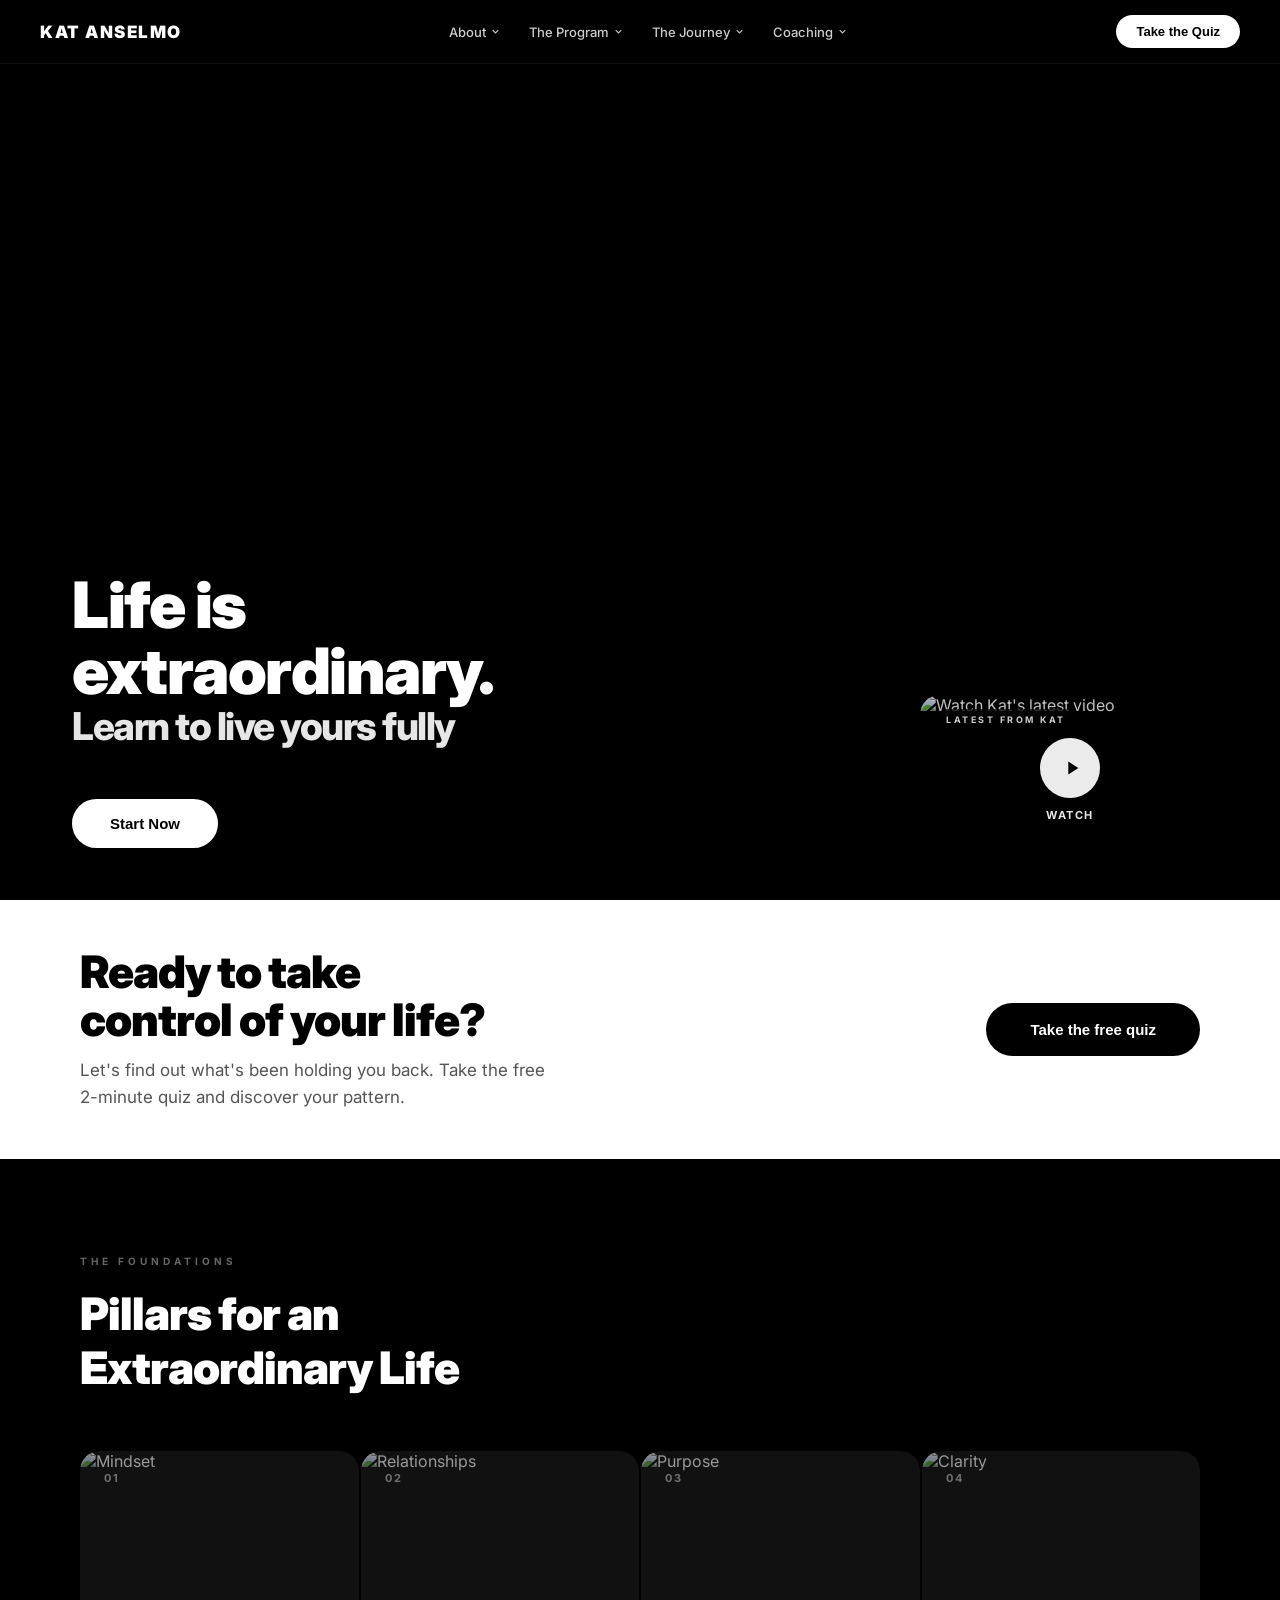
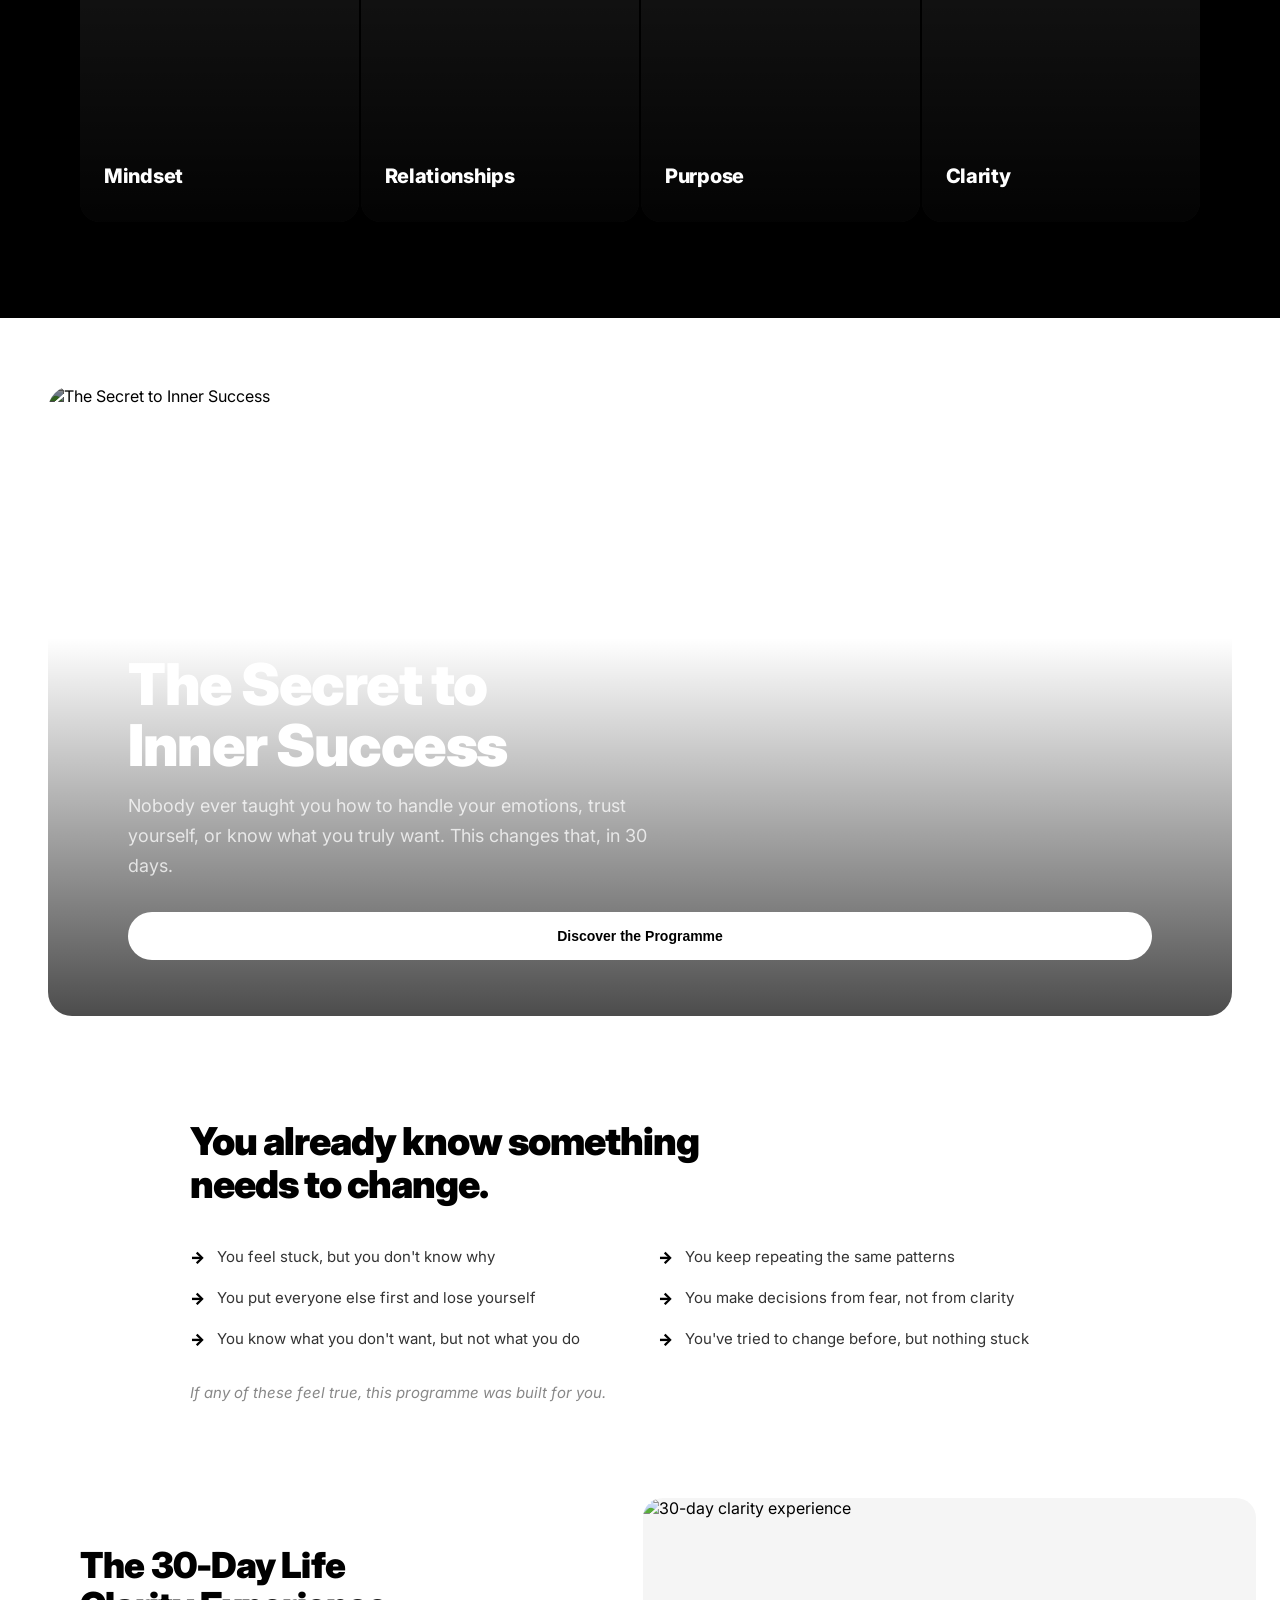
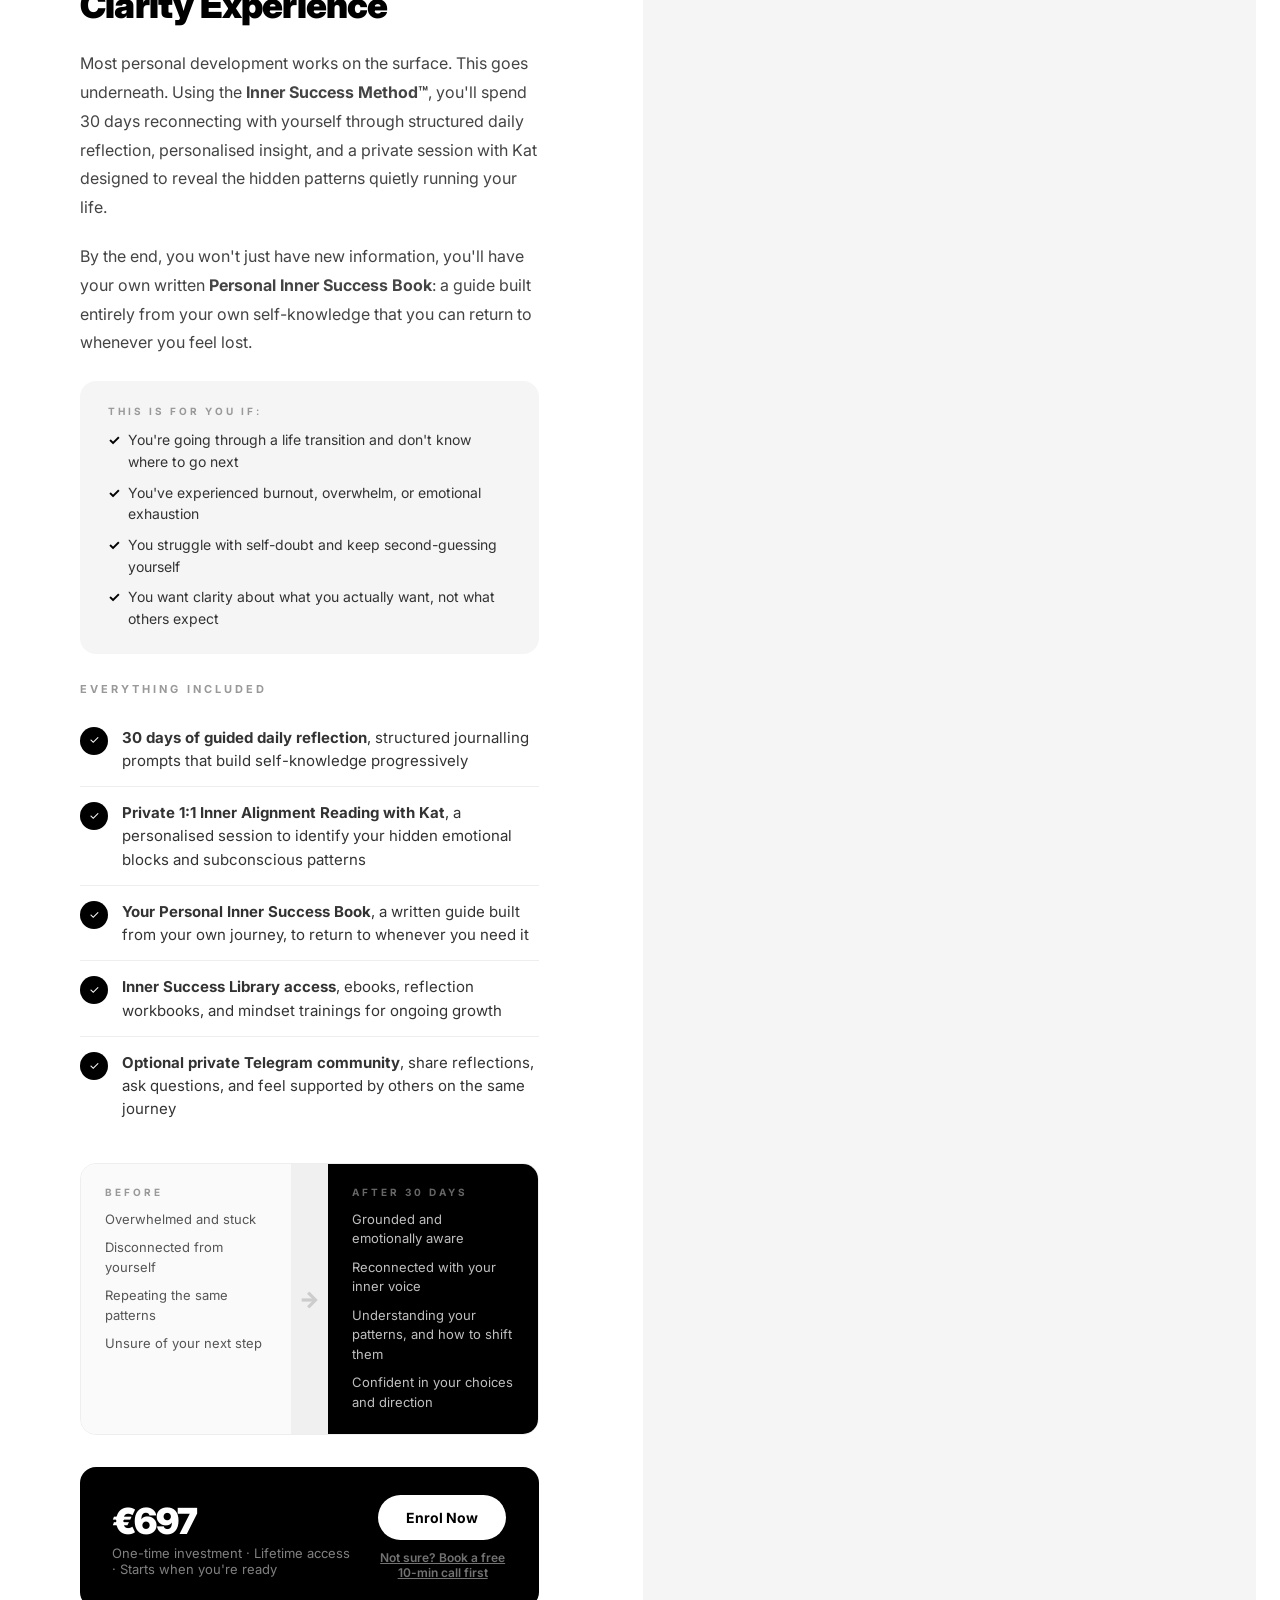
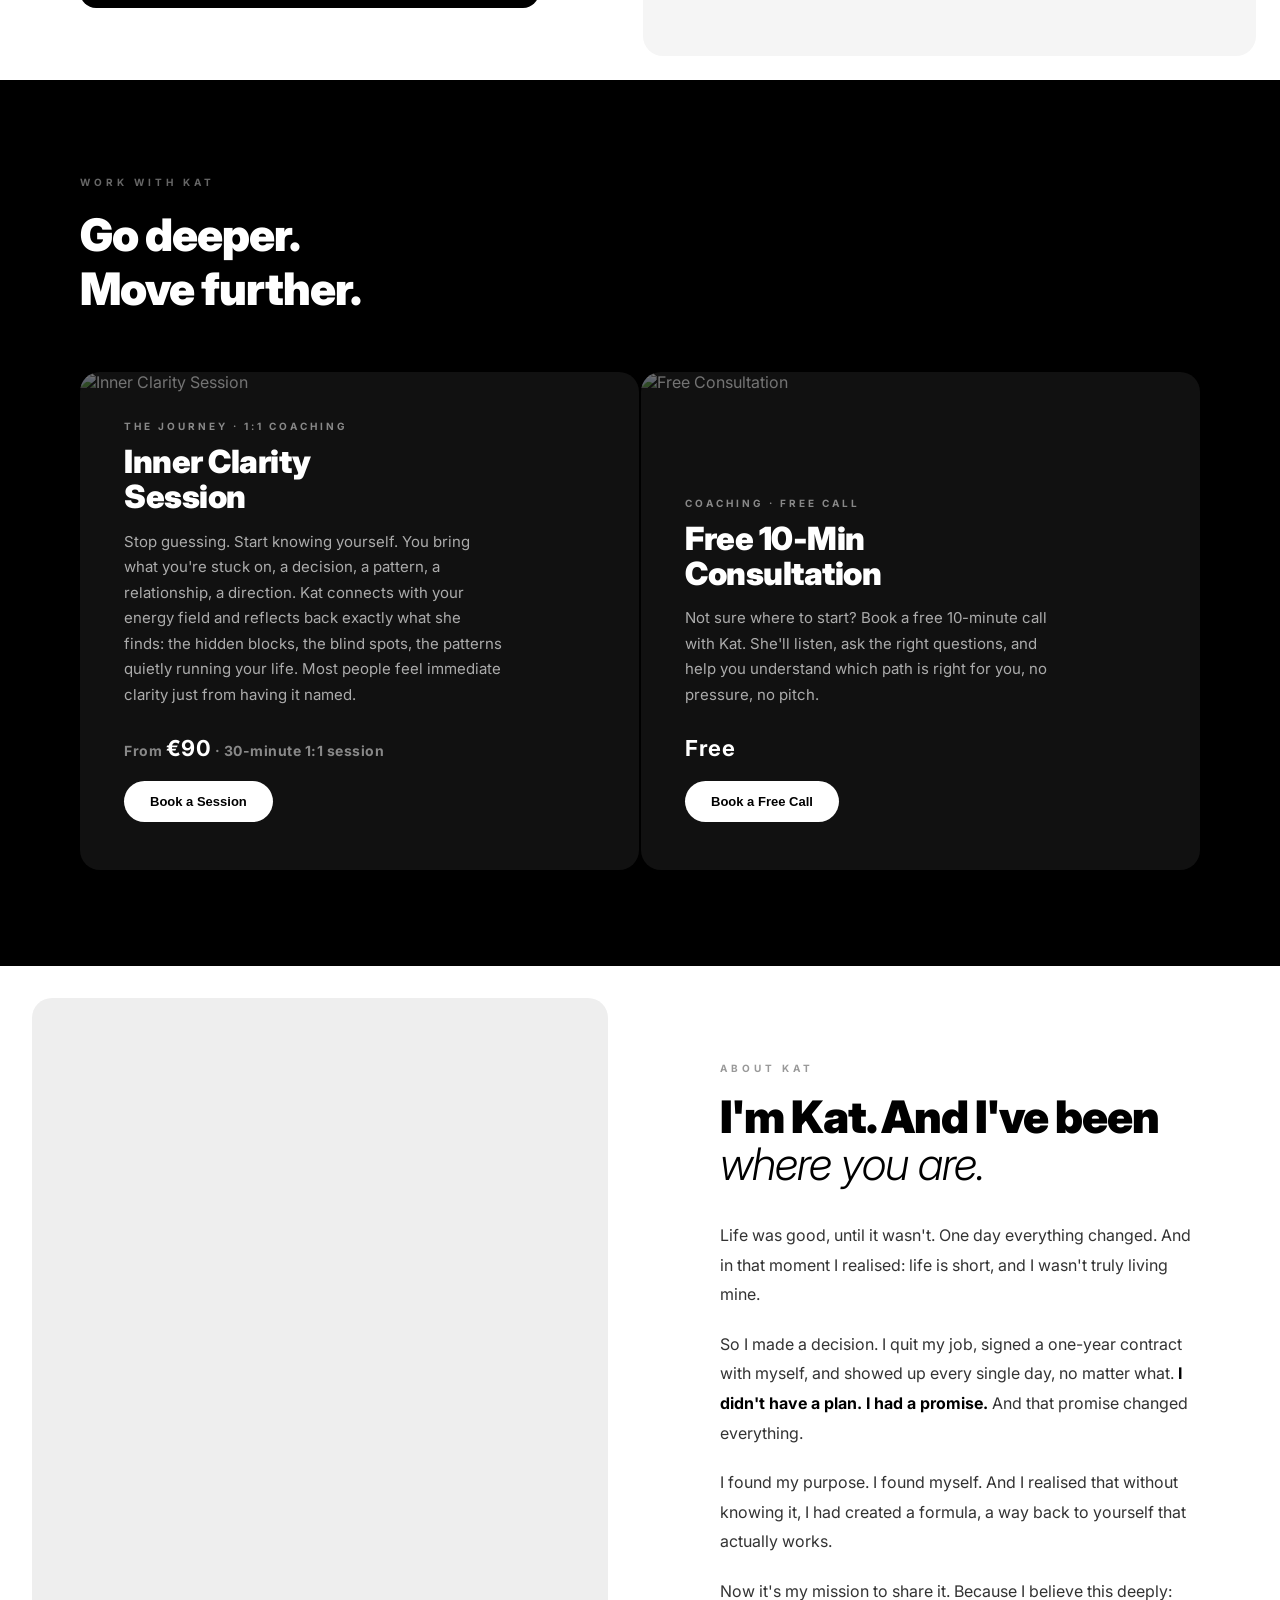
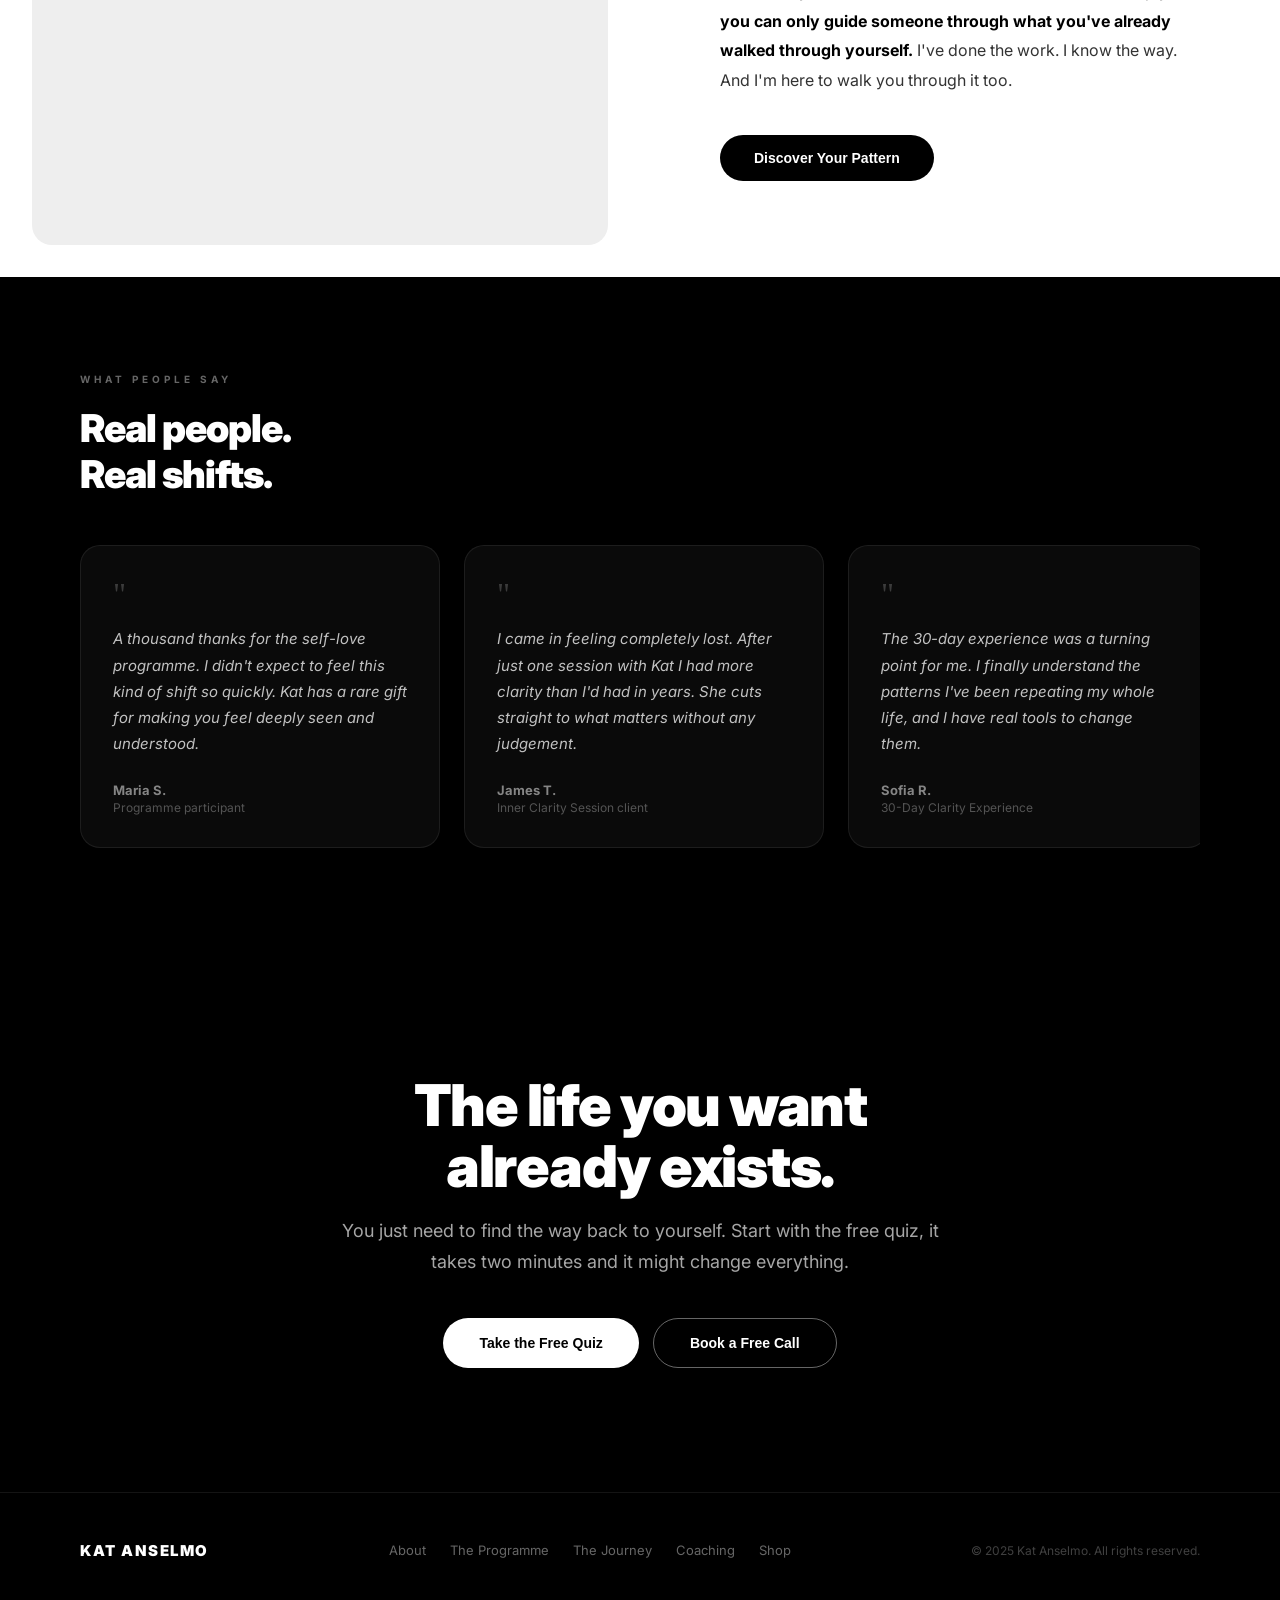
==== index.html @ db3531d7 "Update index.html" ====
<!DOCTYPE html>
<html lang="en">
<head>
<meta charset="UTF-8">
<meta name="viewport" content="width=device-width, initial-scale=1.0, viewport-fit=cover">
<meta name="theme-color" content="#000000">
<meta name="description" content="Kat Anselmo, Personal transformation coach helping you reconnect with yourself, find clarity, and live fully.">
<meta property="og:title" content="Kat Anselmo, Life is extraordinary. Learn to live yours fully.">
<meta property="og:description" content="Discover your pattern, find your direction, and take the next step with Kat Anselmo, personal coach and creator of the Inner Success Method™.">
<meta property="og:image" content="https://yt3.googleusercontent.com/EnrWO-MyVOdoss2sHWWYDowAPRiAeF9di5noGTQTJ4oD16N6YJidL72GyLL6UGkLJp0vILEt=w1200">
<meta property="og:type" content="website">
<meta name="twitter:card" content="summary_large_image">
<title>Kat Anselmo, Life is extraordinary. Learn to live yours fully.</title>
<link rel="icon" type="image/png" href="https://raw.githubusercontent.com/joedcosta/katanselmo.com/main/images/Logo_KatsYoga.png">
<link rel="apple-touch-icon" href="https://raw.githubusercontent.com/joedcosta/katanselmo.com/main/images/Logo_KatsYoga.png">
<link href="https://fonts.googleapis.com/css2?family=Inter:wght@400;500;600;700;800;900&display=swap" rel="stylesheet">
<style>

/* ══════════════════════════════════════════
   RESET & BASE
══════════════════════════════════════════ */
*, *::before, *::after {
  margin: 0; padding: 0; box-sizing: border-box;
  -webkit-tap-highlight-color: transparent;
}
html {
  scroll-behavior: smooth;
  -webkit-text-size-adjust: 100%;
  text-size-adjust: 100%;
}
body {
  font-family: 'Inter', sans-serif;
  background: #000;
  color: #fff;
  overflow-x: hidden;
}
img { display: block; max-width: 100%; }
a { text-decoration: none; color: inherit; }

/* ══════════════════════════════════════════
   FIXED NAV, black, stays on top
══════════════════════════════════════════ */
.site-nav {
  position: fixed; top: 0; left: 0; right: 0;
  height: 64px; background: #000; z-index: 500;
  display: flex; align-items: center;
  justify-content: space-between; padding: 0 40px;
  border-bottom: 1px solid rgba(255,255,255,.06);
}
.site-nav .logo {
  font-size: 17px; font-weight: 900; letter-spacing: 1.5px;
  color: #fff; text-transform: uppercase; white-space: nowrap;
}
.site-nav .nav-links {
  display: flex; align-items: center; gap: 4px;
  list-style: none; flex: 1; justify-content: center;
}
.site-nav .nav-links a {
  font-size: 13px; font-weight: 500; color: rgba(255,255,255,.8);
  padding: 6px 12px; border-radius: 6px;
  display: flex; align-items: center; gap: 4px;
  transition: background .15s, color .15s;
}
.site-nav .nav-links a:hover { background: rgba(255,255,255,.08); color: #fff; }
.site-nav .nav-links svg { width: 11px; height: 11px; }
.nav-right { display: flex; align-items: center; gap: 14px; }
.nav-btn {
  font-size: 13px; font-weight: 700; color: #000;
  background: #fff; border: none; cursor: pointer;
  padding: 9px 20px; border-radius: 40px;
  transition: background .2s; white-space: nowrap;
  touch-action: manipulation;
}
.nav-btn:hover { background: #e0e0e0; }
.nav-hamburger {
  display: none; background: none; border: none;
  cursor: pointer; flex-direction: column; gap: 5px; padding: 8px 4px;
}
.nav-hamburger span {
  display: block; width: 22px; height: 2px;
  background: #fff; border-radius: 2px;
  transition: transform .2s, opacity .2s; transform-origin: center;
}
.nav-hamburger.open span:nth-child(1) { transform: translateY(7px) rotate(45deg); }
.nav-hamburger.open span:nth-child(2) { opacity: 0; }
.nav-hamburger.open span:nth-child(3) { transform: translateY(-7px) rotate(-45deg); }

/* Mobile drawer */
.mobile-drawer {
  display: none; position: fixed;
  top: 64px; left: 0; right: 0; z-index: 499;
  background: #000; border-top: 1px solid rgba(255,255,255,.08);
  flex-direction: column; padding: 8px 0 20px;
  box-shadow: 0 16px 40px rgba(0,0,0,.9);
  animation: drawerIn .2s ease;
}
.mobile-drawer.open { display: flex; }
@keyframes drawerIn {
  from { opacity: 0; transform: translateY(-8px); }
  to   { opacity: 1; transform: translateY(0); }
}
.mobile-drawer a {
  padding: 14px 24px; font-size: 15px; font-weight: 600;
  color: rgba(255,255,255,.85); border-bottom: 1px solid rgba(255,255,255,.06);
}
.mobile-drawer a:last-of-type { border: none; }
.drawer-cta {
  margin: 14px 24px 0; display: block; text-align: center;
  background: #fff; color: #000; font-size: 14px; font-weight: 700;
  padding: 13px 24px; border-radius: 40px; border: none;
  cursor: pointer; font-family: 'Inter', sans-serif;
}

@media (max-width: 768px) {
  .site-nav { padding: 0 18px; }
  .site-nav .nav-links { display: none; }
  .nav-btn { display: none; }
  .nav-hamburger { display: flex; }
}

/* ══════════════════════════════════════════
   HOMEPAGE, scrollable sections
   All sections sit below the fixed nav (pt:64px)
══════════════════════════════════════════ */
.homepage { padding-top: 64px; }

/* ── HERO ── */
.hero {
  /* Black background shows around rounded image, Tony Robbins look */
  background: #000;
  padding: 20px 20px 0;
}
.hero-inner {
  /* The actual rounded image container */
  position: relative;
  width: 100%;
  height: calc(100vh - 64px - 20px);
  height: calc(100dvh - 64px - 20px);
  min-height: 500px;
  overflow: hidden;
  border-radius: 24px;
}
.hero-bg {
  position: absolute; inset: 0;
  background-image: url('https://yt3.googleusercontent.com/EnrWO-MyVOdoss2sHWWYDowAPRiAeF9di5noGTQTJ4oD16N6YJidL72GyLL6UGkLJp0vILEt=w2276-fcrop64=1,00005a57ffffa5a8-k-c0xffffffff-no-nd-rj');
  background-size: cover; background-position: center 20%;
}
.hero-bg::after {
  content: ''; position: absolute; inset: 0;
  background:
    linear-gradient(to top, rgba(0,0,0,.8) 0%, rgba(0,0,0,.2) 45%, transparent 70%),
    linear-gradient(to right, rgba(0,0,0,.55) 0%, transparent 55%);
}
.hero-content {
  position: absolute; bottom: 52px; left: 52px;
  z-index: 2; max-width: 640px;
}
.hero-content h1 {
  font-size: clamp(38px, 5vw, 72px); font-weight: 900;
  line-height: 1.04; letter-spacing: -1.5px; color: #fff;
  margin-bottom: 52px;
}
.hero-sub {
  display: block; font-size: clamp(22px, 3vw, 44px);
  font-weight: 800; line-height: 1.1;
  color: rgba(255,255,255,.9);
}
.hero-cta {
  display: inline-block; font-size: 15px; font-weight: 700;
  color: #000; background: #fff; border: none; cursor: pointer;
  padding: 16px 38px; border-radius: 40px;
  transition: background .2s; touch-action: manipulation;
}
.hero-cta:hover { background: #e0e0e0; }

/* Video card, Tony Robbins style: poster + play button → lightbox */
.hero-video-card {
  position: absolute; bottom: 36px; right: 40px; z-index: 3;
  width: 300px; border-radius: 20px; overflow: hidden;
  box-shadow: 0 12px 48px rgba(0,0,0,.7);
  cursor: pointer; transition: transform .25s, box-shadow .25s;
}
.hero-video-card:hover { transform: translateY(-4px); box-shadow: 0 20px 64px rgba(0,0,0,.8); }
.hero-video-label {
  position: absolute; top: 14px; left: 16px; z-index: 2;
  font-size: 9px; font-weight: 700; letter-spacing: 2.5px;
  text-transform: uppercase; color: rgba(255,255,255,.8);
  background: rgba(0,0,0,.45); backdrop-filter: blur(6px);
  padding: 5px 10px; border-radius: 40px;
}
.hero-video-poster {
  width: 100%; aspect-ratio: 16/9; object-fit: cover; display: block;
  filter: brightness(.75);
}
.hero-video-play {
  position: absolute; inset: 0; display: flex;
  flex-direction: column; align-items: center; justify-content: center; gap: 10px;
}
.hero-video-play-btn {
  width: 60px; height: 60px; border-radius: 50%;
  background: rgba(255,255,255,.92);
  display: flex; align-items: center; justify-content: center;
  transition: transform .2s, background .2s;
}
.hero-video-card:hover .hero-video-play-btn { transform: scale(1.1); background: #fff; }
.hero-video-play-btn svg { width: 22px; height: 22px; margin-left: 3px; }
.hero-video-play-text {
  font-size: 11px; font-weight: 700; color: rgba(255,255,255,.9);
  letter-spacing: 1.5px; text-transform: uppercase;
}

/* Video lightbox modal */
.vid-overlay {
  display: none; position: fixed; inset: 0; z-index: 8500;
  background: rgba(0,0,0,.92); backdrop-filter: blur(12px);
  align-items: center; justify-content: center; padding: 20px;
}
.vid-overlay.open { display: flex; animation: vidFade .2s ease; }
@keyframes vidFade { from{opacity:0;} to{opacity:1;} }
.vid-modal {
  position: relative; width: 100%; max-width: 900px;
  aspect-ratio: 16/9; border-radius: 20px; overflow: hidden;
  box-shadow: 0 32px 100px rgba(0,0,0,.8);
  animation: vidScale .3s cubic-bezier(.34,1,.64,1);
}
@keyframes vidScale { from{transform:scale(.92);opacity:0;} to{transform:scale(1);opacity:1;} }
.vid-modal iframe { position: absolute; inset: 0; width: 100%; height: 100%; border: none; }
.vid-close {
  position: absolute; top: -48px; right: 0;
  background: none; border: none; cursor: pointer;
  color: rgba(255,255,255,.7); font-size: 14px; font-weight: 600;
  font-family: 'Inter', sans-serif; display: flex; align-items: center; gap: 6px;
  transition: color .15s;
}
.vid-close:hover { color: #fff; }

@media (max-width: 768px) {
  .hero { height: 75svh; min-height: 440px; }
  .hero-content { bottom: 28px; left: 20px; right: 20px; }
  .hero-content h1 { font-size: clamp(28px, 9vw, 42px); margin-bottom: 32px; }
  .hero-sub { font-size: clamp(16px, 5.5vw, 24px); }
  .hero-cta { padding: 14px 30px; font-size: 14px; }
  .hero-video-card { display: none !important; }
  .hero { padding: 12px 12px 0; }
  .hero-inner { height: 75svh; min-height: 400px; border-radius: 18px; }
  .hero-content { bottom: 24px; left: 20px; right: 20px; }
}

/* Mobile video strip, only visible below 768px */
.mobile-video {
  display: none; background: #111;
  border-top: 1px solid rgba(255,255,255,.06);
}
@media (max-width: 768px) { .mobile-video { display: block; } }
.mobile-video-header {
  padding: 12px 18px 8px; display: flex;
  align-items: center; justify-content: space-between;
}
.mobile-video-label {
  font-size: 9px; font-weight: 700; letter-spacing: 2.5px;
  text-transform: uppercase; color: rgba(255,255,255,.4);
}
.mobile-video-cta {
  font-size: 11px; font-weight: 700; color: #000;
  background: #fff; border: none; cursor: pointer;
  padding: 7px 16px; border-radius: 40px;
}
/* Mobile video: poster + play → same lightbox */
.mobile-video-poster-wrap {
  position: relative; cursor: pointer;
}
.mobile-video-poster-wrap img {
  width: 100%; max-height: 220px; object-fit: cover; display: block; opacity: .85;
}
.mobile-video-poster-overlay {
  position: absolute; inset: 0; display: flex;
  align-items: center; justify-content: center; gap: 10px; flex-direction: column;
}
.mvp-btn {
  width: 56px; height: 56px; border-radius: 50%;
  background: rgba(255,255,255,.92);
  display: flex; align-items: center; justify-content: center;
}
.mvp-btn svg { width: 22px; height: 22px; margin-left: 3px; }
.mvp-label {
  font-size: 11px; font-weight: 700;
  color: rgba(255,255,255,.9); letter-spacing: 1px; text-transform: uppercase;
}
.mobile-video-hint {
  padding: 10px 18px 16px; font-size: 12px;
  color: rgba(255,255,255,.3); text-align: center;
}

/* ── QUIZ STRIP, call to action between hero and pillars ── */
.quiz-strip {
  background: #fff; color: #000;
  display: flex; align-items: center; justify-content: space-between;
  padding: 48px 80px; gap: 40px;
}
.quiz-strip-left h2 {
  font-size: clamp(28px, 3.5vw, 48px); font-weight: 900;
  letter-spacing: -1px; line-height: 1.08; margin-bottom: 12px;
}
.quiz-strip-left p { font-size: 17px; color: #555; line-height: 1.6; max-width: 480px; }
.quiz-strip-right { flex-shrink: 0; }
.btn-quiz-strip {
  display: inline-block; font-size: 15px; font-weight: 700;
  color: #fff; background: #000; border: none; cursor: pointer;
  padding: 18px 44px; border-radius: 40px; white-space: nowrap;
  transition: background .2s; touch-action: manipulation;
}
.btn-quiz-strip:hover { background: #222; }

@media (max-width: 768px) {
  .quiz-strip { flex-direction: column; padding: 40px 20px; gap: 24px; }
  .quiz-strip-left h2 { font-size: clamp(24px, 7vw, 36px); }
  .quiz-strip-right { width: 100%; }
  .btn-quiz-strip { width: 100%; text-align: center; }
}

/* ── PILLARS ── */
.pillars { background: #000; padding: 96px 80px; }
.section-label {
  font-size: 10px; font-weight: 700; letter-spacing: 4px;
  text-transform: uppercase; color: rgba(255,255,255,.4);
  margin-bottom: 20px;
}
.pillars h2 {
  font-size: clamp(28px, 3.5vw, 48px); font-weight: 900;
  letter-spacing: -1px; color: #fff; margin-bottom: 56px; max-width: 520px;
}
.pillars-grid {
  display: grid; grid-template-columns: repeat(4, 1fr); gap: 2px;
}
.pillar-card {
  position: relative; overflow: hidden;
  aspect-ratio: 3/4; cursor: pointer;
  background: #111;
  border-radius: 20px;
}
.pillar-card img {
  width: 100%; height: 100%; object-fit: cover;
  filter: brightness(.6) saturate(.8);
  transition: transform .5s ease, filter .5s ease;
}
.pillar-card:hover img { transform: scale(1.06); filter: brightness(.4) saturate(.6); }
.pillar-card-content {
  position: absolute; inset: 0; padding: 28px 24px;
  display: flex; flex-direction: column; justify-content: flex-end;
  background: linear-gradient(to top, rgba(0,0,0,.8) 0%, transparent 60%);
}
.pillar-card h3 {
  font-size: 20px; font-weight: 800; color: #fff;
  letter-spacing: -.3px; margin-bottom: 6px;
}
.pillar-card p {
  font-size: 13px; color: rgba(255,255,255,.6); line-height: 1.5;
  max-height: 0; overflow: hidden;
  transition: max-height .4s ease, opacity .4s ease;
  opacity: 0;
}
.pillar-card:hover p { max-height: 80px; opacity: 1; }
.pillar-number {
  position: absolute; top: 20px; left: 24px;
  font-size: 11px; font-weight: 700; letter-spacing: 2px;
  color: rgba(255,255,255,.4);
}

@media (max-width: 1024px) { .pillars-grid { grid-template-columns: repeat(2, 1fr); } }
@media (max-width: 768px) {
  .pillars { padding: 64px 20px; }
  .pillars-grid { grid-template-columns: 1fr 1fr; gap: 2px; }
  .pillar-card { aspect-ratio: 1; }
  .pillar-card h3 { font-size: 16px; }
}

/* ── PROGRAM ── */
.program { background: #fff; color: #000; padding-top: 20px; }
.program-hero {
  position: relative; height: 70vh; min-height: 480px; overflow: hidden;
  border-radius: 24px;
  margin: 48px 48px 0;
}
.program-hero img {
  width: 100%; height: 100%; object-fit: cover;
  filter: brightness(.55);
}
.program-hero-content {
  position: absolute; inset: 0; display: flex;
  flex-direction: column; justify-content: flex-end;
  padding: 56px 80px;
  background: linear-gradient(to top, rgba(0,0,0,.7) 0%, transparent 60%);
}
.program-hero-content .section-label { color: rgba(255,255,255,.5); }
.program-hero-content h2 {
  font-size: clamp(32px, 4.5vw, 64px); font-weight: 900;
  color: #fff; letter-spacing: -1.5px; line-height: 1.05;
  max-width: 700px; margin-bottom: 16px;
}
.program-hero-content p {
  font-size: 18px; color: rgba(255,255,255,.75);
  max-width: 520px; line-height: 1.65; margin-bottom: 32px;
}
.btn-program-hero {
  display: inline-block; font-size: 14px; font-weight: 700;
  color: #000; background: #fff; border: none; cursor: pointer;
  padding: 16px 36px; border-radius: 40px;
  transition: background .2s; touch-action: manipulation;
}
.btn-program-hero:hover { background: #e0e0e0; }

.program-body { display: flex; align-items: stretch; }
.program-left {
  width: 50%; padding: 72px 80px; background: #fff;
}
.program-left h3 {
  font-size: clamp(24px, 2.8vw, 38px); font-weight: 900;
  color: #000; letter-spacing: -.8px; line-height: 1.1; margin-bottom: 24px;
}
.program-left p { font-size: 16px; color: #444; line-height: 1.8; margin-bottom: 20px; }
.program-includes { margin: 28px 0; }
.program-includes h4 {
  font-size: 11px; font-weight: 700; letter-spacing: 3px;
  text-transform: uppercase; color: #999; margin-bottom: 16px;
}
.program-item {
  display: flex; align-items: flex-start; gap: 14px;
  padding: 14px 0; border-bottom: 1px solid #eee;
  font-size: 15px; color: #333; line-height: 1.55;
}
.program-item:last-child { border: none; }
.program-item-icon {
  width: 28px; height: 28px; background: #000; border-radius: 50%;
  display: flex; align-items: center; justify-content: center;
  color: #fff; font-size: 12px; flex-shrink: 0; margin-top: 1px;
}
.program-price-box {
  background: #000; color: #fff; border-radius: 16px;
  padding: 28px 32px; margin-top: 32px;
  display: flex; align-items: center; justify-content: space-between; gap: 24px;
}
.program-price-box .price {
  font-size: 36px; font-weight: 900; letter-spacing: -1px;
}
.program-price-box .price-sub {
  font-size: 13px; color: rgba(255,255,255,.5); margin-top: 2px;
}
.btn-enroll {
  display: inline-block; font-size: 14px; font-weight: 700;
  color: #000; background: #fff; border: none; cursor: pointer;
  padding: 14px 28px; border-radius: 40px; white-space: nowrap;
  transition: background .2s; touch-action: manipulation;
}
.btn-enroll:hover { background: #ddd; }

.program-right {
  width: 50%; position: relative; overflow: hidden; background: #f5f5f5;
  border-radius: 20px;
  margin: 24px;
}
.program-right img { width: 100%; height: 100%; object-fit: cover; }

@media (max-width: 1024px) { .program-body { flex-direction: column; } .program-left, .program-right { width: 100%; } .program-right { height: 50vw; } }
@media (max-width: 768px) {
  .program-hero { margin: 24px 16px 0; border-radius: 16px; }
  .program-hero-content { padding: 24px 20px; }
  .program-left { padding: 32px 20px; }
  .program-price-box { flex-direction: column; align-items: flex-start; }
}
@media (max-width: 768px) {
  .program-hero-content { padding: 32px 20px; }
  .program-left { padding: 40px 20px; }
  .program-price-box { flex-direction: column; align-items: flex-start; }
}

/* ── JOURNEY & COACHING ── */
.journey-coaching { background: #000; padding: 96px 80px; }
.journey-coaching > .section-label { margin-bottom: 20px; }
.journey-coaching > h2 {
  font-size: clamp(28px, 3.5vw, 52px); font-weight: 900;
  color: #fff; letter-spacing: -1px; margin-bottom: 56px; max-width: 560px;
}
.jc-grid { display: grid; grid-template-columns: 1fr 1fr; gap: 2px; }
.jc-card {
  position: relative; overflow: hidden;
  background: #111; min-height: 480px;
  display: flex; flex-direction: column; justify-content: flex-end;
  padding: 48px 44px;
  border-radius: 20px;
}
.jc-card img {
  position: absolute; inset: 0; width: 100%; height: 100%;
  object-fit: cover; filter: brightness(.45) saturate(.7);
  transition: transform .6s ease;
}
.jc-card:hover img { transform: scale(1.04); }
.jc-card-content { position: relative; z-index: 1; }
.jc-card-tag {
  font-size: 10px; font-weight: 700; letter-spacing: 3px;
  text-transform: uppercase; color: rgba(255,255,255,.5); margin-bottom: 12px;
}
.jc-card h3 {
  font-size: clamp(22px, 2.5vw, 36px); font-weight: 900;
  color: #fff; letter-spacing: -.5px; line-height: 1.1; margin-bottom: 14px;
}
.jc-card p { font-size: 15px; color: rgba(255,255,255,.65); line-height: 1.7; margin-bottom: 28px; max-width: 380px; }
.jc-price {
  font-size: 14px; font-weight: 700; color: rgba(255,255,255,.5);
  margin-bottom: 20px; letter-spacing: .5px;
}
.jc-price strong { color: #fff; font-size: 22px; }
.btn-jc {
  display: inline-flex; align-items: center; gap: 8px;
  font-size: 13px; font-weight: 700; color: #000;
  background: #fff; border: none; cursor: pointer;
  padding: 13px 26px; border-radius: 40px;
  transition: background .2s; touch-action: manipulation;
}
.btn-jc:hover { background: #e0e0e0; }

@media (max-width: 768px) {
  .journey-coaching { padding: 64px 20px; }
  .jc-grid { grid-template-columns: 1fr; }
  .jc-card { min-height: 400px; padding: 32px 24px; }
}

/* ── ABOUT ── */
/* ── Program product sections ── */
.prog-problem { background: #fff; color: #000; padding: 72px 80px; }
.prog-problem-inner { max-width: 900px; margin: 0 auto; }
.prog-problem-title { font-size: clamp(24px,3vw,42px); font-weight:900; color:#000; letter-spacing:-1px; line-height:1.1; margin-bottom:40px; }
.prog-problem-grid { display:grid; grid-template-columns:1fr 1fr; gap:16px 36px; margin-bottom:32px; }
.prog-prob-item { display:flex; align-items:flex-start; gap:12px; font-size:15px; color:#333; line-height:1.55; }
.prob-icon { font-size:16px; font-weight:900; color:#000; flex-shrink:0; }
.prog-problem-note { font-size:15px; color:#888; font-style:italic; }
.prog-for-box { background:#f5f5f5; border-radius:16px; padding:24px 28px; margin:24px 0; }
.prog-for-label { font-size:10px; font-weight:700; letter-spacing:3px; text-transform:uppercase; color:#999; margin-bottom:12px; }
.prog-for-list { list-style:none; display:flex; flex-direction:column; gap:9px; }
.prog-for-list li { font-size:14px; color:#333; padding-left:20px; position:relative; line-height:1.55; }
.prog-for-list li::before { content:'✓'; position:absolute; left:0; font-weight:700; color:#000; }
.prog-transform { display:flex; align-items:stretch; gap:0; margin:28px 0; border:1.5px solid #eee; border-radius:16px; overflow:hidden; }
.prog-transform-col { flex:1; padding:22px 24px; }
.prog-before { background:#fafafa; }
.prog-after { background:#000; color:#fff; }
.prog-transform-arrow { display:flex; align-items:center; justify-content:center; font-size:22px; font-weight:900; color:#ccc; padding:0 8px; background:#f0f0f0; flex-shrink:0; }
.prog-t-label { font-size:10px; font-weight:700; letter-spacing:3px; text-transform:uppercase; color:#999; margin-bottom:12px; }
.prog-after .prog-t-label { color:rgba(255,255,255,.4); }
.prog-transform-col ul { list-style:none; display:flex; flex-direction:column; gap:9px; }
.prog-transform-col li { font-size:13px; color:#555; line-height:1.5; }
.prog-after li { color:rgba(255,255,255,.75); }
.prog-cta-stack { display:flex; flex-direction:column; gap:10px; align-items:flex-start; }
.btn-enroll-soft { font-size:12px; font-weight:600; color:rgba(255,255,255,.45); background:none; border:none; cursor:pointer; font-family:'Inter',sans-serif; text-decoration:underline; transition:color .15s; padding:0; }
.btn-enroll-soft:hover { color:#fff; }
@media (max-width:768px) {
  .prog-problem { padding:48px 20px; }
  .prog-problem-grid { grid-template-columns:1fr; gap:12px; }
  .prog-transform { flex-direction:column; }
  .prog-transform-arrow { padding:6px 0; }
  .prog-cta-stack { width:100%; }
  .btn-enroll { width:100%; text-align:center; }
}

.about { background: #fff; color: #000; }
.about-inner {
  display: grid; grid-template-columns: 1fr 1fr;
  min-height: 80vh;
}
.about-image { position: relative; overflow: hidden; background: #eee; border-radius: 20px; margin: 32px; }
.about-image img {
  width: 100%; height: 100%; object-fit: cover; object-position: center 20%;
}
.about-content {
  padding: 96px 80px; display: flex;
  flex-direction: column; justify-content: center;
}
.about-content .section-label { color: #999; margin-bottom: 20px; }
.about-content h2 {
  font-size: clamp(32px, 3.5vw, 52px); font-weight: 900;
  color: #000; letter-spacing: -1px; line-height: 1.06; margin-bottom: 32px;
}
.about-content h2 em { font-style: italic; font-weight: 300; }
.about-body p {
  font-size: 16px; color: #333; line-height: 1.85; margin-bottom: 20px;
}
.about-body p:last-child { margin-bottom: 0; }
.about-body strong { font-weight: 700; color: #000; }
.about-cta { margin-top: 40px; }
.btn-about {
  display: inline-block; font-size: 14px; font-weight: 700;
  color: #fff; background: #000; border: none; cursor: pointer;
  padding: 15px 34px; border-radius: 40px;
  transition: background .2s; touch-action: manipulation;
}
.btn-about:hover { background: #222; }

@media (max-width: 1024px) {
  .about-inner { grid-template-columns: 1fr; }
  .about-image { height: 60vw; min-height: 300px; }
  .about-content { padding: 56px 20px; }
}
@media (max-width: 768px) {
  .about-content { padding: 40px 20px; }
  .about-content h2 { font-size: clamp(26px, 7vw, 38px); }
}

/* ── TESTIMONIALS ── */
.testimonials { background: #000; padding: 96px 80px; overflow: hidden; }
.testimonials h2 {
  font-size: clamp(26px, 3vw, 44px); font-weight: 900;
  color: #fff; letter-spacing: -1px; margin-bottom: 48px; max-width: 480px;
}
.testimonials-track {
  display: flex; gap: 24px; overflow-x: auto;
  scroll-snap-type: x mandatory; scrollbar-width: none;
  padding-bottom: 8px;
}
.testimonials-track::-webkit-scrollbar { display: none; }
.testimonial-card {
  flex: 0 0 360px; scroll-snap-align: start;
  background: rgba(255,255,255,.04); border: 1px solid rgba(255,255,255,.08);
  border-radius: 20px; padding: 32px; position: relative;
}
.testimonial-quote {
  font-size: 32px; line-height: 1; color: rgba(255,255,255,.2);
  margin-bottom: 16px; font-family: Georgia, serif;
}
.testimonial-card p {
  font-size: 15px; color: rgba(255,255,255,.75);
  line-height: 1.75; margin-bottom: 24px; font-style: italic;
}
.testimonial-author { font-size: 13px; font-weight: 700; color: rgba(255,255,255,.5); }
.testimonial-role { font-size: 12px; color: rgba(255,255,255,.3); margin-top: 2px; }

@media (max-width: 768px) {
  .testimonials { padding: 64px 20px; }
  .testimonial-card { flex: 0 0 300px; }
}

/* ── FINAL CTA ── */
.final-cta {
  position: relative; overflow: hidden;
  min-height: 60vh; display: flex;
  align-items: center; justify-content: center;
  background: #000; text-align: center; padding: 96px 40px;
}
.final-cta-bg {
  position: absolute; inset: 0;
  background: url('https://images.unsplash.com/photo-1506905925346-21bda4d32df4?w=1600&q=80&auto=format&fit=crop') center/cover;
  filter: brightness(.25) saturate(.5);
}
.final-cta-content {
  position: relative; z-index: 1; max-width: 640px;
}
.final-cta-content h2 {
  font-size: clamp(32px, 4.5vw, 64px); font-weight: 900;
  color: #fff; letter-spacing: -1.5px; line-height: 1.05; margin-bottom: 20px;
}
.final-cta-content p {
  font-size: 18px; color: rgba(255,255,255,.65);
  line-height: 1.7; margin-bottom: 40px;
}
.final-cta-btns { display: flex; gap: 14px; justify-content: center; flex-wrap: wrap; }
.btn-cta-primary {
  font-size: 14px; font-weight: 700; color: #000;
  background: #fff; border: none; cursor: pointer;
  padding: 16px 36px; border-radius: 40px;
  transition: background .2s; touch-action: manipulation;
}
.btn-cta-primary:hover { background: #ddd; }
.btn-cta-secondary {
  font-size: 14px; font-weight: 700; color: #fff;
  background: transparent; border: 1.5px solid rgba(255,255,255,.4);
  cursor: pointer; padding: 16px 36px; border-radius: 40px;
  transition: border-color .2s; touch-action: manipulation;
}
.btn-cta-secondary:hover { border-color: #fff; }

@media (max-width: 768px) {
  .final-cta { padding: 64px 20px; }
  .btn-cta-primary, .btn-cta-secondary { width: 100%; justify-content: center; }
}

/* ── FOOTER ── */
.site-footer {
  background: #000; border-top: 1px solid rgba(255,255,255,.08);
  padding: 48px 80px;
  display: flex; align-items: center; justify-content: space-between; gap: 32px;
}
.footer-logo {
  font-size: 15px; font-weight: 900; letter-spacing: 1.5px;
  color: #fff; text-transform: uppercase;
}
.footer-links { display: flex; gap: 24px; flex-wrap: wrap; }
.footer-links a { font-size: 13px; color: rgba(255,255,255,.4); transition: color .15s; }
.footer-links a:hover { color: #fff; }
.footer-copy { font-size: 12px; color: rgba(255,255,255,.25); }

@media (max-width: 768px) {
  .site-footer { flex-direction: column; align-items: flex-start; padding: 40px 20px; }
}

/* ══════════════════════════════════════════
   QUIZ OVERLAY SYSTEM
   Quiz runs as a full-screen overlay on top of
   the homepage. .quiz-overlay.active = visible.
══════════════════════════════════════════ */
.quiz-overlay {
  display: none; position: fixed; inset: 0; z-index: 800;
  background: #000; flex-direction: column;
  overflow: hidden;
}
.quiz-overlay.active { display: flex; }

/* Quiz page panels inside overlay */
.qp { display: none; flex-direction: column; flex: 1; overflow: hidden; }
.qp.active { display: flex; }

/* Quiz top-nav */
.q-topnav {
  height: 64px; background: #000; flex-shrink: 0;
  display: flex; align-items: center; justify-content: space-between;
  padding: 0 40px; border-bottom: 1px solid rgba(255,255,255,.06);
}
.q-topnav .qnav-logo {
  font-size: 17px; font-weight: 900; letter-spacing: 1.5px;
  color: #fff; text-transform: uppercase; text-decoration: none;
}
.q-topnav .qnav-close {
  background: none; border: none; cursor: pointer;
  color: rgba(255,255,255,.5); font-size: 13px; font-weight: 600;
  font-family: 'Inter', sans-serif; display: flex; align-items: center; gap: 6px;
  transition: color .15s;
}
.q-topnav .qnav-close:hover { color: #fff; }
.prog-outer {
  flex: 1; max-width: 200px; height: 3px;
  background: rgba(255,255,255,.15); border-radius: 3px; margin: 0 24px; overflow: hidden;
}
.prog-inner { height: 100%; background: #fff; border-radius: 3px; transition: width .5s cubic-bezier(.4,0,.2,1); }

/* Quiz split layout */
.q-body { flex: 1; display: flex; min-height: 0; }
.q-left {
  width: 50%; background: #000;
  display: flex; flex-direction: column;
  padding: 48px 56px 40px; overflow-y: auto;
}
.q-right { width: 50%; flex-shrink: 0; overflow: hidden; }
.q-right img { width: 100%; height: 100%; object-fit: cover; object-position: center 30%; display: block; }
.step-label {
  font-size: 10px; letter-spacing: 4px; text-transform: uppercase;
  color: rgba(255,255,255,.4); font-weight: 700; margin-bottom: 20px;
}
.q-question {
  font-size: clamp(20px, 2.4vw, 34px); font-weight: 800;
  color: #fff; line-height: 1.15; letter-spacing: -.4px; margin-bottom: 28px;
}
.q-options { display: flex; flex-direction: column; gap: 9px; flex: 1; }
.q-opt {
  display: flex; align-items: center; gap: 14px; padding: 15px 18px;
  border: 1.5px solid rgba(255,255,255,.12);
  background: transparent; cursor: pointer;
  color: rgba(255,255,255,.75); font-size: 14px; font-weight: 500;
  font-family: 'Inter', sans-serif; text-align: left; border-radius: 10px;
  transition: all .18s; line-height: 1.45; touch-action: manipulation; min-height: 52px;
}
.q-opt:hover { border-color: rgba(255,255,255,.45); background: rgba(255,255,255,.06); color: #fff; }
.q-opt.sel  { border-color: #fff; background: rgba(255,255,255,.09); color: #fff; }
.q-letter {
  min-width: 30px; height: 30px; border-radius: 50%;
  border: 1.5px solid rgba(255,255,255,.22);
  display: flex; align-items: center; justify-content: center;
  font-size: 11px; font-weight: 800; color: rgba(255,255,255,.35);
  transition: all .18s; flex-shrink: 0;
}
.q-opt.sel .q-letter, .q-opt:hover .q-letter { border-color: #fff; background: #fff; color: #000; }
.q-nav-row {
  display: flex; align-items: center; justify-content: space-between;
  margin-top: 24px; padding-top: 20px; border-top: 1px solid rgba(255,255,255,.07);
}
.btn-back {
  background: none; border: none; cursor: pointer;
  color: rgba(255,255,255,.3); font-size: 13px; font-weight: 600;
  font-family: 'Inter', sans-serif; display: flex; align-items: center; gap: 6px;
  transition: color .15s; padding: 8px 0; touch-action: manipulation;
}
.btn-back:hover { color: rgba(255,255,255,.65); }
.btn-next {
  font-size: 13px; font-weight: 700; color: #000; background: #fff;
  border: none; cursor: pointer; padding: 13px 30px; border-radius: 40px;
  font-family: 'Inter', sans-serif; transition: background .15s;
  touch-action: manipulation; min-height: 46px;
}
.btn-next:hover:not(:disabled) { background: #ddd; }
.btn-next:disabled { opacity: .25; cursor: not-allowed; }

/* Contact form inside quiz */
.contact-form-wrap { flex: 1; display: flex; min-height: 0; }
.contact-left {
  width: 50%; background: #000; display: flex; flex-direction: column;
  justify-content: center; padding: 48px 56px; overflow-y: auto;
}
.contact-right { width: 50%; overflow: hidden; }
.contact-right img { width: 100%; height: 100%; object-fit: cover; object-position: center 20%; display: block; filter: brightness(.75); }
.step-q {
  font-size: clamp(22px, 2.6vw, 36px); font-weight: 800;
  color: #fff; line-height: 1.1; letter-spacing: -.5px; margin-bottom: 28px;
}
.form-grid { display: grid; grid-template-columns: 1fr 1fr; gap: 12px; margin-bottom: 12px; }
.fg { display: flex; flex-direction: column; gap: 5px; }
.fg.full { grid-column: 1 / -1; }
.fg label { font-size: 9px; letter-spacing: 3px; text-transform: uppercase; color: rgba(255,255,255,.38); font-weight: 700; }
.fg input, .fg select {
  padding: 13px 15px; background: rgba(255,255,255,.06);
  border: 1.5px solid rgba(255,255,255,.12); color: #fff;
  font-size: 16px; font-family: 'Inter', sans-serif; border-radius: 9px;
  outline: none; transition: border-color .2s; -webkit-appearance: none; appearance: none;
}
.fg input::placeholder { color: rgba(255,255,255,.2); }
.fg input:focus, .fg select:focus { border-color: rgba(255,255,255,.5); }
.fg select {
  background-image: url("data:image/svg+xml,%3Csvg xmlns='http://www.w3.org/2000/svg' width='12' height='8' viewBox='0 0 12 8'%3E%3Cpath fill='rgba(255,255,255,0.4)' d='M6 8L0 0h12z'/%3E%3C/svg%3E");
  background-repeat: no-repeat; background-position: right 14px center; padding-right: 36px;
  color: rgba(255,255,255,.75);
}
.fg select option { background: #111; color: #fff; }
.form-privacy { font-size: 11px; color: rgba(255,255,255,.22); line-height: 1.6; margin-top: 10px; }

/* Results inside quiz */
.results-wrap { flex: 1; display: flex; min-height: 0; overflow: hidden; }
.res-left {
  width: 50%; background: #fff; padding: 48px 52px; overflow-y: auto;
  display: flex; flex-direction: column;
}
.res-right {
  width: 50%; background: #000; display: flex; flex-direction: column;
  justify-content: center; padding: 56px 48px; overflow-y: auto; position: relative;
}
.res-right::before {
  content: ''; position: absolute; inset: 0; pointer-events: none;
  background: radial-gradient(ellipse 70% 50% at 50% 60%, rgba(255,255,255,.03) 0%, transparent 70%);
}
.res-eyebrow { font-size: 9px; letter-spacing: 3.5px; text-transform: uppercase; color: #999; font-weight: 700; margin-bottom: 10px; }
.res-badge { display: inline-block; background: #000; color: #fff; font-size: 10px; font-weight: 700; letter-spacing: 2px; text-transform: uppercase; padding: 5px 14px; border-radius: 40px; margin-bottom: 14px; }
.res-name { font-size: clamp(26px, 3vw, 44px); font-weight: 900; color: #000; letter-spacing: -1px; line-height: 1.05; margin-bottom: 8px; }
.res-tagline { font-size: 16px; color: #666; font-style: italic; margin-bottom: 22px; }
.res-divider { height: 1px; background: #eee; margin-bottom: 20px; }
.res-body { font-size: 14px; color: #333; line-height: 1.82; margin-bottom: 20px; }
.res-body p + p { margin-top: 12px; }
.res-traits { display: flex; flex-wrap: wrap; gap: 7px; margin-bottom: 20px; }
.res-trait { font-size: 11px; font-weight: 600; color: #333; border: 1.5px solid #ccc; padding: 5px 13px; border-radius: 40px; }
.res-insights { background: #f5f5f5; border-radius: 10px; padding: 18px 20px; }
.res-insights h4 { font-size: 13px; font-weight: 800; color: #000; margin-bottom: 10px; }
.res-insights li { font-size: 13px; color: #555; padding: 5px 0 5px 18px; list-style: none; position: relative; border-bottom: 1px solid #eaeaea; line-height: 1.6; }
.res-insights li:last-child { border: none; }
.res-insights li::before { content: '→'; position: absolute; left: 0; color: #000; font-weight: 800; }
.book-eyebrow { font-size: 9px; letter-spacing: 3.5px; text-transform: uppercase; color: rgba(255,255,255,.35); font-weight: 700; margin-bottom: 10px; position: relative; z-index: 1; }
.book-who { font-size: 14px; color: rgba(255,255,255,.3); font-style: italic; margin-bottom: 16px; position: relative; z-index: 1; }
.book-title { font-size: clamp(26px, 2.8vw, 42px); font-weight: 900; color: #fff; line-height: 1.06; letter-spacing: -1px; margin-bottom: 12px; position: relative; z-index: 1; }
.book-desc { font-size: 14px; color: rgba(255,255,255,.45); line-height: 1.75; margin-bottom: 26px; max-width: 320px; position: relative; z-index: 1; }
.book-feats { margin-bottom: 26px; position: relative; z-index: 1; }
.book-feat { display: flex; align-items: center; gap: 12px; padding: 10px 0; border-bottom: 1px solid rgba(255,255,255,.06); font-size: 13px; color: rgba(255,255,255,.5); }
.book-feat:last-child { border: none; }
.book-dot { width: 5px; height: 5px; border-radius: 50%; background: #fff; opacity: .35; flex-shrink: 0; }
.btn-book { display: inline-flex; align-items: center; gap: 8px; font-size: 13px; font-weight: 800; color: #000; background: #fff; border: none; cursor: pointer; padding: 15px 32px; border-radius: 40px; font-family: 'Inter', sans-serif; transition: background .15s; position: relative; z-index: 1; touch-action: manipulation; }
.btn-book:hover { background: #ddd; }
.btn-book-sec { display: block; margin-top: 12px; font-size: 12px; color: rgba(255,255,255,.25); text-decoration: none; font-weight: 500; transition: color .15s; position: relative; z-index: 1; }
.btn-book-sec:hover { color: rgba(255,255,255,.6); }

/* Mobile quiz */
@media (max-width: 768px) {
  .q-topnav { padding: 0 18px; }
  .prog-outer { max-width: 100px; margin: 0 12px; }
  .q-body { flex-direction: column; overflow-y: auto; }
  .q-right { width: 100%; height: 45vw; min-height: 180px; flex-shrink: 0; order: -1; }
  .q-left { width: 100%; padding: 22px 18px 32px; overflow: visible; }
  .q-question { font-size: clamp(17px, 5vw, 24px); margin-bottom: 18px; }
  .q-opt { font-size: 13px; padding: 12px 14px; }
  .q-letter { min-width: 27px; height: 27px; }
  .contact-form-wrap { flex-direction: column; }
  .contact-right { width: 100%; height: 45vw; flex-shrink: 0; }
  .contact-left { width: 100%; padding: 24px 18px; justify-content: flex-start; }
  .form-grid { grid-template-columns: 1fr; }
  .results-wrap { flex-direction: column; overflow-y: auto; }
  .res-left { width: 100%; padding: 28px 18px; overflow: visible; }
  .res-right { width: 100%; padding: 32px 18px 48px; }
  .book-desc { max-width: 100%; }
  .btn-book { width: 100%; justify-content: center; }
}

/* ══════════════════════════════════════════
   LOADER
══════════════════════════════════════════ */
#loader {
  position: fixed; inset: 0; background: #000;
  display: flex; flex-direction: column;
  align-items: center; justify-content: center;
  z-index: 9999; opacity: 0; pointer-events: none; transition: opacity .35s;
}
#loader.on { opacity: 1; pointer-events: all; }
.loader-ring {
  width: 44px; height: 44px; border: 2px solid rgba(255,255,255,.1);
  border-top-color: #fff; border-radius: 50%;
  animation: spin .7s linear infinite; margin-bottom: 20px;
}
@keyframes spin { to { transform: rotate(360deg); } }
.loader-txt { font-size: 15px; font-weight: 600; color: rgba(255,255,255,.4); }

/* ══════════════════════════════════════════
   CALENDLY MODAL
══════════════════════════════════════════ */
.cal-overlay {
  display: none; position: fixed; inset: 0; z-index: 8000;
  background: rgba(0,0,0,.8); backdrop-filter: blur(8px);
  -webkit-backdrop-filter: blur(8px); align-items: center; justify-content: center; padding: 16px;
}
.cal-overlay.open { display: flex; animation: calFadeIn .22s ease; }
@keyframes calFadeIn { from { opacity: 0; } to { opacity: 1; } }
.cal-modal {
  background: #fff; border-radius: 20px; width: 100%; max-width: 800px;
  height: calc(100vh - 40px); height: calc(100dvh - 40px);
  display: flex; flex-direction: column; overflow: hidden;
  box-shadow: 0 32px 100px rgba(0,0,0,.6);
  animation: calSlideIn .28s cubic-bezier(.34,1,.64,1);
}
@keyframes calSlideIn { from { transform: translateY(24px) scale(.97); opacity: 0; } to { transform: translateY(0) scale(1); opacity: 1; } }
.cal-modal-header { display: flex; align-items: center; justify-content: space-between; padding: 16px 20px; border-bottom: 1px solid #eee; flex-shrink: 0; background: #fff; }
.cal-modal-title { font-size: 15px; font-weight: 800; color: #000; }
.cal-modal-sub { font-size: 11px; color: #999; margin-top: 2px; }
.cal-close { width: 36px; height: 36px; min-width: 36px; border-radius: 50%; border: none; background: #f0f0f0; cursor: pointer; display: flex; align-items: center; justify-content: center; font-size: 16px; color: #444; transition: background .15s; flex-shrink: 0; margin-left: 12px; }
.cal-close:hover { background: #e0e0e0; }
.cal-iframe-wrap { flex: 1; position: relative; overflow: hidden; min-height: 0; }
.cal-iframe-wrap iframe { position: absolute; inset: 0; width: 100%; height: 100%; border: none; display: block; }
.cal-loading { position: absolute; inset: 0; display: flex; flex-direction: column; align-items: center; justify-content: center; background: #fff; z-index: 2; transition: opacity .3s; }
.cal-loading.hidden { opacity: 0; pointer-events: none; }
.cal-spinner { width: 38px; height: 38px; border: 2px solid #eee; border-top-color: #000; border-radius: 50%; animation: spin .7s linear infinite; margin-bottom: 14px; }
.cal-loading p { font-size: 13px; color: #bbb; font-weight: 500; }
.cal-success { display: none; flex-direction: column; align-items: center; justify-content: center; text-align: center; padding: 48px 32px; background: #fff; position: absolute; inset: 0; z-index: 3; }
.cal-success.show { display: flex; }
.cal-success-icon { width: 72px; height: 72px; border-radius: 50%; background: #000; color: #fff; display: flex; align-items: center; justify-content: center; margin-bottom: 20px; font-size: 30px; animation: popIn .4s cubic-bezier(.34,1.56,.64,1); }
@keyframes popIn { from { transform: scale(0); } to { transform: scale(1); } }
.cal-success h3 { font-size: 24px; font-weight: 900; color: #000; letter-spacing: -.5px; margin-bottom: 10px; }
.cal-success p { font-size: 15px; color: #666; line-height: 1.65; max-width: 340px; margin-bottom: 28px; }
.cal-success-close { background: #000; color: #fff; border: none; cursor: pointer; font-size: 13px; font-weight: 700; padding: 14px 30px; border-radius: 40px; font-family: 'Inter', sans-serif; min-width: 200px; }
.cal-success-close:hover { background: #222; }
@media (max-width: 768px) {
  .cal-overlay { padding: 0; align-items: flex-end; }
  .cal-modal { border-radius: 24px 24px 0 0; height: 92vh; height: 92dvh; max-width: 100%; animation: calSlideUp .3s cubic-bezier(.34,1,.64,1); }
  @keyframes calSlideUp { from { transform: translateY(100%); } to { transform: translateY(0); } }
}

/* ── Safe areas ── */
@supports (padding: env(safe-area-inset-bottom)) {
  @media (max-width: 768px) {
    .q-left, .contact-left, .res-right { padding-bottom: max(32px, env(safe-area-inset-bottom)); }
    .site-footer { padding-bottom: max(40px, env(safe-area-inset-bottom)); }
  }
}
/* Landscape phones */
@media (max-height: 500px) and (max-width: 900px) {
  .hero { height: 100svh; }
  .q-right { height: 35vw; min-height: 130px; }
  .cal-modal { height: 96dvh; border-radius: 0; }
}
/* Very small */
@media (max-width: 360px) {
  .hero-content h1 { font-size: 26px; }
  .hero-sub { font-size: 15px; }
}

</style>
</head>
<body>

<!-- ══════════════════════════════════════
     FIXED SITE NAV
══════════════════════════════════════ -->
<nav class="site-nav">
  <a href="#" class="logo" onclick="closeQuiz(); window.scrollTo({top:0,behavior:'smooth'}); return false;">Kat Anselmo</a>
  <ul class="nav-links">
    <li><a href="#about">About<svg viewBox="0 0 24 24" fill="none" stroke="currentColor" stroke-width="2.5"><polyline points="6 9 12 15 18 9"/></svg></a></li>
    <li><a href="#program">The Program<svg viewBox="0 0 24 24" fill="none" stroke="currentColor" stroke-width="2.5"><polyline points="6 9 12 15 18 9"/></svg></a></li>
    <li><a href="#journey">The Journey<svg viewBox="0 0 24 24" fill="none" stroke="currentColor" stroke-width="2.5"><polyline points="6 9 12 15 18 9"/></svg></a></li>
    <li><a href="#coaching">Coaching<svg viewBox="0 0 24 24" fill="none" stroke="currentColor" stroke-width="2.5"><polyline points="6 9 12 15 18 9"/></svg></a></li>
  </ul>
  <div class="nav-right">
    <button type="button" class="nav-btn" onclick="startQuiz(event)">Take the Quiz</button>
    <button type="button" class="nav-hamburger" id="mainHam" aria-label="Menu" onclick="toggleDrawer(this)">
      <span></span><span></span><span></span>
    </button>
  </div>
</nav>

<!-- Mobile drawer -->
<div class="mobile-drawer" id="mobileDrawer">
  <a href="#about"    onclick="closeDrawer()">About</a>
  <a href="#program"  onclick="closeDrawer()">The Program</a>
  <a href="#journey"  onclick="closeDrawer()">The Journey</a>
  <a href="#coaching" onclick="closeDrawer()">Coaching</a>
  <button type="button" class="drawer-cta" onclick="closeDrawer(); startQuiz(event)">Take the Free Quiz</button>
</div>

<!-- Loader -->
<div id="loader"><div class="loader-ring"></div><div class="loader-txt">Analysing your answers…</div></div>

<!-- Calendly modal -->
<div class="cal-overlay" id="calOverlay" onclick="handleOverlayClick(event)">
  <div class="cal-modal">
    <div class="cal-modal-header">
      <div><div class="cal-modal-title">Book your call with Kat</div><div class="cal-modal-sub">No pressure · No pitch · Just clarity</div></div>
      <button type="button" class="cal-close" onclick="closeCalendly()" aria-label="Close">✕</button>
    </div>
    <div class="cal-iframe-wrap" id="calIframeWrap">
      <div class="cal-loading" id="calLoading"><div class="cal-spinner"></div><p>Loading Kat's calendar…</p></div>
      <iframe id="calIframe" src="about:blank" title="Book a call with Kat Anselmo"></iframe>
      <div class="cal-success" id="calSuccess">
        <div class="cal-success-icon">✓</div>
        <h3>You're booked!</h3>
        <p>Your call with Kat is confirmed.<br>Check your email for the details, we we look forward to speaking with you.</p>
        <button type="button" class="cal-success-close" onclick="closeCalendly()">Close &amp; return to your results</button>
      </div>
    </div>
  </div>
</div>


<!-- ══════════════════════════════════════
     HOMEPAGE (scrollable)
══════════════════════════════════════ -->
<div class="homepage" id="homepage">

  <!-- HERO: black background + rounded image = Tony Robbins look -->
  <section class="hero" id="hero">
    <div class="hero-inner">
      <div class="hero-bg"></div>
      <div class="hero-content">
        <h1>Life is<br>extraordinary.<br><span class="hero-sub">Learn to live yours fully</span></h1>
        <button class="hero-cta" type="button" onclick="startQuiz(event)">Start Now</button>
      </div>
      <!-- Video card: visible on desktop only, hidden on mobile via CSS -->
      <div class="hero-video-card" onclick="openVideoModal()">
        <div class="hero-video-label">Latest from Kat</div>
        <img class="hero-video-poster" src="https://i.ytimg.com/vi/zFO2ka9Cxts/maxresdefault.jpg" alt="Watch Kat's latest video" loading="lazy" onerror="this.src='https://i.ytimg.com/vi/zFO2ka9Cxts/hqdefault.jpg'">
        <div class="hero-video-play">
          <div class="hero-video-play-btn">
            <svg viewBox="0 0 24 24" fill="#000"><path d="M8 5v14l11-7z"/></svg>
          </div>
          <span class="hero-video-play-text">Watch</span>
        </div>
      </div>
    </div>
  </section>

  <!-- Mobile video section: poster + play → same lightbox -->
  <div class="mobile-video">
    <div class="mobile-video-header">
      <span class="mobile-video-label">Latest from Kat</span>
      <button class="mobile-video-cta" type="button" onclick="startQuiz(event)">Take the quiz</button>
    </div>
    <div class="mobile-video-poster-wrap" onclick="openVideoModal()">
      <img src="https://i.ytimg.com/vi/zFO2ka9Cxts/maxresdefault.jpg" alt="Watch Kat's latest video" loading="lazy" onerror="this.src='https://i.ytimg.com/vi/zFO2ka9Cxts/hqdefault.jpg'">
      <div class="mobile-video-poster-overlay">
        <div class="mvp-btn"><svg viewBox="0 0 24 24" fill="#000" width="22" height="22"><path d="M8 5v14l11-7z"/></svg></div>
        <span class="mvp-label">Watch on YouTube</span>
      </div>
    </div>
    <div class="mobile-video-hint">Scroll down to explore ↓</div>
  </div>

  <!-- QUIZ STRIP -->
  <section class="quiz-strip">
    <div class="quiz-strip-left">
      <h2>Ready to take<br>control of your life?</h2>
      <p>Let's find out what's been holding you back. Take the free 2-minute quiz and discover your pattern.</p>
    </div>
    <div class="quiz-strip-right">
      <button class="btn-quiz-strip" type="button" onclick="startQuiz(event)">Take the free quiz</button>
    </div>
  </section>

  <!-- PILLARS -->
  <section class="pillars" id="pillars">
    <div class="section-label">The foundations</div>
    <h2>Pillars for an<br>Extraordinary Life</h2>
    <div class="pillars-grid">
      <div class="pillar-card">
        <img src="https://images.unsplash.com/photo-1499209974431-9dddcece7f88?w=1200&q=90&fit=crop&auto=format&fit=crop" alt="Mindset" loading="lazy">
        <div class="pillar-card-content">
          <span class="pillar-number">01</span>
          <h3>Mindset</h3>
          <p>Break the mental loops keeping you stuck and build a foundation of self-trust.</p>
        </div>
      </div>
      <div class="pillar-card">
        <img src="https://images.unsplash.com/photo-1516589178581-6cd7833ae3b2?w=1200&q=90&fit=crop&auto=format&fit=crop" alt="Relationships" loading="lazy">
        <div class="pillar-card-content">
          <span class="pillar-number">02</span>
          <h3>Relationships</h3>
          <p>Learn to connect deeply, starting with the relationship you have with yourself.</p>
        </div>
      </div>
      <div class="pillar-card">
        <img src="https://images.unsplash.com/photo-1506794778202-cad84cf45f1d?w=1200&q=90&fit=crop&auto=format&fit=crop" alt="Purpose" loading="lazy">
        <div class="pillar-card-content">
          <span class="pillar-number">03</span>
          <h3>Purpose</h3>
          <p>Reconnect with what truly drives you and build a life aligned with your values.</p>
        </div>
      </div>
      <div class="pillar-card">
        <img src="https://images.unsplash.com/photo-1531746020798-e6953c6e8e04?w=1200&q=90&fit=crop&auto=format&fit=crop" alt="Clarity" loading="lazy">
        <div class="pillar-card-content">
          <span class="pillar-number">04</span>
          <h3>Clarity</h3>
          <p>Cut through the noise, silence the doubt, and finally know what you actually want.</p>
        </div>
      </div>
    </div>
  </section>

  <!-- PROGRAM, Self-contained product page (Tony Robbins strategy) -->
  <section class="program" id="program">

    <!-- Hero: full-bleed emotion-first image with headline -->
    <div class="program-hero">
      <img src="https://images.unsplash.com/photo-1544367567-0f2fcb009e0b?w=1600&q=85&auto=format&fit=crop" alt="The Secret to Inner Success" loading="lazy">
      <div class="program-hero-content">
        <div class="section-label">30-Day Flagship Programme</div>
        <h2>The Secret to<br>Inner Success</h2>
        <p>Nobody ever taught you how to handle your emotions, trust yourself, or know what you truly want. This changes that, in 30 days.</p>
        <button class="btn-program-hero" type="button" onclick="document.getElementById('program-enrol').scrollIntoView({behavior:'smooth'})">Discover the Programme</button>
      </div>
    </div>

    <!-- Problem: what brings people here -->
    <div class="prog-problem">
      <div class="prog-problem-inner">
        <div class="section-label">Does this sound familiar?</div>
        <h3 class="prog-problem-title">You already know something<br>needs to change.</h3>
        <div class="prog-problem-grid">
          <div class="prog-prob-item"><span class="prob-icon">→</span>You feel stuck, but you don't know why</div>
          <div class="prog-prob-item"><span class="prob-icon">→</span>You keep repeating the same patterns</div>
          <div class="prog-prob-item"><span class="prob-icon">→</span>You put everyone else first and lose yourself</div>
          <div class="prog-prob-item"><span class="prob-icon">→</span>You make decisions from fear, not from clarity</div>
          <div class="prog-prob-item"><span class="prob-icon">→</span>You know what you don't want, but not what you do</div>
          <div class="prog-prob-item"><span class="prob-icon">→</span>You've tried to change before, but nothing stuck</div>
        </div>
        <p class="prog-problem-note">If any of these feel true, this programme was built for you.</p>
      </div>
    </div>

<!-- Product body: description left, image right -->
    <div class="program-body">
      <div class="program-left">
        <h3>The 30-Day Life<br>Clarity Experience</h3>
        <p>Most personal development works on the surface. This goes underneath. Using the <strong>Inner Success Method™</strong>, you'll spend 30 days reconnecting with yourself through structured daily reflection, personalised insight, and a private session with Kat designed to reveal the hidden patterns quietly running your life.</p>
        <p>By the end, you won't just have new information, you'll have your own written <strong>Personal Inner Success Book</strong>: a guide built entirely from your own self-knowledge that you can return to whenever you feel lost.</p>

        <!-- Who it's for -->
        <div class="prog-for-box">
          <div class="prog-for-label">This is for you if:</div>
          <ul class="prog-for-list">
            <li>You're going through a life transition and don't know where to go next</li>
            <li>You've experienced burnout, overwhelm, or emotional exhaustion</li>
            <li>You struggle with self-doubt and keep second-guessing yourself</li>
            <li>You want clarity about what you actually want, not what others expect</li>
          </ul>
        </div>

        <div class="program-includes">
          <h4>Everything included</h4>
          <div class="program-item">
            <div class="program-item-icon">✓</div>
            <div><strong>30 days of guided daily reflection</strong>, structured journalling prompts that build self-knowledge progressively</div>
          </div>
          <div class="program-item">
            <div class="program-item-icon">✓</div>
            <div><strong>Private 1:1 Inner Alignment Reading with Kat</strong>, a personalised session to identify your hidden emotional blocks and subconscious patterns</div>
          </div>
          <div class="program-item">
            <div class="program-item-icon">✓</div>
            <div><strong>Your Personal Inner Success Book</strong>, a written guide built from your own journey, to return to whenever you need it</div>
          </div>
          <div class="program-item">
            <div class="program-item-icon">✓</div>
            <div><strong>Inner Success Library access</strong>, ebooks, reflection workbooks, and mindset trainings for ongoing growth</div>
          </div>
          <div class="program-item">
            <div class="program-item-icon">✓</div>
            <div><strong>Optional private Telegram community</strong>, share reflections, ask questions, and feel supported by others on the same journey</div>
          </div>
        </div>

        <!-- Transformation: before → after -->
        <div class="prog-transform">
          <div class="prog-transform-col prog-before">
            <div class="prog-t-label">Before</div>
            <ul>
              <li>Overwhelmed and stuck</li>
              <li>Disconnected from yourself</li>
              <li>Repeating the same patterns</li>
              <li>Unsure of your next step</li>
            </ul>
          </div>
          <div class="prog-transform-arrow">→</div>
          <div class="prog-transform-col prog-after">
            <div class="prog-t-label">After 30 Days</div>
            <ul>
              <li>Grounded and emotionally aware</li>
              <li>Reconnected with your inner voice</li>
              <li>Understanding your patterns, and how to shift them</li>
              <li>Confident in your choices and direction</li>
            </ul>
          </div>
        </div>

<!-- Price + CTA -->
        <div class="program-price-box" id="program-enrol">
          <div>
            <div class="price">€697</div>
            <div class="price-sub">One-time investment · Lifetime access · Starts when you're ready</div>
          </div>
          <div class="prog-cta-stack">
            <a href="https://payhip.com/b/zwPqE" target="_blank" rel="noopener" class="btn-enroll">Enrol Now</a>
            <button type="button" class="btn-enroll-soft" onclick="openCalendly()">Not sure? Book a free 10-min call first</button>
          </div>
        </div>
      </div>

      <div class="program-right">
        <img src="https://images.unsplash.com/photo-1506126613408-eca07ce68773?w=1200&q=85&auto=format&fit=crop" alt="30-day clarity experience" loading="lazy">
      </div>
    </div>
  </section>

  <!-- JOURNEY & COACHING -->
  <section class="journey-coaching" id="journey">
    <div class="section-label">Work with Kat</div>
    <h2>Go deeper.<br>Move further.</h2>
    <div class="jc-grid">
      <div class="jc-card" id="coaching">
        <img src="https://images.unsplash.com/photo-1494790108377-be9c29b29330?w=900&q=80&auto=format&fit=crop" alt="Inner Clarity Session" loading="lazy">
        <div class="jc-card-content">
          <div class="jc-card-tag">The Journey · 1:1 Coaching</div>
          <h3>Inner Clarity<br>Session</h3>
          <p>Stop guessing. Start knowing yourself. You bring what you're stuck on, a decision, a pattern, a relationship, a direction. Kat connects with your energy field and reflects back exactly what she finds: the hidden blocks, the blind spots, the patterns quietly running your life. Most people feel immediate clarity just from having it named.</p>
          <div class="jc-price">From <strong>€90</strong> · 30-minute 1:1 session</div>
          <button type="button" class="btn-jc" onclick="openCalendly(CAL_SESSION)">Book a Session</button>
        </div>
      </div>
      <div class="jc-card">
        <img src="https://images.unsplash.com/photo-1529156069898-49953e39b3ac?w=900&q=80&auto=format&fit=crop" alt="Free Consultation" loading="lazy">
        <div class="jc-card-content">
          <div class="jc-card-tag">Coaching · Free Call</div>
          <h3>Free 10-Min<br>Consultation</h3>
          <p>Not sure where to start? Book a free 10-minute call with Kat. She'll listen, ask the right questions, and help you understand which path is right for you, no pressure, no pitch.</p>
          <div class="jc-price"><strong>Free</strong></div>
          <button type="button" class="btn-jc" onclick="openCalendly(CAL_FREE)">Book a Free Call</button>
        </div>
      </div>
    </div>
  </section>

  <!-- ABOUT -->
  <section class="about" id="about">
    <div class="about-inner">
      <div class="about-image">
        <img src="https://raw.githubusercontent.com/joedcosta/katanselmo.com/main/images/about_kat.jpeg" alt="Kat Anselmo" loading="lazy" onerror="this.src='https://images.unsplash.com/photo-1544005313-94ddf0286df2?w=900&q=80&auto=format&fit=crop'">
      </div>
      <div class="about-content">
        <div class="section-label">About Kat</div>
        <h2>I'm Kat. And I've been<br><em>where you are.</em></h2>
        <div class="about-body">
          <p>Life was good, until it wasn't. One day everything changed. And in that moment I realised: life is short, and I wasn't truly living mine.</p>
          <p>So I made a decision. I quit my job, signed a one-year contract with myself, and showed up every single day, no matter what. <strong>I didn't have a plan. I had a promise.</strong> And that promise changed everything.</p>
          <p>I found my purpose. I found myself. And I realised that without knowing it, I had created a formula, a way back to yourself that actually works.</p>
          <p>Now it's my mission to share it. Because I believe this deeply: <strong>you can only guide someone through what you've already walked through yourself.</strong> I've done the work. I know the way. And I'm here to walk you through it too.</p>
        </div>
        <div class="about-cta">
          <button type="button" class="btn-about" onclick="startQuiz(event)">Discover Your Pattern</button>
        </div>
      </div>
    </div>
  </section>

<!-- TESTIMONIALS -->
  <section class="testimonials">
    <div class="section-label">What people say</div>
    <h2>Real people.<br>Real shifts.</h2>
    <div class="testimonials-track">
      <div class="testimonial-card">
        <div class="testimonial-quote">"</div>
        <p>A thousand thanks for the self-love programme. I didn't expect to feel this kind of shift so quickly. Kat has a rare gift for making you feel deeply seen and understood.</p>
        <div class="testimonial-author">Maria S.</div>
        <div class="testimonial-role">Programme participant</div>
      </div>
      <div class="testimonial-card">
        <div class="testimonial-quote">"</div>
        <p>I came in feeling completely lost. After just one session with Kat I had more clarity than I'd had in years. She cuts straight to what matters without any judgement.</p>
        <div class="testimonial-author">James T.</div>
        <div class="testimonial-role">Inner Clarity Session client</div>
      </div>
      <div class="testimonial-card">
        <div class="testimonial-quote">"</div>
        <p>The 30-day experience was a turning point for me. I finally understand the patterns I've been repeating my whole life, and I have real tools to change them.</p>
        <div class="testimonial-author">Sofia R.</div>
        <div class="testimonial-role">30-Day Clarity Experience</div>
      </div>
      <div class="testimonial-card">
        <div class="testimonial-quote">"</div>
        <p>I was sceptical at first. But the Inner Alignment Reading was unlike anything I've experienced. Kat described things about me I had never told anyone. Genuinely transformative.</p>
        <div class="testimonial-author">Ana P.</div>
        <div class="testimonial-role">Inner Alignment Reading</div>
      </div>
    </div>
  </section>

  <!-- FINAL CTA -->
  <section class="final-cta">
    <div class="final-cta-bg"></div>
    <div class="final-cta-content">
      <h2>The life you want<br>already exists.</h2>
      <p>You just need to find the way back to yourself. Start with the free quiz, it takes two minutes and it might change everything.</p>
      <div class="final-cta-btns">
        <button type="button" class="btn-cta-primary" onclick="startQuiz(event)">Take the Free Quiz</button>
        <button type="button" class="btn-cta-secondary" onclick="openCalendly()">Book a Free Call</button>
      </div>
    </div>
  </section>

  <!-- FOOTER -->
  <footer class="site-footer">
    <div class="footer-logo">Kat Anselmo</div>
    <div class="footer-links">
      <a href="#about">About</a>
      <a href="#program">The Programme</a>
      <a href="#journey">The Journey</a>
      <a href="#coaching">Coaching</a>
      <a href="https://payhip.com/KatsInspirationShop" target="_blank" rel="noopener">Shop</a>
    </div>
    <div class="footer-copy">© 2025 Kat Anselmo. All rights reserved.</div>
  </footer>

</div><!-- /homepage -->


<!-- ══════════════════════════════════════
     VIDEO LIGHTBOX MODAL
══════════════════════════════════════ -->
<div class="vid-overlay" id="vidOverlay" onclick="handleVidOverlay(event)">
  <div class="vid-modal" id="vidModal">
    <button type="button" class="vid-close" onclick="closeVideoModal()">✕ Close</button>
    <!-- src set by JS on open so video doesn't preload -->
    <iframe id="vidIframe" src="about:blank" allow="autoplay; encrypted-media; picture-in-picture" allowfullscreen title="Kat Anselmo, Latest video"></iframe>
  </div>
</div>

<!-- ══════════════════════════════════════
     QUIZ OVERLAY
══════════════════════════════════════ -->
<div class="quiz-overlay" id="quizOverlay">

  <!-- QP: intro / mosaic -->
  <div class="qp active" id="qp-intro">
    <nav class="q-topnav">
      <a href="#" class="qnav-logo" onclick="closeQuiz(); return false;">Kat Anselmo</a>
      <div class="prog-outer"><div class="prog-inner" style="width:0%"></div></div>
      <button class="qnav-close" type="button" onclick="closeQuiz()">✕ Close</button>
    </nav>
    <div class="q-body">
      <div class="q-left" style="justify-content:center;">
        <h2 style="font-size:clamp(28px,3.8vw,54px);font-weight:900;color:#fff;letter-spacing:-1px;line-height:1.08;margin-bottom:14px;">Ready to take<br>control of<br>your life?</h2>
        <p style="font-size:17px;color:rgba(255,255,255,.55);margin-bottom:36px;line-height:1.55;">Let's find out what's been holding you back.</p>
        <button class="btn-next" type="button" style="align-self:flex-start;" onclick="resetQuiz(); showQP('qp-q0')">Take the quiz</button>
      </div>
      <div class="q-right" style="display:grid;grid-template-columns:repeat(3,1fr);grid-template-rows:repeat(3,1fr);gap:5px;padding:5px;background:#000;">
        <div style="border-radius:8px;overflow:hidden;"><img src="https://images.unsplash.com/photo-1518611012118-696072aa579a?w=400&q=75&auto=format&fit=crop" alt="" loading="lazy" style="width:100%;height:100%;object-fit:cover;"></div>
        <div style="border-radius:8px;overflow:hidden;"><img src="https://images.unsplash.com/photo-1516589178581-6cd7833ae3b2?w=400&q=75&auto=format&fit=crop" alt="" loading="lazy" style="width:100%;height:100%;object-fit:cover;"></div>
        <div style="border-radius:8px;overflow:hidden;"><img src="https://images.unsplash.com/photo-1508214751196-bcfd4ca60f91?w=400&q=75&auto=format&fit=crop" alt="" loading="lazy" style="width:100%;height:100%;object-fit:cover;"></div>
        <div style="border-radius:8px;overflow:hidden;"><img src="https://images.unsplash.com/photo-1529156069898-49953e39b3ac?w=400&q=75&auto=format&fit=crop" alt="" loading="lazy" style="width:100%;height:100%;object-fit:cover;"></div>
        <div style="border-radius:8px;overflow:hidden;"><img src="https://images.unsplash.com/photo-1534528741775-53994a69daeb?w=400&q=75&auto=format&fit=crop" alt="" loading="lazy" style="width:100%;height:100%;object-fit:cover;"></div>
        <div style="border-radius:8px;overflow:hidden;"><img src="https://images.unsplash.com/photo-1524504388940-b1c1722653e1?w=400&q=75&auto=format&fit=crop" alt="" loading="lazy" style="width:100%;height:100%;object-fit:cover;"></div>
        <div style="border-radius:8px;overflow:hidden;"><img src="https://images.unsplash.com/photo-1551632811-561732d1e306?w=400&q=75&auto=format&fit=crop" alt="" loading="lazy" style="width:100%;height:100%;object-fit:cover;"></div>
        <div style="border-radius:8px;overflow:hidden;"><img src="https://images.unsplash.com/photo-1521737711867-e3b97375f902?w=400&q=75&auto=format&fit=crop" alt="" loading="lazy" style="width:100%;height:100%;object-fit:cover;"></div>
        <div style="border-radius:8px;overflow:hidden;"><img src="https://images.unsplash.com/photo-1531746020798-e6953c6e8e04?w=400&q=75&auto=format&fit=crop" alt="" loading="lazy" style="width:100%;height:100%;object-fit:cover;"></div>
      </div>
    </div>
  </div>

  <!-- QP: questions (built by JS) -->

  <!-- QP: contact -->
  <div class="qp" id="qp-contact">
    <nav class="q-topnav">
      <a href="#" class="qnav-logo" onclick="closeQuiz(); return false;">Kat Anselmo</a>
      <div class="prog-outer"><div class="prog-inner" style="width:100%"></div></div>
      <button class="qnav-close" type="button" onclick="closeQuiz()">✕ Close</button>
    </nav>
    <div class="contact-form-wrap">
      <div class="contact-left">
        <div class="step-label">Almost there, just one last step</div>
        <div class="step-q">Where shall we<br>send your results?</div>
        <div class="form-grid">
          <div class="fg"><label>First Name *</label><input type="text" id="fName" placeholder="Your first name" autocomplete="given-name"></div>
          <div class="fg"><label>Last Name</label><input type="text" id="lName" placeholder="Your last name" autocomplete="family-name"></div>
          <div class="fg full"><label>Email Address *</label><input type="email" id="fEmail" placeholder="your@email.com" autocomplete="email" inputmode="email"></div>
          <div class="fg full">
            <label>What brought you here?</label>
            <select id="fIntent">
              <option value="">— Choose one —</option>
              <option value="stuck">I feel stuck and can't move forward</option>
              <option value="overwhelm">I'm overwhelmed and exhausted</option>
              <option value="direction">I've lost my direction</option>
              <option value="relationships">My relationships feel difficult</option>
              <option value="purpose">I'm searching for my purpose</option>
              <option value="curious">Just curious</option>
            </select>
          </div>
        </div>
        <p class="form-privacy">🔒 Your details are private. Never shared or sold. You can unsubscribe at any time.</p>
        <div class="q-nav-row" style="margin-top:24px;padding-top:18px;border-top:1px solid rgba(255,255,255,.07);">
          <button class="btn-back" type="button" onclick="showQP('qp-q6')">← Back</button>
          <button class="btn-next" type="button" onclick="submitContact(event)">Reveal My Results</button>
        </div>
      </div>
      <div class="contact-right">
        <img src="https://raw.githubusercontent.com/joedcosta/katanselmo.com/main/images/about_kat.jpeg" alt="Kat Anselmo" loading="lazy" onerror="this.src='https://images.unsplash.com/photo-1544005313-94ddf0286df2?w=900&q=80&auto=format&fit=crop'">
      </div>
    </div>
  </div>

  <!-- QP: results -->
  <div class="qp" id="qp-results">
    <nav class="q-topnav">
      <a href="#" class="qnav-logo" onclick="closeQuiz(); return false;">Kat Anselmo</a>
      <div class="prog-outer"><div class="prog-inner" style="width:100%"></div></div>
      <button class="qnav-close" type="button" onclick="closeQuiz()">✕ Close</button>
    </nav>
    <div class="results-wrap">
      <div class="res-left">
        <div class="res-eyebrow">Your Result</div>
        <div class="res-badge"   id="rBadge"></div>
        <div class="res-name"    id="rName"></div>
        <div class="res-tagline" id="rTagline"></div>
        <div class="res-divider"></div>
        <div class="res-body"    id="rBody"></div>
        <div class="res-traits"  id="rTraits"></div>
        <div class="res-insights" id="rInsights"></div>
      </div>
      <div class="res-right">
        <div class="book-eyebrow">Your Next Step</div>
        <div class="book-who"  id="bookWho"></div>
        <div class="book-title">Ready to go<br>deeper with Kat?</div>
        <p class="book-desc">Book a free 10-minute call with Kat. She will walk through your results, answer your questions, and show you exactly what your pattern means, no pressure, no pitch.</p>
        <div class="book-feats">
          <div class="book-feat"><span class="book-dot"></span>10 minutes, completely free</div>
          <div class="book-feat"><span class="book-dot"></span>Personalised to your result</div>
          <div class="book-feat"><span class="book-dot"></span>Walk away with clarity</div>
        </div>
        <button class="btn-book" type="button" onclick="openCalendly()">Book my free call with Kat</button>
        <a href="https://payhip.com/b/zwPqE" target="_blank" rel="noopener" class="btn-book-sec">Or explore The 30-Day Clarity Experience</a>
      </div>
    </div>
  </div>

</div><!-- /quiz-overlay -->


<!-- ══════════════════════════════════════
     JAVASCRIPT
══════════════════════════════════════ -->
<script>

/* ── Quiz data ── */
const QUESTIONS = [
  { q:"When something doesn't go as planned, you tend to:", photo:"https://images.unsplash.com/photo-1499209974431-9dddcece7f88?w=900&q=80&auto=format&fit=crop",
    opts:[{text:"Blame yourself",type:"overthinker"},{text:"Worry about what others think",type:"overthinker"},{text:"Find silver linings and move on",type:"navigator"},{text:"Make a plan around possible outcomes",type:"navigator"}]},
  { q:"When thinking about the future, you feel:", photo:"https://images.unsplash.com/photo-1506794778202-cad84cf45f1d?w=900&q=80&auto=format&fit=crop",
    opts:[{text:"Anxious, it feels out of my control",type:"overthinker"},{text:"Responsible for everyone else's outcome",type:"pleaser"},{text:"Disconnected, like it doesn't really concern me",type:"avoider"},{text:"Confused, I genuinely don't know what I want",type:"navigator"}]},
  { q:"When something emotionally difficult happens, you:", photo:"https://images.unsplash.com/photo-1552058544-f2b08422138a?w=900&q=80&auto=format&fit=crop",
    opts:[{text:"Keep busy to avoid feeling it",type:"avoider"},{text:"Replay it in your mind on loop",type:"overthinker"},{text:"Focus on helping others instead",type:"pleaser"},{text:"Feel emotions you struggle to explain",type:"navigator"}]},
  { q:"When faced with an important decision, you usually:", photo:"https://images.unsplash.com/photo-1500648767791-00dcc994a43e?w=900&q=80&auto=format&fit=crop",
    opts:[{text:"Overthink every option until you're exhausted",type:"overthinker"},{text:"Ask everyone around you what you should do",type:"pleaser"},{text:"Avoid deciding, \"I'll think about it later\"",type:"avoider"},{text:"Act on what looks right from the outside",type:"navigator"}]},
  { q:"Your biggest challenge right now feels like:", photo:"https://images.unsplash.com/photo-1531746020798-e6953c6e8e04?w=900&q=80&auto=format&fit=crop",
    opts:[{text:"Lack of confidence in myself",type:"overthinker"},{text:"Fear of disappointing others",type:"avoider"},{text:"Facing feelings I keep pushing away",type:"avoider"},{text:"Not knowing what my purpose really is",type:"navigator"}]},
  { q:"When reflecting on your situation, you most often look:", photo:"https://images.unsplash.com/photo-1494790108377-be9c29b29330?w=900&q=80&auto=format&fit=crop",
    opts:[{text:"To the past, replaying and analysing",type:"overthinker"},{text:"To others, to find your answer in them",type:"pleaser"},{text:"Away, you'd rather not look at all",type:"avoider"},{text:"Forward, but feeling genuinely lost",type:"navigator"}]},
  { q:"In relationships or work, you often:", photo:"https://images.unsplash.com/photo-1529156069898-49953e39b3ac?w=900&q=80&auto=format&fit=crop",
    opts:[{text:"Seek others' approval before trusting yourself",type:"pleaser"},{text:"Prioritise others so much you lose yourself",type:"pleaser"},{text:"Avoid conflict at almost any cost",type:"avoider"},{text:"Feel like you don't quite belong anywhere",type:"navigator"}]}
];

const ARCHETYPES = {
  overthinker: {
    badge: "The Overthinker",
    name: "The Overthinker",
    tagline: "Your mind works hard to protect you.",
    body: `<p>You likely spend a lot of time thinking through possibilities, analysing outcomes, and trying to make the "right" decision. This ability to reflect deeply can be a strength — it shows that you care about making thoughtful choices.</p><p>However, when the mind becomes too active, it can begin to create doubt instead of clarity. You may notice yourself replaying conversations, worrying about mistakes, or second-guessing choices after you've already made them. Over time, this pattern can make it harder to trust your own instincts.</p><p>The clarity you're looking for doesn't come from thinking more — it comes from giving your instincts space to speak.</p>`,
    traits: ["Replaying conversations", "Second-guessing decisions", "Difficulty letting go", "Analysis paralysis"],
    insights: ["Replaying conversations long after they've passed", "Difficulty trusting your instincts even when you know the answer", "Finding constant analysis physically and emotionally exhausting"],
    plan: [
      { day: "Day 1 — Name it", text: "Notice one decision today where you catch yourself overthinking. Write down the moment. Then pick an option and go with it, even if it's not the \"perfect\" one." },
      { day: "Day 2 — Interrupt the loop", text: "Set a 2-minute timer whenever you feel yourself spiraling on something. When it rings, stop and ask: what does my gut already know?" },
      { day: "Day 3 — Trust one instinct", text: "Pick one small decision today and make it without re-checking it. Notice what it feels like to trust yourself, just once." }
    ]
  },
  pleaser: {
    badge: "The People Pleaser",
    name: "The People Pleaser",
    tagline: "So focused on others, you've lost yourself.",
    body: `<p>You care deeply about others. You may naturally be someone who wants the people around you to feel comfortable, supported, and happy. This empathy is a beautiful quality and often makes you a thoughtful friend, partner, or colleague.</p><p>At the same time, constantly considering everyone else's needs can make it difficult to stay connected to your own. You might notice yourself saying yes when you'd rather say no, or feeling responsible for how others feel. Over time, this pattern can create a quiet sense of exhaustion or disconnection from what you truly want.</p><p>Reconnecting with yourself doesn't mean becoming selfish — it means learning to care for yourself with the same kindness you offer others.</p>`,
    traits: ["Difficulty saying no", "Feeling responsible for others", "Losing your voice", "Seeking validation"],
    insights: ["Avoiding conflict even when it costs you something important", "Feeling responsible for other people's emotions", "Losing your own perspective whenever others push back"],
    plan: [
      { day: "Day 1 — Notice the yes", text: "Track every moment today you say yes when part of you wanted to say no. No need to change anything yet — just notice." },
      { day: "Day 2 — Practice one no", text: "Choose one low-stakes moment and say no, or ask for something you need." },
      { day: "Day 3 — Check in with you", text: "Before answering a request today, pause and ask: what do I actually want here? — then respond from that." }
    ]
  },
  avoider: {
    badge: "The Avoider",
    name: "The Avoider",
    tagline: "You keep the hard feelings at arm's length.",
    body: `<p>When situations feel emotionally difficult or uncertain, it can feel easier to postpone decisions or avoid facing them directly. This response is actually very human — avoidance is often a way our system tries to protect us from overwhelm.</p><p>You might notice yourself delaying important conversations, postponing decisions, or feeling stuck even when you want change. Avoidance often isn't about laziness — it can simply be a sign that something feels emotionally heavy or unclear.</p><p>Often, the decisions you've been avoiding start to feel clearer the moment you create a little space to face them.</p>`,
    traits: ["Staying busy to avoid feeling", "Delaying hard conversations", "Emotional withdrawal", "Difficulty with vulnerability"],
    insights: ["Keeping yourself busy to avoid sitting with your feelings", "Postponing conversations that actually matter to you", "Feeling relief followed by guilt when you avoid something"],
    plan: [
      { day: "Day 1 — Name the postponed thing", text: "Write down one decision or conversation you've been putting off." },
      { day: "Day 2 — Take the smallest step", text: "Break it into the tiniest possible first move. Do only that piece." },
      { day: "Day 3 — Face it fully", text: "Take the next real step toward that thing, even if it still feels uncomfortable." }
    ]
  },
  navigator: {
    badge: "The Uncertain Navigator",
    name: "The Uncertain Navigator",
    tagline: "Searching for a direction that feels truly yours.",
    body: `<p>You may be in a period of transition or reflection. Feeling unsure about your direction can feel frustrating, but it can also be a sign that you're beginning to question things more deeply.</p><p>You might notice yourself wondering what you actually want, or whether you're on the right path. When clarity is missing, it can feel difficult to commit to decisions or long-term plans — creating a sense of being stuck or disconnected from your own direction.</p><p>Often, the answers you're searching for become clearer once you slow down and reconnect with yourself.</p>`,
    traits: ["Questioning your direction", "Feeling disconnected", "Searching for meaning", "Uncertainty about what you want"],
    insights: ["Feeling 'stuck' without being able to name exactly why", "Questioning whether your goals are truly yours", "Sensing a shift is coming but not knowing which way to go"],
    plan: [
      { day: "Day 1 — Get curious", text: "Write down three moments today that felt like \"you,\" even small ones." },
      { day: "Day 2 — Ask the question", text: "Spend 5 minutes journaling on: what do I actually want right now? — no editing yourself." },
      { day: "Day 3 — Choose a direction", text: "Pick one small step this week toward what you wrote. No need for certainty, just direction." }
    ]
  }
};

/* ── State ── */
let scores  = {overthinker:0,pleaser:0,avoider:0,navigator:0};
let answers = {};
let _submitting = false;

function resetQuiz() {
  scores  = {overthinker:0,pleaser:0,avoider:0,navigator:0};
  answers = {};
  document.querySelectorAll('.q-opt.sel').forEach(o=>o.classList.remove('sel'));
  document.querySelectorAll('[id^="nx-"]').forEach(b=>b.disabled=true);
}

/* ── Build question panels ── */
(function buildQuiz(){
  const letters=['A','B','C','D'];
  QUESTIONS.forEach((qData,idx)=>{
    const id=`qp-q${idx}`;
    const prevQP = idx===0 ? 'qp-intro' : `qp-q${idx-1}`;
    const isLast = idx===QUESTIONS.length-1;
    const pct    = Math.round(((idx+1)/QUESTIONS.length)*100);
    const nextCall = isLast ? `goNextQ(${idx},'qp-contact')` : `goNextQ(${idx},'qp-q${idx+1}')`;
    const nextLabel = isLast ? 'Get My Results →' : 'Next →';
    const opts = qData.opts.map((o,oi)=>
      `<button class="q-opt" id="opt-${idx}-${oi}" onclick="pick(${idx},${oi},'${o.type}')"><span class="q-letter">${letters[oi]}</span>${o.text}</button>`
    ).join('');
    const div=document.createElement('div');
    div.className='qp'; div.id=id;
    div.innerHTML=`
      <nav class="q-topnav">
        <a href="#" class="qnav-logo" onclick="closeQuiz();return false;">Kat Anselmo</a>
        <div class="prog-outer"><div class="prog-inner" style="width:${pct}%"></div></div>
        <button class="qnav-close" onclick="closeQuiz()">✕ Close</button>
      </nav>
      <div class="q-body">
        <div class="q-left">
          <div class="step-label">Question ${idx+1} of ${QUESTIONS.length}</div>
          <div class="q-question">${qData.q}</div>
          <div class="q-options">${opts}</div>
          <div class="q-nav-row">
            <button class="btn-back" onclick="showQP('${prevQP}')">← Back</button>
            <button class="btn-next" id="nx-${idx}" onclick="${nextCall}" disabled>${nextLabel}</button>
          </div>
        </div>
        <div class="q-right"><img src="${qData.photo}" alt="" loading="lazy"></div>
      </div>`;
    document.getElementById('qp-contact').before(div);
  });
})();

/* ── Quiz navigation ── */
function startQuiz(e) {
  if (e && e.preventDefault) e.preventDefault();
  resetQuiz();
  const overlay = document.getElementById('quizOverlay');
  if (overlay) overlay.classList.add('active');
  document.body.style.overflow='hidden';
  showQP('qp-intro');
}
function closeQuiz() {
  document.getElementById('quizOverlay').classList.remove('active');
  document.body.style.overflow='';
}
function showQP(id) {
  document.querySelectorAll('.qp').forEach(p=>p.classList.remove('active'));
  const el=document.getElementById(id);
  if(el){ el.classList.add('active'); el.scrollTop=0; }
}
function pick(qIdx,optIdx,type){
  if(answers[qIdx]) scores[answers[qIdx].type]--;
  document.querySelectorAll(`#qp-q${qIdx} .q-opt`).forEach(o=>o.classList.remove('sel'));
  document.getElementById(`opt-${qIdx}-${optIdx}`).classList.add('sel');
  answers[qIdx]={optIdx,type}; scores[type]++;
  document.getElementById(`nx-${qIdx}`).disabled=false;
}
function goNextQ(qIdx,nextId){ if(!answers[qIdx])return; showQP(nextId); }

function winner(){
  const priority=['overthinker','pleaser','avoider','navigator'];
  return Object.entries(scores).sort((a,b)=>b[1]-a[1]||priority.indexOf(a[0])-priority.indexOf(b[0]))[0][0];
}
function renderResults(){
  const w=winner(); const R=ARCHETYPES[w];
  const fn=document.getElementById('fName').value.trim().split(' ')[0];
  document.getElementById('rBadge').textContent=R.badge;
  document.getElementById('rName').textContent=fn?`${fn}, meet ${R.name}.`:R.name;
  document.getElementById('rTagline').textContent=`"${R.tagline}"`;
  document.getElementById('rBody').innerHTML=R.body;
  document.getElementById('rTraits').innerHTML=R.traits.map(t=>`<span class="res-trait">${t}</span>`).join('');
  document.getElementById('rInsights').innerHTML=`<h4>You may recognise yourself in these:</h4><ul>${R.insights.map(i=>`<li>${i}</li>`).join('')}</ul>`;
  document.getElementById('bookWho').textContent=fn?`Based on your answers, ${fn}, you are ${R.name}.`:`You are ${R.name}.`;
}

/* ── Contact submit ── */
function submitContact(e){
  if (e && e.preventDefault) e.preventDefault();
  if(_submitting)return;
  const nameEl = document.getElementById('fName');
  const emailEl = document.getElementById('fEmail');
  const name = nameEl ? nameEl.value.trim() : '';
  const email = emailEl ? emailEl.value.trim() : '';
  
  if(!name){alert('Please enter your first name.');return;}
  if(!email||!/\S+@\S+\.\S+/.test(email)){alert('Please enter a valid email address.');return;}
  
  _submitting=true;
  const lastNameEl = document.getElementById('lName');
  const intentEl = document.getElementById('fIntent');
  
  saveToSheet({
    type:'lead',
    firstName:name,
    lastName: lastNameEl ? lastNameEl.value.trim() : '',
    email: email,
    intent: intentEl ? intentEl.value : '',
    scores:JSON.stringify(scores),
    result:winner(),
    timestamp:new Date().toISOString(),
    source:location.href
  });
  
  const loader=document.getElementById('loader');
  if (loader) loader.classList.add('on');
  
  setTimeout(()=>{ 
    renderResults(); 
    if (loader) loader.classList.remove('on'); 
    showQP('qp-results'); 
    _submitting=false; 
  }, 1000);
}

/* ── Mobile drawer ── */
let _activeHam=null;
function toggleDrawer(btn){
  const d=document.getElementById('mobileDrawer');
  if(d.classList.contains('open')){closeDrawer();}
  else{d.classList.add('open');if(_activeHam)_activeHam.classList.remove('open');btn.classList.add('open');_activeHam=btn;}
}
function closeDrawer(){
  document.getElementById('mobileDrawer').classList.remove('open');
  if(_activeHam){_activeHam.classList.remove('open');_activeHam=null;}
}
document.addEventListener('click',function(e){
  const d=document.getElementById('mobileDrawer');
  if(!d.classList.contains('open'))return;
  if(!d.contains(e.target)&&!e.target.closest('.nav-hamburger'))closeDrawer();
});

/* ── Calendly ── */
/* ── Calendly URLs
   FREE CALL  (10-min free consultation, used by all general "book a call" buttons)
   CLARITY SESSION (30-min paid Inner Clarity Session)
   To update either link, change only the URL string below. ── */
const CAL_FREE    = 'https://calendly.com/katagendas/new-meeting';
const CAL_SESSION = 'https://calendly.com/katagendas/ics-30min';
let _calSrcSet=false,_calReady=false,_calPoll=null;
function openCalendly(url){
  const targetUrl = url || CAL_FREE;
  const loading=document.getElementById('calLoading');
  const success=document.getElementById('calSuccess');
  const iframe=document.getElementById('calIframe');
  success.classList.remove('show');
  loading.classList.remove('hidden');
  /* Always reload iframe so the correct agenda opens */
  iframe.src = targetUrl;
  _calSrcSet = true;
  _calReady  = false;
  document.getElementById('calOverlay').classList.add('open');
  document.body.style.overflow='hidden';
}
function closeCalendly(){
  clearInterval(_calPoll);
  document.getElementById('calOverlay').classList.remove('open');
  document.body.style.overflow='';
  /* Reset so the next openCalendly() can load a fresh URL */
  _calSrcSet = false;
  _calReady  = false;
  document.getElementById('calIframe').src = 'about:blank';
}
function handleOverlayClick(e){if(e.target===document.getElementById('calOverlay'))closeCalendly();}
document.addEventListener('keydown',e=>{if(e.key==='Escape')closeCalendly();});
document.getElementById('calIframe').addEventListener('load',function(){
  /* Skip the initial about:blank fire */
  const src = document.getElementById('calIframe').src;
  if(!src || src === 'about:blank') return;
  _calReady=true;
  document.getElementById('calLoading').classList.add('hidden');
  startCalPoll();
});
window.addEventListener('message',function(e){
  if(!e.data)return;
  const d=typeof e.data==='string'?e.data:JSON.stringify(e.data);
  if(d.includes('calendly.event_scheduled')||d.includes('booking_confirmed'))showBookingSuccess();
});
function startCalPoll(){
  clearInterval(_calPoll);
  _calPoll=setInterval(()=>{try{const href=document.getElementById('calIframe').contentWindow.location.href;if(href&&href!=='about:blank'&&(href.includes('complete')||href.includes('booked')||href.includes('confirmed')||href.includes('success'))){clearInterval(_calPoll);showBookingSuccess();}}catch(_){}},1200);
}
function showBookingSuccess(){clearInterval(_calPoll);document.getElementById('calSuccess').classList.add('show');}

/* ── Video lightbox ── */
let _vidLoaded = false;
const VID_SRC = 'https://www.youtube.com/watch?v=AZVn7DQdIsM?autoplay=1&rel=0&modestbranding=1&playsinline=1';

function openVideoModal() {
  const overlay = document.getElementById('vidOverlay');
  const iframe  = document.getElementById('vidIframe');
  if (!_vidLoaded) { iframe.src = VID_SRC; _vidLoaded = true; }
  overlay.classList.add('open');
  document.body.style.overflow = 'hidden';
}
function closeVideoModal() {
  document.getElementById('vidOverlay').classList.remove('open');
  // Pause video by resetting src
  const iframe = document.getElementById('vidIframe');
  iframe.src = 'about:blank';
  _vidLoaded = false;
  document.body.style.overflow = '';
}
function handleVidOverlay(e) {
  if (e.target === document.getElementById('vidOverlay')) closeVideoModal();
}
// Escape key closes both modals
document.addEventListener('keydown', e => {
  if (e.key === 'Escape') { closeVideoModal(); closeCalendly(); }
});

/* ── Google Sheets ── */
function saveToSheet(data){
  try{
    const ENDPOINT='https://script.google.com/macros/s/AKfycbymOy2UNzwG2b97d_-rwOTWzCoXihmn8iUKn67Ku2Ym6P58SewGrzAvoQWEAB6a3B7R/exec';
    const body=new URLSearchParams();
    body.append('payload',JSON.stringify(data));
    fetch(ENDPOINT,{method:'POST',mode:'no-cors',body}).catch(err=>console.warn('saveToSheet:',err));
  }catch(e){console.warn('saveToSheet error:',e);}
}

</script>
</body>
</html>
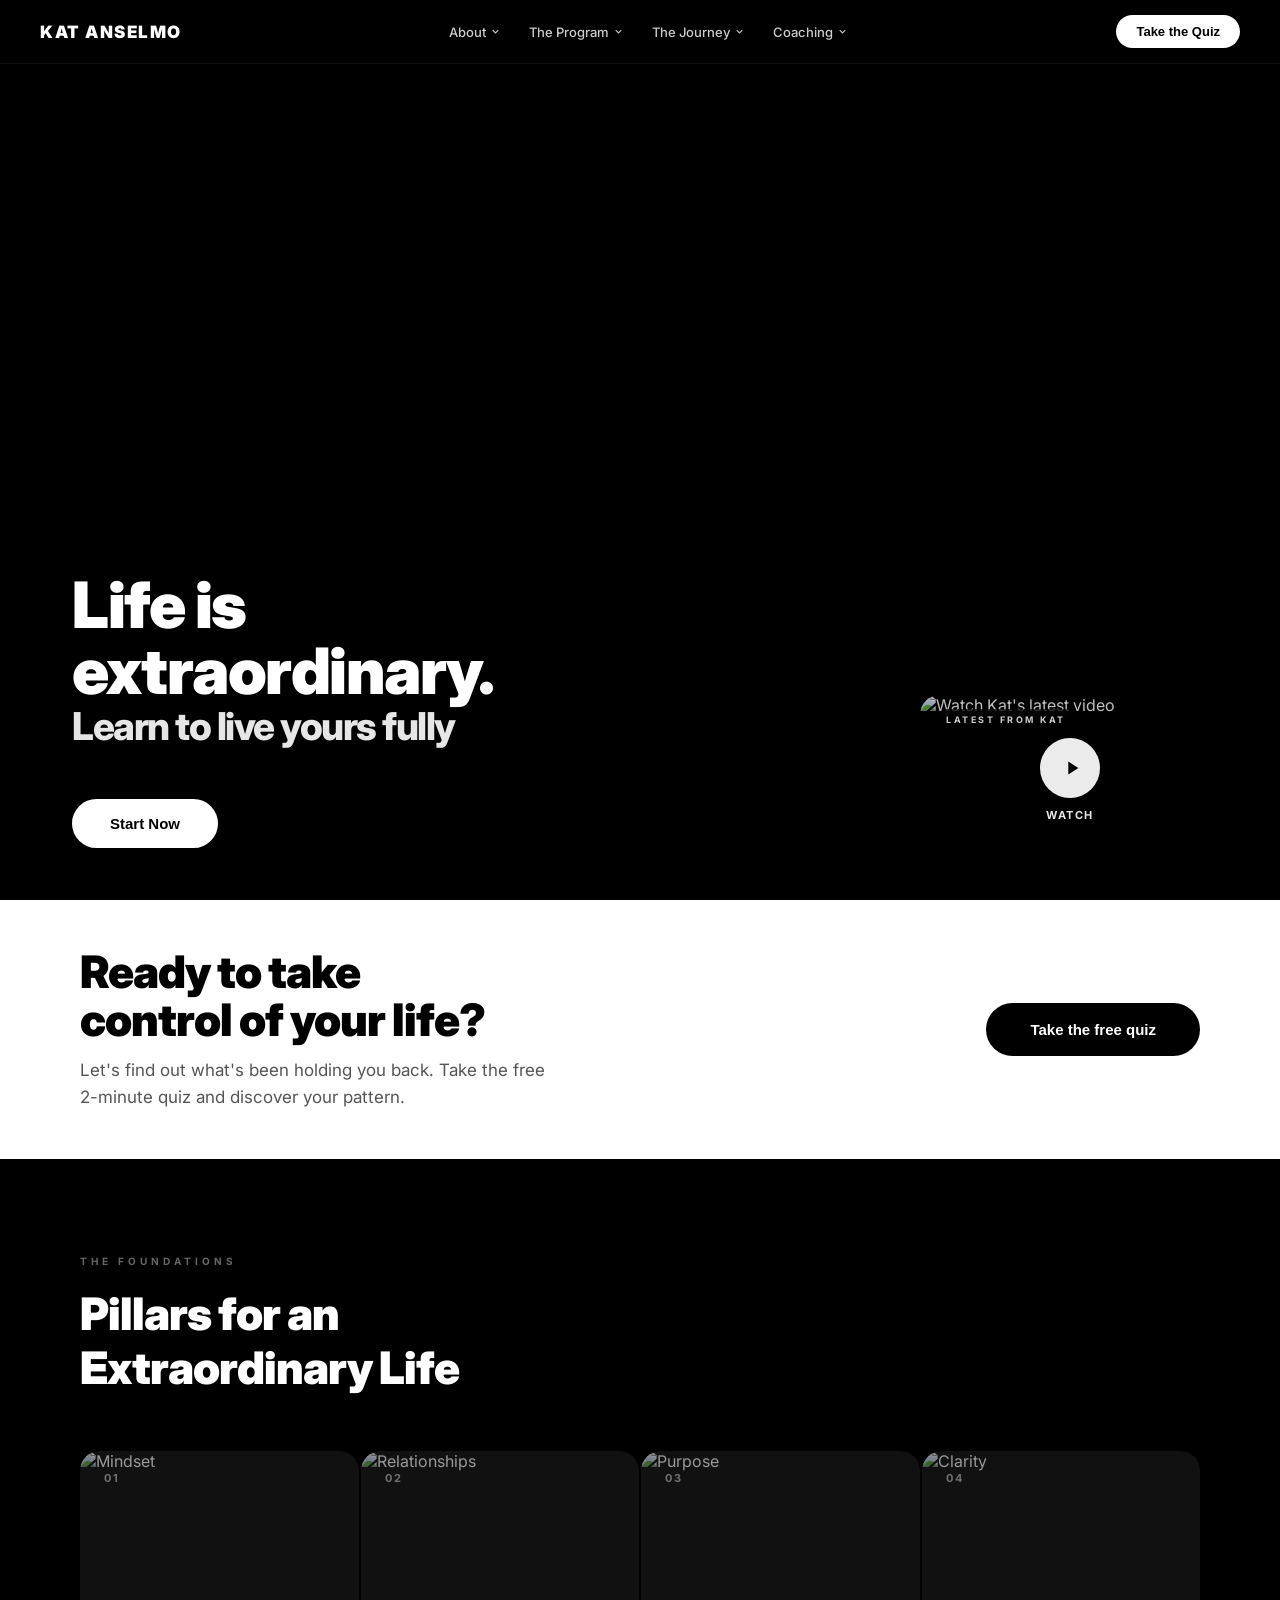
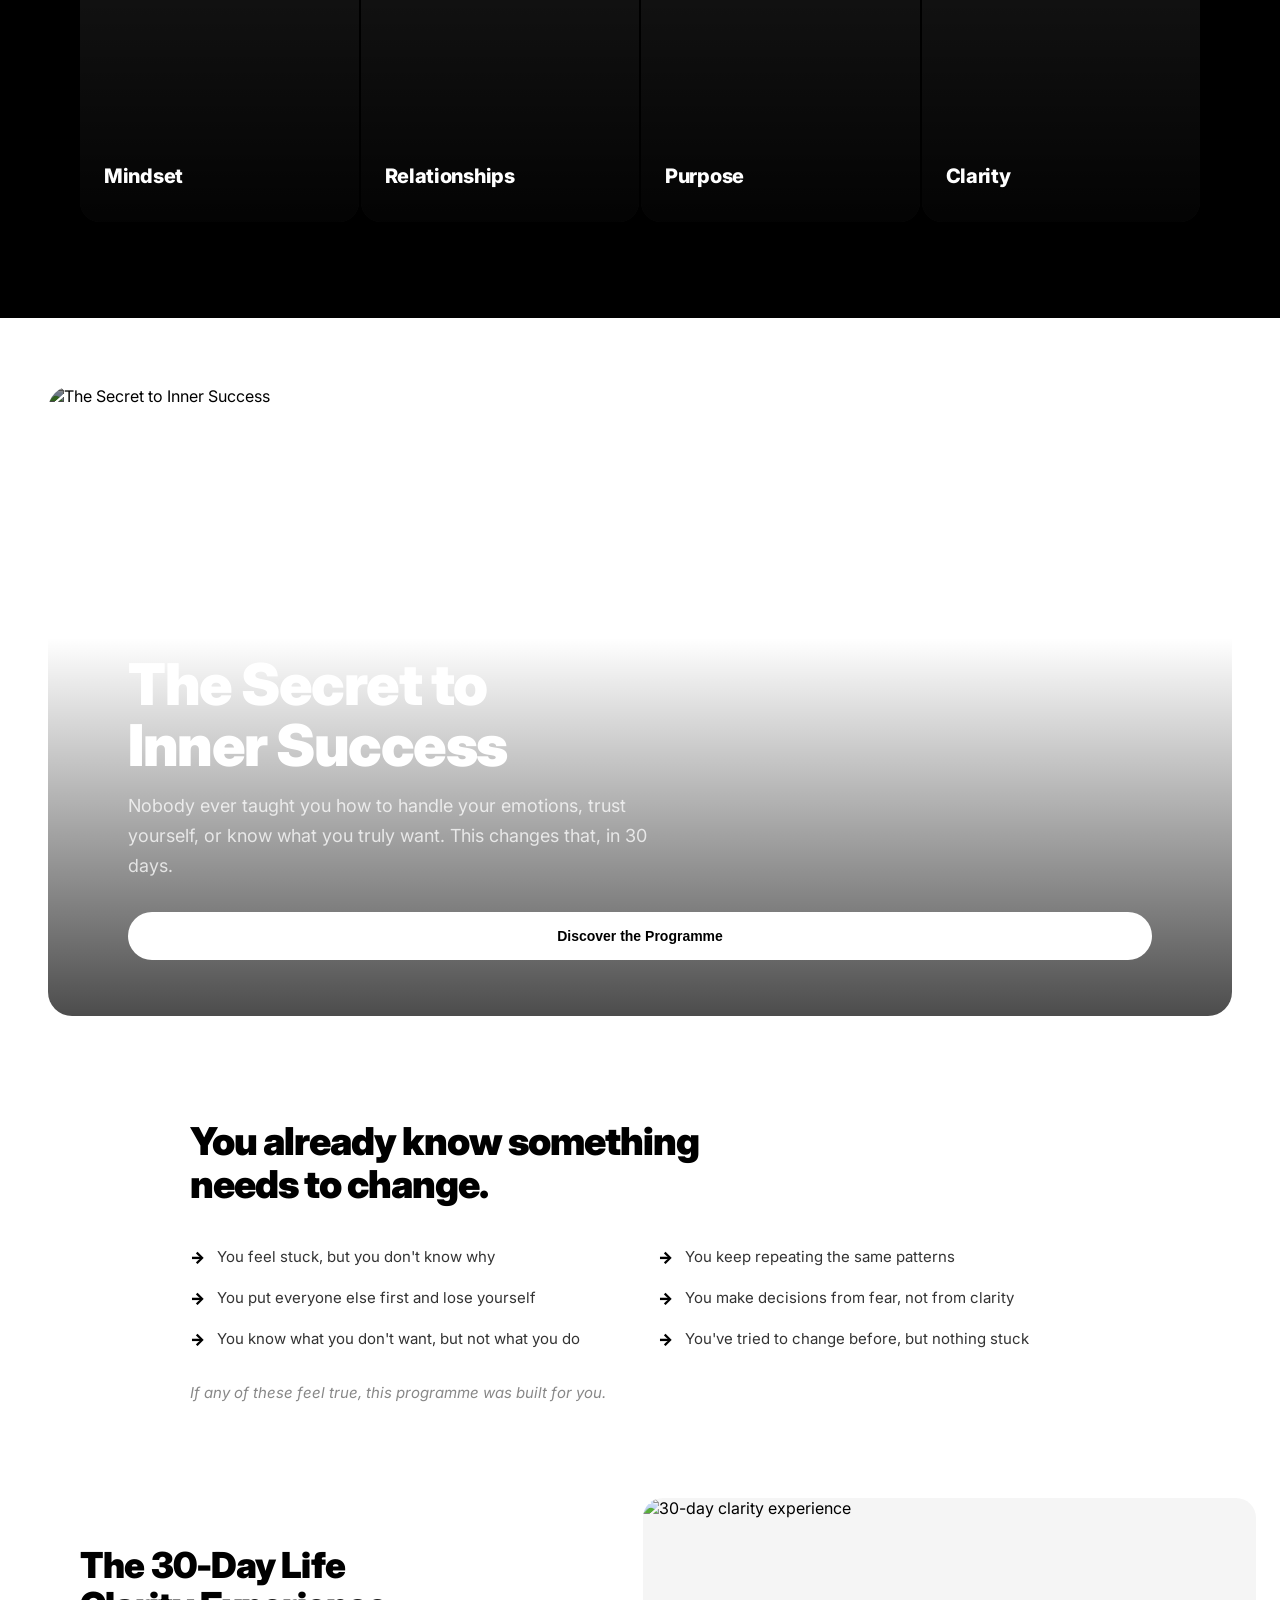
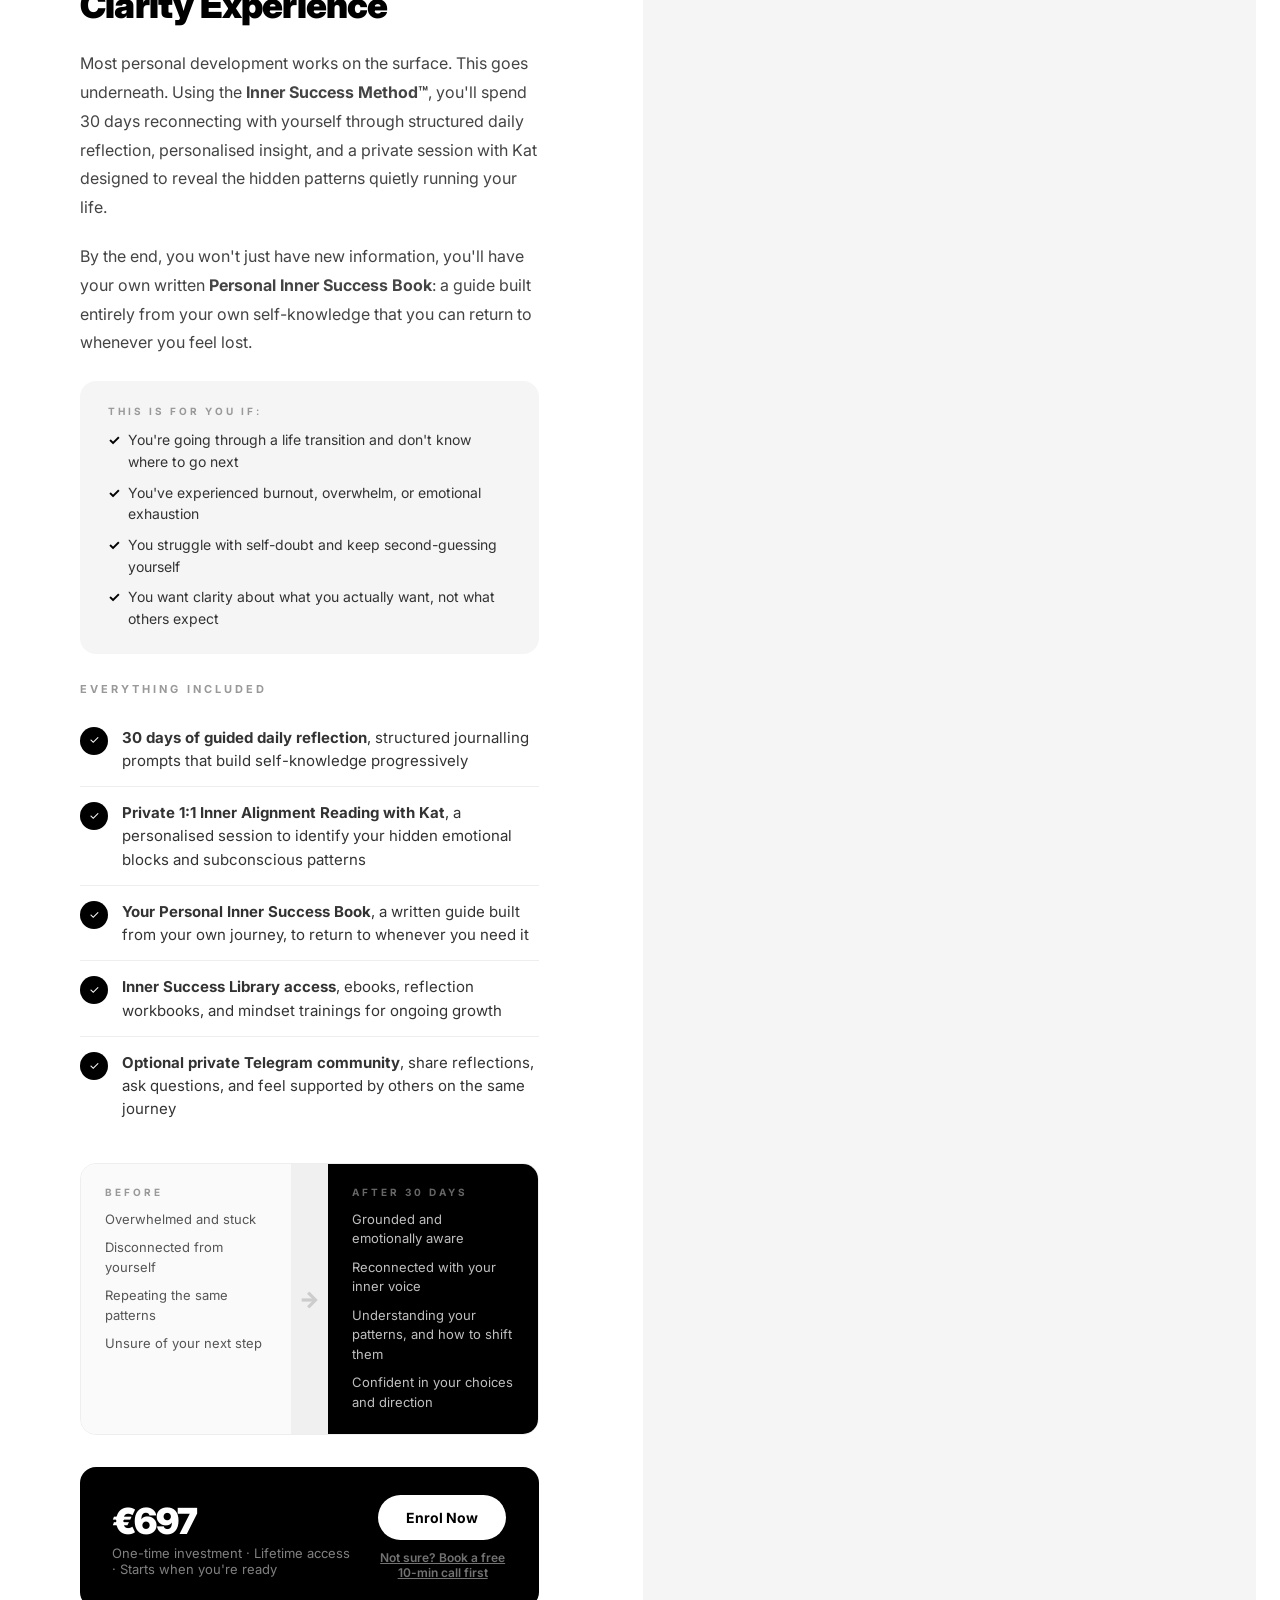
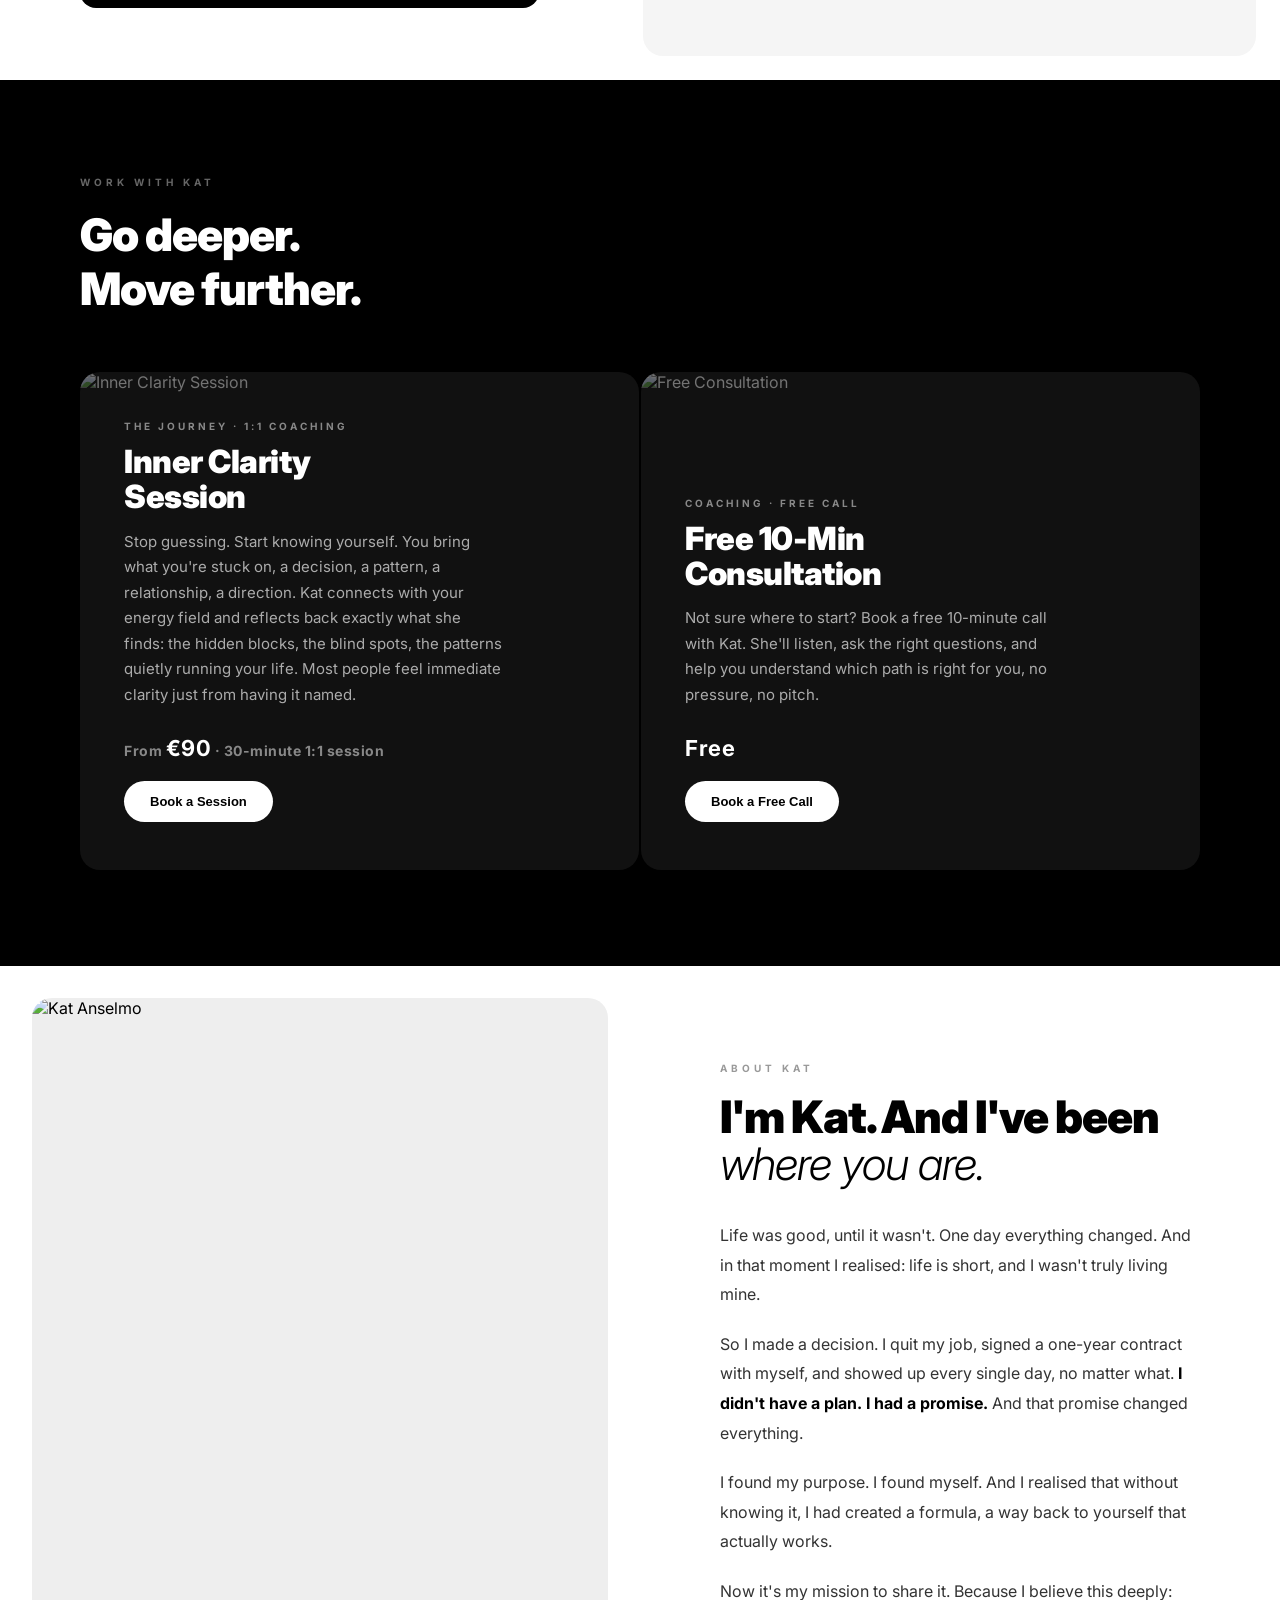
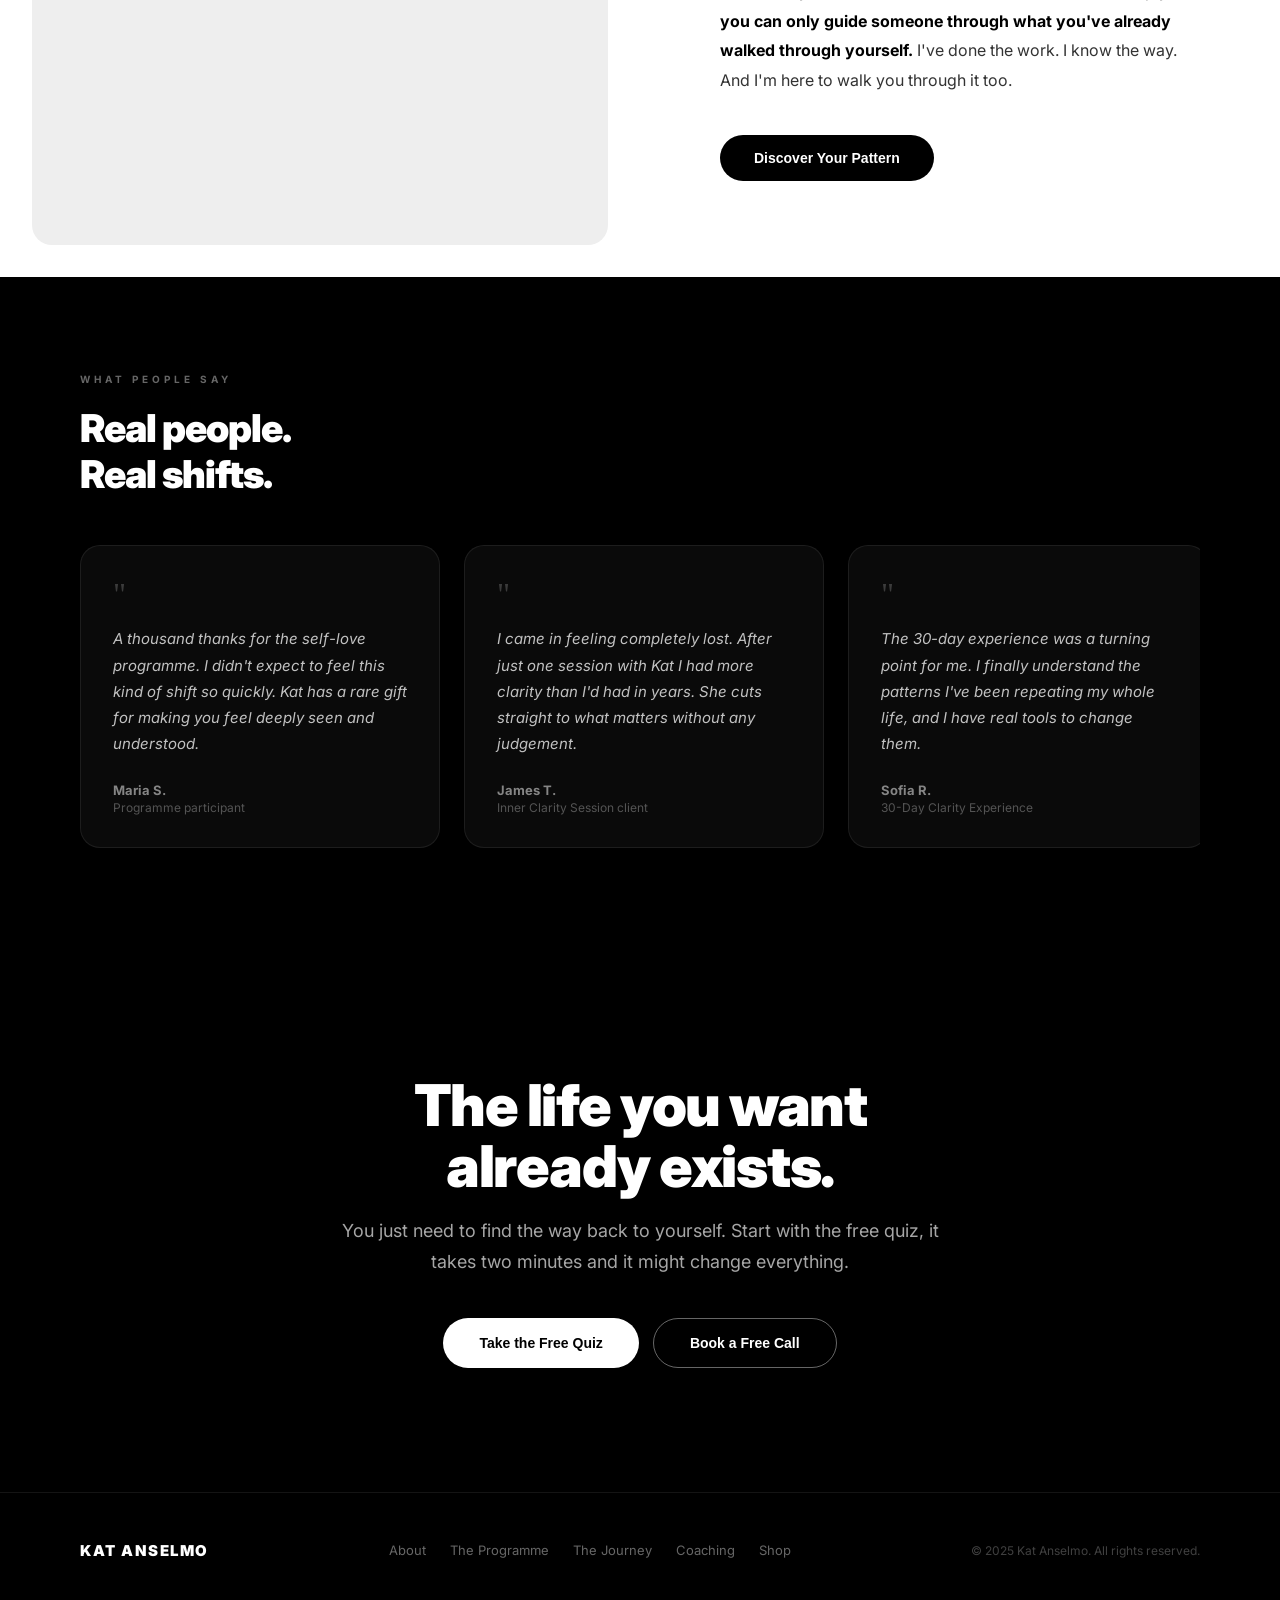
==== commit ab49c592: "Update index.html" ====
--- a/index.html
+++ b/index.html
@@ -1040,7 +1040,7 @@
       <!-- Video card: visible on desktop only, hidden on mobile via CSS -->
       <div class="hero-video-card" onclick="openVideoModal()">
         <div class="hero-video-label">Latest from Kat</div>
-        <img class="hero-video-poster" src="https://i.ytimg.com/vi/zFO2ka9Cxts/maxresdefault.jpg" alt="Watch Kat's latest video" loading="lazy" onerror="this.src='https://i.ytimg.com/vi/zFO2ka9Cxts/hqdefault.jpg'">
+        <img class="hero-video-poster" src="https://i.ytimg.com/an_webp/AZVn7DQdIsM/mqdefault_6s.webp" alt="Watch Kat's latest video" loading="lazy" onerror="this.src='https://i.ytimg.com/vi/zFO2ka9Cxts/hqdefault.jpg'">
         <div class="hero-video-play">
           <div class="hero-video-play-btn">
             <svg viewBox="0 0 24 24" fill="#000"><path d="M8 5v14l11-7z"/></svg>
@@ -1058,7 +1058,7 @@
       <button class="mobile-video-cta" type="button" onclick="startQuiz(event)">Take the quiz</button>
     </div>
     <div class="mobile-video-poster-wrap" onclick="openVideoModal()">
-      <img src="https://i.ytimg.com/vi/zFO2ka9Cxts/maxresdefault.jpg" alt="Watch Kat's latest video" loading="lazy" onerror="this.src='https://i.ytimg.com/vi/zFO2ka9Cxts/hqdefault.jpg'">
+      <img src="https://i.ytimg.com/an_webp/AZVn7DQdIsM/mqdefault_6s.webp" alt="Watch Kat's latest video" loading="lazy" onerror="this.src='https://i.ytimg.com/vi/zFO2ka9Cxts/hqdefault.jpg'">
       <div class="mobile-video-poster-overlay">
         <div class="mvp-btn"><svg viewBox="0 0 24 24" fill="#000" width="22" height="22"><path d="M8 5v14l11-7z"/></svg></div>
         <span class="mvp-label">Watch on YouTube</span>
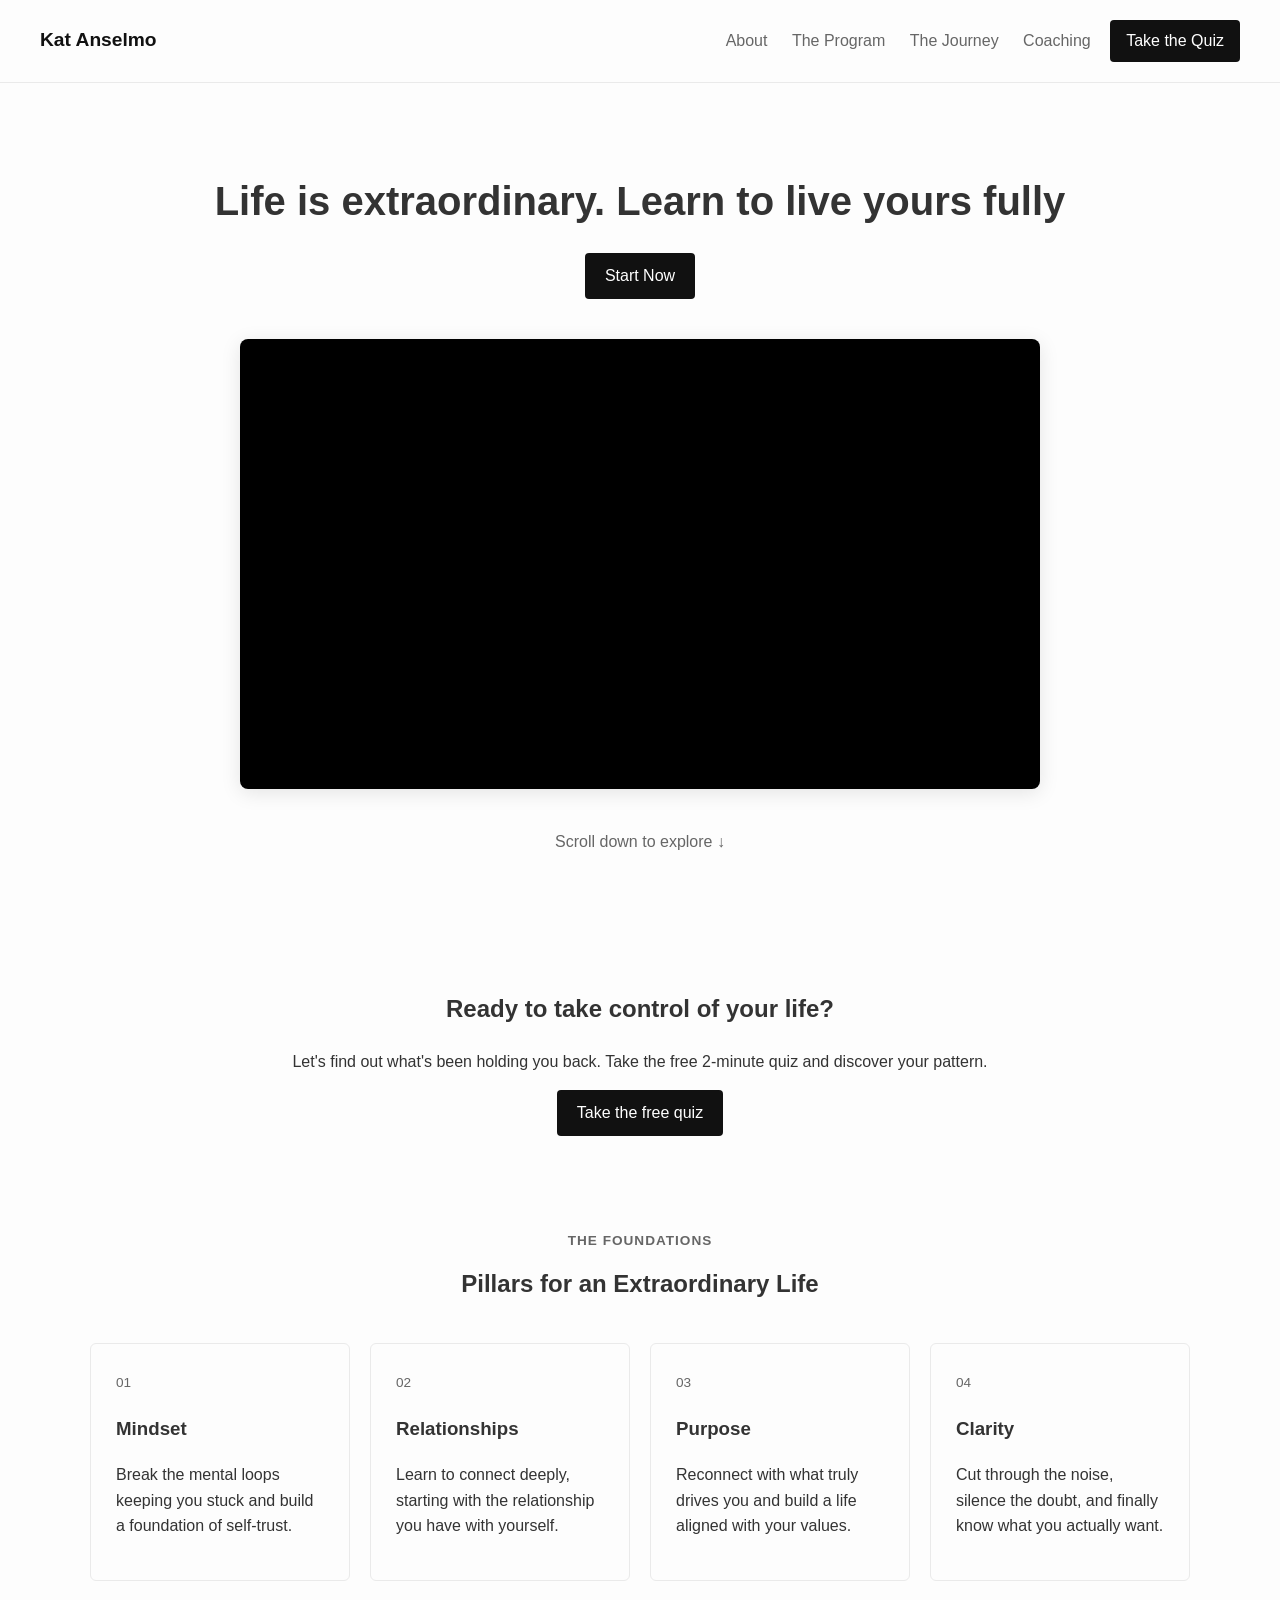
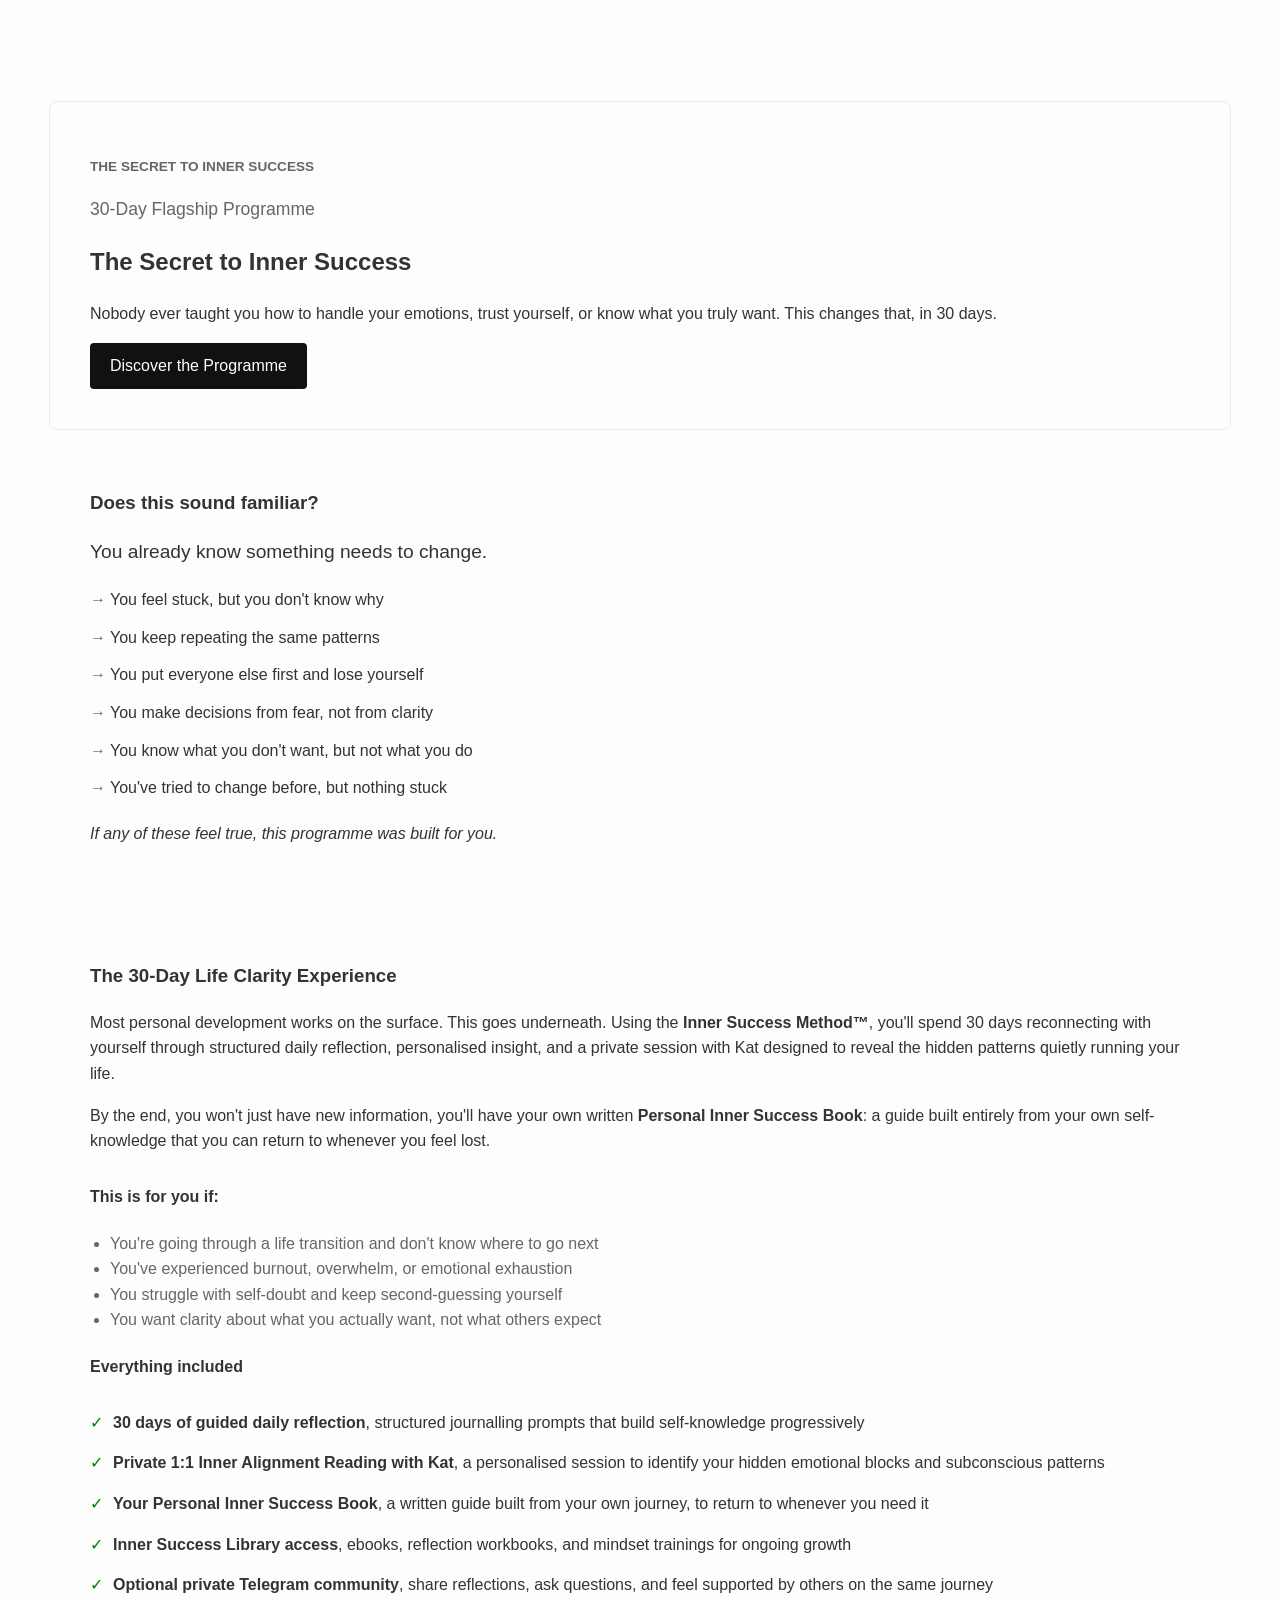
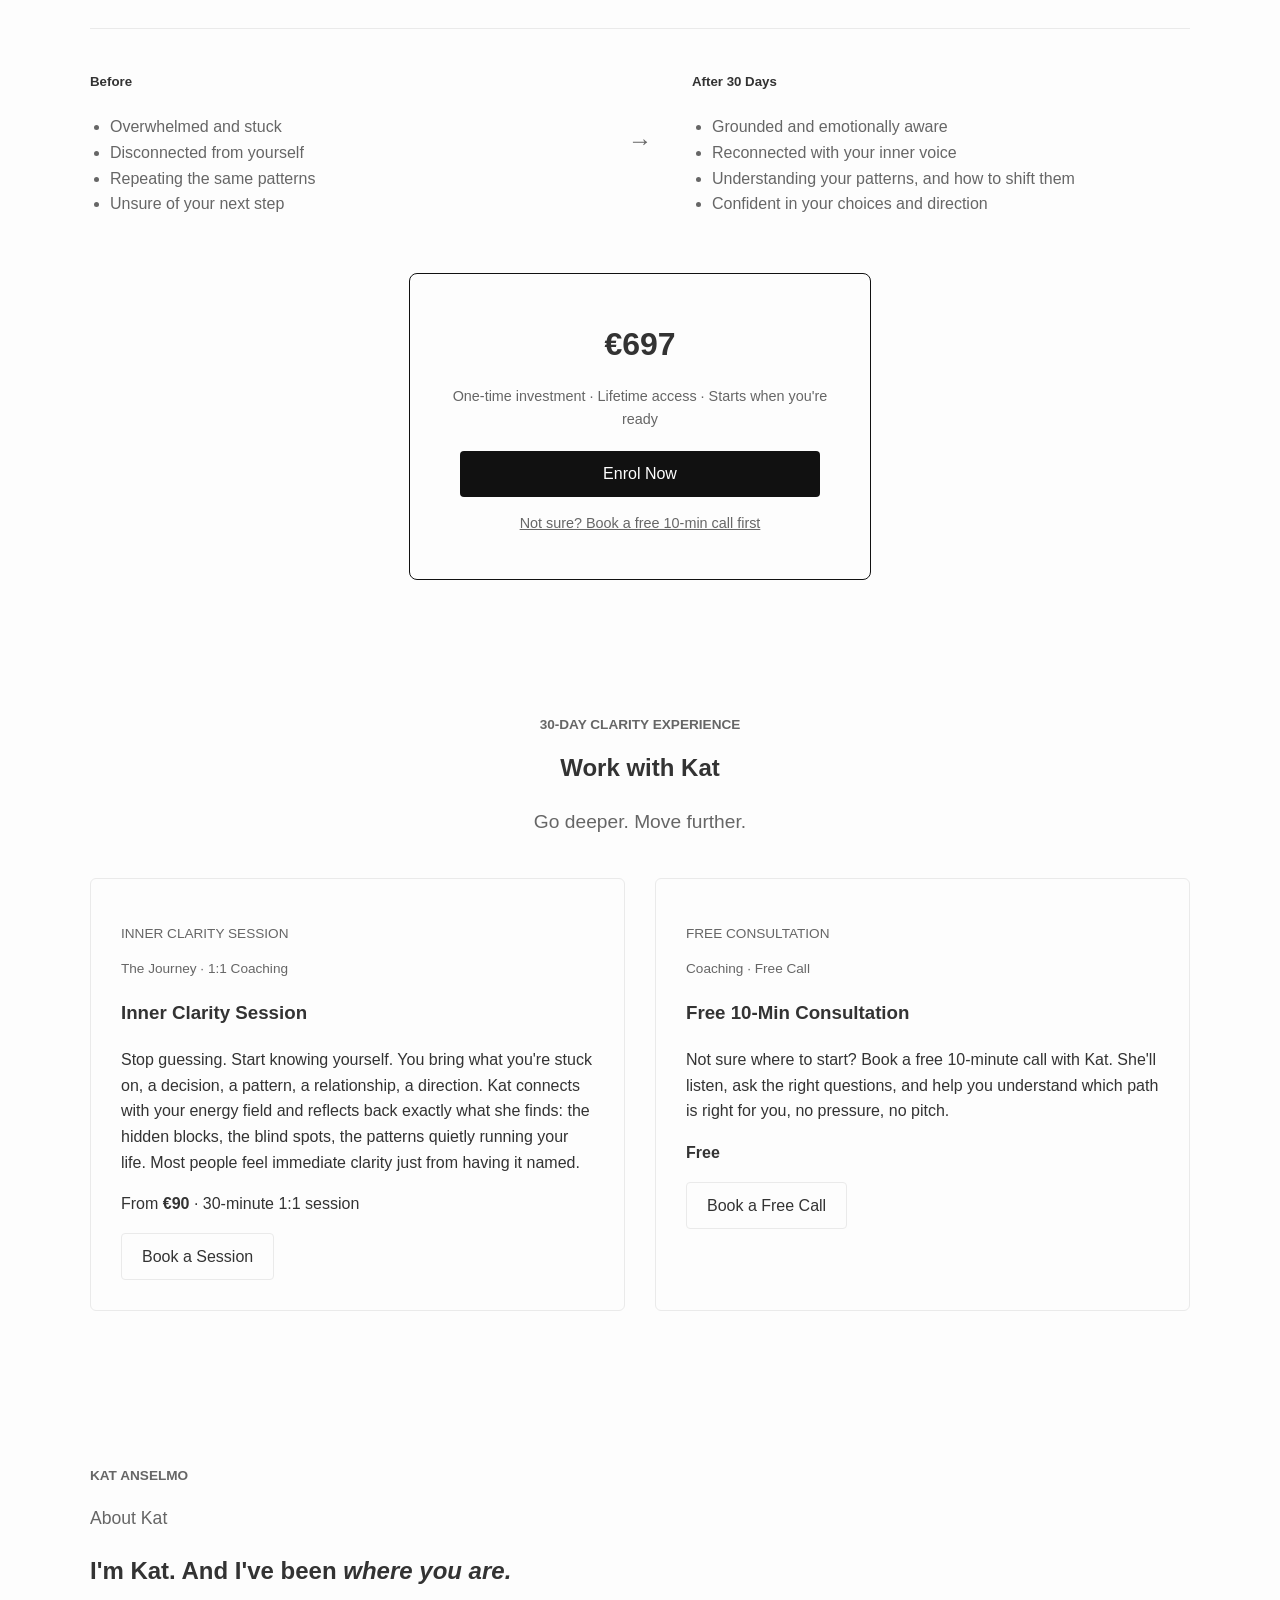
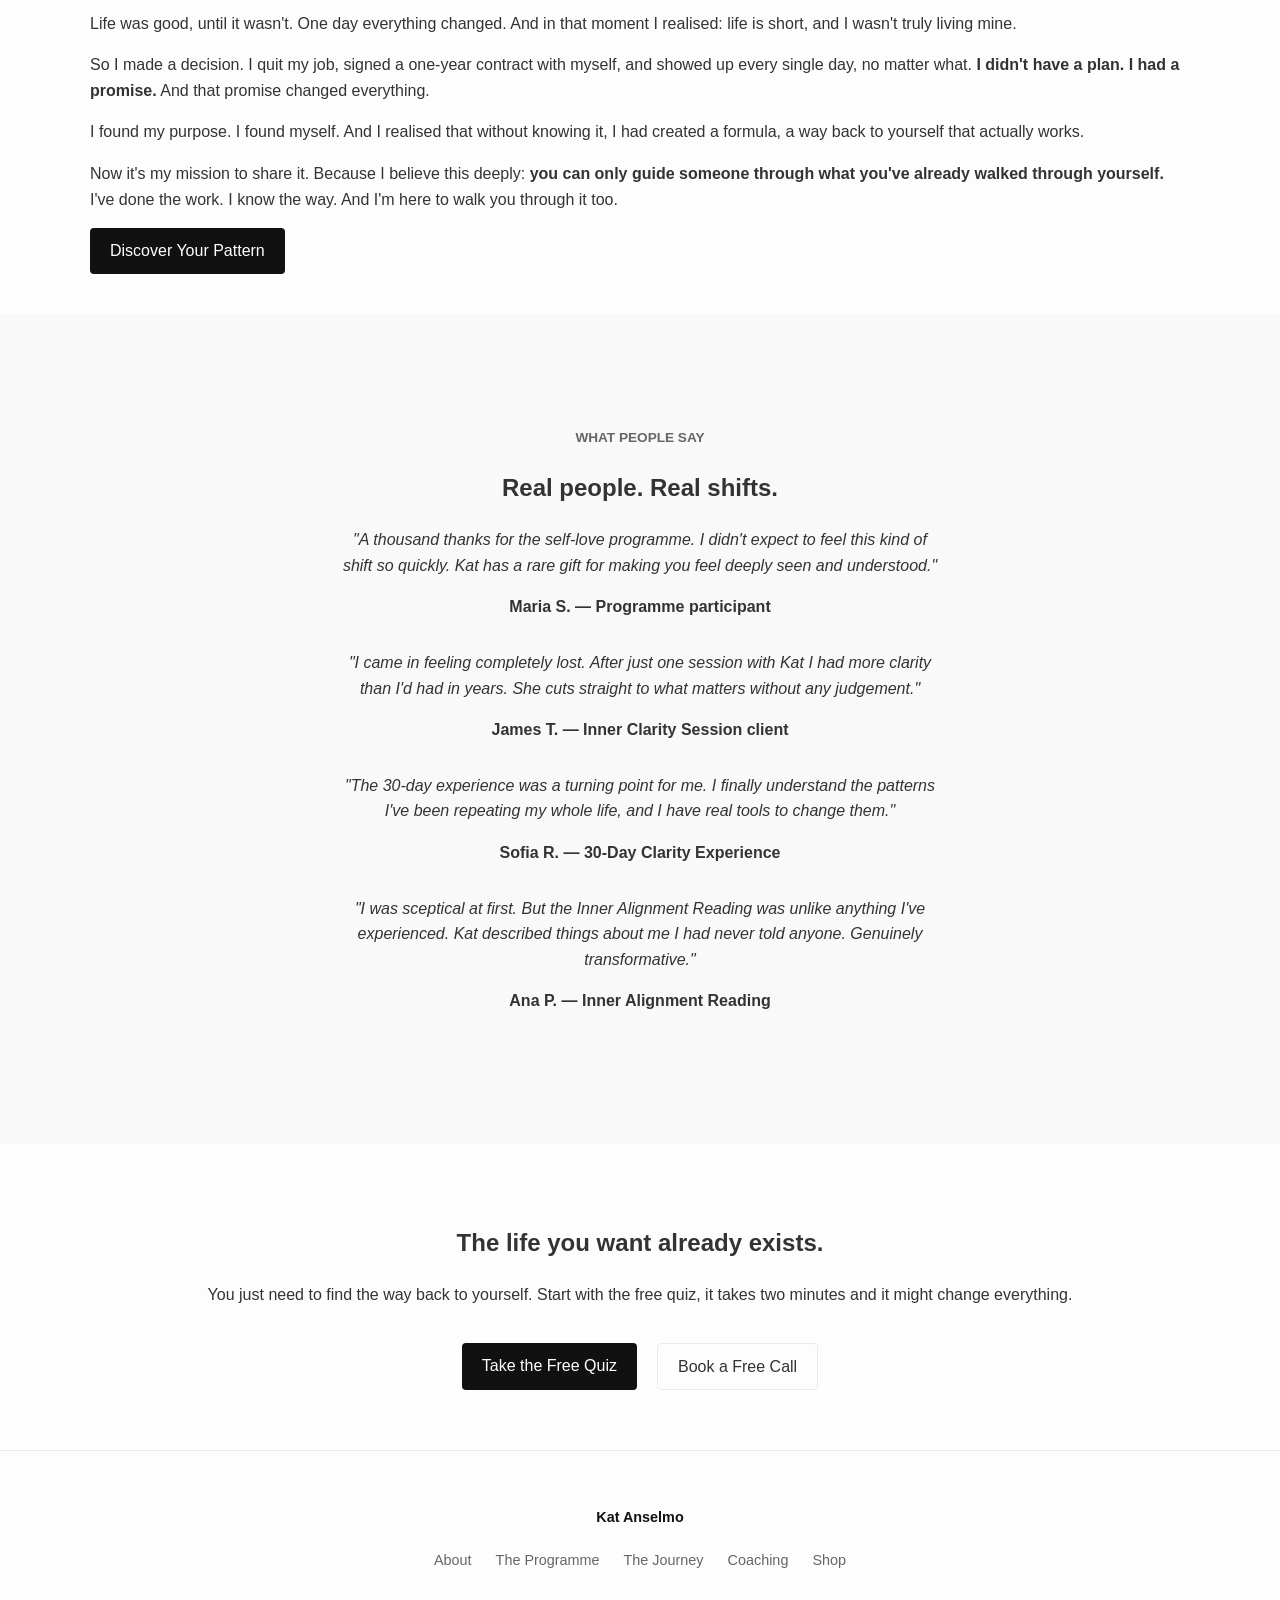
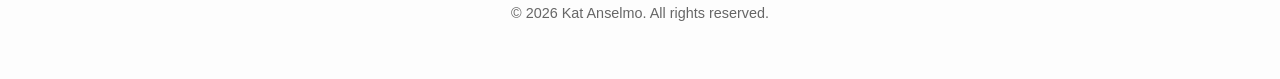
==== commit 93aa69a7: "Update index.html" ====
--- a/index.html
+++ b/index.html
@@ -1,1786 +1,396 @@
 <!DOCTYPE html>
 <html lang="en">
 <head>
-<meta charset="UTF-8">
-<meta name="viewport" content="width=device-width, initial-scale=1.0, viewport-fit=cover">
-<meta name="theme-color" content="#000000">
-<meta name="description" content="Kat Anselmo, Personal transformation coach helping you reconnect with yourself, find clarity, and live fully.">
-<meta property="og:title" content="Kat Anselmo, Life is extraordinary. Learn to live yours fully.">
-<meta property="og:description" content="Discover your pattern, find your direction, and take the next step with Kat Anselmo, personal coach and creator of the Inner Success Method™.">
-<meta property="og:image" content="https://yt3.googleusercontent.com/EnrWO-MyVOdoss2sHWWYDowAPRiAeF9di5noGTQTJ4oD16N6YJidL72GyLL6UGkLJp0vILEt=w1200">
-<meta property="og:type" content="website">
-<meta name="twitter:card" content="summary_large_image">
-<title>Kat Anselmo, Life is extraordinary. Learn to live yours fully.</title>
-<link rel="icon" type="image/png" href="https://raw.githubusercontent.com/joedcosta/katanselmo.com/main/images/Logo_KatsYoga.png">
-<link rel="apple-touch-icon" href="https://raw.githubusercontent.com/joedcosta/katanselmo.com/main/images/Logo_KatsYoga.png">
-<link href="https://fonts.googleapis.com/css2?family=Inter:wght@400;500;600;700;800;900&display=swap" rel="stylesheet">
-<style>
-
-/* ══════════════════════════════════════════
-   RESET & BASE
-══════════════════════════════════════════ */
-*, *::before, *::after {
-  margin: 0; padding: 0; box-sizing: border-box;
-  -webkit-tap-highlight-color: transparent;
-}
-html {
-  scroll-behavior: smooth;
-  -webkit-text-size-adjust: 100%;
-  text-size-adjust: 100%;
-}
-body {
-  font-family: 'Inter', sans-serif;
-  background: #000;
-  color: #fff;
-  overflow-x: hidden;
-}
-img { display: block; max-width: 100%; }
-a { text-decoration: none; color: inherit; }
-
-/* ══════════════════════════════════════════
-   FIXED NAV, black, stays on top
-══════════════════════════════════════════ */
-.site-nav {
-  position: fixed; top: 0; left: 0; right: 0;
-  height: 64px; background: #000; z-index: 500;
-  display: flex; align-items: center;
-  justify-content: space-between; padding: 0 40px;
-  border-bottom: 1px solid rgba(255,255,255,.06);
-}
-.site-nav .logo {
-  font-size: 17px; font-weight: 900; letter-spacing: 1.5px;
-  color: #fff; text-transform: uppercase; white-space: nowrap;
-}
-.site-nav .nav-links {
-  display: flex; align-items: center; gap: 4px;
-  list-style: none; flex: 1; justify-content: center;
-}
-.site-nav .nav-links a {
-  font-size: 13px; font-weight: 500; color: rgba(255,255,255,.8);
-  padding: 6px 12px; border-radius: 6px;
-  display: flex; align-items: center; gap: 4px;
-  transition: background .15s, color .15s;
-}
-.site-nav .nav-links a:hover { background: rgba(255,255,255,.08); color: #fff; }
-.site-nav .nav-links svg { width: 11px; height: 11px; }
-.nav-right { display: flex; align-items: center; gap: 14px; }
-.nav-btn {
-  font-size: 13px; font-weight: 700; color: #000;
-  background: #fff; border: none; cursor: pointer;
-  padding: 9px 20px; border-radius: 40px;
-  transition: background .2s; white-space: nowrap;
-  touch-action: manipulation;
-}
-.nav-btn:hover { background: #e0e0e0; }
-.nav-hamburger {
-  display: none; background: none; border: none;
-  cursor: pointer; flex-direction: column; gap: 5px; padding: 8px 4px;
-}
-.nav-hamburger span {
-  display: block; width: 22px; height: 2px;
-  background: #fff; border-radius: 2px;
-  transition: transform .2s, opacity .2s; transform-origin: center;
-}
-.nav-hamburger.open span:nth-child(1) { transform: translateY(7px) rotate(45deg); }
-.nav-hamburger.open span:nth-child(2) { opacity: 0; }
-.nav-hamburger.open span:nth-child(3) { transform: translateY(-7px) rotate(-45deg); }
-
-/* Mobile drawer */
-.mobile-drawer {
-  display: none; position: fixed;
-  top: 64px; left: 0; right: 0; z-index: 499;
-  background: #000; border-top: 1px solid rgba(255,255,255,.08);
-  flex-direction: column; padding: 8px 0 20px;
-  box-shadow: 0 16px 40px rgba(0,0,0,.9);
-  animation: drawerIn .2s ease;
-}
-.mobile-drawer.open { display: flex; }
-@keyframes drawerIn {
-  from { opacity: 0; transform: translateY(-8px); }
-  to   { opacity: 1; transform: translateY(0); }
-}
-.mobile-drawer a {
-  padding: 14px 24px; font-size: 15px; font-weight: 600;
-  color: rgba(255,255,255,.85); border-bottom: 1px solid rgba(255,255,255,.06);
-}
-.mobile-drawer a:last-of-type { border: none; }
-.drawer-cta {
-  margin: 14px 24px 0; display: block; text-align: center;
-  background: #fff; color: #000; font-size: 14px; font-weight: 700;
-  padding: 13px 24px; border-radius: 40px; border: none;
-  cursor: pointer; font-family: 'Inter', sans-serif;
-}
-
-@media (max-width: 768px) {
-  .site-nav { padding: 0 18px; }
-  .site-nav .nav-links { display: none; }
-  .nav-btn { display: none; }
-  .nav-hamburger { display: flex; }
-}
-
-/* ══════════════════════════════════════════
-   HOMEPAGE, scrollable sections
-   All sections sit below the fixed nav (pt:64px)
-══════════════════════════════════════════ */
-.homepage { padding-top: 64px; }
-
-/* ── HERO ── */
-.hero {
-  /* Black background shows around rounded image, Tony Robbins look */
-  background: #000;
-  padding: 20px 20px 0;
-}
-.hero-inner {
-  /* The actual rounded image container */
-  position: relative;
-  width: 100%;
-  height: calc(100vh - 64px - 20px);
-  height: calc(100dvh - 64px - 20px);
-  min-height: 500px;
-  overflow: hidden;
-  border-radius: 24px;
-}
-.hero-bg {
-  position: absolute; inset: 0;
-  background-image: url('https://yt3.googleusercontent.com/EnrWO-MyVOdoss2sHWWYDowAPRiAeF9di5noGTQTJ4oD16N6YJidL72GyLL6UGkLJp0vILEt=w2276-fcrop64=1,00005a57ffffa5a8-k-c0xffffffff-no-nd-rj');
-  background-size: cover; background-position: center 20%;
-}
-.hero-bg::after {
-  content: ''; position: absolute; inset: 0;
-  background:
-    linear-gradient(to top, rgba(0,0,0,.8) 0%, rgba(0,0,0,.2) 45%, transparent 70%),
-    linear-gradient(to right, rgba(0,0,0,.55) 0%, transparent 55%);
-}
-.hero-content {
-  position: absolute; bottom: 52px; left: 52px;
-  z-index: 2; max-width: 640px;
-}
-.hero-content h1 {
-  font-size: clamp(38px, 5vw, 72px); font-weight: 900;
-  line-height: 1.04; letter-spacing: -1.5px; color: #fff;
-  margin-bottom: 52px;
-}
-.hero-sub {
-  display: block; font-size: clamp(22px, 3vw, 44px);
-  font-weight: 800; line-height: 1.1;
-  color: rgba(255,255,255,.9);
-}
-.hero-cta {
-  display: inline-block; font-size: 15px; font-weight: 700;
-  color: #000; background: #fff; border: none; cursor: pointer;
-  padding: 16px 38px; border-radius: 40px;
-  transition: background .2s; touch-action: manipulation;
-}
-.hero-cta:hover { background: #e0e0e0; }
-
-/* Video card, Tony Robbins style: poster + play button → lightbox */
-.hero-video-card {
-  position: absolute; bottom: 36px; right: 40px; z-index: 3;
-  width: 300px; border-radius: 20px; overflow: hidden;
-  box-shadow: 0 12px 48px rgba(0,0,0,.7);
-  cursor: pointer; transition: transform .25s, box-shadow .25s;
-}
-.hero-video-card:hover { transform: translateY(-4px); box-shadow: 0 20px 64px rgba(0,0,0,.8); }
-.hero-video-label {
-  position: absolute; top: 14px; left: 16px; z-index: 2;
-  font-size: 9px; font-weight: 700; letter-spacing: 2.5px;
-  text-transform: uppercase; color: rgba(255,255,255,.8);
-  background: rgba(0,0,0,.45); backdrop-filter: blur(6px);
-  padding: 5px 10px; border-radius: 40px;
-}
-.hero-video-poster {
-  width: 100%; aspect-ratio: 16/9; object-fit: cover; display: block;
-  filter: brightness(.75);
-}
-.hero-video-play {
-  position: absolute; inset: 0; display: flex;
-  flex-direction: column; align-items: center; justify-content: center; gap: 10px;
-}
-.hero-video-play-btn {
-  width: 60px; height: 60px; border-radius: 50%;
-  background: rgba(255,255,255,.92);
-  display: flex; align-items: center; justify-content: center;
-  transition: transform .2s, background .2s;
-}
-.hero-video-card:hover .hero-video-play-btn { transform: scale(1.1); background: #fff; }
-.hero-video-play-btn svg { width: 22px; height: 22px; margin-left: 3px; }
-.hero-video-play-text {
-  font-size: 11px; font-weight: 700; color: rgba(255,255,255,.9);
-  letter-spacing: 1.5px; text-transform: uppercase;
-}
-
-/* Video lightbox modal */
-.vid-overlay {
-  display: none; position: fixed; inset: 0; z-index: 8500;
-  background: rgba(0,0,0,.92); backdrop-filter: blur(12px);
-  align-items: center; justify-content: center; padding: 20px;
-}
-.vid-overlay.open { display: flex; animation: vidFade .2s ease; }
-@keyframes vidFade { from{opacity:0;} to{opacity:1;} }
-.vid-modal {
-  position: relative; width: 100%; max-width: 900px;
-  aspect-ratio: 16/9; border-radius: 20px; overflow: hidden;
-  box-shadow: 0 32px 100px rgba(0,0,0,.8);
-  animation: vidScale .3s cubic-bezier(.34,1,.64,1);
-}
-@keyframes vidScale { from{transform:scale(.92);opacity:0;} to{transform:scale(1);opacity:1;} }
-.vid-modal iframe { position: absolute; inset: 0; width: 100%; height: 100%; border: none; }
-.vid-close {
-  position: absolute; top: -48px; right: 0;
-  background: none; border: none; cursor: pointer;
-  color: rgba(255,255,255,.7); font-size: 14px; font-weight: 600;
-  font-family: 'Inter', sans-serif; display: flex; align-items: center; gap: 6px;
-  transition: color .15s;
-}
-.vid-close:hover { color: #fff; }
-
-@media (max-width: 768px) {
-  .hero { height: 75svh; min-height: 440px; }
-  .hero-content { bottom: 28px; left: 20px; right: 20px; }
-  .hero-content h1 { font-size: clamp(28px, 9vw, 42px); margin-bottom: 32px; }
-  .hero-sub { font-size: clamp(16px, 5.5vw, 24px); }
-  .hero-cta { padding: 14px 30px; font-size: 14px; }
-  .hero-video-card { display: none !important; }
-  .hero { padding: 12px 12px 0; }
-  .hero-inner { height: 75svh; min-height: 400px; border-radius: 18px; }
-  .hero-content { bottom: 24px; left: 20px; right: 20px; }
-}
-
-/* Mobile video strip, only visible below 768px */
-.mobile-video {
-  display: none; background: #111;
-  border-top: 1px solid rgba(255,255,255,.06);
-}
-@media (max-width: 768px) { .mobile-video { display: block; } }
-.mobile-video-header {
-  padding: 12px 18px 8px; display: flex;
-  align-items: center; justify-content: space-between;
-}
-.mobile-video-label {
-  font-size: 9px; font-weight: 700; letter-spacing: 2.5px;
-  text-transform: uppercase; color: rgba(255,255,255,.4);
-}
-.mobile-video-cta {
-  font-size: 11px; font-weight: 700; color: #000;
-  background: #fff; border: none; cursor: pointer;
-  padding: 7px 16px; border-radius: 40px;
-}
-/* Mobile video: poster + play → same lightbox */
-.mobile-video-poster-wrap {
-  position: relative; cursor: pointer;
-}
-.mobile-video-poster-wrap img {
-  width: 100%; max-height: 220px; object-fit: cover; display: block; opacity: .85;
-}
-.mobile-video-poster-overlay {
-  position: absolute; inset: 0; display: flex;
-  align-items: center; justify-content: center; gap: 10px; flex-direction: column;
-}
-.mvp-btn {
-  width: 56px; height: 56px; border-radius: 50%;
-  background: rgba(255,255,255,.92);
-  display: flex; align-items: center; justify-content: center;
-}
-.mvp-btn svg { width: 22px; height: 22px; margin-left: 3px; }
-.mvp-label {
-  font-size: 11px; font-weight: 700;
-  color: rgba(255,255,255,.9); letter-spacing: 1px; text-transform: uppercase;
-}
-.mobile-video-hint {
-  padding: 10px 18px 16px; font-size: 12px;
-  color: rgba(255,255,255,.3); text-align: center;
-}
-
-/* ── QUIZ STRIP, call to action between hero and pillars ── */
-.quiz-strip {
-  background: #fff; color: #000;
-  display: flex; align-items: center; justify-content: space-between;
-  padding: 48px 80px; gap: 40px;
-}
-.quiz-strip-left h2 {
-  font-size: clamp(28px, 3.5vw, 48px); font-weight: 900;
-  letter-spacing: -1px; line-height: 1.08; margin-bottom: 12px;
-}
-.quiz-strip-left p { font-size: 17px; color: #555; line-height: 1.6; max-width: 480px; }
-.quiz-strip-right { flex-shrink: 0; }
-.btn-quiz-strip {
-  display: inline-block; font-size: 15px; font-weight: 700;
-  color: #fff; background: #000; border: none; cursor: pointer;
-  padding: 18px 44px; border-radius: 40px; white-space: nowrap;
-  transition: background .2s; touch-action: manipulation;
-}
-.btn-quiz-strip:hover { background: #222; }
-
-@media (max-width: 768px) {
-  .quiz-strip { flex-direction: column; padding: 40px 20px; gap: 24px; }
-  .quiz-strip-left h2 { font-size: clamp(24px, 7vw, 36px); }
-  .quiz-strip-right { width: 100%; }
-  .btn-quiz-strip { width: 100%; text-align: center; }
-}
-
-/* ── PILLARS ── */
-.pillars { background: #000; padding: 96px 80px; }
-.section-label {
-  font-size: 10px; font-weight: 700; letter-spacing: 4px;
-  text-transform: uppercase; color: rgba(255,255,255,.4);
-  margin-bottom: 20px;
-}
-.pillars h2 {
-  font-size: clamp(28px, 3.5vw, 48px); font-weight: 900;
-  letter-spacing: -1px; color: #fff; margin-bottom: 56px; max-width: 520px;
-}
-.pillars-grid {
-  display: grid; grid-template-columns: repeat(4, 1fr); gap: 2px;
-}
-.pillar-card {
-  position: relative; overflow: hidden;
-  aspect-ratio: 3/4; cursor: pointer;
-  background: #111;
-  border-radius: 20px;
-}
-.pillar-card img {
-  width: 100%; height: 100%; object-fit: cover;
-  filter: brightness(.6) saturate(.8);
-  transition: transform .5s ease, filter .5s ease;
-}
-.pillar-card:hover img { transform: scale(1.06); filter: brightness(.4) saturate(.6); }
-.pillar-card-content {
-  position: absolute; inset: 0; padding: 28px 24px;
-  display: flex; flex-direction: column; justify-content: flex-end;
-  background: linear-gradient(to top, rgba(0,0,0,.8) 0%, transparent 60%);
-}
-.pillar-card h3 {
-  font-size: 20px; font-weight: 800; color: #fff;
-  letter-spacing: -.3px; margin-bottom: 6px;
-}
-.pillar-card p {
-  font-size: 13px; color: rgba(255,255,255,.6); line-height: 1.5;
-  max-height: 0; overflow: hidden;
-  transition: max-height .4s ease, opacity .4s ease;
-  opacity: 0;
-}
-.pillar-card:hover p { max-height: 80px; opacity: 1; }
-.pillar-number {
-  position: absolute; top: 20px; left: 24px;
-  font-size: 11px; font-weight: 700; letter-spacing: 2px;
-  color: rgba(255,255,255,.4);
-}
-
-@media (max-width: 1024px) { .pillars-grid { grid-template-columns: repeat(2, 1fr); } }
-@media (max-width: 768px) {
-  .pillars { padding: 64px 20px; }
-  .pillars-grid { grid-template-columns: 1fr 1fr; gap: 2px; }
-  .pillar-card { aspect-ratio: 1; }
-  .pillar-card h3 { font-size: 16px; }
-}
-
-/* ── PROGRAM ── */
-.program { background: #fff; color: #000; padding-top: 20px; }
-.program-hero {
-  position: relative; height: 70vh; min-height: 480px; overflow: hidden;
-  border-radius: 24px;
-  margin: 48px 48px 0;
-}
-.program-hero img {
-  width: 100%; height: 100%; object-fit: cover;
-  filter: brightness(.55);
-}
-.program-hero-content {
-  position: absolute; inset: 0; display: flex;
-  flex-direction: column; justify-content: flex-end;
-  padding: 56px 80px;
-  background: linear-gradient(to top, rgba(0,0,0,.7) 0%, transparent 60%);
-}
-.program-hero-content .section-label { color: rgba(255,255,255,.5); }
-.program-hero-content h2 {
-  font-size: clamp(32px, 4.5vw, 64px); font-weight: 900;
-  color: #fff; letter-spacing: -1.5px; line-height: 1.05;
-  max-width: 700px; margin-bottom: 16px;
-}
-.program-hero-content p {
-  font-size: 18px; color: rgba(255,255,255,.75);
-  max-width: 520px; line-height: 1.65; margin-bottom: 32px;
-}
-.btn-program-hero {
-  display: inline-block; font-size: 14px; font-weight: 700;
-  color: #000; background: #fff; border: none; cursor: pointer;
-  padding: 16px 36px; border-radius: 40px;
-  transition: background .2s; touch-action: manipulation;
-}
-.btn-program-hero:hover { background: #e0e0e0; }
-
-.program-body { display: flex; align-items: stretch; }
-.program-left {
-  width: 50%; padding: 72px 80px; background: #fff;
-}
-.program-left h3 {
-  font-size: clamp(24px, 2.8vw, 38px); font-weight: 900;
-  color: #000; letter-spacing: -.8px; line-height: 1.1; margin-bottom: 24px;
-}
-.program-left p { font-size: 16px; color: #444; line-height: 1.8; margin-bottom: 20px; }
-.program-includes { margin: 28px 0; }
-.program-includes h4 {
-  font-size: 11px; font-weight: 700; letter-spacing: 3px;
-  text-transform: uppercase; color: #999; margin-bottom: 16px;
-}
-.program-item {
-  display: flex; align-items: flex-start; gap: 14px;
-  padding: 14px 0; border-bottom: 1px solid #eee;
-  font-size: 15px; color: #333; line-height: 1.55;
-}
-.program-item:last-child { border: none; }
-.program-item-icon {
-  width: 28px; height: 28px; background: #000; border-radius: 50%;
-  display: flex; align-items: center; justify-content: center;
-  color: #fff; font-size: 12px; flex-shrink: 0; margin-top: 1px;
-}
-.program-price-box {
-  background: #000; color: #fff; border-radius: 16px;
-  padding: 28px 32px; margin-top: 32px;
-  display: flex; align-items: center; justify-content: space-between; gap: 24px;
-}
-.program-price-box .price {
-  font-size: 36px; font-weight: 900; letter-spacing: -1px;
-}
-.program-price-box .price-sub {
-  font-size: 13px; color: rgba(255,255,255,.5); margin-top: 2px;
-}
-.btn-enroll {
-  display: inline-block; font-size: 14px; font-weight: 700;
-  color: #000; background: #fff; border: none; cursor: pointer;
-  padding: 14px 28px; border-radius: 40px; white-space: nowrap;
-  transition: background .2s; touch-action: manipulation;
-}
-.btn-enroll:hover { background: #ddd; }
-
-.program-right {
-  width: 50%; position: relative; overflow: hidden; background: #f5f5f5;
-  border-radius: 20px;
-  margin: 24px;
-}
-.program-right img { width: 100%; height: 100%; object-fit: cover; }
-
-@media (max-width: 1024px) { .program-body { flex-direction: column; } .program-left, .program-right { width: 100%; } .program-right { height: 50vw; } }
-@media (max-width: 768px) {
-  .program-hero { margin: 24px 16px 0; border-radius: 16px; }
-  .program-hero-content { padding: 24px 20px; }
-  .program-left { padding: 32px 20px; }
-  .program-price-box { flex-direction: column; align-items: flex-start; }
-}
-@media (max-width: 768px) {
-  .program-hero-content { padding: 32px 20px; }
-  .program-left { padding: 40px 20px; }
-  .program-price-box { flex-direction: column; align-items: flex-start; }
-}
-
-/* ── JOURNEY & COACHING ── */
-.journey-coaching { background: #000; padding: 96px 80px; }
-.journey-coaching > .section-label { margin-bottom: 20px; }
-.journey-coaching > h2 {
-  font-size: clamp(28px, 3.5vw, 52px); font-weight: 900;
-  color: #fff; letter-spacing: -1px; margin-bottom: 56px; max-width: 560px;
-}
-.jc-grid { display: grid; grid-template-columns: 1fr 1fr; gap: 2px; }
-.jc-card {
-  position: relative; overflow: hidden;
-  background: #111; min-height: 480px;
-  display: flex; flex-direction: column; justify-content: flex-end;
-  padding: 48px 44px;
-  border-radius: 20px;
-}
-.jc-card img {
-  position: absolute; inset: 0; width: 100%; height: 100%;
-  object-fit: cover; filter: brightness(.45) saturate(.7);
-  transition: transform .6s ease;
-}
-.jc-card:hover img { transform: scale(1.04); }
-.jc-card-content { position: relative; z-index: 1; }
-.jc-card-tag {
-  font-size: 10px; font-weight: 700; letter-spacing: 3px;
-  text-transform: uppercase; color: rgba(255,255,255,.5); margin-bottom: 12px;
-}
-.jc-card h3 {
-  font-size: clamp(22px, 2.5vw, 36px); font-weight: 900;
-  color: #fff; letter-spacing: -.5px; line-height: 1.1; margin-bottom: 14px;
-}
-.jc-card p { font-size: 15px; color: rgba(255,255,255,.65); line-height: 1.7; margin-bottom: 28px; max-width: 380px; }
-.jc-price {
-  font-size: 14px; font-weight: 700; color: rgba(255,255,255,.5);
-  margin-bottom: 20px; letter-spacing: .5px;
-}
-.jc-price strong { color: #fff; font-size: 22px; }
-.btn-jc {
-  display: inline-flex; align-items: center; gap: 8px;
-  font-size: 13px; font-weight: 700; color: #000;
-  background: #fff; border: none; cursor: pointer;
-  padding: 13px 26px; border-radius: 40px;
-  transition: background .2s; touch-action: manipulation;
-}
-.btn-jc:hover { background: #e0e0e0; }
-
-@media (max-width: 768px) {
-  .journey-coaching { padding: 64px 20px; }
-  .jc-grid { grid-template-columns: 1fr; }
-  .jc-card { min-height: 400px; padding: 32px 24px; }
-}
-
-/* ── ABOUT ── */
-/* ── Program product sections ── */
-.prog-problem { background: #fff; color: #000; padding: 72px 80px; }
-.prog-problem-inner { max-width: 900px; margin: 0 auto; }
-.prog-problem-title { font-size: clamp(24px,3vw,42px); font-weight:900; color:#000; letter-spacing:-1px; line-height:1.1; margin-bottom:40px; }
-.prog-problem-grid { display:grid; grid-template-columns:1fr 1fr; gap:16px 36px; margin-bottom:32px; }
-.prog-prob-item { display:flex; align-items:flex-start; gap:12px; font-size:15px; color:#333; line-height:1.55; }
-.prob-icon { font-size:16px; font-weight:900; color:#000; flex-shrink:0; }
-.prog-problem-note { font-size:15px; color:#888; font-style:italic; }
-.prog-for-box { background:#f5f5f5; border-radius:16px; padding:24px 28px; margin:24px 0; }
-.prog-for-label { font-size:10px; font-weight:700; letter-spacing:3px; text-transform:uppercase; color:#999; margin-bottom:12px; }
-.prog-for-list { list-style:none; display:flex; flex-direction:column; gap:9px; }
-.prog-for-list li { font-size:14px; color:#333; padding-left:20px; position:relative; line-height:1.55; }
-.prog-for-list li::before { content:'✓'; position:absolute; left:0; font-weight:700; color:#000; }
-.prog-transform { display:flex; align-items:stretch; gap:0; margin:28px 0; border:1.5px solid #eee; border-radius:16px; overflow:hidden; }
-.prog-transform-col { flex:1; padding:22px 24px; }
-.prog-before { background:#fafafa; }
-.prog-after { background:#000; color:#fff; }
-.prog-transform-arrow { display:flex; align-items:center; justify-content:center; font-size:22px; font-weight:900; color:#ccc; padding:0 8px; background:#f0f0f0; flex-shrink:0; }
-.prog-t-label { font-size:10px; font-weight:700; letter-spacing:3px; text-transform:uppercase; color:#999; margin-bottom:12px; }
-.prog-after .prog-t-label { color:rgba(255,255,255,.4); }
-.prog-transform-col ul { list-style:none; display:flex; flex-direction:column; gap:9px; }
-.prog-transform-col li { font-size:13px; color:#555; line-height:1.5; }
-.prog-after li { color:rgba(255,255,255,.75); }
-.prog-cta-stack { display:flex; flex-direction:column; gap:10px; align-items:flex-start; }
-.btn-enroll-soft { font-size:12px; font-weight:600; color:rgba(255,255,255,.45); background:none; border:none; cursor:pointer; font-family:'Inter',sans-serif; text-decoration:underline; transition:color .15s; padding:0; }
-.btn-enroll-soft:hover { color:#fff; }
-@media (max-width:768px) {
-  .prog-problem { padding:48px 20px; }
-  .prog-problem-grid { grid-template-columns:1fr; gap:12px; }
-  .prog-transform { flex-direction:column; }
-  .prog-transform-arrow { padding:6px 0; }
-  .prog-cta-stack { width:100%; }
-  .btn-enroll { width:100%; text-align:center; }
-}
-
-.about { background: #fff; color: #000; }
-.about-inner {
-  display: grid; grid-template-columns: 1fr 1fr;
-  min-height: 80vh;
-}
-.about-image { position: relative; overflow: hidden; background: #eee; border-radius: 20px; margin: 32px; }
-.about-image img {
-  width: 100%; height: 100%; object-fit: cover; object-position: center 20%;
-}
-.about-content {
-  padding: 96px 80px; display: flex;
-  flex-direction: column; justify-content: center;
-}
-.about-content .section-label { color: #999; margin-bottom: 20px; }
-.about-content h2 {
-  font-size: clamp(32px, 3.5vw, 52px); font-weight: 900;
-  color: #000; letter-spacing: -1px; line-height: 1.06; margin-bottom: 32px;
-}
-.about-content h2 em { font-style: italic; font-weight: 300; }
-.about-body p {
-  font-size: 16px; color: #333; line-height: 1.85; margin-bottom: 20px;
-}
-.about-body p:last-child { margin-bottom: 0; }
-.about-body strong { font-weight: 700; color: #000; }
-.about-cta { margin-top: 40px; }
-.btn-about {
-  display: inline-block; font-size: 14px; font-weight: 700;
-  color: #fff; background: #000; border: none; cursor: pointer;
-  padding: 15px 34px; border-radius: 40px;
-  transition: background .2s; touch-action: manipulation;
-}
-.btn-about:hover { background: #222; }
-
-@media (max-width: 1024px) {
-  .about-inner { grid-template-columns: 1fr; }
-  .about-image { height: 60vw; min-height: 300px; }
-  .about-content { padding: 56px 20px; }
-}
-@media (max-width: 768px) {
-  .about-content { padding: 40px 20px; }
-  .about-content h2 { font-size: clamp(26px, 7vw, 38px); }
-}
-
-/* ── TESTIMONIALS ── */
-.testimonials { background: #000; padding: 96px 80px; overflow: hidden; }
-.testimonials h2 {
-  font-size: clamp(26px, 3vw, 44px); font-weight: 900;
-  color: #fff; letter-spacing: -1px; margin-bottom: 48px; max-width: 480px;
-}
-.testimonials-track {
-  display: flex; gap: 24px; overflow-x: auto;
-  scroll-snap-type: x mandatory; scrollbar-width: none;
-  padding-bottom: 8px;
-}
-.testimonials-track::-webkit-scrollbar { display: none; }
-.testimonial-card {
-  flex: 0 0 360px; scroll-snap-align: start;
-  background: rgba(255,255,255,.04); border: 1px solid rgba(255,255,255,.08);
-  border-radius: 20px; padding: 32px; position: relative;
-}
-.testimonial-quote {
-  font-size: 32px; line-height: 1; color: rgba(255,255,255,.2);
-  margin-bottom: 16px; font-family: Georgia, serif;
-}
-.testimonial-card p {
-  font-size: 15px; color: rgba(255,255,255,.75);
-  line-height: 1.75; margin-bottom: 24px; font-style: italic;
-}
-.testimonial-author { font-size: 13px; font-weight: 700; color: rgba(255,255,255,.5); }
-.testimonial-role { font-size: 12px; color: rgba(255,255,255,.3); margin-top: 2px; }
-
-@media (max-width: 768px) {
-  .testimonials { padding: 64px 20px; }
-  .testimonial-card { flex: 0 0 300px; }
-}
-
-/* ── FINAL CTA ── */
-.final-cta {
-  position: relative; overflow: hidden;
-  min-height: 60vh; display: flex;
-  align-items: center; justify-content: center;
-  background: #000; text-align: center; padding: 96px 40px;
-}
-.final-cta-bg {
-  position: absolute; inset: 0;
-  background: url('https://images.unsplash.com/photo-1506905925346-21bda4d32df4?w=1600&q=80&auto=format&fit=crop') center/cover;
-  filter: brightness(.25) saturate(.5);
-}
-.final-cta-content {
-  position: relative; z-index: 1; max-width: 640px;
-}
-.final-cta-content h2 {
-  font-size: clamp(32px, 4.5vw, 64px); font-weight: 900;
-  color: #fff; letter-spacing: -1.5px; line-height: 1.05; margin-bottom: 20px;
-}
-.final-cta-content p {
-  font-size: 18px; color: rgba(255,255,255,.65);
-  line-height: 1.7; margin-bottom: 40px;
-}
-.final-cta-btns { display: flex; gap: 14px; justify-content: center; flex-wrap: wrap; }
-.btn-cta-primary {
-  font-size: 14px; font-weight: 700; color: #000;
-  background: #fff; border: none; cursor: pointer;
-  padding: 16px 36px; border-radius: 40px;
-  transition: background .2s; touch-action: manipulation;
-}
-.btn-cta-primary:hover { background: #ddd; }
-.btn-cta-secondary {
-  font-size: 14px; font-weight: 700; color: #fff;
-  background: transparent; border: 1.5px solid rgba(255,255,255,.4);
-  cursor: pointer; padding: 16px 36px; border-radius: 40px;
-  transition: border-color .2s; touch-action: manipulation;
-}
-.btn-cta-secondary:hover { border-color: #fff; }
-
-@media (max-width: 768px) {
-  .final-cta { padding: 64px 20px; }
-  .btn-cta-primary, .btn-cta-secondary { width: 100%; justify-content: center; }
-}
-
-/* ── FOOTER ── */
-.site-footer {
-  background: #000; border-top: 1px solid rgba(255,255,255,.08);
-  padding: 48px 80px;
-  display: flex; align-items: center; justify-content: space-between; gap: 32px;
-}
-.footer-logo {
-  font-size: 15px; font-weight: 900; letter-spacing: 1.5px;
-  color: #fff; text-transform: uppercase;
-}
-.footer-links { display: flex; gap: 24px; flex-wrap: wrap; }
-.footer-links a { font-size: 13px; color: rgba(255,255,255,.4); transition: color .15s; }
-.footer-links a:hover { color: #fff; }
-.footer-copy { font-size: 12px; color: rgba(255,255,255,.25); }
-
-@media (max-width: 768px) {
-  .site-footer { flex-direction: column; align-items: flex-start; padding: 40px 20px; }
-}
-
-/* ══════════════════════════════════════════
-   QUIZ OVERLAY SYSTEM
-   Quiz runs as a full-screen overlay on top of
-   the homepage. .quiz-overlay.active = visible.
-══════════════════════════════════════════ */
-.quiz-overlay {
-  display: none; position: fixed; inset: 0; z-index: 800;
-  background: #000; flex-direction: column;
-  overflow: hidden;
-}
-.quiz-overlay.active { display: flex; }
-
-/* Quiz page panels inside overlay */
-.qp { display: none; flex-direction: column; flex: 1; overflow: hidden; }
-.qp.active { display: flex; }
-
-/* Quiz top-nav */
-.q-topnav {
-  height: 64px; background: #000; flex-shrink: 0;
-  display: flex; align-items: center; justify-content: space-between;
-  padding: 0 40px; border-bottom: 1px solid rgba(255,255,255,.06);
-}
-.q-topnav .qnav-logo {
-  font-size: 17px; font-weight: 900; letter-spacing: 1.5px;
-  color: #fff; text-transform: uppercase; text-decoration: none;
-}
-.q-topnav .qnav-close {
-  background: none; border: none; cursor: pointer;
-  color: rgba(255,255,255,.5); font-size: 13px; font-weight: 600;
-  font-family: 'Inter', sans-serif; display: flex; align-items: center; gap: 6px;
-  transition: color .15s;
-}
-.q-topnav .qnav-close:hover { color: #fff; }
-.prog-outer {
-  flex: 1; max-width: 200px; height: 3px;
-  background: rgba(255,255,255,.15); border-radius: 3px; margin: 0 24px; overflow: hidden;
-}
-.prog-inner { height: 100%; background: #fff; border-radius: 3px; transition: width .5s cubic-bezier(.4,0,.2,1); }
-
-/* Quiz split layout */
-.q-body { flex: 1; display: flex; min-height: 0; }
-.q-left {
-  width: 50%; background: #000;
-  display: flex; flex-direction: column;
-  padding: 48px 56px 40px; overflow-y: auto;
-}
-.q-right { width: 50%; flex-shrink: 0; overflow: hidden; }
-.q-right img { width: 100%; height: 100%; object-fit: cover; object-position: center 30%; display: block; }
-.step-label {
-  font-size: 10px; letter-spacing: 4px; text-transform: uppercase;
-  color: rgba(255,255,255,.4); font-weight: 700; margin-bottom: 20px;
-}
-.q-question {
-  font-size: clamp(20px, 2.4vw, 34px); font-weight: 800;
-  color: #fff; line-height: 1.15; letter-spacing: -.4px; margin-bottom: 28px;
-}
-.q-options { display: flex; flex-direction: column; gap: 9px; flex: 1; }
-.q-opt {
-  display: flex; align-items: center; gap: 14px; padding: 15px 18px;
-  border: 1.5px solid rgba(255,255,255,.12);
-  background: transparent; cursor: pointer;
-  color: rgba(255,255,255,.75); font-size: 14px; font-weight: 500;
-  font-family: 'Inter', sans-serif; text-align: left; border-radius: 10px;
-  transition: all .18s; line-height: 1.45; touch-action: manipulation; min-height: 52px;
-}
-.q-opt:hover { border-color: rgba(255,255,255,.45); background: rgba(255,255,255,.06); color: #fff; }
-.q-opt.sel  { border-color: #fff; background: rgba(255,255,255,.09); color: #fff; }
-.q-letter {
-  min-width: 30px; height: 30px; border-radius: 50%;
-  border: 1.5px solid rgba(255,255,255,.22);
-  display: flex; align-items: center; justify-content: center;
-  font-size: 11px; font-weight: 800; color: rgba(255,255,255,.35);
-  transition: all .18s; flex-shrink: 0;
-}
-.q-opt.sel .q-letter, .q-opt:hover .q-letter { border-color: #fff; background: #fff; color: #000; }
-.q-nav-row {
-  display: flex; align-items: center; justify-content: space-between;
-  margin-top: 24px; padding-top: 20px; border-top: 1px solid rgba(255,255,255,.07);
-}
-.btn-back {
-  background: none; border: none; cursor: pointer;
-  color: rgba(255,255,255,.3); font-size: 13px; font-weight: 600;
-  font-family: 'Inter', sans-serif; display: flex; align-items: center; gap: 6px;
-  transition: color .15s; padding: 8px 0; touch-action: manipulation;
-}
-.btn-back:hover { color: rgba(255,255,255,.65); }
-.btn-next {
-  font-size: 13px; font-weight: 700; color: #000; background: #fff;
-  border: none; cursor: pointer; padding: 13px 30px; border-radius: 40px;
-  font-family: 'Inter', sans-serif; transition: background .15s;
-  touch-action: manipulation; min-height: 46px;
-}
-.btn-next:hover:not(:disabled) { background: #ddd; }
-.btn-next:disabled { opacity: .25; cursor: not-allowed; }
-
-/* Contact form inside quiz */
-.contact-form-wrap { flex: 1; display: flex; min-height: 0; }
-.contact-left {
-  width: 50%; background: #000; display: flex; flex-direction: column;
-  justify-content: center; padding: 48px 56px; overflow-y: auto;
-}
-.contact-right { width: 50%; overflow: hidden; }
-.contact-right img { width: 100%; height: 100%; object-fit: cover; object-position: center 20%; display: block; filter: brightness(.75); }
-.step-q {
-  font-size: clamp(22px, 2.6vw, 36px); font-weight: 800;
-  color: #fff; line-height: 1.1; letter-spacing: -.5px; margin-bottom: 28px;
-}
-.form-grid { display: grid; grid-template-columns: 1fr 1fr; gap: 12px; margin-bottom: 12px; }
-.fg { display: flex; flex-direction: column; gap: 5px; }
-.fg.full { grid-column: 1 / -1; }
-.fg label { font-size: 9px; letter-spacing: 3px; text-transform: uppercase; color: rgba(255,255,255,.38); font-weight: 700; }
-.fg input, .fg select {
-  padding: 13px 15px; background: rgba(255,255,255,.06);
-  border: 1.5px solid rgba(255,255,255,.12); color: #fff;
-  font-size: 16px; font-family: 'Inter', sans-serif; border-radius: 9px;
-  outline: none; transition: border-color .2s; -webkit-appearance: none; appearance: none;
-}
-.fg input::placeholder { color: rgba(255,255,255,.2); }
-.fg input:focus, .fg select:focus { border-color: rgba(255,255,255,.5); }
-.fg select {
-  background-image: url("data:image/svg+xml,%3Csvg xmlns='http://www.w3.org/2000/svg' width='12' height='8' viewBox='0 0 12 8'%3E%3Cpath fill='rgba(255,255,255,0.4)' d='M6 8L0 0h12z'/%3E%3C/svg%3E");
-  background-repeat: no-repeat; background-position: right 14px center; padding-right: 36px;
-  color: rgba(255,255,255,.75);
-}
-.fg select option { background: #111; color: #fff; }
-.form-privacy { font-size: 11px; color: rgba(255,255,255,.22); line-height: 1.6; margin-top: 10px; }
-
-/* Results inside quiz */
-.results-wrap { flex: 1; display: flex; min-height: 0; overflow: hidden; }
-.res-left {
-  width: 50%; background: #fff; padding: 48px 52px; overflow-y: auto;
-  display: flex; flex-direction: column;
-}
-.res-right {
-  width: 50%; background: #000; display: flex; flex-direction: column;
-  justify-content: center; padding: 56px 48px; overflow-y: auto; position: relative;
-}
-.res-right::before {
-  content: ''; position: absolute; inset: 0; pointer-events: none;
-  background: radial-gradient(ellipse 70% 50% at 50% 60%, rgba(255,255,255,.03) 0%, transparent 70%);
-}
-.res-eyebrow { font-size: 9px; letter-spacing: 3.5px; text-transform: uppercase; color: #999; font-weight: 700; margin-bottom: 10px; }
-.res-badge { display: inline-block; background: #000; color: #fff; font-size: 10px; font-weight: 700; letter-spacing: 2px; text-transform: uppercase; padding: 5px 14px; border-radius: 40px; margin-bottom: 14px; }
-.res-name { font-size: clamp(26px, 3vw, 44px); font-weight: 900; color: #000; letter-spacing: -1px; line-height: 1.05; margin-bottom: 8px; }
-.res-tagline { font-size: 16px; color: #666; font-style: italic; margin-bottom: 22px; }
-.res-divider { height: 1px; background: #eee; margin-bottom: 20px; }
-.res-body { font-size: 14px; color: #333; line-height: 1.82; margin-bottom: 20px; }
-.res-body p + p { margin-top: 12px; }
-.res-traits { display: flex; flex-wrap: wrap; gap: 7px; margin-bottom: 20px; }
-.res-trait { font-size: 11px; font-weight: 600; color: #333; border: 1.5px solid #ccc; padding: 5px 13px; border-radius: 40px; }
-.res-insights { background: #f5f5f5; border-radius: 10px; padding: 18px 20px; }
-.res-insights h4 { font-size: 13px; font-weight: 800; color: #000; margin-bottom: 10px; }
-.res-insights li { font-size: 13px; color: #555; padding: 5px 0 5px 18px; list-style: none; position: relative; border-bottom: 1px solid #eaeaea; line-height: 1.6; }
-.res-insights li:last-child { border: none; }
-.res-insights li::before { content: '→'; position: absolute; left: 0; color: #000; font-weight: 800; }
-.book-eyebrow { font-size: 9px; letter-spacing: 3.5px; text-transform: uppercase; color: rgba(255,255,255,.35); font-weight: 700; margin-bottom: 10px; position: relative; z-index: 1; }
-.book-who { font-size: 14px; color: rgba(255,255,255,.3); font-style: italic; margin-bottom: 16px; position: relative; z-index: 1; }
-.book-title { font-size: clamp(26px, 2.8vw, 42px); font-weight: 900; color: #fff; line-height: 1.06; letter-spacing: -1px; margin-bottom: 12px; position: relative; z-index: 1; }
-.book-desc { font-size: 14px; color: rgba(255,255,255,.45); line-height: 1.75; margin-bottom: 26px; max-width: 320px; position: relative; z-index: 1; }
-.book-feats { margin-bottom: 26px; position: relative; z-index: 1; }
-.book-feat { display: flex; align-items: center; gap: 12px; padding: 10px 0; border-bottom: 1px solid rgba(255,255,255,.06); font-size: 13px; color: rgba(255,255,255,.5); }
-.book-feat:last-child { border: none; }
-.book-dot { width: 5px; height: 5px; border-radius: 50%; background: #fff; opacity: .35; flex-shrink: 0; }
-.btn-book { display: inline-flex; align-items: center; gap: 8px; font-size: 13px; font-weight: 800; color: #000; background: #fff; border: none; cursor: pointer; padding: 15px 32px; border-radius: 40px; font-family: 'Inter', sans-serif; transition: background .15s; position: relative; z-index: 1; touch-action: manipulation; }
-.btn-book:hover { background: #ddd; }
-.btn-book-sec { display: block; margin-top: 12px; font-size: 12px; color: rgba(255,255,255,.25); text-decoration: none; font-weight: 500; transition: color .15s; position: relative; z-index: 1; }
-.btn-book-sec:hover { color: rgba(255,255,255,.6); }
-
-/* Mobile quiz */
-@media (max-width: 768px) {
-  .q-topnav { padding: 0 18px; }
-  .prog-outer { max-width: 100px; margin: 0 12px; }
-  .q-body { flex-direction: column; overflow-y: auto; }
-  .q-right { width: 100%; height: 45vw; min-height: 180px; flex-shrink: 0; order: -1; }
-  .q-left { width: 100%; padding: 22px 18px 32px; overflow: visible; }
-  .q-question { font-size: clamp(17px, 5vw, 24px); margin-bottom: 18px; }
-  .q-opt { font-size: 13px; padding: 12px 14px; }
-  .q-letter { min-width: 27px; height: 27px; }
-  .contact-form-wrap { flex-direction: column; }
-  .contact-right { width: 100%; height: 45vw; flex-shrink: 0; }
-  .contact-left { width: 100%; padding: 24px 18px; justify-content: flex-start; }
-  .form-grid { grid-template-columns: 1fr; }
-  .results-wrap { flex-direction: column; overflow-y: auto; }
-  .res-left { width: 100%; padding: 28px 18px; overflow: visible; }
-  .res-right { width: 100%; padding: 32px 18px 48px; }
-  .book-desc { max-width: 100%; }
-  .btn-book { width: 100%; justify-content: center; }
-}
-
-/* ══════════════════════════════════════════
-   LOADER
-══════════════════════════════════════════ */
-#loader {
-  position: fixed; inset: 0; background: #000;
-  display: flex; flex-direction: column;
-  align-items: center; justify-content: center;
-  z-index: 9999; opacity: 0; pointer-events: none; transition: opacity .35s;
-}
-#loader.on { opacity: 1; pointer-events: all; }
-.loader-ring {
-  width: 44px; height: 44px; border: 2px solid rgba(255,255,255,.1);
-  border-top-color: #fff; border-radius: 50%;
-  animation: spin .7s linear infinite; margin-bottom: 20px;
-}
-@keyframes spin { to { transform: rotate(360deg); } }
-.loader-txt { font-size: 15px; font-weight: 600; color: rgba(255,255,255,.4); }
-
-/* ══════════════════════════════════════════
-   CALENDLY MODAL
-══════════════════════════════════════════ */
-.cal-overlay {
-  display: none; position: fixed; inset: 0; z-index: 8000;
-  background: rgba(0,0,0,.8); backdrop-filter: blur(8px);
-  -webkit-backdrop-filter: blur(8px); align-items: center; justify-content: center; padding: 16px;
-}
-.cal-overlay.open { display: flex; animation: calFadeIn .22s ease; }
-@keyframes calFadeIn { from { opacity: 0; } to { opacity: 1; } }
-.cal-modal {
-  background: #fff; border-radius: 20px; width: 100%; max-width: 800px;
-  height: calc(100vh - 40px); height: calc(100dvh - 40px);
-  display: flex; flex-direction: column; overflow: hidden;
-  box-shadow: 0 32px 100px rgba(0,0,0,.6);
-  animation: calSlideIn .28s cubic-bezier(.34,1,.64,1);
-}
-@keyframes calSlideIn { from { transform: translateY(24px) scale(.97); opacity: 0; } to { transform: translateY(0) scale(1); opacity: 1; } }
-.cal-modal-header { display: flex; align-items: center; justify-content: space-between; padding: 16px 20px; border-bottom: 1px solid #eee; flex-shrink: 0; background: #fff; }
-.cal-modal-title { font-size: 15px; font-weight: 800; color: #000; }
-.cal-modal-sub { font-size: 11px; color: #999; margin-top: 2px; }
-.cal-close { width: 36px; height: 36px; min-width: 36px; border-radius: 50%; border: none; background: #f0f0f0; cursor: pointer; display: flex; align-items: center; justify-content: center; font-size: 16px; color: #444; transition: background .15s; flex-shrink: 0; margin-left: 12px; }
-.cal-close:hover { background: #e0e0e0; }
-.cal-iframe-wrap { flex: 1; position: relative; overflow: hidden; min-height: 0; }
-.cal-iframe-wrap iframe { position: absolute; inset: 0; width: 100%; height: 100%; border: none; display: block; }
-.cal-loading { position: absolute; inset: 0; display: flex; flex-direction: column; align-items: center; justify-content: center; background: #fff; z-index: 2; transition: opacity .3s; }
-.cal-loading.hidden { opacity: 0; pointer-events: none; }
-.cal-spinner { width: 38px; height: 38px; border: 2px solid #eee; border-top-color: #000; border-radius: 50%; animation: spin .7s linear infinite; margin-bottom: 14px; }
-.cal-loading p { font-size: 13px; color: #bbb; font-weight: 500; }
-.cal-success { display: none; flex-direction: column; align-items: center; justify-content: center; text-align: center; padding: 48px 32px; background: #fff; position: absolute; inset: 0; z-index: 3; }
-.cal-success.show { display: flex; }
-.cal-success-icon { width: 72px; height: 72px; border-radius: 50%; background: #000; color: #fff; display: flex; align-items: center; justify-content: center; margin-bottom: 20px; font-size: 30px; animation: popIn .4s cubic-bezier(.34,1.56,.64,1); }
-@keyframes popIn { from { transform: scale(0); } to { transform: scale(1); } }
-.cal-success h3 { font-size: 24px; font-weight: 900; color: #000; letter-spacing: -.5px; margin-bottom: 10px; }
-.cal-success p { font-size: 15px; color: #666; line-height: 1.65; max-width: 340px; margin-bottom: 28px; }
-.cal-success-close { background: #000; color: #fff; border: none; cursor: pointer; font-size: 13px; font-weight: 700; padding: 14px 30px; border-radius: 40px; font-family: 'Inter', sans-serif; min-width: 200px; }
-.cal-success-close:hover { background: #222; }
-@media (max-width: 768px) {
-  .cal-overlay { padding: 0; align-items: flex-end; }
-  .cal-modal { border-radius: 24px 24px 0 0; height: 92vh; height: 92dvh; max-width: 100%; animation: calSlideUp .3s cubic-bezier(.34,1,.64,1); }
-  @keyframes calSlideUp { from { transform: translateY(100%); } to { transform: translateY(0); } }
-}
-
-/* ── Safe areas ── */
-@supports (padding: env(safe-area-inset-bottom)) {
-  @media (max-width: 768px) {
-    .q-left, .contact-left, .res-right { padding-bottom: max(32px, env(safe-area-inset-bottom)); }
-    .site-footer { padding-bottom: max(40px, env(safe-area-inset-bottom)); }
-  }
-}
-/* Landscape phones */
-@media (max-height: 500px) and (max-width: 900px) {
-  .hero { height: 100svh; }
-  .q-right { height: 35vw; min-height: 130px; }
-  .cal-modal { height: 96dvh; border-radius: 0; }
-}
-/* Very small */
-@media (max-width: 360px) {
-  .hero-content h1 { font-size: 26px; }
-  .hero-sub { font-size: 15px; }
-}
-
-</style>
+    <meta charset="UTF-8">
+    <meta name="viewport" content="width=device-width, initial-scale=1.0">
+    <title>Kat Anselmo - Life is extraordinary. Learn to live yours fully.</title>
+    <style>
+        :root {
+            --primary: #111111;
+            --accent: #E6C280;
+            --bg: #FDFDFD;
+            --text: #333333;
+            --text-muted: #666666;
+            --border: #EAEAEA;
+        }
+        body {
+            font-family: -apple-system, BlinkMacSystemFont, "Segoe UI", Roboto, Helvetica, Arial, sans-serif;
+            margin: 0;
+            padding: 0;
+            background-color: var(--bg);
+            color: var(--text);
+            line-height: 1.6;
+        }
+        header {
+            display: flex;
+            justify-content: space-between;
+            align-items: center;
+            padding: 20px 40px;
+            border-bottom: 1px solid var(--border);
+        }
+        .logo {
+            font-weight: bold;
+            font-size: 1.2rem;
+            text-decoration: none;
+            color: var(--primary);
+        }
+        nav a {
+            margin-left: 20px;
+            text-decoration: none;
+            color: var(--text-muted);
+        }
+        .btn {
+            background-color: var(--primary);
+            color: white;
+            padding: 10px 20px;
+            text-decoration: none;
+            border-radius: 4px;
+            font-weight: 500;
+            display: inline-block;
+        }
+        .btn-secondary {
+            background-color: transparent;
+            border: 1px solid var(--border);
+            color: var(--text);
+        }
+        .container {
+            max-width: 1100px;
+            margin: 0 auto;
+            padding: 40px 20px;
+        }
+        .hero {
+            text-align: center;
+            padding: 60px 20px;
+        }
+        .hero h1 {
+            font-size: 2.5rem;
+            margin-bottom: 20px;
+        }
+        .video-section {
+            max-width: 800px;
+            margin: 40px auto;
+        }
+        .pillars {
+            display: grid;
+            grid-template-columns: repeat(auto-fit, minmax(220px, 1fr));
+            gap: 20px;
+            margin: 40px 0;
+        }
+        .pillar-card {
+            padding: 25px;
+            border: 1px solid var(--border);
+            border-radius: 6px;
+        }
+        .pillar-num {
+            font-size: 0.85rem;
+            color: var(--text-muted);
+        }
+        .bullets {
+            list-style: none;
+            padding: 0;
+        }
+        .bullets li {
+            margin-bottom: 12px;
+            padding-left: 20px;
+            position: relative;
+        }
+        .bullets li::before {
+            content: "→";
+            position: absolute;
+            left: 0;
+            color: var(--text-muted);
+        }
+        .features {
+            margin: 30px 0;
+        }
+        .feature-item {
+            display: flex;
+            align-items: flex-start;
+            margin-bottom: 15px;
+        }
+        .feature-check {
+            color: green;
+            margin-right: 10px;
+        }
+        .pricing-box {
+            border: 1px solid var(--primary);
+            padding: 30px;
+            border-radius: 8px;
+            text-align: center;
+            max-width: 400px;
+            margin: 40px auto;
+        }
+        .price {
+            font-size: 2rem;
+            font-weight: bold;
+            margin: 15px 0;
+        }
+        .testimonials {
+            background: #F9F9F9;
+            padding: 60px 20px;
+            text-align: center;
+        }
+        .testimonial-card {
+            max-width: 600px;
+            margin: 0 auto 30px;
+            font-style: italic;
+        }
+        .author {
+            font-style: normal;
+            font-weight: bold;
+            margin-top: 10px;
+            display: block;
+        }
+        footer {
+            text-align: center;
+            padding: 40px;
+            border-top: 1px solid var(--border);
+            color: var(--text-muted);
+            font-size: 0.9rem;
+        }
+    </style>
 </head>
 <body>
 
-<!-- ══════════════════════════════════════
-     FIXED SITE NAV
-══════════════════════════════════════ -->
-<nav class="site-nav">
-  <a href="#" class="logo" onclick="closeQuiz(); window.scrollTo({top:0,behavior:'smooth'}); return false;">Kat Anselmo</a>
-  <ul class="nav-links">
-    <li><a href="#about">About<svg viewBox="0 0 24 24" fill="none" stroke="currentColor" stroke-width="2.5"><polyline points="6 9 12 15 18 9"/></svg></a></li>
-    <li><a href="#program">The Program<svg viewBox="0 0 24 24" fill="none" stroke="currentColor" stroke-width="2.5"><polyline points="6 9 12 15 18 9"/></svg></a></li>
-    <li><a href="#journey">The Journey<svg viewBox="0 0 24 24" fill="none" stroke="currentColor" stroke-width="2.5"><polyline points="6 9 12 15 18 9"/></svg></a></li>
-    <li><a href="#coaching">Coaching<svg viewBox="0 0 24 24" fill="none" stroke="currentColor" stroke-width="2.5"><polyline points="6 9 12 15 18 9"/></svg></a></li>
-  </ul>
-  <div class="nav-right">
-    <button type="button" class="nav-btn" onclick="startQuiz(event)">Take the Quiz</button>
-    <button type="button" class="nav-hamburger" id="mainHam" aria-label="Menu" onclick="toggleDrawer(this)">
-      <span></span><span></span><span></span>
-    </button>
-  </div>
-</nav>
-
-<!-- Mobile drawer -->
-<div class="mobile-drawer" id="mobileDrawer">
-  <a href="#about"    onclick="closeDrawer()">About</a>
-  <a href="#program"  onclick="closeDrawer()">The Program</a>
-  <a href="#journey"  onclick="closeDrawer()">The Journey</a>
-  <a href="#coaching" onclick="closeDrawer()">Coaching</a>
-  <button type="button" class="drawer-cta" onclick="closeDrawer(); startQuiz(event)">Take the Free Quiz</button>
-</div>
-
-<!-- Loader -->
-<div id="loader"><div class="loader-ring"></div><div class="loader-txt">Analysing your answers…</div></div>
-
-<!-- Calendly modal -->
-<div class="cal-overlay" id="calOverlay" onclick="handleOverlayClick(event)">
-  <div class="cal-modal">
-    <div class="cal-modal-header">
-      <div><div class="cal-modal-title">Book your call with Kat</div><div class="cal-modal-sub">No pressure · No pitch · Just clarity</div></div>
-      <button type="button" class="cal-close" onclick="closeCalendly()" aria-label="Close">✕</button>
-    </div>
-    <div class="cal-iframe-wrap" id="calIframeWrap">
-      <div class="cal-loading" id="calLoading"><div class="cal-spinner"></div><p>Loading Kat's calendar…</p></div>
-      <iframe id="calIframe" src="about:blank" title="Book a call with Kat Anselmo"></iframe>
-      <div class="cal-success" id="calSuccess">
-        <div class="cal-success-icon">✓</div>
-        <h3>You're booked!</h3>
-        <p>Your call with Kat is confirmed.<br>Check your email for the details, we we look forward to speaking with you.</p>
-        <button type="button" class="cal-success-close" onclick="closeCalendly()">Close &amp; return to your results</button>
-      </div>
-    </div>
-  </div>
-</div>
-
-
-<!-- ══════════════════════════════════════
-     HOMEPAGE (scrollable)
-══════════════════════════════════════ -->
-<div class="homepage" id="homepage">
-
-  <!-- HERO: black background + rounded image = Tony Robbins look -->
-  <section class="hero" id="hero">
-    <div class="hero-inner">
-      <div class="hero-bg"></div>
-      <div class="hero-content">
-        <h1>Life is<br>extraordinary.<br><span class="hero-sub">Learn to live yours fully</span></h1>
-        <button class="hero-cta" type="button" onclick="startQuiz(event)">Start Now</button>
-      </div>
-      <!-- Video card: visible on desktop only, hidden on mobile via CSS -->
-      <div class="hero-video-card" onclick="openVideoModal()">
-        <div class="hero-video-label">Latest from Kat</div>
-        <img class="hero-video-poster" src="https://i.ytimg.com/an_webp/AZVn7DQdIsM/mqdefault_6s.webp" alt="Watch Kat's latest video" loading="lazy" onerror="this.src='https://i.ytimg.com/vi/zFO2ka9Cxts/hqdefault.jpg'">
-        <div class="hero-video-play">
-          <div class="hero-video-play-btn">
-            <svg viewBox="0 0 24 24" fill="#000"><path d="M8 5v14l11-7z"/></svg>
-          </div>
-          <span class="hero-video-play-text">Watch</span>
-        </div>
-      </div>
-    </div>
-  </section>
-
-  <!-- Mobile video section: poster + play → same lightbox -->
-  <div class="mobile-video">
-    <div class="mobile-video-header">
-      <span class="mobile-video-label">Latest from Kat</span>
-      <button class="mobile-video-cta" type="button" onclick="startQuiz(event)">Take the quiz</button>
-    </div>
-    <div class="mobile-video-poster-wrap" onclick="openVideoModal()">
-      <img src="https://i.ytimg.com/an_webp/AZVn7DQdIsM/mqdefault_6s.webp" alt="Watch Kat's latest video" loading="lazy" onerror="this.src='https://i.ytimg.com/vi/zFO2ka9Cxts/hqdefault.jpg'">
-      <div class="mobile-video-poster-overlay">
-        <div class="mvp-btn"><svg viewBox="0 0 24 24" fill="#000" width="22" height="22"><path d="M8 5v14l11-7z"/></svg></div>
-        <span class="mvp-label">Watch on YouTube</span>
-      </div>
-    </div>
-    <div class="mobile-video-hint">Scroll down to explore ↓</div>
-  </div>
-
-  <!-- QUIZ STRIP -->
-  <section class="quiz-strip">
-    <div class="quiz-strip-left">
-      <h2>Ready to take<br>control of your life?</h2>
-      <p>Let's find out what's been holding you back. Take the free 2-minute quiz and discover your pattern.</p>
-    </div>
-    <div class="quiz-strip-right">
-      <button class="btn-quiz-strip" type="button" onclick="startQuiz(event)">Take the free quiz</button>
-    </div>
-  </section>
-
-  <!-- PILLARS -->
-  <section class="pillars" id="pillars">
-    <div class="section-label">The foundations</div>
-    <h2>Pillars for an<br>Extraordinary Life</h2>
-    <div class="pillars-grid">
-      <div class="pillar-card">
-        <img src="https://images.unsplash.com/photo-1499209974431-9dddcece7f88?w=1200&q=90&fit=crop&auto=format&fit=crop" alt="Mindset" loading="lazy">
-        <div class="pillar-card-content">
-          <span class="pillar-number">01</span>
-          <h3>Mindset</h3>
-          <p>Break the mental loops keeping you stuck and build a foundation of self-trust.</p>
-        </div>
-      </div>
-      <div class="pillar-card">
-        <img src="https://images.unsplash.com/photo-1516589178581-6cd7833ae3b2?w=1200&q=90&fit=crop&auto=format&fit=crop" alt="Relationships" loading="lazy">
-        <div class="pillar-card-content">
-          <span class="pillar-number">02</span>
-          <h3>Relationships</h3>
-          <p>Learn to connect deeply, starting with the relationship you have with yourself.</p>
-        </div>
-      </div>
-      <div class="pillar-card">
-        <img src="https://images.unsplash.com/photo-1506794778202-cad84cf45f1d?w=1200&q=90&fit=crop&auto=format&fit=crop" alt="Purpose" loading="lazy">
-        <div class="pillar-card-content">
-          <span class="pillar-number">03</span>
-          <h3>Purpose</h3>
-          <p>Reconnect with what truly drives you and build a life aligned with your values.</p>
-        </div>
-      </div>
-      <div class="pillar-card">
-        <img src="https://images.unsplash.com/photo-1531746020798-e6953c6e8e04?w=1200&q=90&fit=crop&auto=format&fit=crop" alt="Clarity" loading="lazy">
-        <div class="pillar-card-content">
-          <span class="pillar-number">04</span>
-          <h3>Clarity</h3>
-          <p>Cut through the noise, silence the doubt, and finally know what you actually want.</p>
-        </div>
-      </div>
-    </div>
-  </section>
-
-  <!-- PROGRAM, Self-contained product page (Tony Robbins strategy) -->
-  <section class="program" id="program">
-
-    <!-- Hero: full-bleed emotion-first image with headline -->
-    <div class="program-hero">
-      <img src="https://images.unsplash.com/photo-1544367567-0f2fcb009e0b?w=1600&q=85&auto=format&fit=crop" alt="The Secret to Inner Success" loading="lazy">
-      <div class="program-hero-content">
-        <div class="section-label">30-Day Flagship Programme</div>
-        <h2>The Secret to<br>Inner Success</h2>
+    <header>
+        <a href="#" class="logo">Kat Anselmo</a>
+        <nav>
+            <a href="#">About</a>
+            <a href="#">The Program</a>
+            <a href="#">The Journey</a>
+            <a href="#">Coaching</a>
+            <a href="#" class="btn" style="padding: 8px 16px; margin-left: 15px;">Take the Quiz</a>
+        </nav>
+    </header>
+
+    <div class="container hero">
+        <h1>Life is extraordinary. Learn to live yours fully</h1>
+        <a href="#" class="btn">Start Now</a>
+
+        <div class="video-section">
+            <!-- Video Section Start -->
+            <div class="video-wrapper" style="position: relative; padding-bottom: 56.25%; height: 0; overflow: hidden; max-width: 100%; border-radius: 8px; background: #000; box-shadow: 0 4px 20px rgba(0,0,0,0.1);">
+                <iframe 
+                    src="https://youtube.com" 
+                    title="Kat Anselmo - Transform your life" 
+                    allow="accelerometer; autoplay; clipboard-write; encrypted-media; gyroscope; picture-in-picture; web-share" 
+                    allowfullscreen
+                    poster="https://googleusercontent.com"
+                    style="position: absolute; top: 0; left: 0; width: 100%; height: 100%; border: 0;">
+                </iframe>
+            </div>
+            <!-- Video Section End -->
+        </div>
+        
+        <p style="color: var(--text-muted);">Scroll down to explore ↓</p>
+    </div>
+
+    <div class="container" style="text-align: center;">
+        <h2>Ready to take control of your life?</h2>
+        <p>Let's find out what's been holding you back. Take the free 2-minute quiz and discover your pattern.</p>
+        <a href="#" class="btn">Take the free quiz</a>
+    </div>
+
+    <div class="container">
+        <p class="pillar-num" style="text-align:center; font-weight:bold; text-transform:uppercase; letter-spacing:1px;">The foundations</p>
+        <h2 style="text-align: center; margin-top:0;">Pillars for an Extraordinary Life</h2>
+        <div class="pillars">
+            <div class="pillar-card">
+                <span class="pillar-num">01</span>
+                <h3>Mindset</h3>
+                <p>Break the mental loops keeping you stuck and build a foundation of self-trust.</p>
+            </div>
+            <div class="pillar-card">
+                <span class="pillar-num">02</span>
+                <h3>Relationships</h3>
+                <p>Learn to connect deeply, starting with the relationship you have with yourself.</p>
+            </div>
+            <div class="pillar-card">
+                <span class="pillar-num">03</span>
+                <h3>Purpose</h3>
+                <p>Reconnect with what truly drives you and build a life aligned with your values.</p>
+            </div>
+            <div class="pillar-card">
+                <span class="pillar-num">04</span>
+                <h3>Clarity</h3>
+                <p>Cut through the noise, silence the doubt, and finally know what you actually want.</p>
+            </div>
+        </div>
+    </div>
+    <div class="container" style="background: #FDFDFD; border: 1px solid var(--border); border-radius: 8px; padding: 40px; margin-top: 40px;">
+        <p class="pillar-num" style="font-weight:bold; text-transform:uppercase;">The Secret to Inner Success</p>
+        <p style="font-size: 1.1rem; color: var(--text-muted);">30-Day Flagship Programme</p>
+        <h2>The Secret to Inner Success</h2>
         <p>Nobody ever taught you how to handle your emotions, trust yourself, or know what you truly want. This changes that, in 30 days.</p>
-        <button class="btn-program-hero" type="button" onclick="document.getElementById('program-enrol').scrollIntoView({behavior:'smooth'})">Discover the Programme</button>
-      </div>
-    </div>
-
-    <!-- Problem: what brings people here -->
-    <div class="prog-problem">
-      <div class="prog-problem-inner">
-        <div class="section-label">Does this sound familiar?</div>
-        <h3 class="prog-problem-title">You already know something<br>needs to change.</h3>
-        <div class="prog-problem-grid">
-          <div class="prog-prob-item"><span class="prob-icon">→</span>You feel stuck, but you don't know why</div>
-          <div class="prog-prob-item"><span class="prob-icon">→</span>You keep repeating the same patterns</div>
-          <div class="prog-prob-item"><span class="prob-icon">→</span>You put everyone else first and lose yourself</div>
-          <div class="prog-prob-item"><span class="prob-icon">→</span>You make decisions from fear, not from clarity</div>
-          <div class="prog-prob-item"><span class="prob-icon">→</span>You know what you don't want, but not what you do</div>
-          <div class="prog-prob-item"><span class="prob-icon">→</span>You've tried to change before, but nothing stuck</div>
-        </div>
-        <p class="prog-problem-note">If any of these feel true, this programme was built for you.</p>
-      </div>
-    </div>
-
-<!-- Product body: description left, image right -->
-    <div class="program-body">
-      <div class="program-left">
-        <h3>The 30-Day Life<br>Clarity Experience</h3>
+        <a href="#" class="btn">Discover the Programme</a>
+    </div>
+
+    <div class="container">
+        <h3>Does this sound familiar?</h3>
+        <p style="font-size: 1.2rem; font-weight: 500;">You already know something needs to change.</p>
+        <ul class="bullets">
+            <li>You feel stuck, but you don't know why</li>
+            <li>You keep repeating the same patterns</li>
+            <li>You put everyone else first and lose yourself</li>
+            <li>You make decisions from fear, not from clarity</li>
+            <li>You know what you don't want, but not what you do</li>
+            <li>You've tried to change before, but nothing stuck</li>
+        </ul>
+        <p style="margin-top: 20px; font-style: italic;">If any of these feel true, this programme was built for you.</p>
+    </div>
+
+    <div class="container">
+        <h3>The 30-Day Life Clarity Experience</h3>
         <p>Most personal development works on the surface. This goes underneath. Using the <strong>Inner Success Method™</strong>, you'll spend 30 days reconnecting with yourself through structured daily reflection, personalised insight, and a private session with Kat designed to reveal the hidden patterns quietly running your life.</p>
         <p>By the end, you won't just have new information, you'll have your own written <strong>Personal Inner Success Book</strong>: a guide built entirely from your own self-knowledge that you can return to whenever you feel lost.</p>
-
-        <!-- Who it's for -->
-        <div class="prog-for-box">
-          <div class="prog-for-label">This is for you if:</div>
-          <ul class="prog-for-list">
+        
+        <h4 style="margin-top: 30px;">This is for you if:</h4>
+        <ul style="padding-left: 20px; color: var(--text-muted);">
             <li>You're going through a life transition and don't know where to go next</li>
             <li>You've experienced burnout, overwhelm, or emotional exhaustion</li>
             <li>You struggle with self-doubt and keep second-guessing yourself</li>
             <li>You want clarity about what you actually want, not what others expect</li>
-          </ul>
-        </div>
-
-        <div class="program-includes">
-          <h4>Everything included</h4>
-          <div class="program-item">
-            <div class="program-item-icon">✓</div>
-            <div><strong>30 days of guided daily reflection</strong>, structured journalling prompts that build self-knowledge progressively</div>
-          </div>
-          <div class="program-item">
-            <div class="program-item-icon">✓</div>
-            <div><strong>Private 1:1 Inner Alignment Reading with Kat</strong>, a personalised session to identify your hidden emotional blocks and subconscious patterns</div>
-          </div>
-          <div class="program-item">
-            <div class="program-item-icon">✓</div>
-            <div><strong>Your Personal Inner Success Book</strong>, a written guide built from your own journey, to return to whenever you need it</div>
-          </div>
-          <div class="program-item">
-            <div class="program-item-icon">✓</div>
-            <div><strong>Inner Success Library access</strong>, ebooks, reflection workbooks, and mindset trainings for ongoing growth</div>
-          </div>
-          <div class="program-item">
-            <div class="program-item-icon">✓</div>
-            <div><strong>Optional private Telegram community</strong>, share reflections, ask questions, and feel supported by others on the same journey</div>
-          </div>
-        </div>
-
-        <!-- Transformation: before → after -->
-        <div class="prog-transform">
-          <div class="prog-transform-col prog-before">
-            <div class="prog-t-label">Before</div>
-            <ul>
-              <li>Overwhelmed and stuck</li>
-              <li>Disconnected from yourself</li>
-              <li>Repeating the same patterns</li>
-              <li>Unsure of your next step</li>
-            </ul>
-          </div>
-          <div class="prog-transform-arrow">→</div>
-          <div class="prog-transform-col prog-after">
-            <div class="prog-t-label">After 30 Days</div>
-            <ul>
-              <li>Grounded and emotionally aware</li>
-              <li>Reconnected with your inner voice</li>
-              <li>Understanding your patterns, and how to shift them</li>
-              <li>Confident in your choices and direction</li>
-            </ul>
-          </div>
-        </div>
-
-<!-- Price + CTA -->
-        <div class="program-price-box" id="program-enrol">
-          <div>
+        </ul>
+
+        <h4>Everything included</h4>
+        <div class="features">
+            <div class="feature-item">
+                <span class="feature-check">✓</span>
+                <div><strong>30 days of guided daily reflection</strong>, structured journalling prompts that build self-knowledge progressively</div>
+            </div>
+            <div class="feature-item">
+                <span class="feature-check">✓</span>
+                <div><strong>Private 1:1 Inner Alignment Reading with Kat</strong>, a personalised session to identify your hidden emotional blocks and subconscious patterns</div>
+            </div>
+            <div class="feature-item">
+                <span class="feature-check">✓</span>
+                <div><strong>Your Personal Inner Success Book</strong>, a written guide built from your own journey, to return to whenever you need it</div>
+            </div>
+            <div class="feature-item">
+                <span class="feature-check">✓</span>
+                <div><strong>Inner Success Library access</strong>, ebooks, reflection workbooks, and mindset trainings for ongoing growth</div>
+            </div>
+            <div class="feature-item">
+                <span class="feature-check">✓</span>
+                <div><strong>Optional private Telegram community</strong>, share reflections, ask questions, and feel supported by others on the same journey</div>
+            </div>
+        </div>
+        <div style="display: flex; gap: 40px; margin-top: 30px; border-top: 1px solid var(--border); padding-top: 20px;">
+            <div style="flex: 1;">
+                <h5>Before</h5>
+                <ul style="color: var(--text-muted); padding-left: 20px;">
+                    <li>Overwhelmed and stuck</li>
+                    <li>Disconnected from yourself</li>
+                    <li>Repeating the same patterns</li>
+                    <li>Unsure of your next step</li>
+                </ul>
+            </div>
+            <div style="display: flex; align-items: center; justify-content: center; font-size: 1.5rem; color: var(--text-muted);">→</div>
+            <div style="flex: 1;">
+                <h5>After 30 Days</h5>
+                <ul style="color: var(--text-muted); padding-left: 20px;">
+                    <li>Grounded and emotionally aware</li>
+                    <li>Reconnected with your inner voice</li>
+                    <li>Understanding your patterns, and how to shift them</li>
+                    <li>Confident in your choices and direction</li>
+                </ul>
+            </div>
+        </div>
+
+        <div class="pricing-box">
             <div class="price">€697</div>
-            <div class="price-sub">One-time investment · Lifetime access · Starts when you're ready</div>
-          </div>
-          <div class="prog-cta-stack">
-            <a href="https://payhip.com/b/zwPqE" target="_blank" rel="noopener" class="btn-enroll">Enrol Now</a>
-            <button type="button" class="btn-enroll-soft" onclick="openCalendly()">Not sure? Book a free 10-min call first</button>
-          </div>
-        </div>
-      </div>
-
-      <div class="program-right">
-        <img src="https://images.unsplash.com/photo-1506126613408-eca07ce68773?w=1200&q=85&auto=format&fit=crop" alt="30-day clarity experience" loading="lazy">
-      </div>
-    </div>
-  </section>
-
-  <!-- JOURNEY & COACHING -->
-  <section class="journey-coaching" id="journey">
-    <div class="section-label">Work with Kat</div>
-    <h2>Go deeper.<br>Move further.</h2>
-    <div class="jc-grid">
-      <div class="jc-card" id="coaching">
-        <img src="https://images.unsplash.com/photo-1494790108377-be9c29b29330?w=900&q=80&auto=format&fit=crop" alt="Inner Clarity Session" loading="lazy">
-        <div class="jc-card-content">
-          <div class="jc-card-tag">The Journey · 1:1 Coaching</div>
-          <h3>Inner Clarity<br>Session</h3>
-          <p>Stop guessing. Start knowing yourself. You bring what you're stuck on, a decision, a pattern, a relationship, a direction. Kat connects with your energy field and reflects back exactly what she finds: the hidden blocks, the blind spots, the patterns quietly running your life. Most people feel immediate clarity just from having it named.</p>
-          <div class="jc-price">From <strong>€90</strong> · 30-minute 1:1 session</div>
-          <button type="button" class="btn-jc" onclick="openCalendly(CAL_SESSION)">Book a Session</button>
-        </div>
-      </div>
-      <div class="jc-card">
-        <img src="https://images.unsplash.com/photo-1529156069898-49953e39b3ac?w=900&q=80&auto=format&fit=crop" alt="Free Consultation" loading="lazy">
-        <div class="jc-card-content">
-          <div class="jc-card-tag">Coaching · Free Call</div>
-          <h3>Free 10-Min<br>Consultation</h3>
-          <p>Not sure where to start? Book a free 10-minute call with Kat. She'll listen, ask the right questions, and help you understand which path is right for you, no pressure, no pitch.</p>
-          <div class="jc-price"><strong>Free</strong></div>
-          <button type="button" class="btn-jc" onclick="openCalendly(CAL_FREE)">Book a Free Call</button>
-        </div>
-      </div>
-    </div>
-  </section>
-
-  <!-- ABOUT -->
-  <section class="about" id="about">
-    <div class="about-inner">
-      <div class="about-image">
-        <img src="https://raw.githubusercontent.com/joedcosta/katanselmo.com/main/images/about_kat.jpeg" alt="Kat Anselmo" loading="lazy" onerror="this.src='https://images.unsplash.com/photo-1544005313-94ddf0286df2?w=900&q=80&auto=format&fit=crop'">
-      </div>
-      <div class="about-content">
-        <div class="section-label">About Kat</div>
-        <h2>I'm Kat. And I've been<br><em>where you are.</em></h2>
-        <div class="about-body">
-          <p>Life was good, until it wasn't. One day everything changed. And in that moment I realised: life is short, and I wasn't truly living mine.</p>
-          <p>So I made a decision. I quit my job, signed a one-year contract with myself, and showed up every single day, no matter what. <strong>I didn't have a plan. I had a promise.</strong> And that promise changed everything.</p>
-          <p>I found my purpose. I found myself. And I realised that without knowing it, I had created a formula, a way back to yourself that actually works.</p>
-          <p>Now it's my mission to share it. Because I believe this deeply: <strong>you can only guide someone through what you've already walked through yourself.</strong> I've done the work. I know the way. And I'm here to walk you through it too.</p>
-        </div>
-        <div class="about-cta">
-          <button type="button" class="btn-about" onclick="startQuiz(event)">Discover Your Pattern</button>
-        </div>
-      </div>
-    </div>
-  </section>
-
-<!-- TESTIMONIALS -->
-  <section class="testimonials">
-    <div class="section-label">What people say</div>
-    <h2>Real people.<br>Real shifts.</h2>
-    <div class="testimonials-track">
-      <div class="testimonial-card">
-        <div class="testimonial-quote">"</div>
-        <p>A thousand thanks for the self-love programme. I didn't expect to feel this kind of shift so quickly. Kat has a rare gift for making you feel deeply seen and understood.</p>
-        <div class="testimonial-author">Maria S.</div>
-        <div class="testimonial-role">Programme participant</div>
-      </div>
-      <div class="testimonial-card">
-        <div class="testimonial-quote">"</div>
-        <p>I came in feeling completely lost. After just one session with Kat I had more clarity than I'd had in years. She cuts straight to what matters without any judgement.</p>
-        <div class="testimonial-author">James T.</div>
-        <div class="testimonial-role">Inner Clarity Session client</div>
-      </div>
-      <div class="testimonial-card">
-        <div class="testimonial-quote">"</div>
-        <p>The 30-day experience was a turning point for me. I finally understand the patterns I've been repeating my whole life, and I have real tools to change them.</p>
-        <div class="testimonial-author">Sofia R.</div>
-        <div class="testimonial-role">30-Day Clarity Experience</div>
-      </div>
-      <div class="testimonial-card">
-        <div class="testimonial-quote">"</div>
-        <p>I was sceptical at first. But the Inner Alignment Reading was unlike anything I've experienced. Kat described things about me I had never told anyone. Genuinely transformative.</p>
-        <div class="testimonial-author">Ana P.</div>
-        <div class="testimonial-role">Inner Alignment Reading</div>
-      </div>
-    </div>
-  </section>
-
-  <!-- FINAL CTA -->
-  <section class="final-cta">
-    <div class="final-cta-bg"></div>
-    <div class="final-cta-content">
-      <h2>The life you want<br>already exists.</h2>
-      <p>You just need to find the way back to yourself. Start with the free quiz, it takes two minutes and it might change everything.</p>
-      <div class="final-cta-btns">
-        <button type="button" class="btn-cta-primary" onclick="startQuiz(event)">Take the Free Quiz</button>
-        <button type="button" class="btn-cta-secondary" onclick="openCalendly()">Book a Free Call</button>
-      </div>
-    </div>
-  </section>
-
-  <!-- FOOTER -->
-  <footer class="site-footer">
-    <div class="footer-logo">Kat Anselmo</div>
-    <div class="footer-links">
-      <a href="#about">About</a>
-      <a href="#program">The Programme</a>
-      <a href="#journey">The Journey</a>
-      <a href="#coaching">Coaching</a>
-      <a href="https://payhip.com/KatsInspirationShop" target="_blank" rel="noopener">Shop</a>
-    </div>
-    <div class="footer-copy">© 2025 Kat Anselmo. All rights reserved.</div>
-  </footer>
-
-</div><!-- /homepage -->
-
-
-<!-- ══════════════════════════════════════
-     VIDEO LIGHTBOX MODAL
-══════════════════════════════════════ -->
-<div class="vid-overlay" id="vidOverlay" onclick="handleVidOverlay(event)">
-  <div class="vid-modal" id="vidModal">
-    <button type="button" class="vid-close" onclick="closeVideoModal()">✕ Close</button>
-    <!-- src set by JS on open so video doesn't preload -->
-    <iframe id="vidIframe" src="about:blank" allow="autoplay; encrypted-media; picture-in-picture" allowfullscreen title="Kat Anselmo, Latest video"></iframe>
-  </div>
-</div>
-
-<!-- ══════════════════════════════════════
-     QUIZ OVERLAY
-══════════════════════════════════════ -->
-<div class="quiz-overlay" id="quizOverlay">
-
-  <!-- QP: intro / mosaic -->
-  <div class="qp active" id="qp-intro">
-    <nav class="q-topnav">
-      <a href="#" class="qnav-logo" onclick="closeQuiz(); return false;">Kat Anselmo</a>
-      <div class="prog-outer"><div class="prog-inner" style="width:0%"></div></div>
-      <button class="qnav-close" type="button" onclick="closeQuiz()">✕ Close</button>
-    </nav>
-    <div class="q-body">
-      <div class="q-left" style="justify-content:center;">
-        <h2 style="font-size:clamp(28px,3.8vw,54px);font-weight:900;color:#fff;letter-spacing:-1px;line-height:1.08;margin-bottom:14px;">Ready to take<br>control of<br>your life?</h2>
-        <p style="font-size:17px;color:rgba(255,255,255,.55);margin-bottom:36px;line-height:1.55;">Let's find out what's been holding you back.</p>
-        <button class="btn-next" type="button" style="align-self:flex-start;" onclick="resetQuiz(); showQP('qp-q0')">Take the quiz</button>
-      </div>
-      <div class="q-right" style="display:grid;grid-template-columns:repeat(3,1fr);grid-template-rows:repeat(3,1fr);gap:5px;padding:5px;background:#000;">
-        <div style="border-radius:8px;overflow:hidden;"><img src="https://images.unsplash.com/photo-1518611012118-696072aa579a?w=400&q=75&auto=format&fit=crop" alt="" loading="lazy" style="width:100%;height:100%;object-fit:cover;"></div>
-        <div style="border-radius:8px;overflow:hidden;"><img src="https://images.unsplash.com/photo-1516589178581-6cd7833ae3b2?w=400&q=75&auto=format&fit=crop" alt="" loading="lazy" style="width:100%;height:100%;object-fit:cover;"></div>
-        <div style="border-radius:8px;overflow:hidden;"><img src="https://images.unsplash.com/photo-1508214751196-bcfd4ca60f91?w=400&q=75&auto=format&fit=crop" alt="" loading="lazy" style="width:100%;height:100%;object-fit:cover;"></div>
-        <div style="border-radius:8px;overflow:hidden;"><img src="https://images.unsplash.com/photo-1529156069898-49953e39b3ac?w=400&q=75&auto=format&fit=crop" alt="" loading="lazy" style="width:100%;height:100%;object-fit:cover;"></div>
-        <div style="border-radius:8px;overflow:hidden;"><img src="https://images.unsplash.com/photo-1534528741775-53994a69daeb?w=400&q=75&auto=format&fit=crop" alt="" loading="lazy" style="width:100%;height:100%;object-fit:cover;"></div>
-        <div style="border-radius:8px;overflow:hidden;"><img src="https://images.unsplash.com/photo-1524504388940-b1c1722653e1?w=400&q=75&auto=format&fit=crop" alt="" loading="lazy" style="width:100%;height:100%;object-fit:cover;"></div>
-        <div style="border-radius:8px;overflow:hidden;"><img src="https://images.unsplash.com/photo-1551632811-561732d1e306?w=400&q=75&auto=format&fit=crop" alt="" loading="lazy" style="width:100%;height:100%;object-fit:cover;"></div>
-        <div style="border-radius:8px;overflow:hidden;"><img src="https://images.unsplash.com/photo-1521737711867-e3b97375f902?w=400&q=75&auto=format&fit=crop" alt="" loading="lazy" style="width:100%;height:100%;object-fit:cover;"></div>
-        <div style="border-radius:8px;overflow:hidden;"><img src="https://images.unsplash.com/photo-1531746020798-e6953c6e8e04?w=400&q=75&auto=format&fit=crop" alt="" loading="lazy" style="width:100%;height:100%;object-fit:cover;"></div>
-      </div>
-    </div>
-  </div>
-
-  <!-- QP: questions (built by JS) -->
-
-  <!-- QP: contact -->
-  <div class="qp" id="qp-contact">
-    <nav class="q-topnav">
-      <a href="#" class="qnav-logo" onclick="closeQuiz(); return false;">Kat Anselmo</a>
-      <div class="prog-outer"><div class="prog-inner" style="width:100%"></div></div>
-      <button class="qnav-close" type="button" onclick="closeQuiz()">✕ Close</button>
-    </nav>
-    <div class="contact-form-wrap">
-      <div class="contact-left">
-        <div class="step-label">Almost there, just one last step</div>
-        <div class="step-q">Where shall we<br>send your results?</div>
-        <div class="form-grid">
-          <div class="fg"><label>First Name *</label><input type="text" id="fName" placeholder="Your first name" autocomplete="given-name"></div>
-          <div class="fg"><label>Last Name</label><input type="text" id="lName" placeholder="Your last name" autocomplete="family-name"></div>
-          <div class="fg full"><label>Email Address *</label><input type="email" id="fEmail" placeholder="your@email.com" autocomplete="email" inputmode="email"></div>
-          <div class="fg full">
-            <label>What brought you here?</label>
-            <select id="fIntent">
-              <option value="">— Choose one —</option>
-              <option value="stuck">I feel stuck and can't move forward</option>
-              <option value="overwhelm">I'm overwhelmed and exhausted</option>
-              <option value="direction">I've lost my direction</option>
-              <option value="relationships">My relationships feel difficult</option>
-              <option value="purpose">I'm searching for my purpose</option>
-              <option value="curious">Just curious</option>
-            </select>
-          </div>
-        </div>
-        <p class="form-privacy">🔒 Your details are private. Never shared or sold. You can unsubscribe at any time.</p>
-        <div class="q-nav-row" style="margin-top:24px;padding-top:18px;border-top:1px solid rgba(255,255,255,.07);">
-          <button class="btn-back" type="button" onclick="showQP('qp-q6')">← Back</button>
-          <button class="btn-next" type="button" onclick="submitContact(event)">Reveal My Results</button>
-        </div>
-      </div>
-      <div class="contact-right">
-        <img src="https://raw.githubusercontent.com/joedcosta/katanselmo.com/main/images/about_kat.jpeg" alt="Kat Anselmo" loading="lazy" onerror="this.src='https://images.unsplash.com/photo-1544005313-94ddf0286df2?w=900&q=80&auto=format&fit=crop'">
-      </div>
-    </div>
-  </div>
-
-  <!-- QP: results -->
-  <div class="qp" id="qp-results">
-    <nav class="q-topnav">
-      <a href="#" class="qnav-logo" onclick="closeQuiz(); return false;">Kat Anselmo</a>
-      <div class="prog-outer"><div class="prog-inner" style="width:100%"></div></div>
-      <button class="qnav-close" type="button" onclick="closeQuiz()">✕ Close</button>
-    </nav>
-    <div class="results-wrap">
-      <div class="res-left">
-        <div class="res-eyebrow">Your Result</div>
-        <div class="res-badge"   id="rBadge"></div>
-        <div class="res-name"    id="rName"></div>
-        <div class="res-tagline" id="rTagline"></div>
-        <div class="res-divider"></div>
-        <div class="res-body"    id="rBody"></div>
-        <div class="res-traits"  id="rTraits"></div>
-        <div class="res-insights" id="rInsights"></div>
-      </div>
-      <div class="res-right">
-        <div class="book-eyebrow">Your Next Step</div>
-        <div class="book-who"  id="bookWho"></div>
-        <div class="book-title">Ready to go<br>deeper with Kat?</div>
-        <p class="book-desc">Book a free 10-minute call with Kat. She will walk through your results, answer your questions, and show you exactly what your pattern means, no pressure, no pitch.</p>
-        <div class="book-feats">
-          <div class="book-feat"><span class="book-dot"></span>10 minutes, completely free</div>
-          <div class="book-feat"><span class="book-dot"></span>Personalised to your result</div>
-          <div class="book-feat"><span class="book-dot"></span>Walk away with clarity</div>
-        </div>
-        <button class="btn-book" type="button" onclick="openCalendly()">Book my free call with Kat</button>
-        <a href="https://payhip.com/b/zwPqE" target="_blank" rel="noopener" class="btn-book-sec">Or explore The 30-Day Clarity Experience</a>
-      </div>
-    </div>
-  </div>
-
-</div><!-- /quiz-overlay -->
-
-
-<!-- ══════════════════════════════════════
-     JAVASCRIPT
-══════════════════════════════════════ -->
-<script>
-
-/* ── Quiz data ── */
-const QUESTIONS = [
-  { q:"When something doesn't go as planned, you tend to:", photo:"https://images.unsplash.com/photo-1499209974431-9dddcece7f88?w=900&q=80&auto=format&fit=crop",
-    opts:[{text:"Blame yourself",type:"overthinker"},{text:"Worry about what others think",type:"overthinker"},{text:"Find silver linings and move on",type:"navigator"},{text:"Make a plan around possible outcomes",type:"navigator"}]},
-  { q:"When thinking about the future, you feel:", photo:"https://images.unsplash.com/photo-1506794778202-cad84cf45f1d?w=900&q=80&auto=format&fit=crop",
-    opts:[{text:"Anxious, it feels out of my control",type:"overthinker"},{text:"Responsible for everyone else's outcome",type:"pleaser"},{text:"Disconnected, like it doesn't really concern me",type:"avoider"},{text:"Confused, I genuinely don't know what I want",type:"navigator"}]},
-  { q:"When something emotionally difficult happens, you:", photo:"https://images.unsplash.com/photo-1552058544-f2b08422138a?w=900&q=80&auto=format&fit=crop",
-    opts:[{text:"Keep busy to avoid feeling it",type:"avoider"},{text:"Replay it in your mind on loop",type:"overthinker"},{text:"Focus on helping others instead",type:"pleaser"},{text:"Feel emotions you struggle to explain",type:"navigator"}]},
-  { q:"When faced with an important decision, you usually:", photo:"https://images.unsplash.com/photo-1500648767791-00dcc994a43e?w=900&q=80&auto=format&fit=crop",
-    opts:[{text:"Overthink every option until you're exhausted",type:"overthinker"},{text:"Ask everyone around you what you should do",type:"pleaser"},{text:"Avoid deciding, \"I'll think about it later\"",type:"avoider"},{text:"Act on what looks right from the outside",type:"navigator"}]},
-  { q:"Your biggest challenge right now feels like:", photo:"https://images.unsplash.com/photo-1531746020798-e6953c6e8e04?w=900&q=80&auto=format&fit=crop",
-    opts:[{text:"Lack of confidence in myself",type:"overthinker"},{text:"Fear of disappointing others",type:"avoider"},{text:"Facing feelings I keep pushing away",type:"avoider"},{text:"Not knowing what my purpose really is",type:"navigator"}]},
-  { q:"When reflecting on your situation, you most often look:", photo:"https://images.unsplash.com/photo-1494790108377-be9c29b29330?w=900&q=80&auto=format&fit=crop",
-    opts:[{text:"To the past, replaying and analysing",type:"overthinker"},{text:"To others, to find your answer in them",type:"pleaser"},{text:"Away, you'd rather not look at all",type:"avoider"},{text:"Forward, but feeling genuinely lost",type:"navigator"}]},
-  { q:"In relationships or work, you often:", photo:"https://images.unsplash.com/photo-1529156069898-49953e39b3ac?w=900&q=80&auto=format&fit=crop",
-    opts:[{text:"Seek others' approval before trusting yourself",type:"pleaser"},{text:"Prioritise others so much you lose yourself",type:"pleaser"},{text:"Avoid conflict at almost any cost",type:"avoider"},{text:"Feel like you don't quite belong anywhere",type:"navigator"}]}
-];
-
-const ARCHETYPES = {
-  overthinker: {
-    badge: "The Overthinker",
-    name: "The Overthinker",
-    tagline: "Your mind works hard to protect you.",
-    body: `<p>You likely spend a lot of time thinking through possibilities, analysing outcomes, and trying to make the "right" decision. This ability to reflect deeply can be a strength — it shows that you care about making thoughtful choices.</p><p>However, when the mind becomes too active, it can begin to create doubt instead of clarity. You may notice yourself replaying conversations, worrying about mistakes, or second-guessing choices after you've already made them. Over time, this pattern can make it harder to trust your own instincts.</p><p>The clarity you're looking for doesn't come from thinking more — it comes from giving your instincts space to speak.</p>`,
-    traits: ["Replaying conversations", "Second-guessing decisions", "Difficulty letting go", "Analysis paralysis"],
-    insights: ["Replaying conversations long after they've passed", "Difficulty trusting your instincts even when you know the answer", "Finding constant analysis physically and emotionally exhausting"],
-    plan: [
-      { day: "Day 1 — Name it", text: "Notice one decision today where you catch yourself overthinking. Write down the moment. Then pick an option and go with it, even if it's not the \"perfect\" one." },
-      { day: "Day 2 — Interrupt the loop", text: "Set a 2-minute timer whenever you feel yourself spiraling on something. When it rings, stop and ask: what does my gut already know?" },
-      { day: "Day 3 — Trust one instinct", text: "Pick one small decision today and make it without re-checking it. Notice what it feels like to trust yourself, just once." }
-    ]
-  },
-  pleaser: {
-    badge: "The People Pleaser",
-    name: "The People Pleaser",
-    tagline: "So focused on others, you've lost yourself.",
-    body: `<p>You care deeply about others. You may naturally be someone who wants the people around you to feel comfortable, supported, and happy. This empathy is a beautiful quality and often makes you a thoughtful friend, partner, or colleague.</p><p>At the same time, constantly considering everyone else's needs can make it difficult to stay connected to your own. You might notice yourself saying yes when you'd rather say no, or feeling responsible for how others feel. Over time, this pattern can create a quiet sense of exhaustion or disconnection from what you truly want.</p><p>Reconnecting with yourself doesn't mean becoming selfish — it means learning to care for yourself with the same kindness you offer others.</p>`,
-    traits: ["Difficulty saying no", "Feeling responsible for others", "Losing your voice", "Seeking validation"],
-    insights: ["Avoiding conflict even when it costs you something important", "Feeling responsible for other people's emotions", "Losing your own perspective whenever others push back"],
-    plan: [
-      { day: "Day 1 — Notice the yes", text: "Track every moment today you say yes when part of you wanted to say no. No need to change anything yet — just notice." },
-      { day: "Day 2 — Practice one no", text: "Choose one low-stakes moment and say no, or ask for something you need." },
-      { day: "Day 3 — Check in with you", text: "Before answering a request today, pause and ask: what do I actually want here? — then respond from that." }
-    ]
-  },
-  avoider: {
-    badge: "The Avoider",
-    name: "The Avoider",
-    tagline: "You keep the hard feelings at arm's length.",
-    body: `<p>When situations feel emotionally difficult or uncertain, it can feel easier to postpone decisions or avoid facing them directly. This response is actually very human — avoidance is often a way our system tries to protect us from overwhelm.</p><p>You might notice yourself delaying important conversations, postponing decisions, or feeling stuck even when you want change. Avoidance often isn't about laziness — it can simply be a sign that something feels emotionally heavy or unclear.</p><p>Often, the decisions you've been avoiding start to feel clearer the moment you create a little space to face them.</p>`,
-    traits: ["Staying busy to avoid feeling", "Delaying hard conversations", "Emotional withdrawal", "Difficulty with vulnerability"],
-    insights: ["Keeping yourself busy to avoid sitting with your feelings", "Postponing conversations that actually matter to you", "Feeling relief followed by guilt when you avoid something"],
-    plan: [
-      { day: "Day 1 — Name the postponed thing", text: "Write down one decision or conversation you've been putting off." },
-      { day: "Day 2 — Take the smallest step", text: "Break it into the tiniest possible first move. Do only that piece." },
-      { day: "Day 3 — Face it fully", text: "Take the next real step toward that thing, even if it still feels uncomfortable." }
-    ]
-  },
-  navigator: {
-    badge: "The Uncertain Navigator",
-    name: "The Uncertain Navigator",
-    tagline: "Searching for a direction that feels truly yours.",
-    body: `<p>You may be in a period of transition or reflection. Feeling unsure about your direction can feel frustrating, but it can also be a sign that you're beginning to question things more deeply.</p><p>You might notice yourself wondering what you actually want, or whether you're on the right path. When clarity is missing, it can feel difficult to commit to decisions or long-term plans — creating a sense of being stuck or disconnected from your own direction.</p><p>Often, the answers you're searching for become clearer once you slow down and reconnect with yourself.</p>`,
-    traits: ["Questioning your direction", "Feeling disconnected", "Searching for meaning", "Uncertainty about what you want"],
-    insights: ["Feeling 'stuck' without being able to name exactly why", "Questioning whether your goals are truly yours", "Sensing a shift is coming but not knowing which way to go"],
-    plan: [
-      { day: "Day 1 — Get curious", text: "Write down three moments today that felt like \"you,\" even small ones." },
-      { day: "Day 2 — Ask the question", text: "Spend 5 minutes journaling on: what do I actually want right now? — no editing yourself." },
-      { day: "Day 3 — Choose a direction", text: "Pick one small step this week toward what you wrote. No need for certainty, just direction." }
-    ]
-  }
-};
-
-/* ── State ── */
-let scores  = {overthinker:0,pleaser:0,avoider:0,navigator:0};
-let answers = {};
-let _submitting = false;
-
-function resetQuiz() {
-  scores  = {overthinker:0,pleaser:0,avoider:0,navigator:0};
-  answers = {};
-  document.querySelectorAll('.q-opt.sel').forEach(o=>o.classList.remove('sel'));
-  document.querySelectorAll('[id^="nx-"]').forEach(b=>b.disabled=true);
-}
-
-/* ── Build question panels ── */
-(function buildQuiz(){
-  const letters=['A','B','C','D'];
-  QUESTIONS.forEach((qData,idx)=>{
-    const id=`qp-q${idx}`;
-    const prevQP = idx===0 ? 'qp-intro' : `qp-q${idx-1}`;
-    const isLast = idx===QUESTIONS.length-1;
-    const pct    = Math.round(((idx+1)/QUESTIONS.length)*100);
-    const nextCall = isLast ? `goNextQ(${idx},'qp-contact')` : `goNextQ(${idx},'qp-q${idx+1}')`;
-    const nextLabel = isLast ? 'Get My Results →' : 'Next →';
-    const opts = qData.opts.map((o,oi)=>
-      `<button class="q-opt" id="opt-${idx}-${oi}" onclick="pick(${idx},${oi},'${o.type}')"><span class="q-letter">${letters[oi]}</span>${o.text}</button>`
-    ).join('');
-    const div=document.createElement('div');
-    div.className='qp'; div.id=id;
-    div.innerHTML=`
-      <nav class="q-topnav">
-        <a href="#" class="qnav-logo" onclick="closeQuiz();return false;">Kat Anselmo</a>
-        <div class="prog-outer"><div class="prog-inner" style="width:${pct}%"></div></div>
-        <button class="qnav-close" onclick="closeQuiz()">✕ Close</button>
-      </nav>
-      <div class="q-body">
-        <div class="q-left">
-          <div class="step-label">Question ${idx+1} of ${QUESTIONS.length}</div>
-          <div class="q-question">${qData.q}</div>
-          <div class="q-options">${opts}</div>
-          <div class="q-nav-row">
-            <button class="btn-back" onclick="showQP('${prevQP}')">← Back</button>
-            <button class="btn-next" id="nx-${idx}" onclick="${nextCall}" disabled>${nextLabel}</button>
-          </div>
-        </div>
-        <div class="q-right"><img src="${qData.photo}" alt="" loading="lazy"></div>
-      </div>`;
-    document.getElementById('qp-contact').before(div);
-  });
-})();
-
-/* ── Quiz navigation ── */
-function startQuiz(e) {
-  if (e && e.preventDefault) e.preventDefault();
-  resetQuiz();
-  const overlay = document.getElementById('quizOverlay');
-  if (overlay) overlay.classList.add('active');
-  document.body.style.overflow='hidden';
-  showQP('qp-intro');
-}
-function closeQuiz() {
-  document.getElementById('quizOverlay').classList.remove('active');
-  document.body.style.overflow='';
-}
-function showQP(id) {
-  document.querySelectorAll('.qp').forEach(p=>p.classList.remove('active'));
-  const el=document.getElementById(id);
-  if(el){ el.classList.add('active'); el.scrollTop=0; }
-}
-function pick(qIdx,optIdx,type){
-  if(answers[qIdx]) scores[answers[qIdx].type]--;
-  document.querySelectorAll(`#qp-q${qIdx} .q-opt`).forEach(o=>o.classList.remove('sel'));
-  document.getElementById(`opt-${qIdx}-${optIdx}`).classList.add('sel');
-  answers[qIdx]={optIdx,type}; scores[type]++;
-  document.getElementById(`nx-${qIdx}`).disabled=false;
-}
-function goNextQ(qIdx,nextId){ if(!answers[qIdx])return; showQP(nextId); }
-
-function winner(){
-  const priority=['overthinker','pleaser','avoider','navigator'];
-  return Object.entries(scores).sort((a,b)=>b[1]-a[1]||priority.indexOf(a[0])-priority.indexOf(b[0]))[0][0];
-}
-function renderResults(){
-  const w=winner(); const R=ARCHETYPES[w];
-  const fn=document.getElementById('fName').value.trim().split(' ')[0];
-  document.getElementById('rBadge').textContent=R.badge;
-  document.getElementById('rName').textContent=fn?`${fn}, meet ${R.name}.`:R.name;
-  document.getElementById('rTagline').textContent=`"${R.tagline}"`;
-  document.getElementById('rBody').innerHTML=R.body;
-  document.getElementById('rTraits').innerHTML=R.traits.map(t=>`<span class="res-trait">${t}</span>`).join('');
-  document.getElementById('rInsights').innerHTML=`<h4>You may recognise yourself in these:</h4><ul>${R.insights.map(i=>`<li>${i}</li>`).join('')}</ul>`;
-  document.getElementById('bookWho').textContent=fn?`Based on your answers, ${fn}, you are ${R.name}.`:`You are ${R.name}.`;
-}
-
-/* ── Contact submit ── */
-function submitContact(e){
-  if (e && e.preventDefault) e.preventDefault();
-  if(_submitting)return;
-  const nameEl = document.getElementById('fName');
-  const emailEl = document.getElementById('fEmail');
-  const name = nameEl ? nameEl.value.trim() : '';
-  const email = emailEl ? emailEl.value.trim() : '';
-  
-  if(!name){alert('Please enter your first name.');return;}
-  if(!email||!/\S+@\S+\.\S+/.test(email)){alert('Please enter a valid email address.');return;}
-  
-  _submitting=true;
-  const lastNameEl = document.getElementById('lName');
-  const intentEl = document.getElementById('fIntent');
-  
-  saveToSheet({
-    type:'lead',
-    firstName:name,
-    lastName: lastNameEl ? lastNameEl.value.trim() : '',
-    email: email,
-    intent: intentEl ? intentEl.value : '',
-    scores:JSON.stringify(scores),
-    result:winner(),
-    timestamp:new Date().toISOString(),
-    source:location.href
-  });
-  
-  const loader=document.getElementById('loader');
-  if (loader) loader.classList.add('on');
-  
-  setTimeout(()=>{ 
-    renderResults(); 
-    if (loader) loader.classList.remove('on'); 
-    showQP('qp-results'); 
-    _submitting=false; 
-  }, 1000);
-}
-
-/* ── Mobile drawer ── */
-let _activeHam=null;
-function toggleDrawer(btn){
-  const d=document.getElementById('mobileDrawer');
-  if(d.classList.contains('open')){closeDrawer();}
-  else{d.classList.add('open');if(_activeHam)_activeHam.classList.remove('open');btn.classList.add('open');_activeHam=btn;}
-}
-function closeDrawer(){
-  document.getElementById('mobileDrawer').classList.remove('open');
-  if(_activeHam){_activeHam.classList.remove('open');_activeHam=null;}
-}
-document.addEventListener('click',function(e){
-  const d=document.getElementById('mobileDrawer');
-  if(!d.classList.contains('open'))return;
-  if(!d.contains(e.target)&&!e.target.closest('.nav-hamburger'))closeDrawer();
-});
-
-/* ── Calendly ── */
-/* ── Calendly URLs
-   FREE CALL  (10-min free consultation, used by all general "book a call" buttons)
-   CLARITY SESSION (30-min paid Inner Clarity Session)
-   To update either link, change only the URL string below. ── */
-const CAL_FREE    = 'https://calendly.com/katagendas/new-meeting';
-const CAL_SESSION = 'https://calendly.com/katagendas/ics-30min';
-let _calSrcSet=false,_calReady=false,_calPoll=null;
-function openCalendly(url){
-  const targetUrl = url || CAL_FREE;
-  const loading=document.getElementById('calLoading');
-  const success=document.getElementById('calSuccess');
-  const iframe=document.getElementById('calIframe');
-  success.classList.remove('show');
-  loading.classList.remove('hidden');
-  /* Always reload iframe so the correct agenda opens */
-  iframe.src = targetUrl;
-  _calSrcSet = true;
-  _calReady  = false;
-  document.getElementById('calOverlay').classList.add('open');
-  document.body.style.overflow='hidden';
-}
-function closeCalendly(){
-  clearInterval(_calPoll);
-  document.getElementById('calOverlay').classList.remove('open');
-  document.body.style.overflow='';
-  /* Reset so the next openCalendly() can load a fresh URL */
-  _calSrcSet = false;
-  _calReady  = false;
-  document.getElementById('calIframe').src = 'about:blank';
-}
-function handleOverlayClick(e){if(e.target===document.getElementById('calOverlay'))closeCalendly();}
-document.addEventListener('keydown',e=>{if(e.key==='Escape')closeCalendly();});
-document.getElementById('calIframe').addEventListener('load',function(){
-  /* Skip the initial about:blank fire */
-  const src = document.getElementById('calIframe').src;
-  if(!src || src === 'about:blank') return;
-  _calReady=true;
-  document.getElementById('calLoading').classList.add('hidden');
-  startCalPoll();
-});
-window.addEventListener('message',function(e){
-  if(!e.data)return;
-  const d=typeof e.data==='string'?e.data:JSON.stringify(e.data);
-  if(d.includes('calendly.event_scheduled')||d.includes('booking_confirmed'))showBookingSuccess();
-});
-function startCalPoll(){
-  clearInterval(_calPoll);
-  _calPoll=setInterval(()=>{try{const href=document.getElementById('calIframe').contentWindow.location.href;if(href&&href!=='about:blank'&&(href.includes('complete')||href.includes('booked')||href.includes('confirmed')||href.includes('success'))){clearInterval(_calPoll);showBookingSuccess();}}catch(_){}},1200);
-}
-function showBookingSuccess(){clearInterval(_calPoll);document.getElementById('calSuccess').classList.add('show');}
-
-/* ── Video lightbox ── */
-let _vidLoaded = false;
-const VID_SRC = 'https://www.youtube.com/watch?v=AZVn7DQdIsM?autoplay=1&rel=0&modestbranding=1&playsinline=1';
-
-function openVideoModal() {
-  const overlay = document.getElementById('vidOverlay');
-  const iframe  = document.getElementById('vidIframe');
-  if (!_vidLoaded) { iframe.src = VID_SRC; _vidLoaded = true; }
-  overlay.classList.add('open');
-  document.body.style.overflow = 'hidden';
-}
-function closeVideoModal() {
-  document.getElementById('vidOverlay').classList.remove('open');
-  // Pause video by resetting src
-  const iframe = document.getElementById('vidIframe');
-  iframe.src = 'about:blank';
-  _vidLoaded = false;
-  document.body.style.overflow = '';
-}
-function handleVidOverlay(e) {
-  if (e.target === document.getElementById('vidOverlay')) closeVideoModal();
-}
-// Escape key closes both modals
-document.addEventListener('keydown', e => {
-  if (e.key === 'Escape') { closeVideoModal(); closeCalendly(); }
-});
-
-/* ── Google Sheets ── */
-function saveToSheet(data){
-  try{
-    const ENDPOINT='https://script.google.com/macros/s/AKfycbymOy2UNzwG2b97d_-rwOTWzCoXihmn8iUKn67Ku2Ym6P58SewGrzAvoQWEAB6a3B7R/exec';
-    const body=new URLSearchParams();
-    body.append('payload',JSON.stringify(data));
-    fetch(ENDPOINT,{method:'POST',mode:'no-cors',body}).catch(err=>console.warn('saveToSheet:',err));
-  }catch(e){console.warn('saveToSheet error:',e);}
-}
-
-</script>
+            <p style="color: var(--text-muted); font-size: 0.9rem; margin-bottom: 20px;">One-time investment · Lifetime access · Starts when you're ready</p>
+            <a href="#" class="btn" style="width: 80%;">Enrol Now</a>
+            <p style="margin-top: 15px; font-size: 0.9rem;"><a href="#" style="color: var(--text-muted);">Not sure? Book a free 10-min call first</a></p>
+        </div>
+    </div>
+
+    <div class="container">
+        <p class="pillar-num" style="text-align: center; font-weight: bold; text-transform: uppercase;">30-day clarity experience</p>
+        <h2 style="text-align: center; margin-top: 0;">Work with Kat</h2>
+        <p style="text-align: center; font-size: 1.2rem; color: var(--text-muted);">Go deeper. Move further.</p>
+
+        <div style="display: flex; gap: 30px; margin-top: 40px; flex-wrap: wrap;">
+            <div style="flex: 1; min-width: 280px; border: 1px solid var(--border); padding: 30px; border-radius: 6px;">
+                <p class="pillar-num" style="text-transform: uppercase;">Inner Clarity Session</p>
+                <p style="color: var(--text-muted); font-size: 0.85rem;">The Journey · 1:1 Coaching</p>
+                <h3>Inner Clarity Session</h3>
+                <p>Stop guessing. Start knowing yourself. You bring what you're stuck on, a decision, a pattern, a relationship, a direction. Kat connects with your energy field and reflects back exactly what she finds: the hidden blocks, the blind spots, the patterns quietly running your life. Most people feel immediate clarity just from having it named.</p>
+                <p>From <strong>€90</strong> · 30-minute 1:1 session</p>
+                <a href="#" class="btn btn-secondary">Book a Session</a>
+            </div>
+
+            <div style="flex: 1; min-width: 280px; border: 1px solid var(--border); padding: 30px; border-radius: 6px;">
+                <p class="pillar-num" style="text-transform: uppercase;">Free Consultation</p>
+                <p style="color: var(--text-muted); font-size: 0.85rem;">Coaching · Free Call</p>
+                <h3>Free 10-Min Consultation</h3>
+                <p>Not sure where to start? Book a free 10-minute call with Kat. She'll listen, ask the right questions, and help you understand which path is right for you, no pressure, no pitch.</p>
+                <p><strong>Free</strong></p>
+                <a href="#" class="btn btn-secondary">Book a Free Call</a>
+            </div>
+        </div>
+    </div>
+
+    <div class="container" style="display: flex; gap: 40px; align-items: center; margin-top: 60px; flex-wrap: wrap;">
+        <div style="flex: 1; min-width: 300px;">
+            <p class="pillar-num" style="text-transform: uppercase; font-weight: bold;">Kat Anselmo</p>
+            <p style="font-size: 1.1rem; color: var(--text-muted);">About Kat</p>
+            <h2>I'm Kat. And I've been <em>where you are.</em></h2>
+            <p>Life was good, until it wasn't. One day everything changed. And in that moment I realised: life is short, and I wasn't truly living mine.</p>
+            <p>So I made a decision. I quit my job, signed a one-year contract with myself, and showed up every single day, no matter what. <strong>I didn't have a plan. I had a promise.</strong> And that promise changed everything.</p>
+            <p>I found my purpose. I found myself. And I realised that without knowing it, I had created a formula, a way back to yourself that actually works.</p>
+            <p>Now it's my mission to share it. Because I believe this deeply: <strong>you can only guide someone through what you've already walked through yourself.</strong> I've done the work. I know the way. And I'm here to walk you through it too.</p>
+            <a href="#" class="btn">Discover Your Pattern</a>
+        </div>
+    </div>
+
+    <div class="testimonials">
+        <div class="container">
+            <p class="pillar-num" style="text-transform: uppercase; font-weight: bold;">What people say</p>
+            <h2>Real people. Real shifts.</h2>
+            
+            <div class="testimonial-card">
+                <p>"A thousand thanks for the self-love programme. I didn't expect to feel this kind of shift so quickly. Kat has a rare gift for making you feel deeply seen and understood."</p>
+                <span class="author">Maria S. — Programme participant</span>
+            </div>
+
+            <div class="testimonial-card">
+                <p>"I came in feeling completely lost. After just one session with Kat I had more clarity than I'd had in years. She cuts straight to what matters without any judgement."</p>
+                <span class="author">James T. — Inner Clarity Session client</span>
+            </div>
+
+            <div class="testimonial-card">
+                <p>"The 30-day experience was a turning point for me. I finally understand the patterns I've been repeating my whole life, and I have real tools to change them."</p>
+                <span class="author">Sofia R. — 30-Day Clarity Experience</span>
+            </div>
+
+            <div class="testimonial-card">
+                <p>"I was sceptical at first. But the Inner Alignment Reading was unlike anything I've experienced. Kat described things about me I had never told anyone. Genuinely transformative."</p>
+                <span class="author">Ana P. — Inner Alignment Reading</span>
+            </div>
+        </div>
+    </div>
+
+    <div class="container" style="text-align: center; padding: 60px 20px;">
+        <h2>The life you want already exists.</h2>
+        <p>You just need to find the way back to yourself. Start with the free quiz, it takes two minutes and it might change everything.</p>
+        <div style="margin-top: 35px; display: flex; justify-content: center; gap: 20px;">
+            <a href="#" class="btn">Take the Free Quiz</a>
+            <a href="#" class="btn btn-secondary">Book a Free Call</a>
+        </div>
+    </div>
+
+    <footer>
+        <p style="font-weight: bold; margin-bottom: 20px; color: var(--primary);">Kat Anselmo</p>
+        <p>
+            <a href="#" style="color: var(--text-muted); margin: 0 10px; text-decoration: none;">About</a>
+            <a href="#" style="color: var(--text-muted); margin: 0 10px; text-decoration: none;">The Programme</a>
+            <a href="#" style="color: var(--text-muted); margin: 0 10px; text-decoration: none;">The Journey</a>
+            <a href="#" style="color: var(--text-muted); margin: 0 10px; text-decoration: none;">Coaching</a>
+            <a href="#" style="color: var(--text-muted); margin: 0 10px; text-decoration: none;">Shop</a>
+        </p>
+        <p style="margin-top: 30px;">© 2026 Kat Anselmo. All rights reserved.</p>
+    </footer>
+
 </body>
 </html>
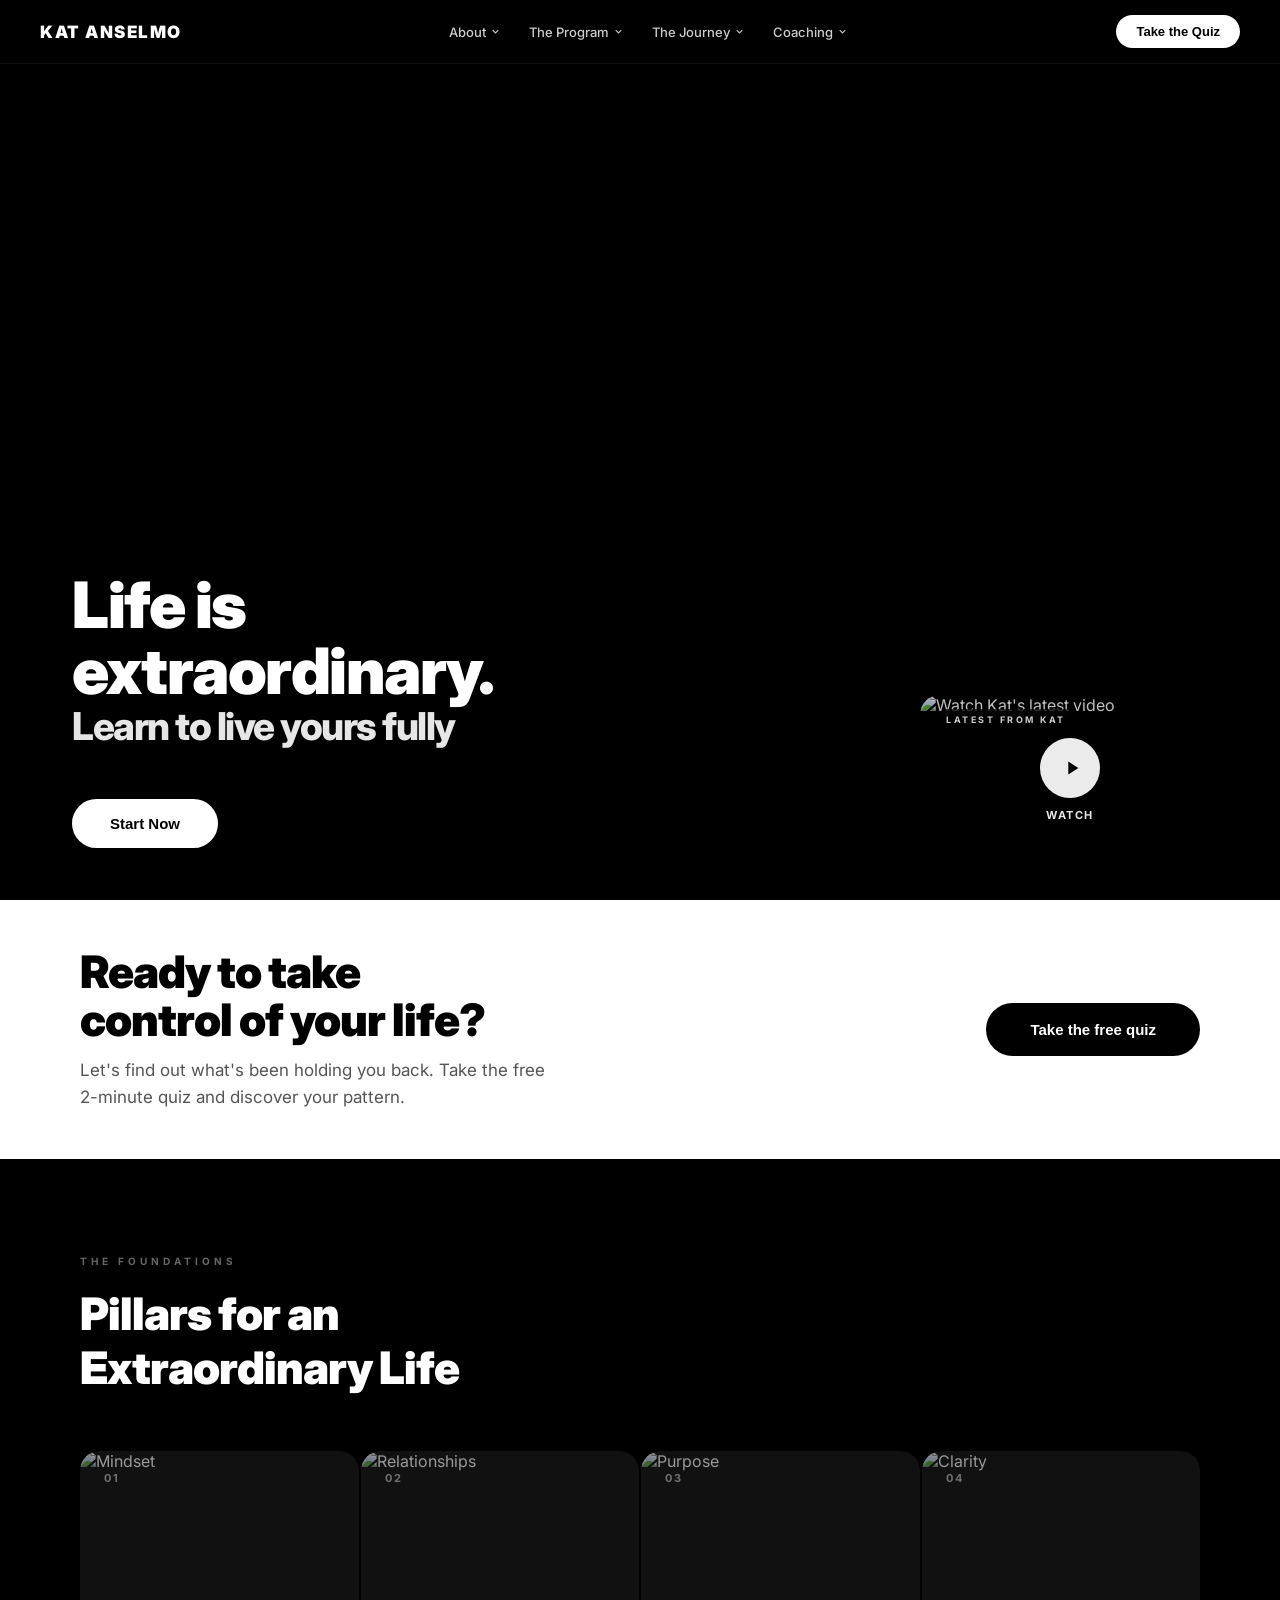
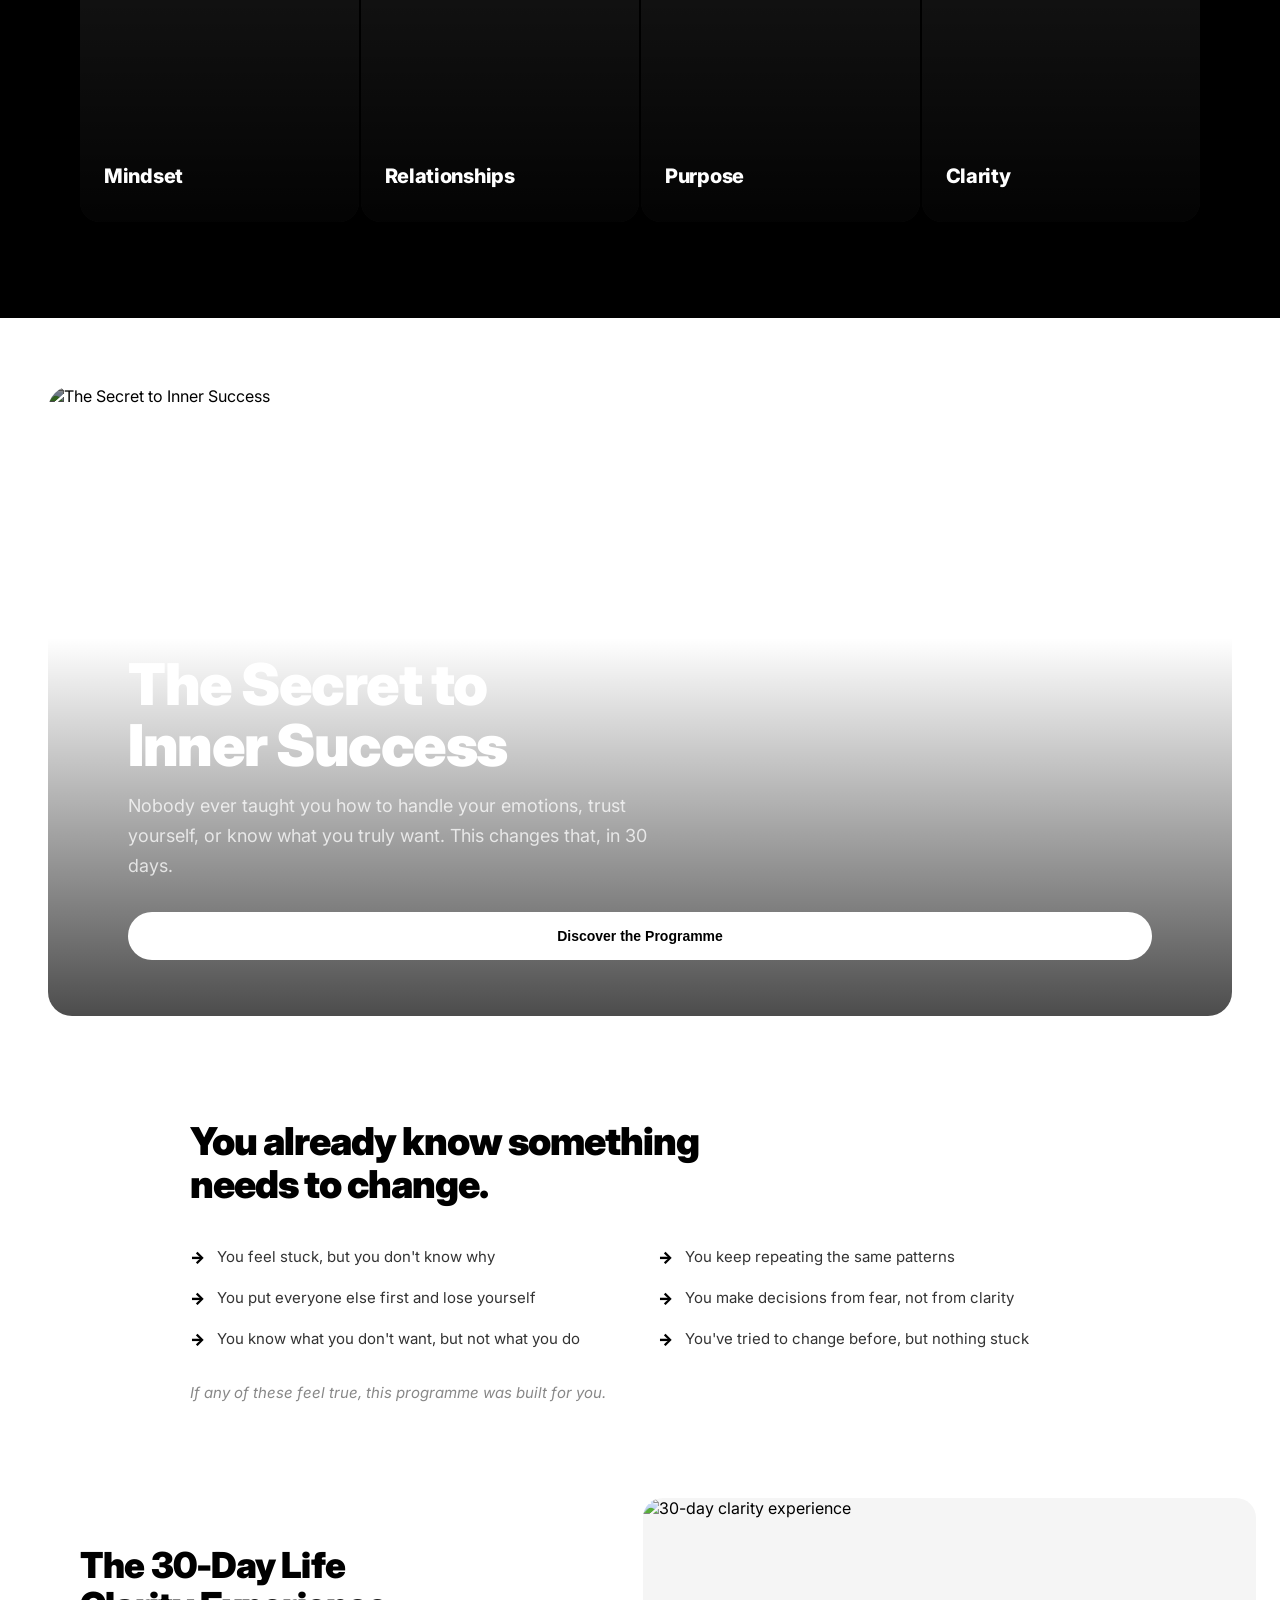
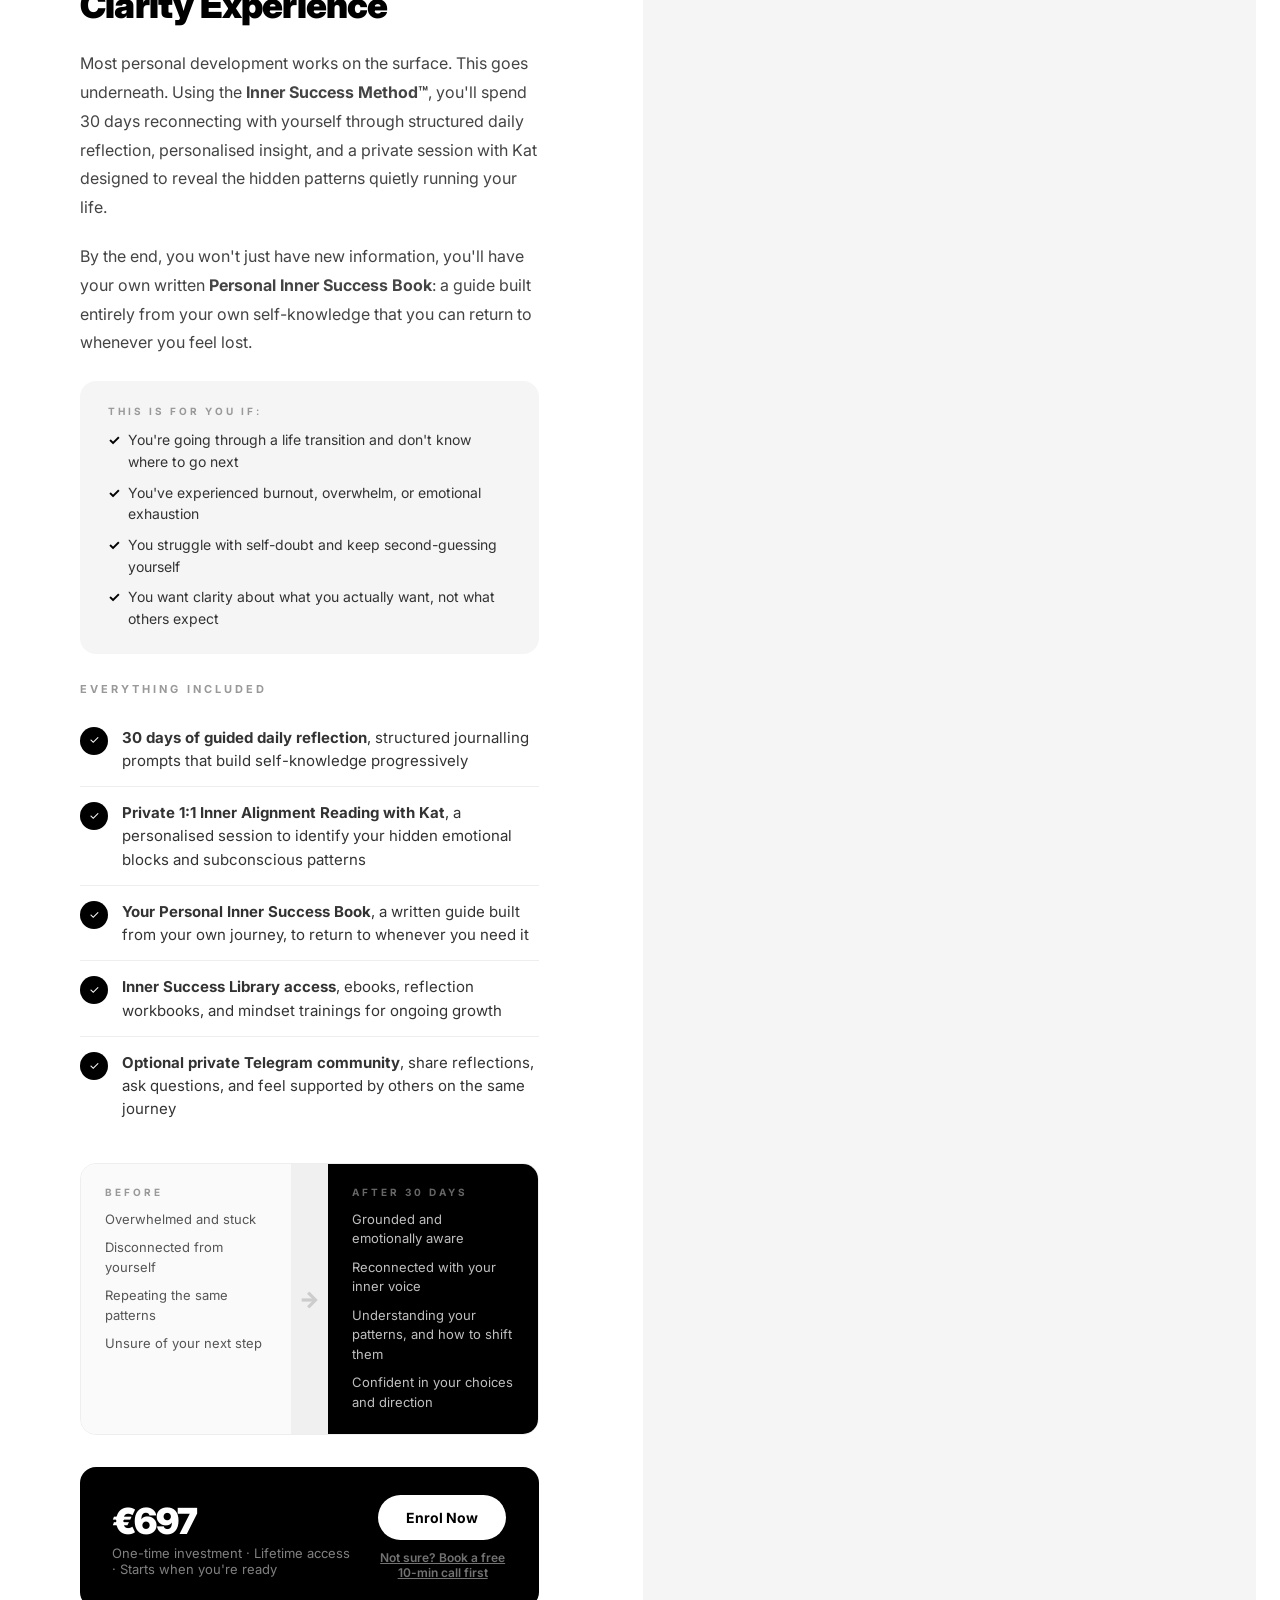
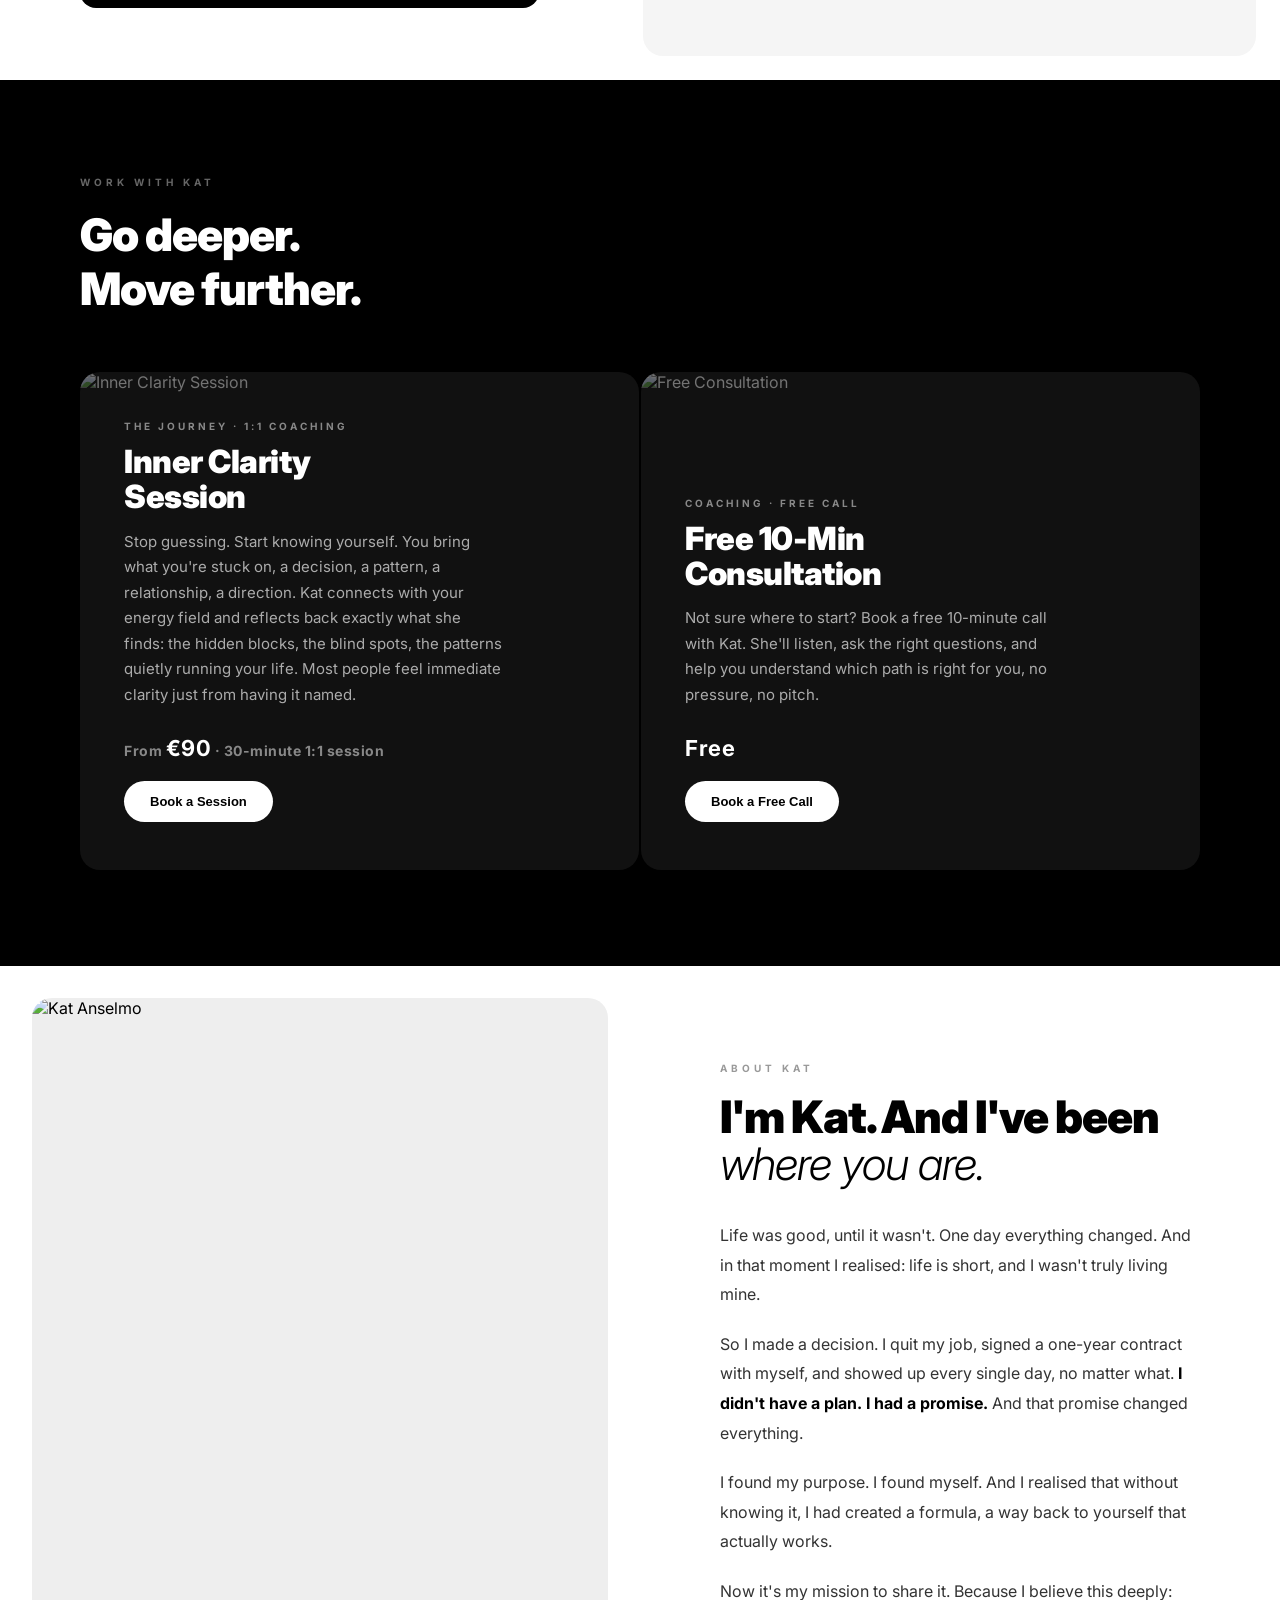
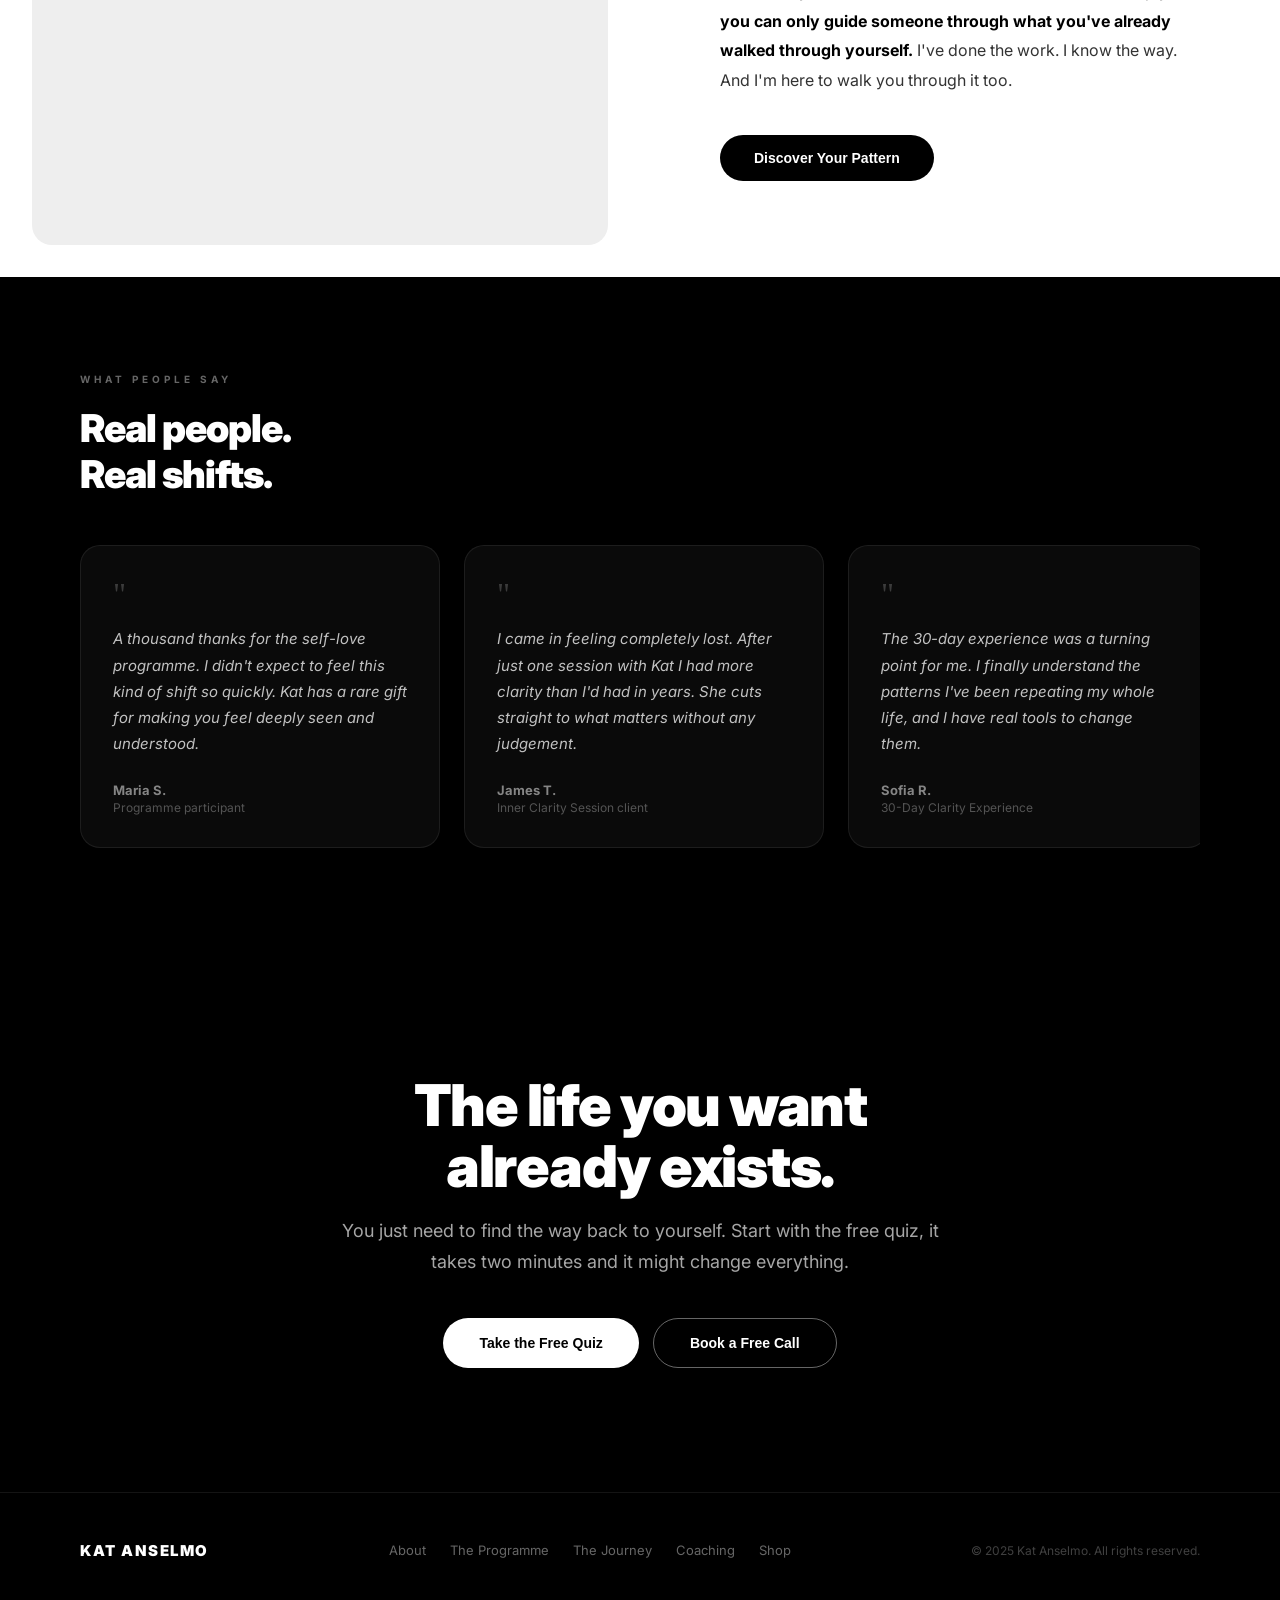
==== commit ac7421e9: "Update index.html" ====
--- a/index.html
+++ b/index.html
@@ -1,396 +1,1786 @@
 <!DOCTYPE html>
 <html lang="en">
 <head>
-    <meta charset="UTF-8">
-    <meta name="viewport" content="width=device-width, initial-scale=1.0">
-    <title>Kat Anselmo - Life is extraordinary. Learn to live yours fully.</title>
-    <style>
-        :root {
-            --primary: #111111;
-            --accent: #E6C280;
-            --bg: #FDFDFD;
-            --text: #333333;
-            --text-muted: #666666;
-            --border: #EAEAEA;
-        }
-        body {
-            font-family: -apple-system, BlinkMacSystemFont, "Segoe UI", Roboto, Helvetica, Arial, sans-serif;
-            margin: 0;
-            padding: 0;
-            background-color: var(--bg);
-            color: var(--text);
-            line-height: 1.6;
-        }
-        header {
-            display: flex;
-            justify-content: space-between;
-            align-items: center;
-            padding: 20px 40px;
-            border-bottom: 1px solid var(--border);
-        }
-        .logo {
-            font-weight: bold;
-            font-size: 1.2rem;
-            text-decoration: none;
-            color: var(--primary);
-        }
-        nav a {
-            margin-left: 20px;
-            text-decoration: none;
-            color: var(--text-muted);
-        }
-        .btn {
-            background-color: var(--primary);
-            color: white;
-            padding: 10px 20px;
-            text-decoration: none;
-            border-radius: 4px;
-            font-weight: 500;
-            display: inline-block;
-        }
-        .btn-secondary {
-            background-color: transparent;
-            border: 1px solid var(--border);
-            color: var(--text);
-        }
-        .container {
-            max-width: 1100px;
-            margin: 0 auto;
-            padding: 40px 20px;
-        }
-        .hero {
-            text-align: center;
-            padding: 60px 20px;
-        }
-        .hero h1 {
-            font-size: 2.5rem;
-            margin-bottom: 20px;
-        }
-        .video-section {
-            max-width: 800px;
-            margin: 40px auto;
-        }
-        .pillars {
-            display: grid;
-            grid-template-columns: repeat(auto-fit, minmax(220px, 1fr));
-            gap: 20px;
-            margin: 40px 0;
-        }
-        .pillar-card {
-            padding: 25px;
-            border: 1px solid var(--border);
-            border-radius: 6px;
-        }
-        .pillar-num {
-            font-size: 0.85rem;
-            color: var(--text-muted);
-        }
-        .bullets {
-            list-style: none;
-            padding: 0;
-        }
-        .bullets li {
-            margin-bottom: 12px;
-            padding-left: 20px;
-            position: relative;
-        }
-        .bullets li::before {
-            content: "→";
-            position: absolute;
-            left: 0;
-            color: var(--text-muted);
-        }
-        .features {
-            margin: 30px 0;
-        }
-        .feature-item {
-            display: flex;
-            align-items: flex-start;
-            margin-bottom: 15px;
-        }
-        .feature-check {
-            color: green;
-            margin-right: 10px;
-        }
-        .pricing-box {
-            border: 1px solid var(--primary);
-            padding: 30px;
-            border-radius: 8px;
-            text-align: center;
-            max-width: 400px;
-            margin: 40px auto;
-        }
-        .price {
-            font-size: 2rem;
-            font-weight: bold;
-            margin: 15px 0;
-        }
-        .testimonials {
-            background: #F9F9F9;
-            padding: 60px 20px;
-            text-align: center;
-        }
-        .testimonial-card {
-            max-width: 600px;
-            margin: 0 auto 30px;
-            font-style: italic;
-        }
-        .author {
-            font-style: normal;
-            font-weight: bold;
-            margin-top: 10px;
-            display: block;
-        }
-        footer {
-            text-align: center;
-            padding: 40px;
-            border-top: 1px solid var(--border);
-            color: var(--text-muted);
-            font-size: 0.9rem;
-        }
-    </style>
+<meta charset="UTF-8">
+<meta name="viewport" content="width=device-width, initial-scale=1.0, viewport-fit=cover">
+<meta name="theme-color" content="#000000">
+<meta name="description" content="Kat Anselmo, Personal transformation coach helping you reconnect with yourself, find clarity, and live fully.">
+<meta property="og:title" content="Kat Anselmo, Life is extraordinary. Learn to live yours fully.">
+<meta property="og:description" content="Discover your pattern, find your direction, and take the next step with Kat Anselmo, personal coach and creator of the Inner Success Method™.">
+<meta property="og:image" content="https://yt3.googleusercontent.com/EnrWO-MyVOdoss2sHWWYDowAPRiAeF9di5noGTQTJ4oD16N6YJidL72GyLL6UGkLJp0vILEt=w1200">
+<meta property="og:type" content="website">
+<meta name="twitter:card" content="summary_large_image">
+<title>Kat Anselmo, Life is extraordinary. Learn to live yours fully.</title>
+<link rel="icon" type="image/png" href="https://raw.githubusercontent.com/joedcosta/katanselmo.com/main/images/Logo_KatsYoga.png">
+<link rel="apple-touch-icon" href="https://raw.githubusercontent.com/joedcosta/katanselmo.com/main/images/Logo_KatsYoga.png">
+<link href="https://fonts.googleapis.com/css2?family=Inter:wght@400;500;600;700;800;900&display=swap" rel="stylesheet">
+<style>
+
+/* ══════════════════════════════════════════
+   RESET & BASE
+══════════════════════════════════════════ */
+*, *::before, *::after {
+  margin: 0; padding: 0; box-sizing: border-box;
+  -webkit-tap-highlight-color: transparent;
+}
+html {
+  scroll-behavior: smooth;
+  -webkit-text-size-adjust: 100%;
+  text-size-adjust: 100%;
+}
+body {
+  font-family: 'Inter', sans-serif;
+  background: #000;
+  color: #fff;
+  overflow-x: hidden;
+}
+img { display: block; max-width: 100%; }
+a { text-decoration: none; color: inherit; }
+
+/* ══════════════════════════════════════════
+   FIXED NAV, black, stays on top
+══════════════════════════════════════════ */
+.site-nav {
+  position: fixed; top: 0; left: 0; right: 0;
+  height: 64px; background: #000; z-index: 500;
+  display: flex; align-items: center;
+  justify-content: space-between; padding: 0 40px;
+  border-bottom: 1px solid rgba(255,255,255,.06);
+}
+.site-nav .logo {
+  font-size: 17px; font-weight: 900; letter-spacing: 1.5px;
+  color: #fff; text-transform: uppercase; white-space: nowrap;
+}
+.site-nav .nav-links {
+  display: flex; align-items: center; gap: 4px;
+  list-style: none; flex: 1; justify-content: center;
+}
+.site-nav .nav-links a {
+  font-size: 13px; font-weight: 500; color: rgba(255,255,255,.8);
+  padding: 6px 12px; border-radius: 6px;
+  display: flex; align-items: center; gap: 4px;
+  transition: background .15s, color .15s;
+}
+.site-nav .nav-links a:hover { background: rgba(255,255,255,.08); color: #fff; }
+.site-nav .nav-links svg { width: 11px; height: 11px; }
+.nav-right { display: flex; align-items: center; gap: 14px; }
+.nav-btn {
+  font-size: 13px; font-weight: 700; color: #000;
+  background: #fff; border: none; cursor: pointer;
+  padding: 9px 20px; border-radius: 40px;
+  transition: background .2s; white-space: nowrap;
+  touch-action: manipulation;
+}
+.nav-btn:hover { background: #e0e0e0; }
+.nav-hamburger {
+  display: none; background: none; border: none;
+  cursor: pointer; flex-direction: column; gap: 5px; padding: 8px 4px;
+}
+.nav-hamburger span {
+  display: block; width: 22px; height: 2px;
+  background: #fff; border-radius: 2px;
+  transition: transform .2s, opacity .2s; transform-origin: center;
+}
+.nav-hamburger.open span:nth-child(1) { transform: translateY(7px) rotate(45deg); }
+.nav-hamburger.open span:nth-child(2) { opacity: 0; }
+.nav-hamburger.open span:nth-child(3) { transform: translateY(-7px) rotate(-45deg); }
+
+/* Mobile drawer */
+.mobile-drawer {
+  display: none; position: fixed;
+  top: 64px; left: 0; right: 0; z-index: 499;
+  background: #000; border-top: 1px solid rgba(255,255,255,.08);
+  flex-direction: column; padding: 8px 0 20px;
+  box-shadow: 0 16px 40px rgba(0,0,0,.9);
+  animation: drawerIn .2s ease;
+}
+.mobile-drawer.open { display: flex; }
+@keyframes drawerIn {
+  from { opacity: 0; transform: translateY(-8px); }
+  to   { opacity: 1; transform: translateY(0); }
+}
+.mobile-drawer a {
+  padding: 14px 24px; font-size: 15px; font-weight: 600;
+  color: rgba(255,255,255,.85); border-bottom: 1px solid rgba(255,255,255,.06);
+}
+.mobile-drawer a:last-of-type { border: none; }
+.drawer-cta {
+  margin: 14px 24px 0; display: block; text-align: center;
+  background: #fff; color: #000; font-size: 14px; font-weight: 700;
+  padding: 13px 24px; border-radius: 40px; border: none;
+  cursor: pointer; font-family: 'Inter', sans-serif;
+}
+
+@media (max-width: 768px) {
+  .site-nav { padding: 0 18px; }
+  .site-nav .nav-links { display: none; }
+  .nav-btn { display: none; }
+  .nav-hamburger { display: flex; }
+}
+
+/* ══════════════════════════════════════════
+   HOMEPAGE, scrollable sections
+   All sections sit below the fixed nav (pt:64px)
+══════════════════════════════════════════ */
+.homepage { padding-top: 64px; }
+
+/* ── HERO ── */
+.hero {
+  /* Black background shows around rounded image, Tony Robbins look */
+  background: #000;
+  padding: 20px 20px 0;
+}
+.hero-inner {
+  /* The actual rounded image container */
+  position: relative;
+  width: 100%;
+  height: calc(100vh - 64px - 20px);
+  height: calc(100dvh - 64px - 20px);
+  min-height: 500px;
+  overflow: hidden;
+  border-radius: 24px;
+}
+.hero-bg {
+  position: absolute; inset: 0;
+  background-image: url('https://yt3.googleusercontent.com/EnrWO-MyVOdoss2sHWWYDowAPRiAeF9di5noGTQTJ4oD16N6YJidL72GyLL6UGkLJp0vILEt=w2276-fcrop64=1,00005a57ffffa5a8-k-c0xffffffff-no-nd-rj');
+  background-size: cover; background-position: center 20%;
+}
+.hero-bg::after {
+  content: ''; position: absolute; inset: 0;
+  background:
+    linear-gradient(to top, rgba(0,0,0,.8) 0%, rgba(0,0,0,.2) 45%, transparent 70%),
+    linear-gradient(to right, rgba(0,0,0,.55) 0%, transparent 55%);
+}
+.hero-content {
+  position: absolute; bottom: 52px; left: 52px;
+  z-index: 2; max-width: 640px;
+}
+.hero-content h1 {
+  font-size: clamp(38px, 5vw, 72px); font-weight: 900;
+  line-height: 1.04; letter-spacing: -1.5px; color: #fff;
+  margin-bottom: 52px;
+}
+.hero-sub {
+  display: block; font-size: clamp(22px, 3vw, 44px);
+  font-weight: 800; line-height: 1.1;
+  color: rgba(255,255,255,.9);
+}
+.hero-cta {
+  display: inline-block; font-size: 15px; font-weight: 700;
+  color: #000; background: #fff; border: none; cursor: pointer;
+  padding: 16px 38px; border-radius: 40px;
+  transition: background .2s; touch-action: manipulation;
+}
+.hero-cta:hover { background: #e0e0e0; }
+
+/* Video card, Tony Robbins style: poster + play button → lightbox */
+.hero-video-card {
+  position: absolute; bottom: 36px; right: 40px; z-index: 3;
+  width: 300px; border-radius: 20px; overflow: hidden;
+  box-shadow: 0 12px 48px rgba(0,0,0,.7);
+  cursor: pointer; transition: transform .25s, box-shadow .25s;
+}
+.hero-video-card:hover { transform: translateY(-4px); box-shadow: 0 20px 64px rgba(0,0,0,.8); }
+.hero-video-label {
+  position: absolute; top: 14px; left: 16px; z-index: 2;
+  font-size: 9px; font-weight: 700; letter-spacing: 2.5px;
+  text-transform: uppercase; color: rgba(255,255,255,.8);
+  background: rgba(0,0,0,.45); backdrop-filter: blur(6px);
+  padding: 5px 10px; border-radius: 40px;
+}
+.hero-video-poster {
+  width: 100%; aspect-ratio: 16/9; object-fit: cover; display: block;
+  filter: brightness(.75);
+}
+.hero-video-play {
+  position: absolute; inset: 0; display: flex;
+  flex-direction: column; align-items: center; justify-content: center; gap: 10px;
+}
+.hero-video-play-btn {
+  width: 60px; height: 60px; border-radius: 50%;
+  background: rgba(255,255,255,.92);
+  display: flex; align-items: center; justify-content: center;
+  transition: transform .2s, background .2s;
+}
+.hero-video-card:hover .hero-video-play-btn { transform: scale(1.1); background: #fff; }
+.hero-video-play-btn svg { width: 22px; height: 22px; margin-left: 3px; }
+.hero-video-play-text {
+  font-size: 11px; font-weight: 700; color: rgba(255,255,255,.9);
+  letter-spacing: 1.5px; text-transform: uppercase;
+}
+
+/* Video lightbox modal */
+.vid-overlay {
+  display: none; position: fixed; inset: 0; z-index: 8500;
+  background: rgba(0,0,0,.92); backdrop-filter: blur(12px);
+  align-items: center; justify-content: center; padding: 20px;
+}
+.vid-overlay.open { display: flex; animation: vidFade .2s ease; }
+@keyframes vidFade { from{opacity:0;} to{opacity:1;} }
+.vid-modal {
+  position: relative; width: 100%; max-width: 900px;
+  aspect-ratio: 16/9; border-radius: 20px; overflow: hidden;
+  box-shadow: 0 32px 100px rgba(0,0,0,.8);
+  animation: vidScale .3s cubic-bezier(.34,1,.64,1);
+}
+@keyframes vidScale { from{transform:scale(.92);opacity:0;} to{transform:scale(1);opacity:1;} }
+.vid-modal iframe { position: absolute; inset: 0; width: 100%; height: 100%; border: none; }
+.vid-close {
+  position: absolute; top: -48px; right: 0;
+  background: none; border: none; cursor: pointer;
+  color: rgba(255,255,255,.7); font-size: 14px; font-weight: 600;
+  font-family: 'Inter', sans-serif; display: flex; align-items: center; gap: 6px;
+  transition: color .15s;
+}
+.vid-close:hover { color: #fff; }
+
+@media (max-width: 768px) {
+  .hero { height: 75svh; min-height: 440px; }
+  .hero-content { bottom: 28px; left: 20px; right: 20px; }
+  .hero-content h1 { font-size: clamp(28px, 9vw, 42px); margin-bottom: 32px; }
+  .hero-sub { font-size: clamp(16px, 5.5vw, 24px); }
+  .hero-cta { padding: 14px 30px; font-size: 14px; }
+  .hero-video-card { display: none !important; }
+  .hero { padding: 12px 12px 0; }
+  .hero-inner { height: 75svh; min-height: 400px; border-radius: 18px; }
+  .hero-content { bottom: 24px; left: 20px; right: 20px; }
+}
+
+/* Mobile video strip, only visible below 768px */
+.mobile-video {
+  display: none; background: #111;
+  border-top: 1px solid rgba(255,255,255,.06);
+}
+@media (max-width: 768px) { .mobile-video { display: block; } }
+.mobile-video-header {
+  padding: 12px 18px 8px; display: flex;
+  align-items: center; justify-content: space-between;
+}
+.mobile-video-label {
+  font-size: 9px; font-weight: 700; letter-spacing: 2.5px;
+  text-transform: uppercase; color: rgba(255,255,255,.4);
+}
+.mobile-video-cta {
+  font-size: 11px; font-weight: 700; color: #000;
+  background: #fff; border: none; cursor: pointer;
+  padding: 7px 16px; border-radius: 40px;
+}
+/* Mobile video: poster + play → same lightbox */
+.mobile-video-poster-wrap {
+  position: relative; cursor: pointer;
+}
+.mobile-video-poster-wrap img {
+  width: 100%; max-height: 220px; object-fit: cover; display: block; opacity: .85;
+}
+.mobile-video-poster-overlay {
+  position: absolute; inset: 0; display: flex;
+  align-items: center; justify-content: center; gap: 10px; flex-direction: column;
+}
+.mvp-btn {
+  width: 56px; height: 56px; border-radius: 50%;
+  background: rgba(255,255,255,.92);
+  display: flex; align-items: center; justify-content: center;
+}
+.mvp-btn svg { width: 22px; height: 22px; margin-left: 3px; }
+.mvp-label {
+  font-size: 11px; font-weight: 700;
+  color: rgba(255,255,255,.9); letter-spacing: 1px; text-transform: uppercase;
+}
+.mobile-video-hint {
+  padding: 10px 18px 16px; font-size: 12px;
+  color: rgba(255,255,255,.3); text-align: center;
+}
+
+/* ── QUIZ STRIP, call to action between hero and pillars ── */
+.quiz-strip {
+  background: #fff; color: #000;
+  display: flex; align-items: center; justify-content: space-between;
+  padding: 48px 80px; gap: 40px;
+}
+.quiz-strip-left h2 {
+  font-size: clamp(28px, 3.5vw, 48px); font-weight: 900;
+  letter-spacing: -1px; line-height: 1.08; margin-bottom: 12px;
+}
+.quiz-strip-left p { font-size: 17px; color: #555; line-height: 1.6; max-width: 480px; }
+.quiz-strip-right { flex-shrink: 0; }
+.btn-quiz-strip {
+  display: inline-block; font-size: 15px; font-weight: 700;
+  color: #fff; background: #000; border: none; cursor: pointer;
+  padding: 18px 44px; border-radius: 40px; white-space: nowrap;
+  transition: background .2s; touch-action: manipulation;
+}
+.btn-quiz-strip:hover { background: #222; }
+
+@media (max-width: 768px) {
+  .quiz-strip { flex-direction: column; padding: 40px 20px; gap: 24px; }
+  .quiz-strip-left h2 { font-size: clamp(24px, 7vw, 36px); }
+  .quiz-strip-right { width: 100%; }
+  .btn-quiz-strip { width: 100%; text-align: center; }
+}
+
+/* ── PILLARS ── */
+.pillars { background: #000; padding: 96px 80px; }
+.section-label {
+  font-size: 10px; font-weight: 700; letter-spacing: 4px;
+  text-transform: uppercase; color: rgba(255,255,255,.4);
+  margin-bottom: 20px;
+}
+.pillars h2 {
+  font-size: clamp(28px, 3.5vw, 48px); font-weight: 900;
+  letter-spacing: -1px; color: #fff; margin-bottom: 56px; max-width: 520px;
+}
+.pillars-grid {
+  display: grid; grid-template-columns: repeat(4, 1fr); gap: 2px;
+}
+.pillar-card {
+  position: relative; overflow: hidden;
+  aspect-ratio: 3/4; cursor: pointer;
+  background: #111;
+  border-radius: 20px;
+}
+.pillar-card img {
+  width: 100%; height: 100%; object-fit: cover;
+  filter: brightness(.6) saturate(.8);
+  transition: transform .5s ease, filter .5s ease;
+}
+.pillar-card:hover img { transform: scale(1.06); filter: brightness(.4) saturate(.6); }
+.pillar-card-content {
+  position: absolute; inset: 0; padding: 28px 24px;
+  display: flex; flex-direction: column; justify-content: flex-end;
+  background: linear-gradient(to top, rgba(0,0,0,.8) 0%, transparent 60%);
+}
+.pillar-card h3 {
+  font-size: 20px; font-weight: 800; color: #fff;
+  letter-spacing: -.3px; margin-bottom: 6px;
+}
+.pillar-card p {
+  font-size: 13px; color: rgba(255,255,255,.6); line-height: 1.5;
+  max-height: 0; overflow: hidden;
+  transition: max-height .4s ease, opacity .4s ease;
+  opacity: 0;
+}
+.pillar-card:hover p { max-height: 80px; opacity: 1; }
+.pillar-number {
+  position: absolute; top: 20px; left: 24px;
+  font-size: 11px; font-weight: 700; letter-spacing: 2px;
+  color: rgba(255,255,255,.4);
+}
+
+@media (max-width: 1024px) { .pillars-grid { grid-template-columns: repeat(2, 1fr); } }
+@media (max-width: 768px) {
+  .pillars { padding: 64px 20px; }
+  .pillars-grid { grid-template-columns: 1fr 1fr; gap: 2px; }
+  .pillar-card { aspect-ratio: 1; }
+  .pillar-card h3 { font-size: 16px; }
+}
+
+/* ── PROGRAM ── */
+.program { background: #fff; color: #000; padding-top: 20px; }
+.program-hero {
+  position: relative; height: 70vh; min-height: 480px; overflow: hidden;
+  border-radius: 24px;
+  margin: 48px 48px 0;
+}
+.program-hero img {
+  width: 100%; height: 100%; object-fit: cover;
+  filter: brightness(.55);
+}
+.program-hero-content {
+  position: absolute; inset: 0; display: flex;
+  flex-direction: column; justify-content: flex-end;
+  padding: 56px 80px;
+  background: linear-gradient(to top, rgba(0,0,0,.7) 0%, transparent 60%);
+}
+.program-hero-content .section-label { color: rgba(255,255,255,.5); }
+.program-hero-content h2 {
+  font-size: clamp(32px, 4.5vw, 64px); font-weight: 900;
+  color: #fff; letter-spacing: -1.5px; line-height: 1.05;
+  max-width: 700px; margin-bottom: 16px;
+}
+.program-hero-content p {
+  font-size: 18px; color: rgba(255,255,255,.75);
+  max-width: 520px; line-height: 1.65; margin-bottom: 32px;
+}
+.btn-program-hero {
+  display: inline-block; font-size: 14px; font-weight: 700;
+  color: #000; background: #fff; border: none; cursor: pointer;
+  padding: 16px 36px; border-radius: 40px;
+  transition: background .2s; touch-action: manipulation;
+}
+.btn-program-hero:hover { background: #e0e0e0; }
+
+.program-body { display: flex; align-items: stretch; }
+.program-left {
+  width: 50%; padding: 72px 80px; background: #fff;
+}
+.program-left h3 {
+  font-size: clamp(24px, 2.8vw, 38px); font-weight: 900;
+  color: #000; letter-spacing: -.8px; line-height: 1.1; margin-bottom: 24px;
+}
+.program-left p { font-size: 16px; color: #444; line-height: 1.8; margin-bottom: 20px; }
+.program-includes { margin: 28px 0; }
+.program-includes h4 {
+  font-size: 11px; font-weight: 700; letter-spacing: 3px;
+  text-transform: uppercase; color: #999; margin-bottom: 16px;
+}
+.program-item {
+  display: flex; align-items: flex-start; gap: 14px;
+  padding: 14px 0; border-bottom: 1px solid #eee;
+  font-size: 15px; color: #333; line-height: 1.55;
+}
+.program-item:last-child { border: none; }
+.program-item-icon {
+  width: 28px; height: 28px; background: #000; border-radius: 50%;
+  display: flex; align-items: center; justify-content: center;
+  color: #fff; font-size: 12px; flex-shrink: 0; margin-top: 1px;
+}
+.program-price-box {
+  background: #000; color: #fff; border-radius: 16px;
+  padding: 28px 32px; margin-top: 32px;
+  display: flex; align-items: center; justify-content: space-between; gap: 24px;
+}
+.program-price-box .price {
+  font-size: 36px; font-weight: 900; letter-spacing: -1px;
+}
+.program-price-box .price-sub {
+  font-size: 13px; color: rgba(255,255,255,.5); margin-top: 2px;
+}
+.btn-enroll {
+  display: inline-block; font-size: 14px; font-weight: 700;
+  color: #000; background: #fff; border: none; cursor: pointer;
+  padding: 14px 28px; border-radius: 40px; white-space: nowrap;
+  transition: background .2s; touch-action: manipulation;
+}
+.btn-enroll:hover { background: #ddd; }
+
+.program-right {
+  width: 50%; position: relative; overflow: hidden; background: #f5f5f5;
+  border-radius: 20px;
+  margin: 24px;
+}
+.program-right img { width: 100%; height: 100%; object-fit: cover; }
+
+@media (max-width: 1024px) { .program-body { flex-direction: column; } .program-left, .program-right { width: 100%; } .program-right { height: 50vw; } }
+@media (max-width: 768px) {
+  .program-hero { margin: 24px 16px 0; border-radius: 16px; }
+  .program-hero-content { padding: 24px 20px; }
+  .program-left { padding: 32px 20px; }
+  .program-price-box { flex-direction: column; align-items: flex-start; }
+}
+@media (max-width: 768px) {
+  .program-hero-content { padding: 32px 20px; }
+  .program-left { padding: 40px 20px; }
+  .program-price-box { flex-direction: column; align-items: flex-start; }
+}
+
+/* ── JOURNEY & COACHING ── */
+.journey-coaching { background: #000; padding: 96px 80px; }
+.journey-coaching > .section-label { margin-bottom: 20px; }
+.journey-coaching > h2 {
+  font-size: clamp(28px, 3.5vw, 52px); font-weight: 900;
+  color: #fff; letter-spacing: -1px; margin-bottom: 56px; max-width: 560px;
+}
+.jc-grid { display: grid; grid-template-columns: 1fr 1fr; gap: 2px; }
+.jc-card {
+  position: relative; overflow: hidden;
+  background: #111; min-height: 480px;
+  display: flex; flex-direction: column; justify-content: flex-end;
+  padding: 48px 44px;
+  border-radius: 20px;
+}
+.jc-card img {
+  position: absolute; inset: 0; width: 100%; height: 100%;
+  object-fit: cover; filter: brightness(.45) saturate(.7);
+  transition: transform .6s ease;
+}
+.jc-card:hover img { transform: scale(1.04); }
+.jc-card-content { position: relative; z-index: 1; }
+.jc-card-tag {
+  font-size: 10px; font-weight: 700; letter-spacing: 3px;
+  text-transform: uppercase; color: rgba(255,255,255,.5); margin-bottom: 12px;
+}
+.jc-card h3 {
+  font-size: clamp(22px, 2.5vw, 36px); font-weight: 900;
+  color: #fff; letter-spacing: -.5px; line-height: 1.1; margin-bottom: 14px;
+}
+.jc-card p { font-size: 15px; color: rgba(255,255,255,.65); line-height: 1.7; margin-bottom: 28px; max-width: 380px; }
+.jc-price {
+  font-size: 14px; font-weight: 700; color: rgba(255,255,255,.5);
+  margin-bottom: 20px; letter-spacing: .5px;
+}
+.jc-price strong { color: #fff; font-size: 22px; }
+.btn-jc {
+  display: inline-flex; align-items: center; gap: 8px;
+  font-size: 13px; font-weight: 700; color: #000;
+  background: #fff; border: none; cursor: pointer;
+  padding: 13px 26px; border-radius: 40px;
+  transition: background .2s; touch-action: manipulation;
+}
+.btn-jc:hover { background: #e0e0e0; }
+
+@media (max-width: 768px) {
+  .journey-coaching { padding: 64px 20px; }
+  .jc-grid { grid-template-columns: 1fr; }
+  .jc-card { min-height: 400px; padding: 32px 24px; }
+}
+
+/* ── ABOUT ── */
+/* ── Program product sections ── */
+.prog-problem { background: #fff; color: #000; padding: 72px 80px; }
+.prog-problem-inner { max-width: 900px; margin: 0 auto; }
+.prog-problem-title { font-size: clamp(24px,3vw,42px); font-weight:900; color:#000; letter-spacing:-1px; line-height:1.1; margin-bottom:40px; }
+.prog-problem-grid { display:grid; grid-template-columns:1fr 1fr; gap:16px 36px; margin-bottom:32px; }
+.prog-prob-item { display:flex; align-items:flex-start; gap:12px; font-size:15px; color:#333; line-height:1.55; }
+.prob-icon { font-size:16px; font-weight:900; color:#000; flex-shrink:0; }
+.prog-problem-note { font-size:15px; color:#888; font-style:italic; }
+.prog-for-box { background:#f5f5f5; border-radius:16px; padding:24px 28px; margin:24px 0; }
+.prog-for-label { font-size:10px; font-weight:700; letter-spacing:3px; text-transform:uppercase; color:#999; margin-bottom:12px; }
+.prog-for-list { list-style:none; display:flex; flex-direction:column; gap:9px; }
+.prog-for-list li { font-size:14px; color:#333; padding-left:20px; position:relative; line-height:1.55; }
+.prog-for-list li::before { content:'✓'; position:absolute; left:0; font-weight:700; color:#000; }
+.prog-transform { display:flex; align-items:stretch; gap:0; margin:28px 0; border:1.5px solid #eee; border-radius:16px; overflow:hidden; }
+.prog-transform-col { flex:1; padding:22px 24px; }
+.prog-before { background:#fafafa; }
+.prog-after { background:#000; color:#fff; }
+.prog-transform-arrow { display:flex; align-items:center; justify-content:center; font-size:22px; font-weight:900; color:#ccc; padding:0 8px; background:#f0f0f0; flex-shrink:0; }
+.prog-t-label { font-size:10px; font-weight:700; letter-spacing:3px; text-transform:uppercase; color:#999; margin-bottom:12px; }
+.prog-after .prog-t-label { color:rgba(255,255,255,.4); }
+.prog-transform-col ul { list-style:none; display:flex; flex-direction:column; gap:9px; }
+.prog-transform-col li { font-size:13px; color:#555; line-height:1.5; }
+.prog-after li { color:rgba(255,255,255,.75); }
+.prog-cta-stack { display:flex; flex-direction:column; gap:10px; align-items:flex-start; }
+.btn-enroll-soft { font-size:12px; font-weight:600; color:rgba(255,255,255,.45); background:none; border:none; cursor:pointer; font-family:'Inter',sans-serif; text-decoration:underline; transition:color .15s; padding:0; }
+.btn-enroll-soft:hover { color:#fff; }
+@media (max-width:768px) {
+  .prog-problem { padding:48px 20px; }
+  .prog-problem-grid { grid-template-columns:1fr; gap:12px; }
+  .prog-transform { flex-direction:column; }
+  .prog-transform-arrow { padding:6px 0; }
+  .prog-cta-stack { width:100%; }
+  .btn-enroll { width:100%; text-align:center; }
+}
+
+.about { background: #fff; color: #000; }
+.about-inner {
+  display: grid; grid-template-columns: 1fr 1fr;
+  min-height: 80vh;
+}
+.about-image { position: relative; overflow: hidden; background: #eee; border-radius: 20px; margin: 32px; }
+.about-image img {
+  width: 100%; height: 100%; object-fit: cover; object-position: center 20%;
+}
+.about-content {
+  padding: 96px 80px; display: flex;
+  flex-direction: column; justify-content: center;
+}
+.about-content .section-label { color: #999; margin-bottom: 20px; }
+.about-content h2 {
+  font-size: clamp(32px, 3.5vw, 52px); font-weight: 900;
+  color: #000; letter-spacing: -1px; line-height: 1.06; margin-bottom: 32px;
+}
+.about-content h2 em { font-style: italic; font-weight: 300; }
+.about-body p {
+  font-size: 16px; color: #333; line-height: 1.85; margin-bottom: 20px;
+}
+.about-body p:last-child { margin-bottom: 0; }
+.about-body strong { font-weight: 700; color: #000; }
+.about-cta { margin-top: 40px; }
+.btn-about {
+  display: inline-block; font-size: 14px; font-weight: 700;
+  color: #fff; background: #000; border: none; cursor: pointer;
+  padding: 15px 34px; border-radius: 40px;
+  transition: background .2s; touch-action: manipulation;
+}
+.btn-about:hover { background: #222; }
+
+@media (max-width: 1024px) {
+  .about-inner { grid-template-columns: 1fr; }
+  .about-image { height: 60vw; min-height: 300px; }
+  .about-content { padding: 56px 20px; }
+}
+@media (max-width: 768px) {
+  .about-content { padding: 40px 20px; }
+  .about-content h2 { font-size: clamp(26px, 7vw, 38px); }
+}
+
+/* ── TESTIMONIALS ── */
+.testimonials { background: #000; padding: 96px 80px; overflow: hidden; }
+.testimonials h2 {
+  font-size: clamp(26px, 3vw, 44px); font-weight: 900;
+  color: #fff; letter-spacing: -1px; margin-bottom: 48px; max-width: 480px;
+}
+.testimonials-track {
+  display: flex; gap: 24px; overflow-x: auto;
+  scroll-snap-type: x mandatory; scrollbar-width: none;
+  padding-bottom: 8px;
+}
+.testimonials-track::-webkit-scrollbar { display: none; }
+.testimonial-card {
+  flex: 0 0 360px; scroll-snap-align: start;
+  background: rgba(255,255,255,.04); border: 1px solid rgba(255,255,255,.08);
+  border-radius: 20px; padding: 32px; position: relative;
+}
+.testimonial-quote {
+  font-size: 32px; line-height: 1; color: rgba(255,255,255,.2);
+  margin-bottom: 16px; font-family: Georgia, serif;
+}
+.testimonial-card p {
+  font-size: 15px; color: rgba(255,255,255,.75);
+  line-height: 1.75; margin-bottom: 24px; font-style: italic;
+}
+.testimonial-author { font-size: 13px; font-weight: 700; color: rgba(255,255,255,.5); }
+.testimonial-role { font-size: 12px; color: rgba(255,255,255,.3); margin-top: 2px; }
+
+@media (max-width: 768px) {
+  .testimonials { padding: 64px 20px; }
+  .testimonial-card { flex: 0 0 300px; }
+}
+
+/* ── FINAL CTA ── */
+.final-cta {
+  position: relative; overflow: hidden;
+  min-height: 60vh; display: flex;
+  align-items: center; justify-content: center;
+  background: #000; text-align: center; padding: 96px 40px;
+}
+.final-cta-bg {
+  position: absolute; inset: 0;
+  background: url('https://images.unsplash.com/photo-1506905925346-21bda4d32df4?w=1600&q=80&auto=format&fit=crop') center/cover;
+  filter: brightness(.25) saturate(.5);
+}
+.final-cta-content {
+  position: relative; z-index: 1; max-width: 640px;
+}
+.final-cta-content h2 {
+  font-size: clamp(32px, 4.5vw, 64px); font-weight: 900;
+  color: #fff; letter-spacing: -1.5px; line-height: 1.05; margin-bottom: 20px;
+}
+.final-cta-content p {
+  font-size: 18px; color: rgba(255,255,255,.65);
+  line-height: 1.7; margin-bottom: 40px;
+}
+.final-cta-btns { display: flex; gap: 14px; justify-content: center; flex-wrap: wrap; }
+.btn-cta-primary {
+  font-size: 14px; font-weight: 700; color: #000;
+  background: #fff; border: none; cursor: pointer;
+  padding: 16px 36px; border-radius: 40px;
+  transition: background .2s; touch-action: manipulation;
+}
+.btn-cta-primary:hover { background: #ddd; }
+.btn-cta-secondary {
+  font-size: 14px; font-weight: 700; color: #fff;
+  background: transparent; border: 1.5px solid rgba(255,255,255,.4);
+  cursor: pointer; padding: 16px 36px; border-radius: 40px;
+  transition: border-color .2s; touch-action: manipulation;
+}
+.btn-cta-secondary:hover { border-color: #fff; }
+
+@media (max-width: 768px) {
+  .final-cta { padding: 64px 20px; }
+  .btn-cta-primary, .btn-cta-secondary { width: 100%; justify-content: center; }
+}
+
+/* ── FOOTER ── */
+.site-footer {
+  background: #000; border-top: 1px solid rgba(255,255,255,.08);
+  padding: 48px 80px;
+  display: flex; align-items: center; justify-content: space-between; gap: 32px;
+}
+.footer-logo {
+  font-size: 15px; font-weight: 900; letter-spacing: 1.5px;
+  color: #fff; text-transform: uppercase;
+}
+.footer-links { display: flex; gap: 24px; flex-wrap: wrap; }
+.footer-links a { font-size: 13px; color: rgba(255,255,255,.4); transition: color .15s; }
+.footer-links a:hover { color: #fff; }
+.footer-copy { font-size: 12px; color: rgba(255,255,255,.25); }
+
+@media (max-width: 768px) {
+  .site-footer { flex-direction: column; align-items: flex-start; padding: 40px 20px; }
+}
+
+/* ══════════════════════════════════════════
+   QUIZ OVERLAY SYSTEM
+   Quiz runs as a full-screen overlay on top of
+   the homepage. .quiz-overlay.active = visible.
+══════════════════════════════════════════ */
+.quiz-overlay {
+  display: none; position: fixed; inset: 0; z-index: 800;
+  background: #000; flex-direction: column;
+  overflow: hidden;
+}
+.quiz-overlay.active { display: flex; }
+
+/* Quiz page panels inside overlay */
+.qp { display: none; flex-direction: column; flex: 1; overflow: hidden; }
+.qp.active { display: flex; }
+
+/* Quiz top-nav */
+.q-topnav {
+  height: 64px; background: #000; flex-shrink: 0;
+  display: flex; align-items: center; justify-content: space-between;
+  padding: 0 40px; border-bottom: 1px solid rgba(255,255,255,.06);
+}
+.q-topnav .qnav-logo {
+  font-size: 17px; font-weight: 900; letter-spacing: 1.5px;
+  color: #fff; text-transform: uppercase; text-decoration: none;
+}
+.q-topnav .qnav-close {
+  background: none; border: none; cursor: pointer;
+  color: rgba(255,255,255,.5); font-size: 13px; font-weight: 600;
+  font-family: 'Inter', sans-serif; display: flex; align-items: center; gap: 6px;
+  transition: color .15s;
+}
+.q-topnav .qnav-close:hover { color: #fff; }
+.prog-outer {
+  flex: 1; max-width: 200px; height: 3px;
+  background: rgba(255,255,255,.15); border-radius: 3px; margin: 0 24px; overflow: hidden;
+}
+.prog-inner { height: 100%; background: #fff; border-radius: 3px; transition: width .5s cubic-bezier(.4,0,.2,1); }
+
+/* Quiz split layout */
+.q-body { flex: 1; display: flex; min-height: 0; }
+.q-left {
+  width: 50%; background: #000;
+  display: flex; flex-direction: column;
+  padding: 48px 56px 40px; overflow-y: auto;
+}
+.q-right { width: 50%; flex-shrink: 0; overflow: hidden; }
+.q-right img { width: 100%; height: 100%; object-fit: cover; object-position: center 30%; display: block; }
+.step-label {
+  font-size: 10px; letter-spacing: 4px; text-transform: uppercase;
+  color: rgba(255,255,255,.4); font-weight: 700; margin-bottom: 20px;
+}
+.q-question {
+  font-size: clamp(20px, 2.4vw, 34px); font-weight: 800;
+  color: #fff; line-height: 1.15; letter-spacing: -.4px; margin-bottom: 28px;
+}
+.q-options { display: flex; flex-direction: column; gap: 9px; flex: 1; }
+.q-opt {
+  display: flex; align-items: center; gap: 14px; padding: 15px 18px;
+  border: 1.5px solid rgba(255,255,255,.12);
+  background: transparent; cursor: pointer;
+  color: rgba(255,255,255,.75); font-size: 14px; font-weight: 500;
+  font-family: 'Inter', sans-serif; text-align: left; border-radius: 10px;
+  transition: all .18s; line-height: 1.45; touch-action: manipulation; min-height: 52px;
+}
+.q-opt:hover { border-color: rgba(255,255,255,.45); background: rgba(255,255,255,.06); color: #fff; }
+.q-opt.sel  { border-color: #fff; background: rgba(255,255,255,.09); color: #fff; }
+.q-letter {
+  min-width: 30px; height: 30px; border-radius: 50%;
+  border: 1.5px solid rgba(255,255,255,.22);
+  display: flex; align-items: center; justify-content: center;
+  font-size: 11px; font-weight: 800; color: rgba(255,255,255,.35);
+  transition: all .18s; flex-shrink: 0;
+}
+.q-opt.sel .q-letter, .q-opt:hover .q-letter { border-color: #fff; background: #fff; color: #000; }
+.q-nav-row {
+  display: flex; align-items: center; justify-content: space-between;
+  margin-top: 24px; padding-top: 20px; border-top: 1px solid rgba(255,255,255,.07);
+}
+.btn-back {
+  background: none; border: none; cursor: pointer;
+  color: rgba(255,255,255,.3); font-size: 13px; font-weight: 600;
+  font-family: 'Inter', sans-serif; display: flex; align-items: center; gap: 6px;
+  transition: color .15s; padding: 8px 0; touch-action: manipulation;
+}
+.btn-back:hover { color: rgba(255,255,255,.65); }
+.btn-next {
+  font-size: 13px; font-weight: 700; color: #000; background: #fff;
+  border: none; cursor: pointer; padding: 13px 30px; border-radius: 40px;
+  font-family: 'Inter', sans-serif; transition: background .15s;
+  touch-action: manipulation; min-height: 46px;
+}
+.btn-next:hover:not(:disabled) { background: #ddd; }
+.btn-next:disabled { opacity: .25; cursor: not-allowed; }
+
+/* Contact form inside quiz */
+.contact-form-wrap { flex: 1; display: flex; min-height: 0; }
+.contact-left {
+  width: 50%; background: #000; display: flex; flex-direction: column;
+  justify-content: center; padding: 48px 56px; overflow-y: auto;
+}
+.contact-right { width: 50%; overflow: hidden; }
+.contact-right img { width: 100%; height: 100%; object-fit: cover; object-position: center 20%; display: block; filter: brightness(.75); }
+.step-q {
+  font-size: clamp(22px, 2.6vw, 36px); font-weight: 800;
+  color: #fff; line-height: 1.1; letter-spacing: -.5px; margin-bottom: 28px;
+}
+.form-grid { display: grid; grid-template-columns: 1fr 1fr; gap: 12px; margin-bottom: 12px; }
+.fg { display: flex; flex-direction: column; gap: 5px; }
+.fg.full { grid-column: 1 / -1; }
+.fg label { font-size: 9px; letter-spacing: 3px; text-transform: uppercase; color: rgba(255,255,255,.38); font-weight: 700; }
+.fg input, .fg select {
+  padding: 13px 15px; background: rgba(255,255,255,.06);
+  border: 1.5px solid rgba(255,255,255,.12); color: #fff;
+  font-size: 16px; font-family: 'Inter', sans-serif; border-radius: 9px;
+  outline: none; transition: border-color .2s; -webkit-appearance: none; appearance: none;
+}
+.fg input::placeholder { color: rgba(255,255,255,.2); }
+.fg input:focus, .fg select:focus { border-color: rgba(255,255,255,.5); }
+.fg select {
+  background-image: url("data:image/svg+xml,%3Csvg xmlns='http://www.w3.org/2000/svg' width='12' height='8' viewBox='0 0 12 8'%3E%3Cpath fill='rgba(255,255,255,0.4)' d='M6 8L0 0h12z'/%3E%3C/svg%3E");
+  background-repeat: no-repeat; background-position: right 14px center; padding-right: 36px;
+  color: rgba(255,255,255,.75);
+}
+.fg select option { background: #111; color: #fff; }
+.form-privacy { font-size: 11px; color: rgba(255,255,255,.22); line-height: 1.6; margin-top: 10px; }
+
+/* Results inside quiz */
+.results-wrap { flex: 1; display: flex; min-height: 0; overflow: hidden; }
+.res-left {
+  width: 50%; background: #fff; padding: 48px 52px; overflow-y: auto;
+  display: flex; flex-direction: column;
+}
+.res-right {
+  width: 50%; background: #000; display: flex; flex-direction: column;
+  justify-content: center; padding: 56px 48px; overflow-y: auto; position: relative;
+}
+.res-right::before {
+  content: ''; position: absolute; inset: 0; pointer-events: none;
+  background: radial-gradient(ellipse 70% 50% at 50% 60%, rgba(255,255,255,.03) 0%, transparent 70%);
+}
+.res-eyebrow { font-size: 9px; letter-spacing: 3.5px; text-transform: uppercase; color: #999; font-weight: 700; margin-bottom: 10px; }
+.res-badge { display: inline-block; background: #000; color: #fff; font-size: 10px; font-weight: 700; letter-spacing: 2px; text-transform: uppercase; padding: 5px 14px; border-radius: 40px; margin-bottom: 14px; }
+.res-name { font-size: clamp(26px, 3vw, 44px); font-weight: 900; color: #000; letter-spacing: -1px; line-height: 1.05; margin-bottom: 8px; }
+.res-tagline { font-size: 16px; color: #666; font-style: italic; margin-bottom: 22px; }
+.res-divider { height: 1px; background: #eee; margin-bottom: 20px; }
+.res-body { font-size: 14px; color: #333; line-height: 1.82; margin-bottom: 20px; }
+.res-body p + p { margin-top: 12px; }
+.res-traits { display: flex; flex-wrap: wrap; gap: 7px; margin-bottom: 20px; }
+.res-trait { font-size: 11px; font-weight: 600; color: #333; border: 1.5px solid #ccc; padding: 5px 13px; border-radius: 40px; }
+.res-insights { background: #f5f5f5; border-radius: 10px; padding: 18px 20px; }
+.res-insights h4 { font-size: 13px; font-weight: 800; color: #000; margin-bottom: 10px; }
+.res-insights li { font-size: 13px; color: #555; padding: 5px 0 5px 18px; list-style: none; position: relative; border-bottom: 1px solid #eaeaea; line-height: 1.6; }
+.res-insights li:last-child { border: none; }
+.res-insights li::before { content: '→'; position: absolute; left: 0; color: #000; font-weight: 800; }
+.book-eyebrow { font-size: 9px; letter-spacing: 3.5px; text-transform: uppercase; color: rgba(255,255,255,.35); font-weight: 700; margin-bottom: 10px; position: relative; z-index: 1; }
+.book-who { font-size: 14px; color: rgba(255,255,255,.3); font-style: italic; margin-bottom: 16px; position: relative; z-index: 1; }
+.book-title { font-size: clamp(26px, 2.8vw, 42px); font-weight: 900; color: #fff; line-height: 1.06; letter-spacing: -1px; margin-bottom: 12px; position: relative; z-index: 1; }
+.book-desc { font-size: 14px; color: rgba(255,255,255,.45); line-height: 1.75; margin-bottom: 26px; max-width: 320px; position: relative; z-index: 1; }
+.book-feats { margin-bottom: 26px; position: relative; z-index: 1; }
+.book-feat { display: flex; align-items: center; gap: 12px; padding: 10px 0; border-bottom: 1px solid rgba(255,255,255,.06); font-size: 13px; color: rgba(255,255,255,.5); }
+.book-feat:last-child { border: none; }
+.book-dot { width: 5px; height: 5px; border-radius: 50%; background: #fff; opacity: .35; flex-shrink: 0; }
+.btn-book { display: inline-flex; align-items: center; gap: 8px; font-size: 13px; font-weight: 800; color: #000; background: #fff; border: none; cursor: pointer; padding: 15px 32px; border-radius: 40px; font-family: 'Inter', sans-serif; transition: background .15s; position: relative; z-index: 1; touch-action: manipulation; }
+.btn-book:hover { background: #ddd; }
+.btn-book-sec { display: block; margin-top: 12px; font-size: 12px; color: rgba(255,255,255,.25); text-decoration: none; font-weight: 500; transition: color .15s; position: relative; z-index: 1; }
+.btn-book-sec:hover { color: rgba(255,255,255,.6); }
+
+/* Mobile quiz */
+@media (max-width: 768px) {
+  .q-topnav { padding: 0 18px; }
+  .prog-outer { max-width: 100px; margin: 0 12px; }
+  .q-body { flex-direction: column; overflow-y: auto; }
+  .q-right { width: 100%; height: 45vw; min-height: 180px; flex-shrink: 0; order: -1; }
+  .q-left { width: 100%; padding: 22px 18px 32px; overflow: visible; }
+  .q-question { font-size: clamp(17px, 5vw, 24px); margin-bottom: 18px; }
+  .q-opt { font-size: 13px; padding: 12px 14px; }
+  .q-letter { min-width: 27px; height: 27px; }
+  .contact-form-wrap { flex-direction: column; }
+  .contact-right { width: 100%; height: 45vw; flex-shrink: 0; }
+  .contact-left { width: 100%; padding: 24px 18px; justify-content: flex-start; }
+  .form-grid { grid-template-columns: 1fr; }
+  .results-wrap { flex-direction: column; overflow-y: auto; }
+  .res-left { width: 100%; padding: 28px 18px; overflow: visible; }
+  .res-right { width: 100%; padding: 32px 18px 48px; }
+  .book-desc { max-width: 100%; }
+  .btn-book { width: 100%; justify-content: center; }
+}
+
+/* ══════════════════════════════════════════
+   LOADER
+══════════════════════════════════════════ */
+#loader {
+  position: fixed; inset: 0; background: #000;
+  display: flex; flex-direction: column;
+  align-items: center; justify-content: center;
+  z-index: 9999; opacity: 0; pointer-events: none; transition: opacity .35s;
+}
+#loader.on { opacity: 1; pointer-events: all; }
+.loader-ring {
+  width: 44px; height: 44px; border: 2px solid rgba(255,255,255,.1);
+  border-top-color: #fff; border-radius: 50%;
+  animation: spin .7s linear infinite; margin-bottom: 20px;
+}
+@keyframes spin { to { transform: rotate(360deg); } }
+.loader-txt { font-size: 15px; font-weight: 600; color: rgba(255,255,255,.4); }
+
+/* ══════════════════════════════════════════
+   CALENDLY MODAL
+══════════════════════════════════════════ */
+.cal-overlay {
+  display: none; position: fixed; inset: 0; z-index: 8000;
+  background: rgba(0,0,0,.8); backdrop-filter: blur(8px);
+  -webkit-backdrop-filter: blur(8px); align-items: center; justify-content: center; padding: 16px;
+}
+.cal-overlay.open { display: flex; animation: calFadeIn .22s ease; }
+@keyframes calFadeIn { from { opacity: 0; } to { opacity: 1; } }
+.cal-modal {
+  background: #fff; border-radius: 20px; width: 100%; max-width: 800px;
+  height: calc(100vh - 40px); height: calc(100dvh - 40px);
+  display: flex; flex-direction: column; overflow: hidden;
+  box-shadow: 0 32px 100px rgba(0,0,0,.6);
+  animation: calSlideIn .28s cubic-bezier(.34,1,.64,1);
+}
+@keyframes calSlideIn { from { transform: translateY(24px) scale(.97); opacity: 0; } to { transform: translateY(0) scale(1); opacity: 1; } }
+.cal-modal-header { display: flex; align-items: center; justify-content: space-between; padding: 16px 20px; border-bottom: 1px solid #eee; flex-shrink: 0; background: #fff; }
+.cal-modal-title { font-size: 15px; font-weight: 800; color: #000; }
+.cal-modal-sub { font-size: 11px; color: #999; margin-top: 2px; }
+.cal-close { width: 36px; height: 36px; min-width: 36px; border-radius: 50%; border: none; background: #f0f0f0; cursor: pointer; display: flex; align-items: center; justify-content: center; font-size: 16px; color: #444; transition: background .15s; flex-shrink: 0; margin-left: 12px; }
+.cal-close:hover { background: #e0e0e0; }
+.cal-iframe-wrap { flex: 1; position: relative; overflow: hidden; min-height: 0; }
+.cal-iframe-wrap iframe { position: absolute; inset: 0; width: 100%; height: 100%; border: none; display: block; }
+.cal-loading { position: absolute; inset: 0; display: flex; flex-direction: column; align-items: center; justify-content: center; background: #fff; z-index: 2; transition: opacity .3s; }
+.cal-loading.hidden { opacity: 0; pointer-events: none; }
+.cal-spinner { width: 38px; height: 38px; border: 2px solid #eee; border-top-color: #000; border-radius: 50%; animation: spin .7s linear infinite; margin-bottom: 14px; }
+.cal-loading p { font-size: 13px; color: #bbb; font-weight: 500; }
+.cal-success { display: none; flex-direction: column; align-items: center; justify-content: center; text-align: center; padding: 48px 32px; background: #fff; position: absolute; inset: 0; z-index: 3; }
+.cal-success.show { display: flex; }
+.cal-success-icon { width: 72px; height: 72px; border-radius: 50%; background: #000; color: #fff; display: flex; align-items: center; justify-content: center; margin-bottom: 20px; font-size: 30px; animation: popIn .4s cubic-bezier(.34,1.56,.64,1); }
+@keyframes popIn { from { transform: scale(0); } to { transform: scale(1); } }
+.cal-success h3 { font-size: 24px; font-weight: 900; color: #000; letter-spacing: -.5px; margin-bottom: 10px; }
+.cal-success p { font-size: 15px; color: #666; line-height: 1.65; max-width: 340px; margin-bottom: 28px; }
+.cal-success-close { background: #000; color: #fff; border: none; cursor: pointer; font-size: 13px; font-weight: 700; padding: 14px 30px; border-radius: 40px; font-family: 'Inter', sans-serif; min-width: 200px; }
+.cal-success-close:hover { background: #222; }
+@media (max-width: 768px) {
+  .cal-overlay { padding: 0; align-items: flex-end; }
+  .cal-modal { border-radius: 24px 24px 0 0; height: 92vh; height: 92dvh; max-width: 100%; animation: calSlideUp .3s cubic-bezier(.34,1,.64,1); }
+  @keyframes calSlideUp { from { transform: translateY(100%); } to { transform: translateY(0); } }
+}
+
+/* ── Safe areas ── */
+@supports (padding: env(safe-area-inset-bottom)) {
+  @media (max-width: 768px) {
+    .q-left, .contact-left, .res-right { padding-bottom: max(32px, env(safe-area-inset-bottom)); }
+    .site-footer { padding-bottom: max(40px, env(safe-area-inset-bottom)); }
+  }
+}
+/* Landscape phones */
+@media (max-height: 500px) and (max-width: 900px) {
+  .hero { height: 100svh; }
+  .q-right { height: 35vw; min-height: 130px; }
+  .cal-modal { height: 96dvh; border-radius: 0; }
+}
+/* Very small */
+@media (max-width: 360px) {
+  .hero-content h1 { font-size: 26px; }
+  .hero-sub { font-size: 15px; }
+}
+
+</style>
 </head>
 <body>
 
-    <header>
-        <a href="#" class="logo">Kat Anselmo</a>
-        <nav>
-            <a href="#">About</a>
-            <a href="#">The Program</a>
-            <a href="#">The Journey</a>
-            <a href="#">Coaching</a>
-            <a href="#" class="btn" style="padding: 8px 16px; margin-left: 15px;">Take the Quiz</a>
-        </nav>
-    </header>
-
-    <div class="container hero">
-        <h1>Life is extraordinary. Learn to live yours fully</h1>
-        <a href="#" class="btn">Start Now</a>
-
-        <div class="video-section">
-            <!-- Video Section Start -->
-            <div class="video-wrapper" style="position: relative; padding-bottom: 56.25%; height: 0; overflow: hidden; max-width: 100%; border-radius: 8px; background: #000; box-shadow: 0 4px 20px rgba(0,0,0,0.1);">
-                <iframe 
-                    src="https://youtube.com" 
-                    title="Kat Anselmo - Transform your life" 
-                    allow="accelerometer; autoplay; clipboard-write; encrypted-media; gyroscope; picture-in-picture; web-share" 
-                    allowfullscreen
-                    poster="https://googleusercontent.com"
-                    style="position: absolute; top: 0; left: 0; width: 100%; height: 100%; border: 0;">
-                </iframe>
-            </div>
-            <!-- Video Section End -->
+<!-- ══════════════════════════════════════
+     FIXED SITE NAV
+══════════════════════════════════════ -->
+<nav class="site-nav">
+  <a href="#" class="logo" onclick="closeQuiz(); window.scrollTo({top:0,behavior:'smooth'}); return false;">Kat Anselmo</a>
+  <ul class="nav-links">
+    <li><a href="#about">About<svg viewBox="0 0 24 24" fill="none" stroke="currentColor" stroke-width="2.5"><polyline points="6 9 12 15 18 9"/></svg></a></li>
+    <li><a href="#program">The Program<svg viewBox="0 0 24 24" fill="none" stroke="currentColor" stroke-width="2.5"><polyline points="6 9 12 15 18 9"/></svg></a></li>
+    <li><a href="#journey">The Journey<svg viewBox="0 0 24 24" fill="none" stroke="currentColor" stroke-width="2.5"><polyline points="6 9 12 15 18 9"/></svg></a></li>
+    <li><a href="#coaching">Coaching<svg viewBox="0 0 24 24" fill="none" stroke="currentColor" stroke-width="2.5"><polyline points="6 9 12 15 18 9"/></svg></a></li>
+  </ul>
+  <div class="nav-right">
+    <button type="button" class="nav-btn" onclick="startQuiz(event)">Take the Quiz</button>
+    <button type="button" class="nav-hamburger" id="mainHam" aria-label="Menu" onclick="toggleDrawer(this)">
+      <span></span><span></span><span></span>
+    </button>
+  </div>
+</nav>
+
+<!-- Mobile drawer -->
+<div class="mobile-drawer" id="mobileDrawer">
+  <a href="#about"    onclick="closeDrawer()">About</a>
+  <a href="#program"  onclick="closeDrawer()">The Program</a>
+  <a href="#journey"  onclick="closeDrawer()">The Journey</a>
+  <a href="#coaching" onclick="closeDrawer()">Coaching</a>
+  <button type="button" class="drawer-cta" onclick="closeDrawer(); startQuiz(event)">Take the Free Quiz</button>
+</div>
+
+<!-- Loader -->
+<div id="loader"><div class="loader-ring"></div><div class="loader-txt">Analysing your answers…</div></div>
+
+<!-- Calendly modal -->
+<div class="cal-overlay" id="calOverlay" onclick="handleOverlayClick(event)">
+  <div class="cal-modal">
+    <div class="cal-modal-header">
+      <div><div class="cal-modal-title">Book your call with Kat</div><div class="cal-modal-sub">No pressure · No pitch · Just clarity</div></div>
+      <button type="button" class="cal-close" onclick="closeCalendly()" aria-label="Close">✕</button>
+    </div>
+    <div class="cal-iframe-wrap" id="calIframeWrap">
+      <div class="cal-loading" id="calLoading"><div class="cal-spinner"></div><p>Loading Kat's calendar…</p></div>
+      <iframe id="calIframe" src="about:blank" title="Book a call with Kat Anselmo"></iframe>
+      <div class="cal-success" id="calSuccess">
+        <div class="cal-success-icon">✓</div>
+        <h3>You're booked!</h3>
+        <p>Your call with Kat is confirmed.<br>Check your email for the details, we we look forward to speaking with you.</p>
+        <button type="button" class="cal-success-close" onclick="closeCalendly()">Close &amp; return to your results</button>
+      </div>
+    </div>
+  </div>
+</div>
+
+
+<!-- ══════════════════════════════════════
+     HOMEPAGE (scrollable)
+══════════════════════════════════════ -->
+<div class="homepage" id="homepage">
+
+  <!-- HERO: black background + rounded image = Tony Robbins look -->
+  <section class="hero" id="hero">
+    <div class="hero-inner">
+      <div class="hero-bg"></div>
+      <div class="hero-content">
+        <h1>Life is<br>extraordinary.<br><span class="hero-sub">Learn to live yours fully</span></h1>
+        <button class="hero-cta" type="button" onclick="startQuiz(event)">Start Now</button>
+      </div>
+      <!-- Video card: visible on desktop only, hidden on mobile via CSS -->
+      <div class="hero-video-card" onclick="openVideoModal()">
+        <div class="hero-video-label">Latest from Kat</div>
+        <img class="hero-video-poster" src="https://drive.google.com/file/d/1FaZAuc5faYZ5pMK3OeLAK0h2KLYCyguw/view?usp=drive_link" alt="Watch Kat's latest video" loading="lazy" onerror="this.src='https://i.ytimg.com/vi/zFO2ka9Cxts/hqdefault.jpg'">
+        <div class="hero-video-play">
+          <div class="hero-video-play-btn">
+            <svg viewBox="0 0 24 24" fill="#000"><path d="M8 5v14l11-7z"/></svg>
+          </div>
+          <span class="hero-video-play-text">Watch</span>
         </div>
-        
-        <p style="color: var(--text-muted);">Scroll down to explore ↓</p>
-    </div>
-
-    <div class="container" style="text-align: center;">
-        <h2>Ready to take control of your life?</h2>
-        <p>Let's find out what's been holding you back. Take the free 2-minute quiz and discover your pattern.</p>
-        <a href="#" class="btn">Take the free quiz</a>
-    </div>
-
-    <div class="container">
-        <p class="pillar-num" style="text-align:center; font-weight:bold; text-transform:uppercase; letter-spacing:1px;">The foundations</p>
-        <h2 style="text-align: center; margin-top:0;">Pillars for an Extraordinary Life</h2>
-        <div class="pillars">
-            <div class="pillar-card">
-                <span class="pillar-num">01</span>
-                <h3>Mindset</h3>
-                <p>Break the mental loops keeping you stuck and build a foundation of self-trust.</p>
-            </div>
-            <div class="pillar-card">
-                <span class="pillar-num">02</span>
-                <h3>Relationships</h3>
-                <p>Learn to connect deeply, starting with the relationship you have with yourself.</p>
-            </div>
-            <div class="pillar-card">
-                <span class="pillar-num">03</span>
-                <h3>Purpose</h3>
-                <p>Reconnect with what truly drives you and build a life aligned with your values.</p>
-            </div>
-            <div class="pillar-card">
-                <span class="pillar-num">04</span>
-                <h3>Clarity</h3>
-                <p>Cut through the noise, silence the doubt, and finally know what you actually want.</p>
-            </div>
+      </div>
+    </div>
+  </section>
+
+  <!-- Mobile video section: poster + play → same lightbox -->
+  <div class="mobile-video">
+    <div class="mobile-video-header">
+      <span class="mobile-video-label">Latest from Kat</span>
+      <button class="mobile-video-cta" type="button" onclick="startQuiz(event)">Take the quiz</button>
+    </div>
+    <div class="mobile-video-poster-wrap" onclick="openVideoModal()">
+      <img src="https://drive.google.com/file/d/1FaZAuc5faYZ5pMK3OeLAK0h2KLYCyguw/view?usp=drive_link" alt="Watch Kat's latest video" loading="lazy" onerror="this.src='https://i.ytimg.com/vi/zFO2ka9Cxts/hqdefault.jpg'">
+      <div class="mobile-video-poster-overlay">
+        <div class="mvp-btn"><svg viewBox="0 0 24 24" fill="#000" width="22" height="22"><path d="M8 5v14l11-7z"/></svg></div>
+        <span class="mvp-label">Watch on YouTube</span>
+      </div>
+    </div>
+    <div class="mobile-video-hint">Scroll down to explore ↓</div>
+  </div>
+
+  <!-- QUIZ STRIP -->
+  <section class="quiz-strip">
+    <div class="quiz-strip-left">
+      <h2>Ready to take<br>control of your life?</h2>
+      <p>Let's find out what's been holding you back. Take the free 2-minute quiz and discover your pattern.</p>
+    </div>
+    <div class="quiz-strip-right">
+      <button class="btn-quiz-strip" type="button" onclick="startQuiz(event)">Take the free quiz</button>
+    </div>
+  </section>
+
+  <!-- PILLARS -->
+  <section class="pillars" id="pillars">
+    <div class="section-label">The foundations</div>
+    <h2>Pillars for an<br>Extraordinary Life</h2>
+    <div class="pillars-grid">
+      <div class="pillar-card">
+        <img src="https://images.unsplash.com/photo-1499209974431-9dddcece7f88?w=1200&q=90&fit=crop&auto=format&fit=crop" alt="Mindset" loading="lazy">
+        <div class="pillar-card-content">
+          <span class="pillar-number">01</span>
+          <h3>Mindset</h3>
+          <p>Break the mental loops keeping you stuck and build a foundation of self-trust.</p>
         </div>
-    </div>
-    <div class="container" style="background: #FDFDFD; border: 1px solid var(--border); border-radius: 8px; padding: 40px; margin-top: 40px;">
-        <p class="pillar-num" style="font-weight:bold; text-transform:uppercase;">The Secret to Inner Success</p>
-        <p style="font-size: 1.1rem; color: var(--text-muted);">30-Day Flagship Programme</p>
-        <h2>The Secret to Inner Success</h2>
+      </div>
+      <div class="pillar-card">
+        <img src="https://images.unsplash.com/photo-1516589178581-6cd7833ae3b2?w=1200&q=90&fit=crop&auto=format&fit=crop" alt="Relationships" loading="lazy">
+        <div class="pillar-card-content">
+          <span class="pillar-number">02</span>
+          <h3>Relationships</h3>
+          <p>Learn to connect deeply, starting with the relationship you have with yourself.</p>
+        </div>
+      </div>
+      <div class="pillar-card">
+        <img src="https://images.unsplash.com/photo-1506794778202-cad84cf45f1d?w=1200&q=90&fit=crop&auto=format&fit=crop" alt="Purpose" loading="lazy">
+        <div class="pillar-card-content">
+          <span class="pillar-number">03</span>
+          <h3>Purpose</h3>
+          <p>Reconnect with what truly drives you and build a life aligned with your values.</p>
+        </div>
+      </div>
+      <div class="pillar-card">
+        <img src="https://images.unsplash.com/photo-1531746020798-e6953c6e8e04?w=1200&q=90&fit=crop&auto=format&fit=crop" alt="Clarity" loading="lazy">
+        <div class="pillar-card-content">
+          <span class="pillar-number">04</span>
+          <h3>Clarity</h3>
+          <p>Cut through the noise, silence the doubt, and finally know what you actually want.</p>
+        </div>
+      </div>
+    </div>
+  </section>
+
+  <!-- PROGRAM, Self-contained product page (Tony Robbins strategy) -->
+  <section class="program" id="program">
+
+    <!-- Hero: full-bleed emotion-first image with headline -->
+    <div class="program-hero">
+      <img src="https://images.unsplash.com/photo-1544367567-0f2fcb009e0b?w=1600&q=85&auto=format&fit=crop" alt="The Secret to Inner Success" loading="lazy">
+      <div class="program-hero-content">
+        <div class="section-label">30-Day Flagship Programme</div>
+        <h2>The Secret to<br>Inner Success</h2>
         <p>Nobody ever taught you how to handle your emotions, trust yourself, or know what you truly want. This changes that, in 30 days.</p>
-        <a href="#" class="btn">Discover the Programme</a>
-    </div>
-
-    <div class="container">
-        <h3>Does this sound familiar?</h3>
-        <p style="font-size: 1.2rem; font-weight: 500;">You already know something needs to change.</p>
-        <ul class="bullets">
-            <li>You feel stuck, but you don't know why</li>
-            <li>You keep repeating the same patterns</li>
-            <li>You put everyone else first and lose yourself</li>
-            <li>You make decisions from fear, not from clarity</li>
-            <li>You know what you don't want, but not what you do</li>
-            <li>You've tried to change before, but nothing stuck</li>
-        </ul>
-        <p style="margin-top: 20px; font-style: italic;">If any of these feel true, this programme was built for you.</p>
-    </div>
-
-    <div class="container">
-        <h3>The 30-Day Life Clarity Experience</h3>
+        <button class="btn-program-hero" type="button" onclick="document.getElementById('program-enrol').scrollIntoView({behavior:'smooth'})">Discover the Programme</button>
+      </div>
+    </div>
+
+    <!-- Problem: what brings people here -->
+    <div class="prog-problem">
+      <div class="prog-problem-inner">
+        <div class="section-label">Does this sound familiar?</div>
+        <h3 class="prog-problem-title">You already know something<br>needs to change.</h3>
+        <div class="prog-problem-grid">
+          <div class="prog-prob-item"><span class="prob-icon">→</span>You feel stuck, but you don't know why</div>
+          <div class="prog-prob-item"><span class="prob-icon">→</span>You keep repeating the same patterns</div>
+          <div class="prog-prob-item"><span class="prob-icon">→</span>You put everyone else first and lose yourself</div>
+          <div class="prog-prob-item"><span class="prob-icon">→</span>You make decisions from fear, not from clarity</div>
+          <div class="prog-prob-item"><span class="prob-icon">→</span>You know what you don't want, but not what you do</div>
+          <div class="prog-prob-item"><span class="prob-icon">→</span>You've tried to change before, but nothing stuck</div>
+        </div>
+        <p class="prog-problem-note">If any of these feel true, this programme was built for you.</p>
+      </div>
+    </div>
+
+<!-- Product body: description left, image right -->
+    <div class="program-body">
+      <div class="program-left">
+        <h3>The 30-Day Life<br>Clarity Experience</h3>
         <p>Most personal development works on the surface. This goes underneath. Using the <strong>Inner Success Method™</strong>, you'll spend 30 days reconnecting with yourself through structured daily reflection, personalised insight, and a private session with Kat designed to reveal the hidden patterns quietly running your life.</p>
         <p>By the end, you won't just have new information, you'll have your own written <strong>Personal Inner Success Book</strong>: a guide built entirely from your own self-knowledge that you can return to whenever you feel lost.</p>
-        
-        <h4 style="margin-top: 30px;">This is for you if:</h4>
-        <ul style="padding-left: 20px; color: var(--text-muted);">
+
+        <!-- Who it's for -->
+        <div class="prog-for-box">
+          <div class="prog-for-label">This is for you if:</div>
+          <ul class="prog-for-list">
             <li>You're going through a life transition and don't know where to go next</li>
             <li>You've experienced burnout, overwhelm, or emotional exhaustion</li>
             <li>You struggle with self-doubt and keep second-guessing yourself</li>
             <li>You want clarity about what you actually want, not what others expect</li>
-        </ul>
-
-        <h4>Everything included</h4>
-        <div class="features">
-            <div class="feature-item">
-                <span class="feature-check">✓</span>
-                <div><strong>30 days of guided daily reflection</strong>, structured journalling prompts that build self-knowledge progressively</div>
-            </div>
-            <div class="feature-item">
-                <span class="feature-check">✓</span>
-                <div><strong>Private 1:1 Inner Alignment Reading with Kat</strong>, a personalised session to identify your hidden emotional blocks and subconscious patterns</div>
-            </div>
-            <div class="feature-item">
-                <span class="feature-check">✓</span>
-                <div><strong>Your Personal Inner Success Book</strong>, a written guide built from your own journey, to return to whenever you need it</div>
-            </div>
-            <div class="feature-item">
-                <span class="feature-check">✓</span>
-                <div><strong>Inner Success Library access</strong>, ebooks, reflection workbooks, and mindset trainings for ongoing growth</div>
-            </div>
-            <div class="feature-item">
-                <span class="feature-check">✓</span>
-                <div><strong>Optional private Telegram community</strong>, share reflections, ask questions, and feel supported by others on the same journey</div>
-            </div>
+          </ul>
         </div>
-        <div style="display: flex; gap: 40px; margin-top: 30px; border-top: 1px solid var(--border); padding-top: 20px;">
-            <div style="flex: 1;">
-                <h5>Before</h5>
-                <ul style="color: var(--text-muted); padding-left: 20px;">
-                    <li>Overwhelmed and stuck</li>
-                    <li>Disconnected from yourself</li>
-                    <li>Repeating the same patterns</li>
-                    <li>Unsure of your next step</li>
-                </ul>
-            </div>
-            <div style="display: flex; align-items: center; justify-content: center; font-size: 1.5rem; color: var(--text-muted);">→</div>
-            <div style="flex: 1;">
-                <h5>After 30 Days</h5>
-                <ul style="color: var(--text-muted); padding-left: 20px;">
-                    <li>Grounded and emotionally aware</li>
-                    <li>Reconnected with your inner voice</li>
-                    <li>Understanding your patterns, and how to shift them</li>
-                    <li>Confident in your choices and direction</li>
-                </ul>
-            </div>
+
+        <div class="program-includes">
+          <h4>Everything included</h4>
+          <div class="program-item">
+            <div class="program-item-icon">✓</div>
+            <div><strong>30 days of guided daily reflection</strong>, structured journalling prompts that build self-knowledge progressively</div>
+          </div>
+          <div class="program-item">
+            <div class="program-item-icon">✓</div>
+            <div><strong>Private 1:1 Inner Alignment Reading with Kat</strong>, a personalised session to identify your hidden emotional blocks and subconscious patterns</div>
+          </div>
+          <div class="program-item">
+            <div class="program-item-icon">✓</div>
+            <div><strong>Your Personal Inner Success Book</strong>, a written guide built from your own journey, to return to whenever you need it</div>
+          </div>
+          <div class="program-item">
+            <div class="program-item-icon">✓</div>
+            <div><strong>Inner Success Library access</strong>, ebooks, reflection workbooks, and mindset trainings for ongoing growth</div>
+          </div>
+          <div class="program-item">
+            <div class="program-item-icon">✓</div>
+            <div><strong>Optional private Telegram community</strong>, share reflections, ask questions, and feel supported by others on the same journey</div>
+          </div>
         </div>
 
-        <div class="pricing-box">
+        <!-- Transformation: before → after -->
+        <div class="prog-transform">
+          <div class="prog-transform-col prog-before">
+            <div class="prog-t-label">Before</div>
+            <ul>
+              <li>Overwhelmed and stuck</li>
+              <li>Disconnected from yourself</li>
+              <li>Repeating the same patterns</li>
+              <li>Unsure of your next step</li>
+            </ul>
+          </div>
+          <div class="prog-transform-arrow">→</div>
+          <div class="prog-transform-col prog-after">
+            <div class="prog-t-label">After 30 Days</div>
+            <ul>
+              <li>Grounded and emotionally aware</li>
+              <li>Reconnected with your inner voice</li>
+              <li>Understanding your patterns, and how to shift them</li>
+              <li>Confident in your choices and direction</li>
+            </ul>
+          </div>
+        </div>
+
+<!-- Price + CTA -->
+        <div class="program-price-box" id="program-enrol">
+          <div>
             <div class="price">€697</div>
-            <p style="color: var(--text-muted); font-size: 0.9rem; margin-bottom: 20px;">One-time investment · Lifetime access · Starts when you're ready</p>
-            <a href="#" class="btn" style="width: 80%;">Enrol Now</a>
-            <p style="margin-top: 15px; font-size: 0.9rem;"><a href="#" style="color: var(--text-muted);">Not sure? Book a free 10-min call first</a></p>
+            <div class="price-sub">One-time investment · Lifetime access · Starts when you're ready</div>
+          </div>
+          <div class="prog-cta-stack">
+            <a href="https://payhip.com/b/zwPqE" target="_blank" rel="noopener" class="btn-enroll">Enrol Now</a>
+            <button type="button" class="btn-enroll-soft" onclick="openCalendly()">Not sure? Book a free 10-min call first</button>
+          </div>
         </div>
-    </div>
-
-    <div class="container">
-        <p class="pillar-num" style="text-align: center; font-weight: bold; text-transform: uppercase;">30-day clarity experience</p>
-        <h2 style="text-align: center; margin-top: 0;">Work with Kat</h2>
-        <p style="text-align: center; font-size: 1.2rem; color: var(--text-muted);">Go deeper. Move further.</p>
-
-        <div style="display: flex; gap: 30px; margin-top: 40px; flex-wrap: wrap;">
-            <div style="flex: 1; min-width: 280px; border: 1px solid var(--border); padding: 30px; border-radius: 6px;">
-                <p class="pillar-num" style="text-transform: uppercase;">Inner Clarity Session</p>
-                <p style="color: var(--text-muted); font-size: 0.85rem;">The Journey · 1:1 Coaching</p>
-                <h3>Inner Clarity Session</h3>
-                <p>Stop guessing. Start knowing yourself. You bring what you're stuck on, a decision, a pattern, a relationship, a direction. Kat connects with your energy field and reflects back exactly what she finds: the hidden blocks, the blind spots, the patterns quietly running your life. Most people feel immediate clarity just from having it named.</p>
-                <p>From <strong>€90</strong> · 30-minute 1:1 session</p>
-                <a href="#" class="btn btn-secondary">Book a Session</a>
-            </div>
-
-            <div style="flex: 1; min-width: 280px; border: 1px solid var(--border); padding: 30px; border-radius: 6px;">
-                <p class="pillar-num" style="text-transform: uppercase;">Free Consultation</p>
-                <p style="color: var(--text-muted); font-size: 0.85rem;">Coaching · Free Call</p>
-                <h3>Free 10-Min Consultation</h3>
-                <p>Not sure where to start? Book a free 10-minute call with Kat. She'll listen, ask the right questions, and help you understand which path is right for you, no pressure, no pitch.</p>
-                <p><strong>Free</strong></p>
-                <a href="#" class="btn btn-secondary">Book a Free Call</a>
-            </div>
+      </div>
+
+      <div class="program-right">
+        <img src="https://images.unsplash.com/photo-1506126613408-eca07ce68773?w=1200&q=85&auto=format&fit=crop" alt="30-day clarity experience" loading="lazy">
+      </div>
+    </div>
+  </section>
+
+  <!-- JOURNEY & COACHING -->
+  <section class="journey-coaching" id="journey">
+    <div class="section-label">Work with Kat</div>
+    <h2>Go deeper.<br>Move further.</h2>
+    <div class="jc-grid">
+      <div class="jc-card" id="coaching">
+        <img src="https://images.unsplash.com/photo-1494790108377-be9c29b29330?w=900&q=80&auto=format&fit=crop" alt="Inner Clarity Session" loading="lazy">
+        <div class="jc-card-content">
+          <div class="jc-card-tag">The Journey · 1:1 Coaching</div>
+          <h3>Inner Clarity<br>Session</h3>
+          <p>Stop guessing. Start knowing yourself. You bring what you're stuck on, a decision, a pattern, a relationship, a direction. Kat connects with your energy field and reflects back exactly what she finds: the hidden blocks, the blind spots, the patterns quietly running your life. Most people feel immediate clarity just from having it named.</p>
+          <div class="jc-price">From <strong>€90</strong> · 30-minute 1:1 session</div>
+          <button type="button" class="btn-jc" onclick="openCalendly(CAL_SESSION)">Book a Session</button>
         </div>
-    </div>
-
-    <div class="container" style="display: flex; gap: 40px; align-items: center; margin-top: 60px; flex-wrap: wrap;">
-        <div style="flex: 1; min-width: 300px;">
-            <p class="pillar-num" style="text-transform: uppercase; font-weight: bold;">Kat Anselmo</p>
-            <p style="font-size: 1.1rem; color: var(--text-muted);">About Kat</p>
-            <h2>I'm Kat. And I've been <em>where you are.</em></h2>
-            <p>Life was good, until it wasn't. One day everything changed. And in that moment I realised: life is short, and I wasn't truly living mine.</p>
-            <p>So I made a decision. I quit my job, signed a one-year contract with myself, and showed up every single day, no matter what. <strong>I didn't have a plan. I had a promise.</strong> And that promise changed everything.</p>
-            <p>I found my purpose. I found myself. And I realised that without knowing it, I had created a formula, a way back to yourself that actually works.</p>
-            <p>Now it's my mission to share it. Because I believe this deeply: <strong>you can only guide someone through what you've already walked through yourself.</strong> I've done the work. I know the way. And I'm here to walk you through it too.</p>
-            <a href="#" class="btn">Discover Your Pattern</a>
+      </div>
+      <div class="jc-card">
+        <img src="https://images.unsplash.com/photo-1529156069898-49953e39b3ac?w=900&q=80&auto=format&fit=crop" alt="Free Consultation" loading="lazy">
+        <div class="jc-card-content">
+          <div class="jc-card-tag">Coaching · Free Call</div>
+          <h3>Free 10-Min<br>Consultation</h3>
+          <p>Not sure where to start? Book a free 10-minute call with Kat. She'll listen, ask the right questions, and help you understand which path is right for you, no pressure, no pitch.</p>
+          <div class="jc-price"><strong>Free</strong></div>
+          <button type="button" class="btn-jc" onclick="openCalendly(CAL_FREE)">Book a Free Call</button>
         </div>
-    </div>
-
-    <div class="testimonials">
-        <div class="container">
-            <p class="pillar-num" style="text-transform: uppercase; font-weight: bold;">What people say</p>
-            <h2>Real people. Real shifts.</h2>
-            
-            <div class="testimonial-card">
-                <p>"A thousand thanks for the self-love programme. I didn't expect to feel this kind of shift so quickly. Kat has a rare gift for making you feel deeply seen and understood."</p>
-                <span class="author">Maria S. — Programme participant</span>
-            </div>
-
-            <div class="testimonial-card">
-                <p>"I came in feeling completely lost. After just one session with Kat I had more clarity than I'd had in years. She cuts straight to what matters without any judgement."</p>
-                <span class="author">James T. — Inner Clarity Session client</span>
-            </div>
-
-            <div class="testimonial-card">
-                <p>"The 30-day experience was a turning point for me. I finally understand the patterns I've been repeating my whole life, and I have real tools to change them."</p>
-                <span class="author">Sofia R. — 30-Day Clarity Experience</span>
-            </div>
-
-            <div class="testimonial-card">
-                <p>"I was sceptical at first. But the Inner Alignment Reading was unlike anything I've experienced. Kat described things about me I had never told anyone. Genuinely transformative."</p>
-                <span class="author">Ana P. — Inner Alignment Reading</span>
-            </div>
+      </div>
+    </div>
+  </section>
+
+  <!-- ABOUT -->
+  <section class="about" id="about">
+    <div class="about-inner">
+      <div class="about-image">
+        <img src="https://raw.githubusercontent.com/joedcosta/katanselmo.com/main/images/about_kat.jpeg" alt="Kat Anselmo" loading="lazy" onerror="this.src='https://images.unsplash.com/photo-1544005313-94ddf0286df2?w=900&q=80&auto=format&fit=crop'">
+      </div>
+      <div class="about-content">
+        <div class="section-label">About Kat</div>
+        <h2>I'm Kat. And I've been<br><em>where you are.</em></h2>
+        <div class="about-body">
+          <p>Life was good, until it wasn't. One day everything changed. And in that moment I realised: life is short, and I wasn't truly living mine.</p>
+          <p>So I made a decision. I quit my job, signed a one-year contract with myself, and showed up every single day, no matter what. <strong>I didn't have a plan. I had a promise.</strong> And that promise changed everything.</p>
+          <p>I found my purpose. I found myself. And I realised that without knowing it, I had created a formula, a way back to yourself that actually works.</p>
+          <p>Now it's my mission to share it. Because I believe this deeply: <strong>you can only guide someone through what you've already walked through yourself.</strong> I've done the work. I know the way. And I'm here to walk you through it too.</p>
         </div>
-    </div>
-
-    <div class="container" style="text-align: center; padding: 60px 20px;">
-        <h2>The life you want already exists.</h2>
-        <p>You just need to find the way back to yourself. Start with the free quiz, it takes two minutes and it might change everything.</p>
-        <div style="margin-top: 35px; display: flex; justify-content: center; gap: 20px;">
-            <a href="#" class="btn">Take the Free Quiz</a>
-            <a href="#" class="btn btn-secondary">Book a Free Call</a>
+        <div class="about-cta">
+          <button type="button" class="btn-about" onclick="startQuiz(event)">Discover Your Pattern</button>
         </div>
-    </div>
-
-    <footer>
-        <p style="font-weight: bold; margin-bottom: 20px; color: var(--primary);">Kat Anselmo</p>
-        <p>
-            <a href="#" style="color: var(--text-muted); margin: 0 10px; text-decoration: none;">About</a>
-            <a href="#" style="color: var(--text-muted); margin: 0 10px; text-decoration: none;">The Programme</a>
-            <a href="#" style="color: var(--text-muted); margin: 0 10px; text-decoration: none;">The Journey</a>
-            <a href="#" style="color: var(--text-muted); margin: 0 10px; text-decoration: none;">Coaching</a>
-            <a href="#" style="color: var(--text-muted); margin: 0 10px; text-decoration: none;">Shop</a>
-        </p>
-        <p style="margin-top: 30px;">© 2026 Kat Anselmo. All rights reserved.</p>
-    </footer>
-
+      </div>
+    </div>
+  </section>
+
+<!-- TESTIMONIALS -->
+  <section class="testimonials">
+    <div class="section-label">What people say</div>
+    <h2>Real people.<br>Real shifts.</h2>
+    <div class="testimonials-track">
+      <div class="testimonial-card">
+        <div class="testimonial-quote">"</div>
+        <p>A thousand thanks for the self-love programme. I didn't expect to feel this kind of shift so quickly. Kat has a rare gift for making you feel deeply seen and understood.</p>
+        <div class="testimonial-author">Maria S.</div>
+        <div class="testimonial-role">Programme participant</div>
+      </div>
+      <div class="testimonial-card">
+        <div class="testimonial-quote">"</div>
+        <p>I came in feeling completely lost. After just one session with Kat I had more clarity than I'd had in years. She cuts straight to what matters without any judgement.</p>
+        <div class="testimonial-author">James T.</div>
+        <div class="testimonial-role">Inner Clarity Session client</div>
+      </div>
+      <div class="testimonial-card">
+        <div class="testimonial-quote">"</div>
+        <p>The 30-day experience was a turning point for me. I finally understand the patterns I've been repeating my whole life, and I have real tools to change them.</p>
+        <div class="testimonial-author">Sofia R.</div>
+        <div class="testimonial-role">30-Day Clarity Experience</div>
+      </div>
+      <div class="testimonial-card">
+        <div class="testimonial-quote">"</div>
+        <p>I was sceptical at first. But the Inner Alignment Reading was unlike anything I've experienced. Kat described things about me I had never told anyone. Genuinely transformative.</p>
+        <div class="testimonial-author">Ana P.</div>
+        <div class="testimonial-role">Inner Alignment Reading</div>
+      </div>
+    </div>
+  </section>
+
+  <!-- FINAL CTA -->
+  <section class="final-cta">
+    <div class="final-cta-bg"></div>
+    <div class="final-cta-content">
+      <h2>The life you want<br>already exists.</h2>
+      <p>You just need to find the way back to yourself. Start with the free quiz, it takes two minutes and it might change everything.</p>
+      <div class="final-cta-btns">
+        <button type="button" class="btn-cta-primary" onclick="startQuiz(event)">Take the Free Quiz</button>
+        <button type="button" class="btn-cta-secondary" onclick="openCalendly()">Book a Free Call</button>
+      </div>
+    </div>
+  </section>
+
+  <!-- FOOTER -->
+  <footer class="site-footer">
+    <div class="footer-logo">Kat Anselmo</div>
+    <div class="footer-links">
+      <a href="#about">About</a>
+      <a href="#program">The Programme</a>
+      <a href="#journey">The Journey</a>
+      <a href="#coaching">Coaching</a>
+      <a href="https://payhip.com/KatsInspirationShop" target="_blank" rel="noopener">Shop</a>
+    </div>
+    <div class="footer-copy">© 2025 Kat Anselmo. All rights reserved.</div>
+  </footer>
+
+</div><!-- /homepage -->
+
+
+<!-- ══════════════════════════════════════
+     VIDEO LIGHTBOX MODAL
+══════════════════════════════════════ -->
+<div class="vid-overlay" id="vidOverlay" onclick="handleVidOverlay(event)">
+  <div class="vid-modal" id="vidModal">
+    <button type="button" class="vid-close" onclick="closeVideoModal()">✕ Close</button>
+    <!-- src set by JS on open so video doesn't preload -->
+    <iframe id="vidIframe" src="about:blank" allow="autoplay; encrypted-media; picture-in-picture" allowfullscreen title="Kat Anselmo, Latest video"></iframe>
+  </div>
+</div>
+
+<!-- ══════════════════════════════════════
+     QUIZ OVERLAY
+══════════════════════════════════════ -->
+<div class="quiz-overlay" id="quizOverlay">
+
+  <!-- QP: intro / mosaic -->
+  <div class="qp active" id="qp-intro">
+    <nav class="q-topnav">
+      <a href="#" class="qnav-logo" onclick="closeQuiz(); return false;">Kat Anselmo</a>
+      <div class="prog-outer"><div class="prog-inner" style="width:0%"></div></div>
+      <button class="qnav-close" type="button" onclick="closeQuiz()">✕ Close</button>
+    </nav>
+    <div class="q-body">
+      <div class="q-left" style="justify-content:center;">
+        <h2 style="font-size:clamp(28px,3.8vw,54px);font-weight:900;color:#fff;letter-spacing:-1px;line-height:1.08;margin-bottom:14px;">Ready to take<br>control of<br>your life?</h2>
+        <p style="font-size:17px;color:rgba(255,255,255,.55);margin-bottom:36px;line-height:1.55;">Let's find out what's been holding you back.</p>
+        <button class="btn-next" type="button" style="align-self:flex-start;" onclick="resetQuiz(); showQP('qp-q0')">Take the quiz</button>
+      </div>
+      <div class="q-right" style="display:grid;grid-template-columns:repeat(3,1fr);grid-template-rows:repeat(3,1fr);gap:5px;padding:5px;background:#000;">
+        <div style="border-radius:8px;overflow:hidden;"><img src="https://images.unsplash.com/photo-1518611012118-696072aa579a?w=400&q=75&auto=format&fit=crop" alt="" loading="lazy" style="width:100%;height:100%;object-fit:cover;"></div>
+        <div style="border-radius:8px;overflow:hidden;"><img src="https://images.unsplash.com/photo-1516589178581-6cd7833ae3b2?w=400&q=75&auto=format&fit=crop" alt="" loading="lazy" style="width:100%;height:100%;object-fit:cover;"></div>
+        <div style="border-radius:8px;overflow:hidden;"><img src="https://images.unsplash.com/photo-1508214751196-bcfd4ca60f91?w=400&q=75&auto=format&fit=crop" alt="" loading="lazy" style="width:100%;height:100%;object-fit:cover;"></div>
+        <div style="border-radius:8px;overflow:hidden;"><img src="https://images.unsplash.com/photo-1529156069898-49953e39b3ac?w=400&q=75&auto=format&fit=crop" alt="" loading="lazy" style="width:100%;height:100%;object-fit:cover;"></div>
+        <div style="border-radius:8px;overflow:hidden;"><img src="https://images.unsplash.com/photo-1534528741775-53994a69daeb?w=400&q=75&auto=format&fit=crop" alt="" loading="lazy" style="width:100%;height:100%;object-fit:cover;"></div>
+        <div style="border-radius:8px;overflow:hidden;"><img src="https://images.unsplash.com/photo-1524504388940-b1c1722653e1?w=400&q=75&auto=format&fit=crop" alt="" loading="lazy" style="width:100%;height:100%;object-fit:cover;"></div>
+        <div style="border-radius:8px;overflow:hidden;"><img src="https://images.unsplash.com/photo-1551632811-561732d1e306?w=400&q=75&auto=format&fit=crop" alt="" loading="lazy" style="width:100%;height:100%;object-fit:cover;"></div>
+        <div style="border-radius:8px;overflow:hidden;"><img src="https://images.unsplash.com/photo-1521737711867-e3b97375f902?w=400&q=75&auto=format&fit=crop" alt="" loading="lazy" style="width:100%;height:100%;object-fit:cover;"></div>
+        <div style="border-radius:8px;overflow:hidden;"><img src="https://images.unsplash.com/photo-1531746020798-e6953c6e8e04?w=400&q=75&auto=format&fit=crop" alt="" loading="lazy" style="width:100%;height:100%;object-fit:cover;"></div>
+      </div>
+    </div>
+  </div>
+
+  <!-- QP: questions (built by JS) -->
+
+  <!-- QP: contact -->
+  <div class="qp" id="qp-contact">
+    <nav class="q-topnav">
+      <a href="#" class="qnav-logo" onclick="closeQuiz(); return false;">Kat Anselmo</a>
+      <div class="prog-outer"><div class="prog-inner" style="width:100%"></div></div>
+      <button class="qnav-close" type="button" onclick="closeQuiz()">✕ Close</button>
+    </nav>
+    <div class="contact-form-wrap">
+      <div class="contact-left">
+        <div class="step-label">Almost there, just one last step</div>
+        <div class="step-q">Where shall we<br>send your results?</div>
+        <div class="form-grid">
+          <div class="fg"><label>First Name *</label><input type="text" id="fName" placeholder="Your first name" autocomplete="given-name"></div>
+          <div class="fg"><label>Last Name</label><input type="text" id="lName" placeholder="Your last name" autocomplete="family-name"></div>
+          <div class="fg full"><label>Email Address *</label><input type="email" id="fEmail" placeholder="your@email.com" autocomplete="email" inputmode="email"></div>
+          <div class="fg full">
+            <label>What brought you here?</label>
+            <select id="fIntent">
+              <option value="">— Choose one —</option>
+              <option value="stuck">I feel stuck and can't move forward</option>
+              <option value="overwhelm">I'm overwhelmed and exhausted</option>
+              <option value="direction">I've lost my direction</option>
+              <option value="relationships">My relationships feel difficult</option>
+              <option value="purpose">I'm searching for my purpose</option>
+              <option value="curious">Just curious</option>
+            </select>
+          </div>
+        </div>
+        <p class="form-privacy">🔒 Your details are private. Never shared or sold. You can unsubscribe at any time.</p>
+        <div class="q-nav-row" style="margin-top:24px;padding-top:18px;border-top:1px solid rgba(255,255,255,.07);">
+          <button class="btn-back" type="button" onclick="showQP('qp-q6')">← Back</button>
+          <button class="btn-next" type="button" onclick="submitContact(event)">Reveal My Results</button>
+        </div>
+      </div>
+      <div class="contact-right">
+        <img src="https://raw.githubusercontent.com/joedcosta/katanselmo.com/main/images/about_kat.jpeg" alt="Kat Anselmo" loading="lazy" onerror="this.src='https://images.unsplash.com/photo-1544005313-94ddf0286df2?w=900&q=80&auto=format&fit=crop'">
+      </div>
+    </div>
+  </div>
+
+  <!-- QP: results -->
+  <div class="qp" id="qp-results">
+    <nav class="q-topnav">
+      <a href="#" class="qnav-logo" onclick="closeQuiz(); return false;">Kat Anselmo</a>
+      <div class="prog-outer"><div class="prog-inner" style="width:100%"></div></div>
+      <button class="qnav-close" type="button" onclick="closeQuiz()">✕ Close</button>
+    </nav>
+    <div class="results-wrap">
+      <div class="res-left">
+        <div class="res-eyebrow">Your Result</div>
+        <div class="res-badge"   id="rBadge"></div>
+        <div class="res-name"    id="rName"></div>
+        <div class="res-tagline" id="rTagline"></div>
+        <div class="res-divider"></div>
+        <div class="res-body"    id="rBody"></div>
+        <div class="res-traits"  id="rTraits"></div>
+        <div class="res-insights" id="rInsights"></div>
+      </div>
+      <div class="res-right">
+        <div class="book-eyebrow">Your Next Step</div>
+        <div class="book-who"  id="bookWho"></div>
+        <div class="book-title">Ready to go<br>deeper with Kat?</div>
+        <p class="book-desc">Book a free 10-minute call with Kat. She will walk through your results, answer your questions, and show you exactly what your pattern means, no pressure, no pitch.</p>
+        <div class="book-feats">
+          <div class="book-feat"><span class="book-dot"></span>10 minutes, completely free</div>
+          <div class="book-feat"><span class="book-dot"></span>Personalised to your result</div>
+          <div class="book-feat"><span class="book-dot"></span>Walk away with clarity</div>
+        </div>
+        <button class="btn-book" type="button" onclick="openCalendly()">Book my free call with Kat</button>
+        <a href="https://payhip.com/b/zwPqE" target="_blank" rel="noopener" class="btn-book-sec">Or explore The 30-Day Clarity Experience</a>
+      </div>
+    </div>
+  </div>
+
+</div><!-- /quiz-overlay -->
+
+
+<!-- ══════════════════════════════════════
+     JAVASCRIPT
+══════════════════════════════════════ -->
+<script>
+
+/* ── Quiz data ── */
+const QUESTIONS = [
+  { q:"When something doesn't go as planned, you tend to:", photo:"https://images.unsplash.com/photo-1499209974431-9dddcece7f88?w=900&q=80&auto=format&fit=crop",
+    opts:[{text:"Blame yourself",type:"overthinker"},{text:"Worry about what others think",type:"overthinker"},{text:"Find silver linings and move on",type:"navigator"},{text:"Make a plan around possible outcomes",type:"navigator"}]},
+  { q:"When thinking about the future, you feel:", photo:"https://images.unsplash.com/photo-1506794778202-cad84cf45f1d?w=900&q=80&auto=format&fit=crop",
+    opts:[{text:"Anxious, it feels out of my control",type:"overthinker"},{text:"Responsible for everyone else's outcome",type:"pleaser"},{text:"Disconnected, like it doesn't really concern me",type:"avoider"},{text:"Confused, I genuinely don't know what I want",type:"navigator"}]},
+  { q:"When something emotionally difficult happens, you:", photo:"https://images.unsplash.com/photo-1552058544-f2b08422138a?w=900&q=80&auto=format&fit=crop",
+    opts:[{text:"Keep busy to avoid feeling it",type:"avoider"},{text:"Replay it in your mind on loop",type:"overthinker"},{text:"Focus on helping others instead",type:"pleaser"},{text:"Feel emotions you struggle to explain",type:"navigator"}]},
+  { q:"When faced with an important decision, you usually:", photo:"https://images.unsplash.com/photo-1500648767791-00dcc994a43e?w=900&q=80&auto=format&fit=crop",
+    opts:[{text:"Overthink every option until you're exhausted",type:"overthinker"},{text:"Ask everyone around you what you should do",type:"pleaser"},{text:"Avoid deciding, \"I'll think about it later\"",type:"avoider"},{text:"Act on what looks right from the outside",type:"navigator"}]},
+  { q:"Your biggest challenge right now feels like:", photo:"https://images.unsplash.com/photo-1531746020798-e6953c6e8e04?w=900&q=80&auto=format&fit=crop",
+    opts:[{text:"Lack of confidence in myself",type:"overthinker"},{text:"Fear of disappointing others",type:"avoider"},{text:"Facing feelings I keep pushing away",type:"avoider"},{text:"Not knowing what my purpose really is",type:"navigator"}]},
+  { q:"When reflecting on your situation, you most often look:", photo:"https://images.unsplash.com/photo-1494790108377-be9c29b29330?w=900&q=80&auto=format&fit=crop",
+    opts:[{text:"To the past, replaying and analysing",type:"overthinker"},{text:"To others, to find your answer in them",type:"pleaser"},{text:"Away, you'd rather not look at all",type:"avoider"},{text:"Forward, but feeling genuinely lost",type:"navigator"}]},
+  { q:"In relationships or work, you often:", photo:"https://images.unsplash.com/photo-1529156069898-49953e39b3ac?w=900&q=80&auto=format&fit=crop",
+    opts:[{text:"Seek others' approval before trusting yourself",type:"pleaser"},{text:"Prioritise others so much you lose yourself",type:"pleaser"},{text:"Avoid conflict at almost any cost",type:"avoider"},{text:"Feel like you don't quite belong anywhere",type:"navigator"}]}
+];
+
+const ARCHETYPES = {
+  overthinker: {
+    badge: "The Overthinker",
+    name: "The Overthinker",
+    tagline: "Your mind works hard to protect you.",
+    body: `<p>You likely spend a lot of time thinking through possibilities, analysing outcomes, and trying to make the "right" decision. This ability to reflect deeply can be a strength — it shows that you care about making thoughtful choices.</p><p>However, when the mind becomes too active, it can begin to create doubt instead of clarity. You may notice yourself replaying conversations, worrying about mistakes, or second-guessing choices after you've already made them. Over time, this pattern can make it harder to trust your own instincts.</p><p>The clarity you're looking for doesn't come from thinking more — it comes from giving your instincts space to speak.</p>`,
+    traits: ["Replaying conversations", "Second-guessing decisions", "Difficulty letting go", "Analysis paralysis"],
+    insights: ["Replaying conversations long after they've passed", "Difficulty trusting your instincts even when you know the answer", "Finding constant analysis physically and emotionally exhausting"],
+    plan: [
+      { day: "Day 1 — Name it", text: "Notice one decision today where you catch yourself overthinking. Write down the moment. Then pick an option and go with it, even if it's not the \"perfect\" one." },
+      { day: "Day 2 — Interrupt the loop", text: "Set a 2-minute timer whenever you feel yourself spiraling on something. When it rings, stop and ask: what does my gut already know?" },
+      { day: "Day 3 — Trust one instinct", text: "Pick one small decision today and make it without re-checking it. Notice what it feels like to trust yourself, just once." }
+    ]
+  },
+  pleaser: {
+    badge: "The People Pleaser",
+    name: "The People Pleaser",
+    tagline: "So focused on others, you've lost yourself.",
+    body: `<p>You care deeply about others. You may naturally be someone who wants the people around you to feel comfortable, supported, and happy. This empathy is a beautiful quality and often makes you a thoughtful friend, partner, or colleague.</p><p>At the same time, constantly considering everyone else's needs can make it difficult to stay connected to your own. You might notice yourself saying yes when you'd rather say no, or feeling responsible for how others feel. Over time, this pattern can create a quiet sense of exhaustion or disconnection from what you truly want.</p><p>Reconnecting with yourself doesn't mean becoming selfish — it means learning to care for yourself with the same kindness you offer others.</p>`,
+    traits: ["Difficulty saying no", "Feeling responsible for others", "Losing your voice", "Seeking validation"],
+    insights: ["Avoiding conflict even when it costs you something important", "Feeling responsible for other people's emotions", "Losing your own perspective whenever others push back"],
+    plan: [
+      { day: "Day 1 — Notice the yes", text: "Track every moment today you say yes when part of you wanted to say no. No need to change anything yet — just notice." },
+      { day: "Day 2 — Practice one no", text: "Choose one low-stakes moment and say no, or ask for something you need." },
+      { day: "Day 3 — Check in with you", text: "Before answering a request today, pause and ask: what do I actually want here? — then respond from that." }
+    ]
+  },
+  avoider: {
+    badge: "The Avoider",
+    name: "The Avoider",
+    tagline: "You keep the hard feelings at arm's length.",
+    body: `<p>When situations feel emotionally difficult or uncertain, it can feel easier to postpone decisions or avoid facing them directly. This response is actually very human — avoidance is often a way our system tries to protect us from overwhelm.</p><p>You might notice yourself delaying important conversations, postponing decisions, or feeling stuck even when you want change. Avoidance often isn't about laziness — it can simply be a sign that something feels emotionally heavy or unclear.</p><p>Often, the decisions you've been avoiding start to feel clearer the moment you create a little space to face them.</p>`,
+    traits: ["Staying busy to avoid feeling", "Delaying hard conversations", "Emotional withdrawal", "Difficulty with vulnerability"],
+    insights: ["Keeping yourself busy to avoid sitting with your feelings", "Postponing conversations that actually matter to you", "Feeling relief followed by guilt when you avoid something"],
+    plan: [
+      { day: "Day 1 — Name the postponed thing", text: "Write down one decision or conversation you've been putting off." },
+      { day: "Day 2 — Take the smallest step", text: "Break it into the tiniest possible first move. Do only that piece." },
+      { day: "Day 3 — Face it fully", text: "Take the next real step toward that thing, even if it still feels uncomfortable." }
+    ]
+  },
+  navigator: {
+    badge: "The Uncertain Navigator",
+    name: "The Uncertain Navigator",
+    tagline: "Searching for a direction that feels truly yours.",
+    body: `<p>You may be in a period of transition or reflection. Feeling unsure about your direction can feel frustrating, but it can also be a sign that you're beginning to question things more deeply.</p><p>You might notice yourself wondering what you actually want, or whether you're on the right path. When clarity is missing, it can feel difficult to commit to decisions or long-term plans — creating a sense of being stuck or disconnected from your own direction.</p><p>Often, the answers you're searching for become clearer once you slow down and reconnect with yourself.</p>`,
+    traits: ["Questioning your direction", "Feeling disconnected", "Searching for meaning", "Uncertainty about what you want"],
+    insights: ["Feeling 'stuck' without being able to name exactly why", "Questioning whether your goals are truly yours", "Sensing a shift is coming but not knowing which way to go"],
+    plan: [
+      { day: "Day 1 — Get curious", text: "Write down three moments today that felt like \"you,\" even small ones." },
+      { day: "Day 2 — Ask the question", text: "Spend 5 minutes journaling on: what do I actually want right now? — no editing yourself." },
+      { day: "Day 3 — Choose a direction", text: "Pick one small step this week toward what you wrote. No need for certainty, just direction." }
+    ]
+  }
+};
+
+/* ── State ── */
+let scores  = {overthinker:0,pleaser:0,avoider:0,navigator:0};
+let answers = {};
+let _submitting = false;
+
+function resetQuiz() {
+  scores  = {overthinker:0,pleaser:0,avoider:0,navigator:0};
+  answers = {};
+  document.querySelectorAll('.q-opt.sel').forEach(o=>o.classList.remove('sel'));
+  document.querySelectorAll('[id^="nx-"]').forEach(b=>b.disabled=true);
+}
+
+/* ── Build question panels ── */
+(function buildQuiz(){
+  const letters=['A','B','C','D'];
+  QUESTIONS.forEach((qData,idx)=>{
+    const id=`qp-q${idx}`;
+    const prevQP = idx===0 ? 'qp-intro' : `qp-q${idx-1}`;
+    const isLast = idx===QUESTIONS.length-1;
+    const pct    = Math.round(((idx+1)/QUESTIONS.length)*100);
+    const nextCall = isLast ? `goNextQ(${idx},'qp-contact')` : `goNextQ(${idx},'qp-q${idx+1}')`;
+    const nextLabel = isLast ? 'Get My Results →' : 'Next →';
+    const opts = qData.opts.map((o,oi)=>
+      `<button class="q-opt" id="opt-${idx}-${oi}" onclick="pick(${idx},${oi},'${o.type}')"><span class="q-letter">${letters[oi]}</span>${o.text}</button>`
+    ).join('');
+    const div=document.createElement('div');
+    div.className='qp'; div.id=id;
+    div.innerHTML=`
+      <nav class="q-topnav">
+        <a href="#" class="qnav-logo" onclick="closeQuiz();return false;">Kat Anselmo</a>
+        <div class="prog-outer"><div class="prog-inner" style="width:${pct}%"></div></div>
+        <button class="qnav-close" onclick="closeQuiz()">✕ Close</button>
+      </nav>
+      <div class="q-body">
+        <div class="q-left">
+          <div class="step-label">Question ${idx+1} of ${QUESTIONS.length}</div>
+          <div class="q-question">${qData.q}</div>
+          <div class="q-options">${opts}</div>
+          <div class="q-nav-row">
+            <button class="btn-back" onclick="showQP('${prevQP}')">← Back</button>
+            <button class="btn-next" id="nx-${idx}" onclick="${nextCall}" disabled>${nextLabel}</button>
+          </div>
+        </div>
+        <div class="q-right"><img src="${qData.photo}" alt="" loading="lazy"></div>
+      </div>`;
+    document.getElementById('qp-contact').before(div);
+  });
+})();
+
+/* ── Quiz navigation ── */
+function startQuiz(e) {
+  if (e && e.preventDefault) e.preventDefault();
+  resetQuiz();
+  const overlay = document.getElementById('quizOverlay');
+  if (overlay) overlay.classList.add('active');
+  document.body.style.overflow='hidden';
+  showQP('qp-intro');
+}
+function closeQuiz() {
+  document.getElementById('quizOverlay').classList.remove('active');
+  document.body.style.overflow='';
+}
+function showQP(id) {
+  document.querySelectorAll('.qp').forEach(p=>p.classList.remove('active'));
+  const el=document.getElementById(id);
+  if(el){ el.classList.add('active'); el.scrollTop=0; }
+}
+function pick(qIdx,optIdx,type){
+  if(answers[qIdx]) scores[answers[qIdx].type]--;
+  document.querySelectorAll(`#qp-q${qIdx} .q-opt`).forEach(o=>o.classList.remove('sel'));
+  document.getElementById(`opt-${qIdx}-${optIdx}`).classList.add('sel');
+  answers[qIdx]={optIdx,type}; scores[type]++;
+  document.getElementById(`nx-${qIdx}`).disabled=false;
+}
+function goNextQ(qIdx,nextId){ if(!answers[qIdx])return; showQP(nextId); }
+
+function winner(){
+  const priority=['overthinker','pleaser','avoider','navigator'];
+  return Object.entries(scores).sort((a,b)=>b[1]-a[1]||priority.indexOf(a[0])-priority.indexOf(b[0]))[0][0];
+}
+function renderResults(){
+  const w=winner(); const R=ARCHETYPES[w];
+  const fn=document.getElementById('fName').value.trim().split(' ')[0];
+  document.getElementById('rBadge').textContent=R.badge;
+  document.getElementById('rName').textContent=fn?`${fn}, meet ${R.name}.`:R.name;
+  document.getElementById('rTagline').textContent=`"${R.tagline}"`;
+  document.getElementById('rBody').innerHTML=R.body;
+  document.getElementById('rTraits').innerHTML=R.traits.map(t=>`<span class="res-trait">${t}</span>`).join('');
+  document.getElementById('rInsights').innerHTML=`<h4>You may recognise yourself in these:</h4><ul>${R.insights.map(i=>`<li>${i}</li>`).join('')}</ul>`;
+  document.getElementById('bookWho').textContent=fn?`Based on your answers, ${fn}, you are ${R.name}.`:`You are ${R.name}.`;
+}
+
+/* ── Contact submit ── */
+function submitContact(e){
+  if (e && e.preventDefault) e.preventDefault();
+  if(_submitting)return;
+  const nameEl = document.getElementById('fName');
+  const emailEl = document.getElementById('fEmail');
+  const name = nameEl ? nameEl.value.trim() : '';
+  const email = emailEl ? emailEl.value.trim() : '';
+  
+  if(!name){alert('Please enter your first name.');return;}
+  if(!email||!/\S+@\S+\.\S+/.test(email)){alert('Please enter a valid email address.');return;}
+  
+  _submitting=true;
+  const lastNameEl = document.getElementById('lName');
+  const intentEl = document.getElementById('fIntent');
+  
+  saveToSheet({
+    type:'lead',
+    firstName:name,
+    lastName: lastNameEl ? lastNameEl.value.trim() : '',
+    email: email,
+    intent: intentEl ? intentEl.value : '',
+    scores:JSON.stringify(scores),
+    result:winner(),
+    timestamp:new Date().toISOString(),
+    source:location.href
+  });
+  
+  const loader=document.getElementById('loader');
+  if (loader) loader.classList.add('on');
+  
+  setTimeout(()=>{ 
+    renderResults(); 
+    if (loader) loader.classList.remove('on'); 
+    showQP('qp-results'); 
+    _submitting=false; 
+  }, 1000);
+}
+
+/* ── Mobile drawer ── */
+let _activeHam=null;
+function toggleDrawer(btn){
+  const d=document.getElementById('mobileDrawer');
+  if(d.classList.contains('open')){closeDrawer();}
+  else{d.classList.add('open');if(_activeHam)_activeHam.classList.remove('open');btn.classList.add('open');_activeHam=btn;}
+}
+function closeDrawer(){
+  document.getElementById('mobileDrawer').classList.remove('open');
+  if(_activeHam){_activeHam.classList.remove('open');_activeHam=null;}
+}
+document.addEventListener('click',function(e){
+  const d=document.getElementById('mobileDrawer');
+  if(!d.classList.contains('open'))return;
+  if(!d.contains(e.target)&&!e.target.closest('.nav-hamburger'))closeDrawer();
+});
+
+/* ── Calendly ── */
+/* ── Calendly URLs
+   FREE CALL  (10-min free consultation, used by all general "book a call" buttons)
+   CLARITY SESSION (30-min paid Inner Clarity Session)
+   To update either link, change only the URL string below. ── */
+const CAL_FREE    = 'https://calendly.com/katagendas/new-meeting';
+const CAL_SESSION = 'https://calendly.com/katagendas/ics-30min';
+let _calSrcSet=false,_calReady=false,_calPoll=null;
+function openCalendly(url){
+  const targetUrl = url || CAL_FREE;
+  const loading=document.getElementById('calLoading');
+  const success=document.getElementById('calSuccess');
+  const iframe=document.getElementById('calIframe');
+  success.classList.remove('show');
+  loading.classList.remove('hidden');
+  /* Always reload iframe so the correct agenda opens */
+  iframe.src = targetUrl;
+  _calSrcSet = true;
+  _calReady  = false;
+  document.getElementById('calOverlay').classList.add('open');
+  document.body.style.overflow='hidden';
+}
+function closeCalendly(){
+  clearInterval(_calPoll);
+  document.getElementById('calOverlay').classList.remove('open');
+  document.body.style.overflow='';
+  /* Reset so the next openCalendly() can load a fresh URL */
+  _calSrcSet = false;
+  _calReady  = false;
+  document.getElementById('calIframe').src = 'about:blank';
+}
+function handleOverlayClick(e){if(e.target===document.getElementById('calOverlay'))closeCalendly();}
+document.addEventListener('keydown',e=>{if(e.key==='Escape')closeCalendly();});
+document.getElementById('calIframe').addEventListener('load',function(){
+  /* Skip the initial about:blank fire */
+  const src = document.getElementById('calIframe').src;
+  if(!src || src === 'about:blank') return;
+  _calReady=true;
+  document.getElementById('calLoading').classList.add('hidden');
+  startCalPoll();
+});
+window.addEventListener('message',function(e){
+  if(!e.data)return;
+  const d=typeof e.data==='string'?e.data:JSON.stringify(e.data);
+  if(d.includes('calendly.event_scheduled')||d.includes('booking_confirmed'))showBookingSuccess();
+});
+function startCalPoll(){
+  clearInterval(_calPoll);
+  _calPoll=setInterval(()=>{try{const href=document.getElementById('calIframe').contentWindow.location.href;if(href&&href!=='about:blank'&&(href.includes('complete')||href.includes('booked')||href.includes('confirmed')||href.includes('success'))){clearInterval(_calPoll);showBookingSuccess();}}catch(_){}},1200);
+}
+function showBookingSuccess(){clearInterval(_calPoll);document.getElementById('calSuccess').classList.add('show');}
+
+/* ── Video lightbox ── */
+let _vidLoaded = false;
+const VID_SRC = 'https://www.youtube.com/watch?v=AZVn7DQdIsM?autoplay=1&rel=0&modestbranding=1&playsinline=1';
+
+function openVideoModal() {
+  const overlay = document.getElementById('vidOverlay');
+  const iframe  = document.getElementById('vidIframe');
+  if (!_vidLoaded) { iframe.src = VID_SRC; _vidLoaded = true; }
+  overlay.classList.add('open');
+  document.body.style.overflow = 'hidden';
+}
+function closeVideoModal() {
+  document.getElementById('vidOverlay').classList.remove('open');
+  // Pause video by resetting src
+  const iframe = document.getElementById('vidIframe');
+  iframe.src = 'about:blank';
+  _vidLoaded = false;
+  document.body.style.overflow = '';
+}
+function handleVidOverlay(e) {
+  if (e.target === document.getElementById('vidOverlay')) closeVideoModal();
+}
+// Escape key closes both modals
+document.addEventListener('keydown', e => {
+  if (e.key === 'Escape') { closeVideoModal(); closeCalendly(); }
+});
+
+/* ── Google Sheets ── */
+function saveToSheet(data){
+  try{
+    const ENDPOINT='https://script.google.com/macros/s/AKfycbymOy2UNzwG2b97d_-rwOTWzCoXihmn8iUKn67Ku2Ym6P58SewGrzAvoQWEAB6a3B7R/exec';
+    const body=new URLSearchParams();
+    body.append('payload',JSON.stringify(data));
+    fetch(ENDPOINT,{method:'POST',mode:'no-cors',body}).catch(err=>console.warn('saveToSheet:',err));
+  }catch(e){console.warn('saveToSheet error:',e);}
+}
+
+</script>
 </body>
 </html>
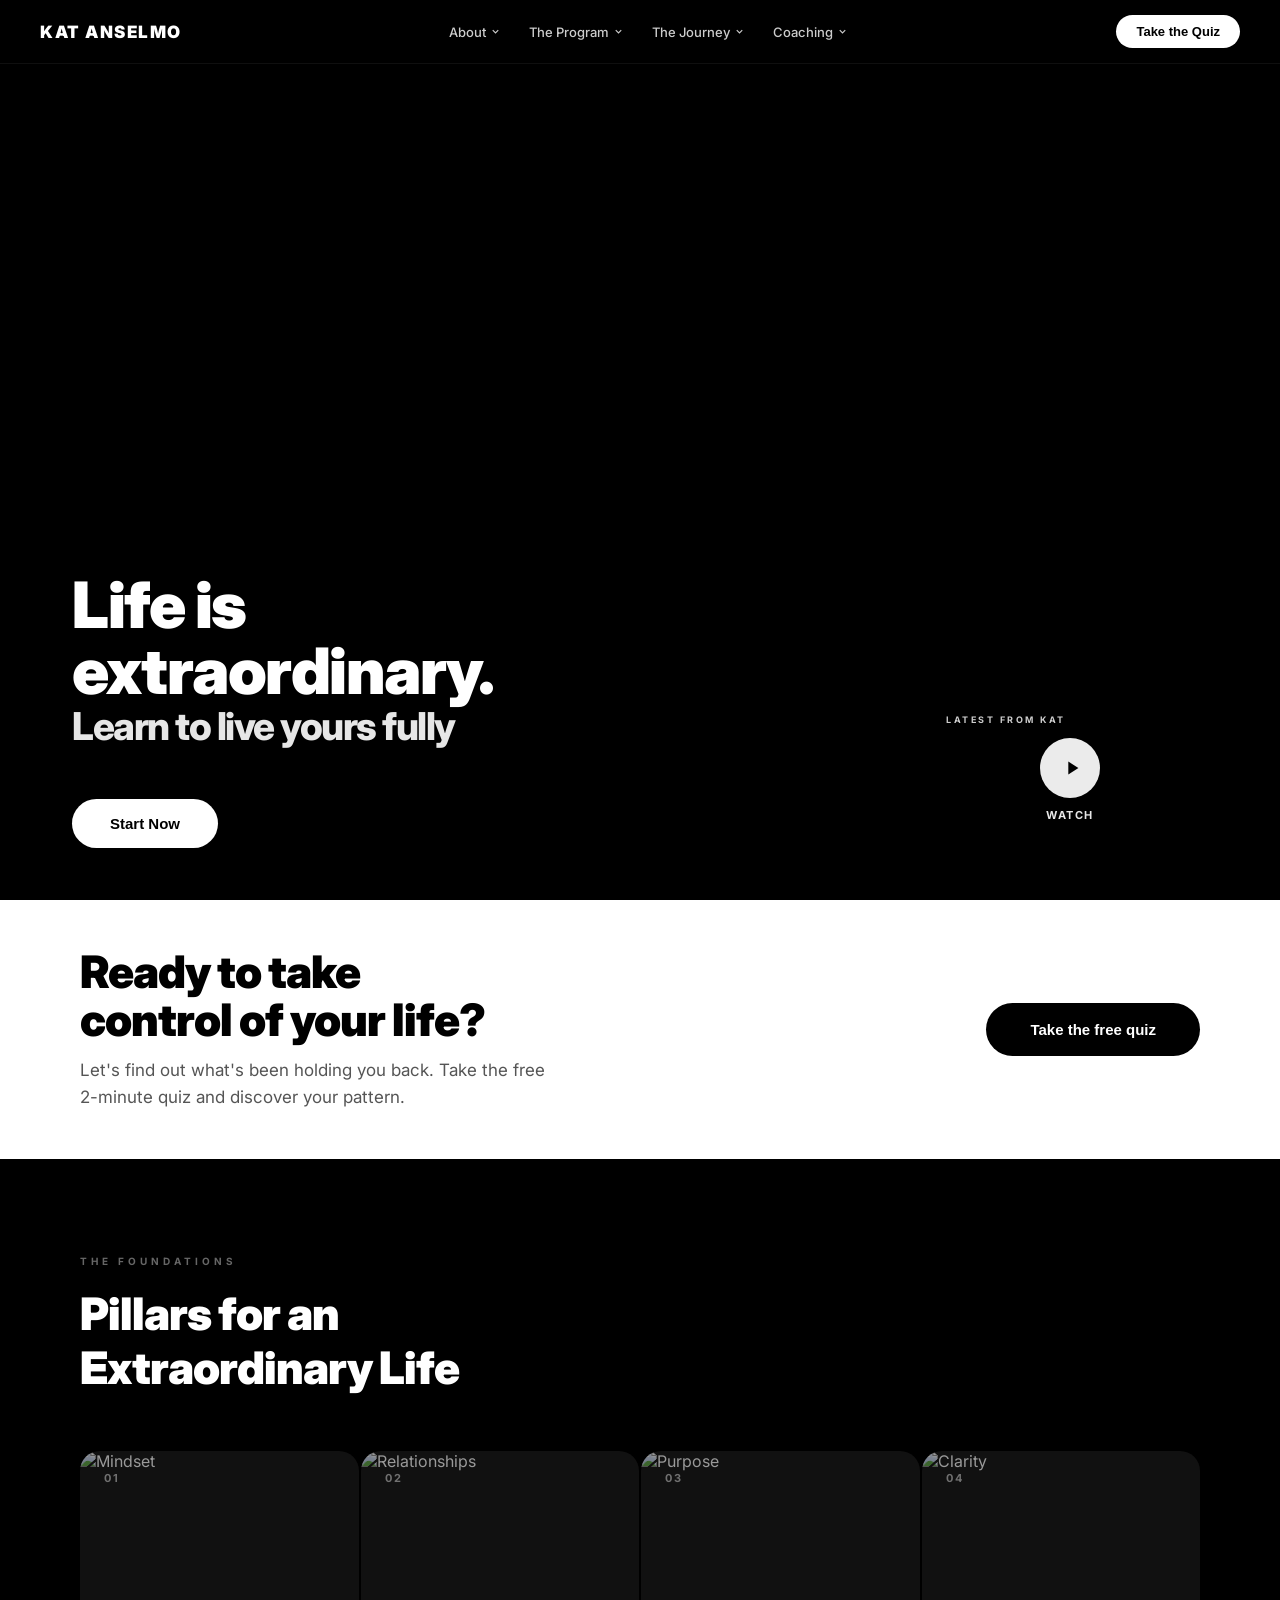
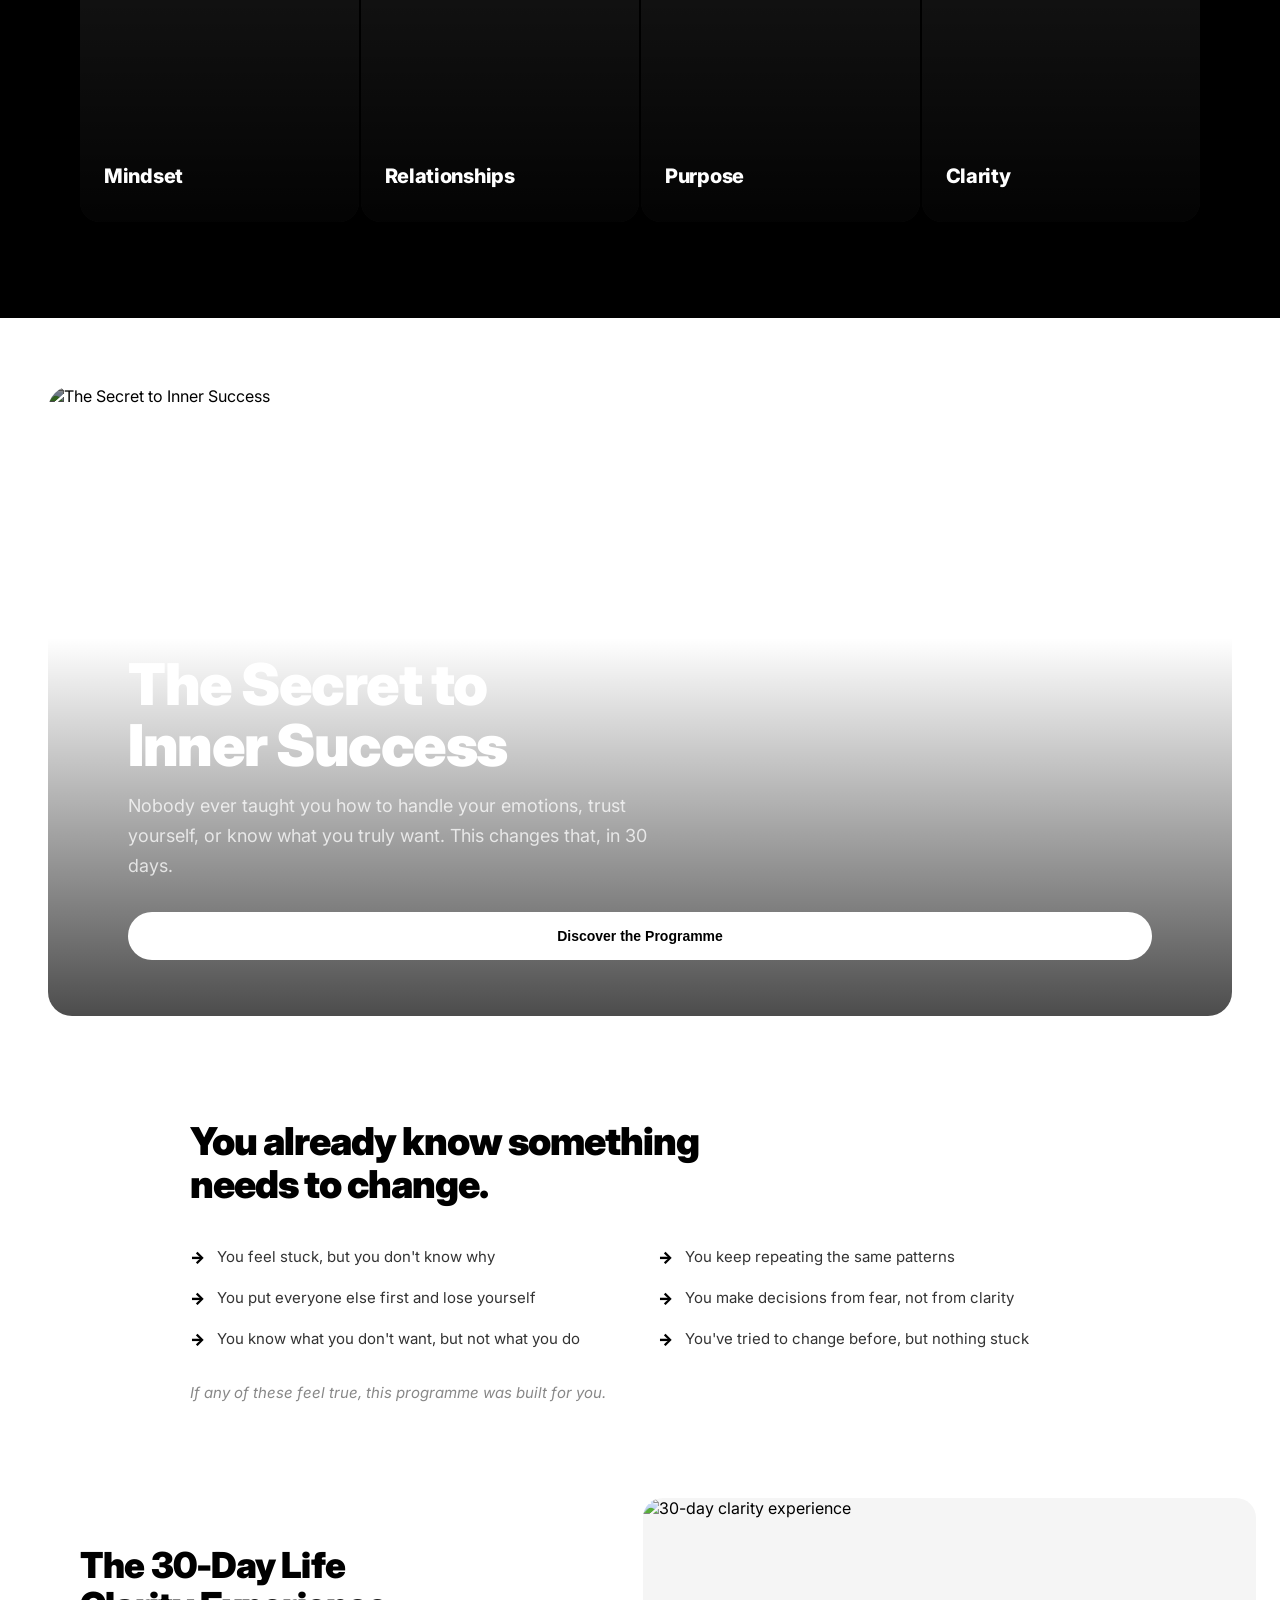
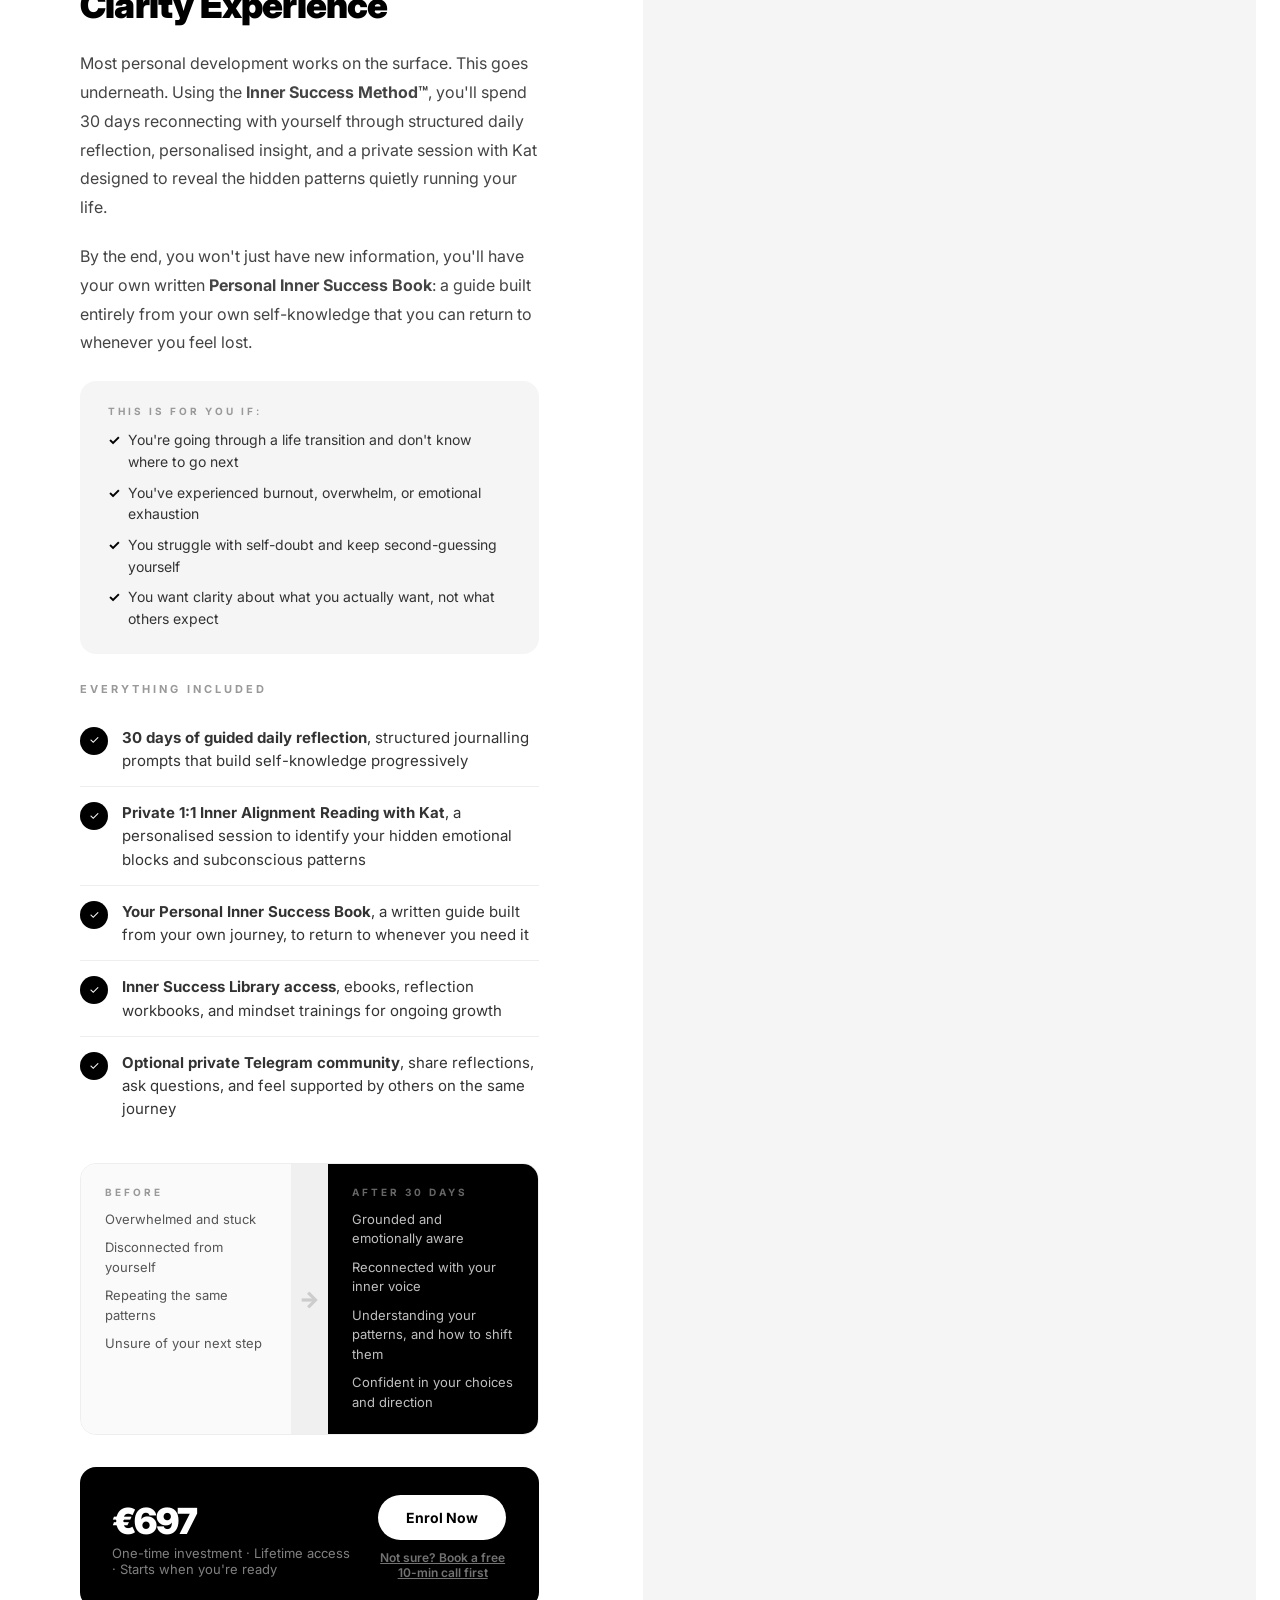
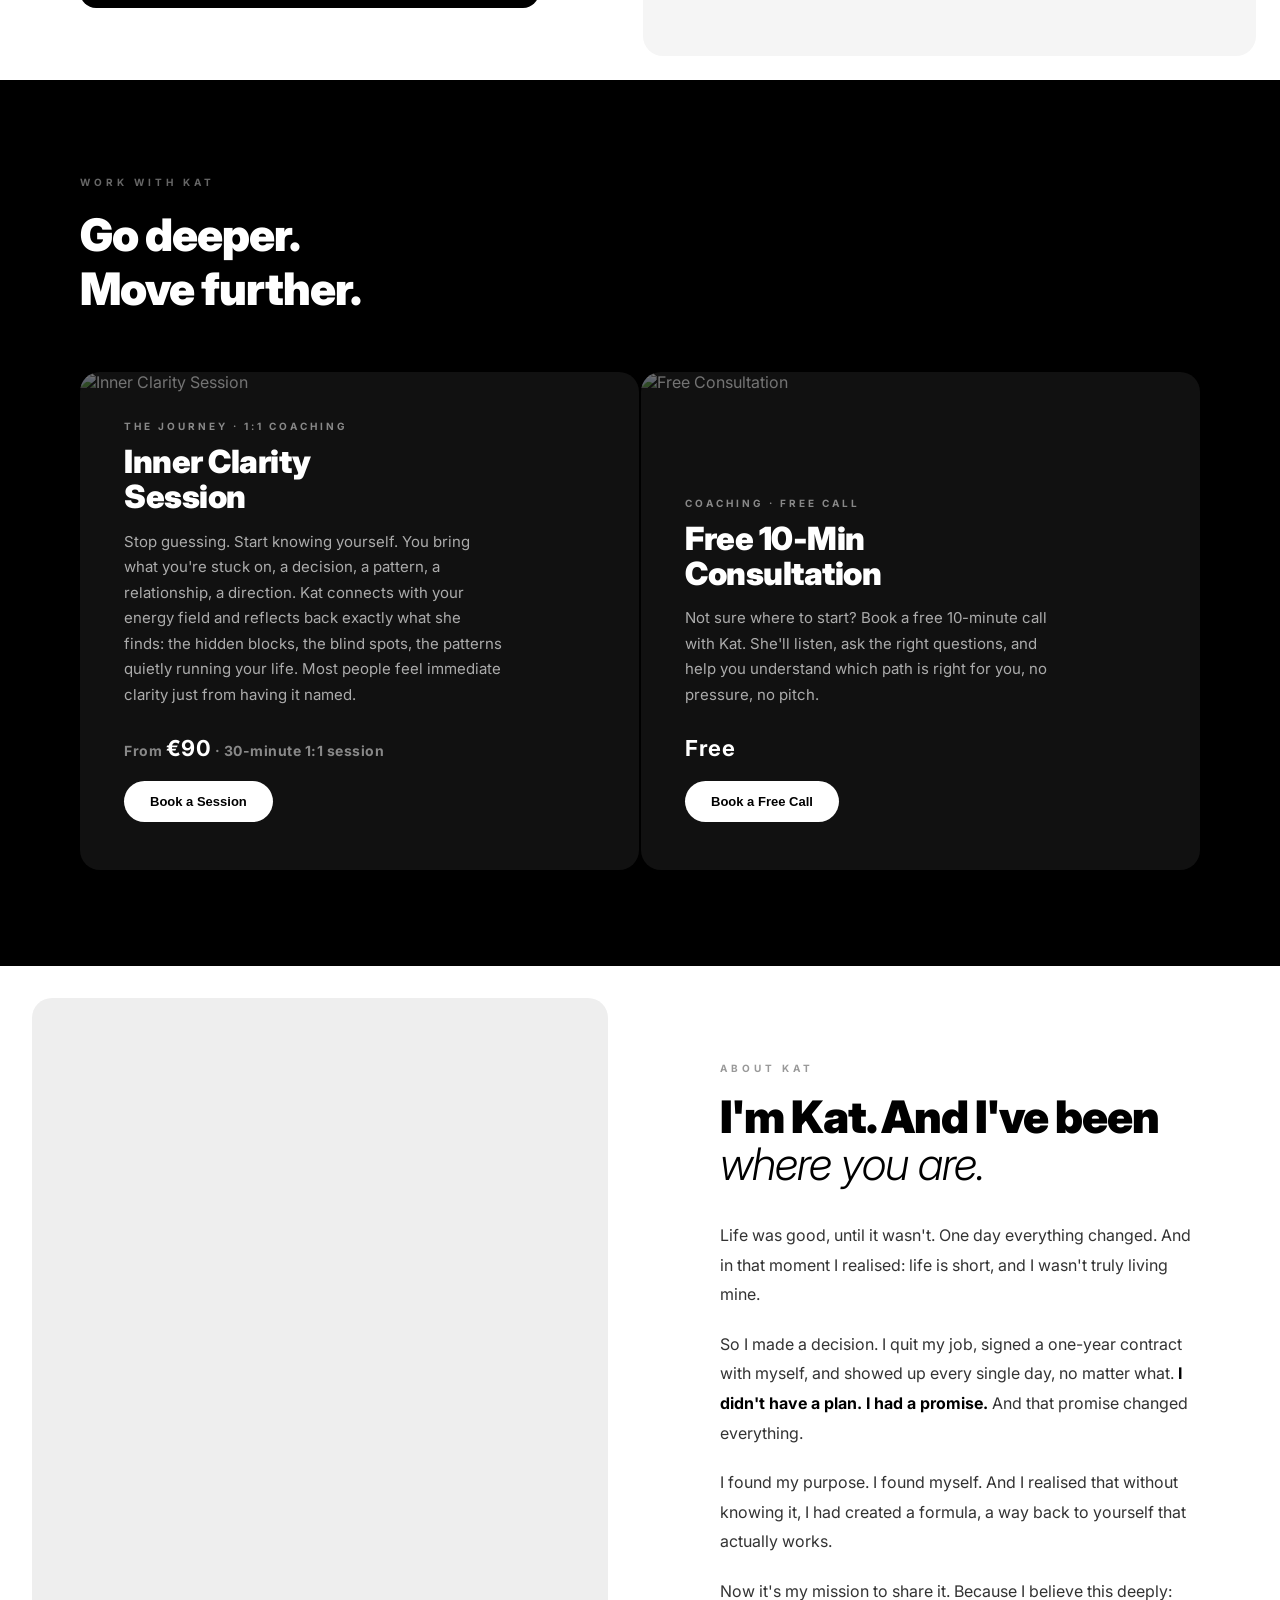
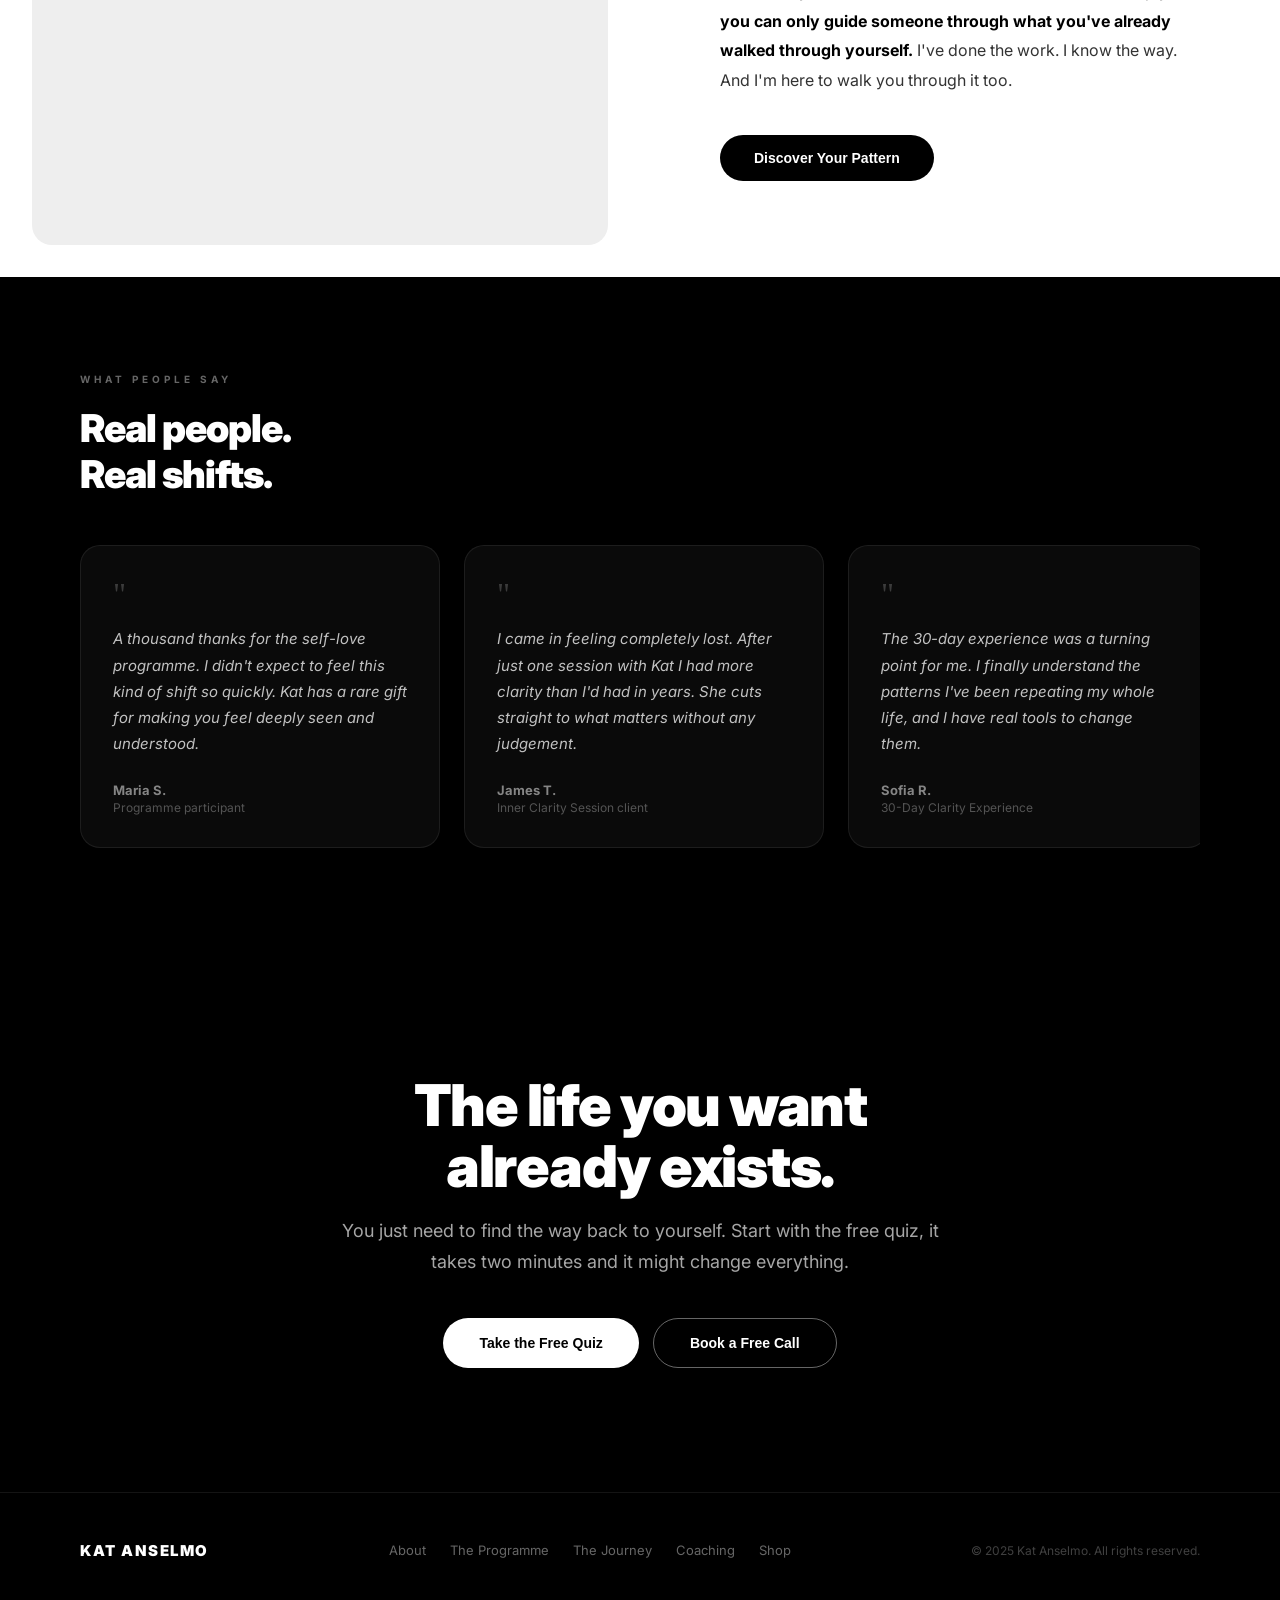
==== commit 2d0be2aa: "Update index.html" ====
--- a/index.html
+++ b/index.html
@@ -1746,7 +1746,7 @@
 
 /* ── Video lightbox ── */
 let _vidLoaded = false;
-const VID_SRC = 'https://www.youtube.com/watch?v=AZVn7DQdIsM?autoplay=1&rel=0&modestbranding=1&playsinline=1';
+const VID_SRC = 'https://www.youtube.com/embed/AZVn7DQdIsM?autoplay=1&rel=0&modestbranding=1&playsinline=1';
 
 function openVideoModal() {
   const overlay = document.getElementById('vidOverlay');
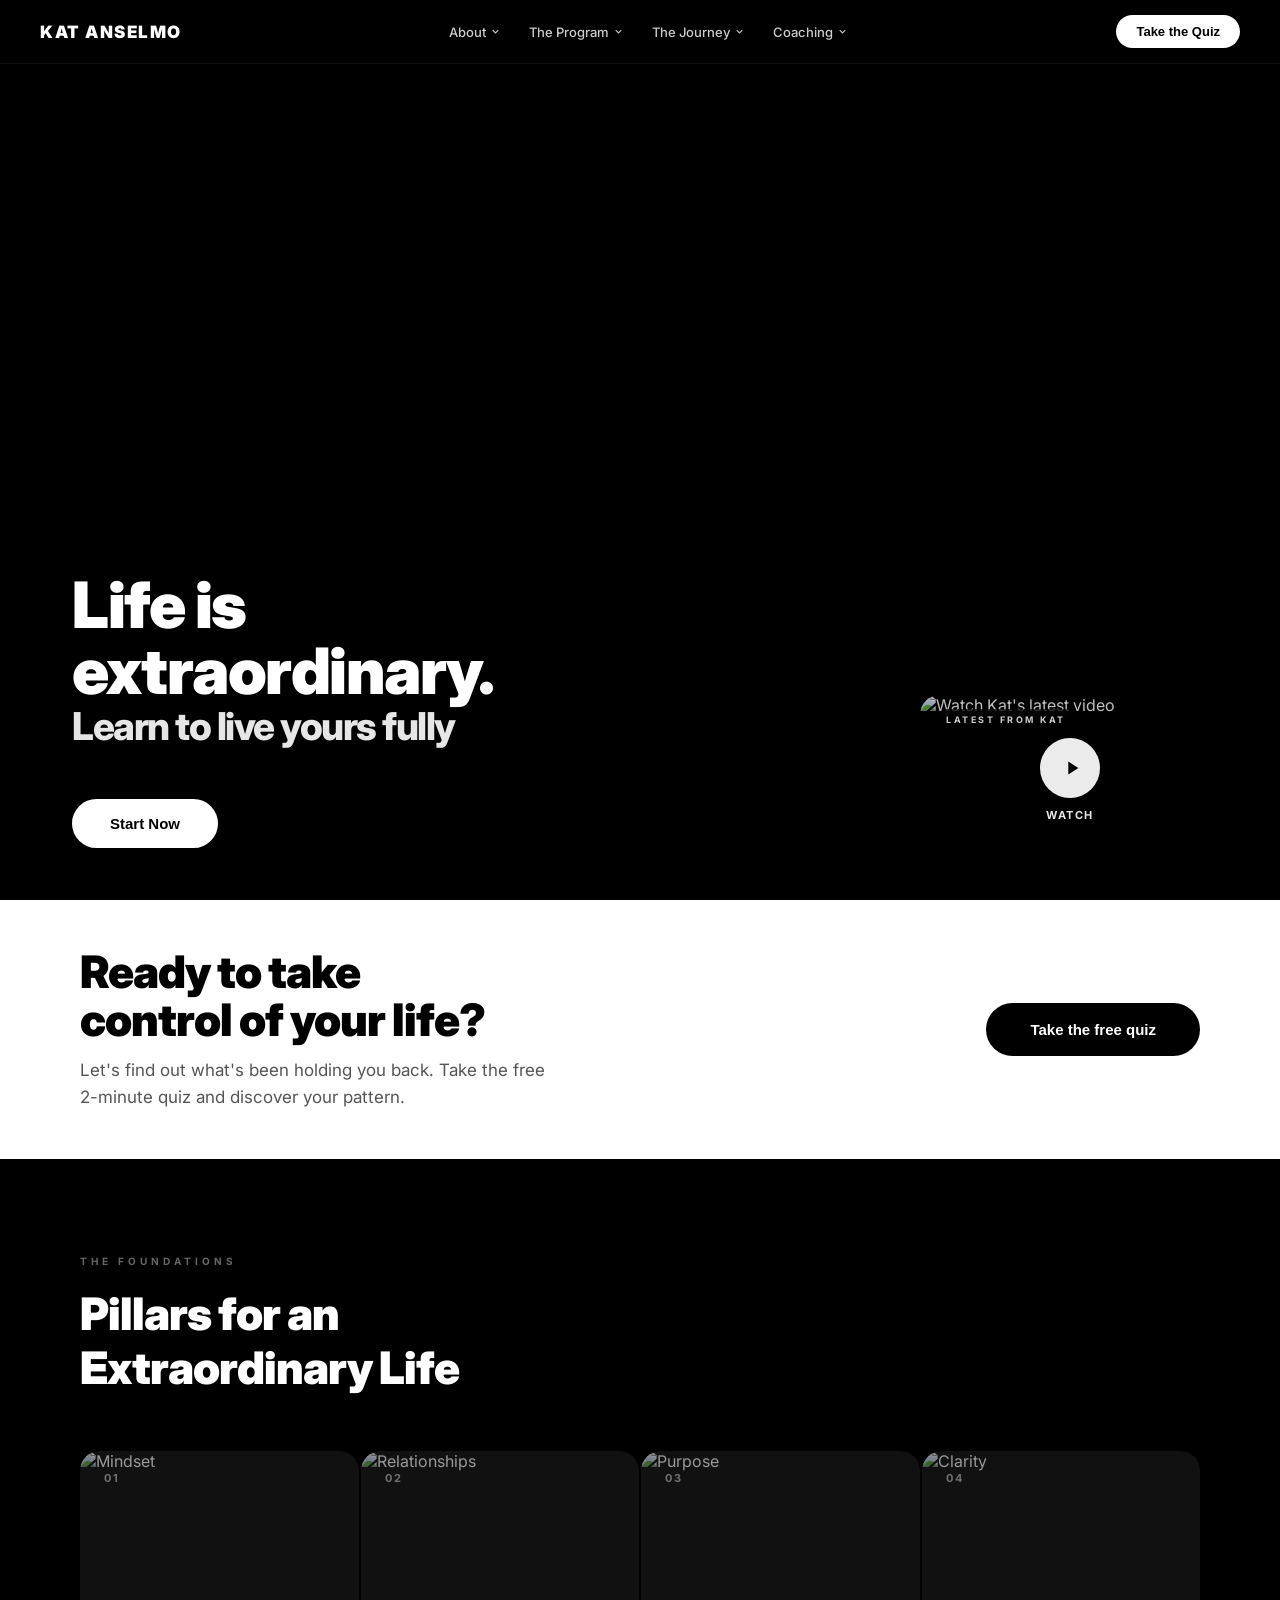
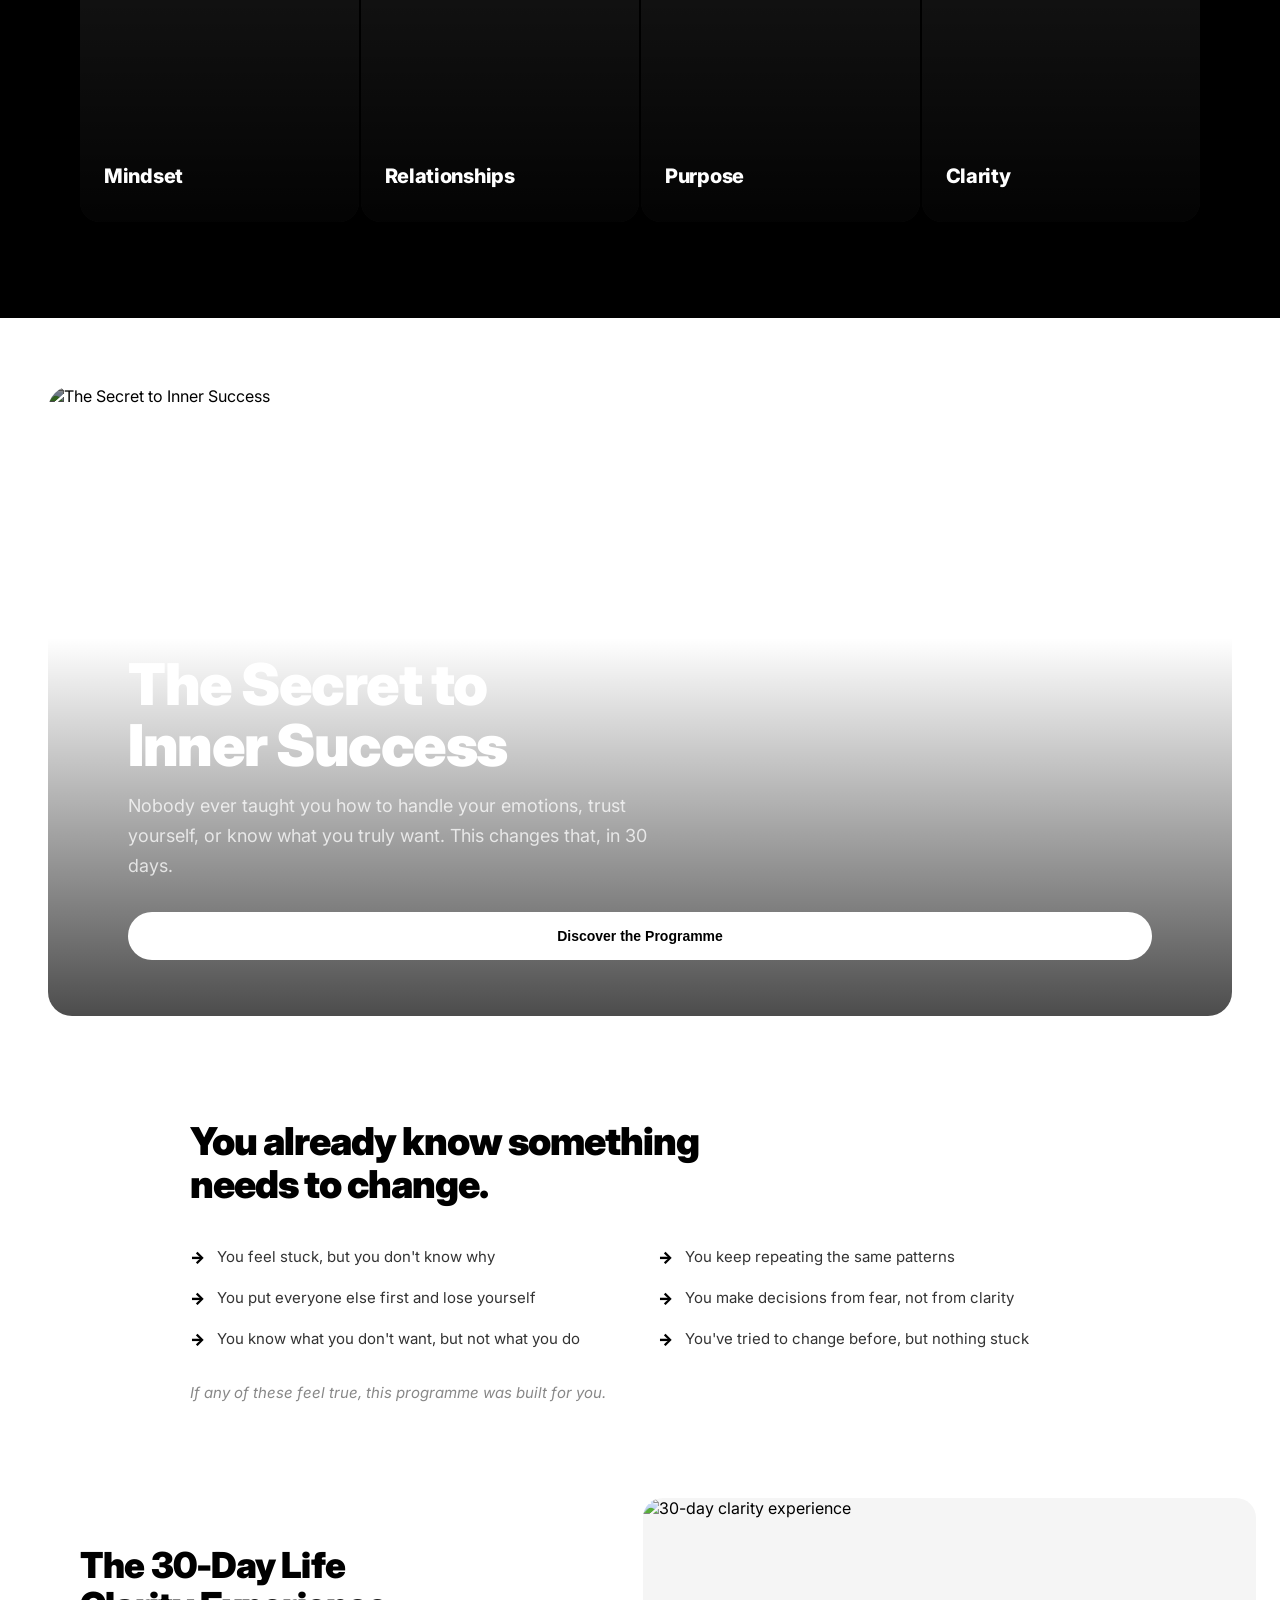
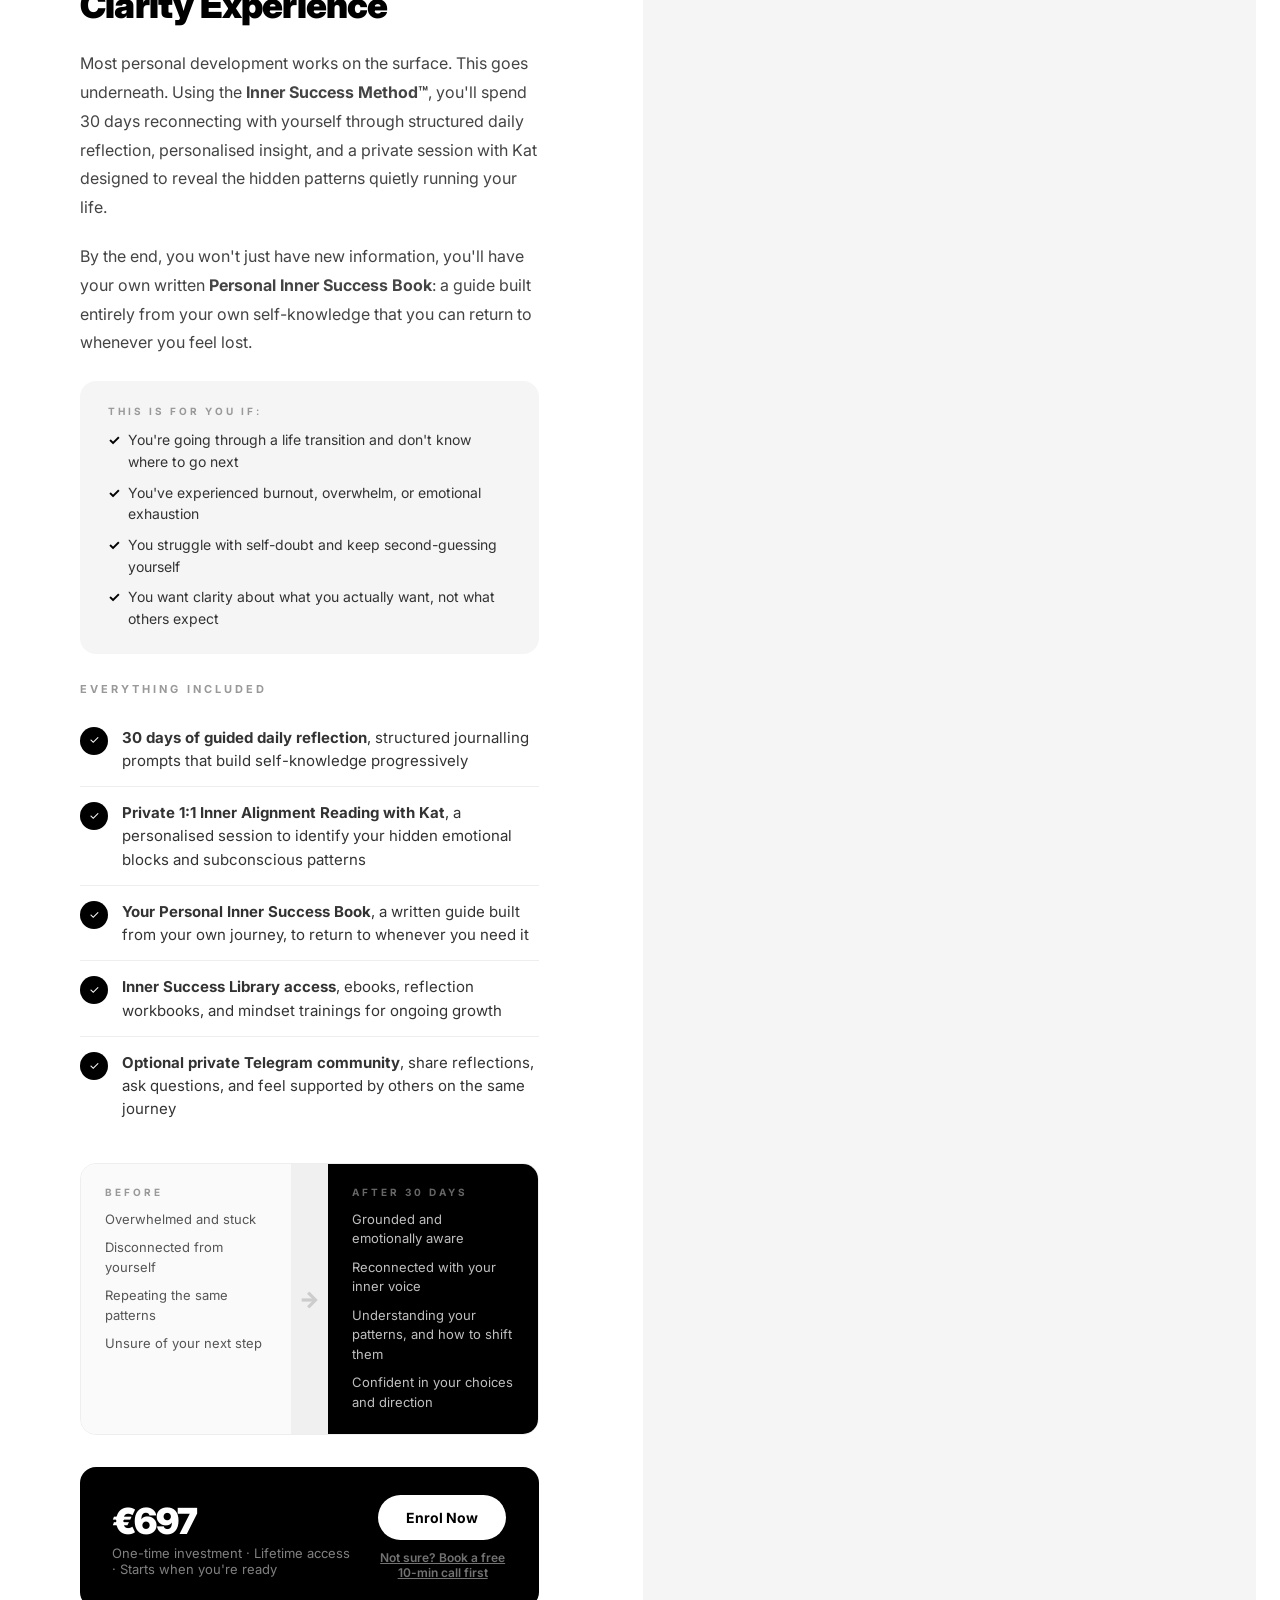
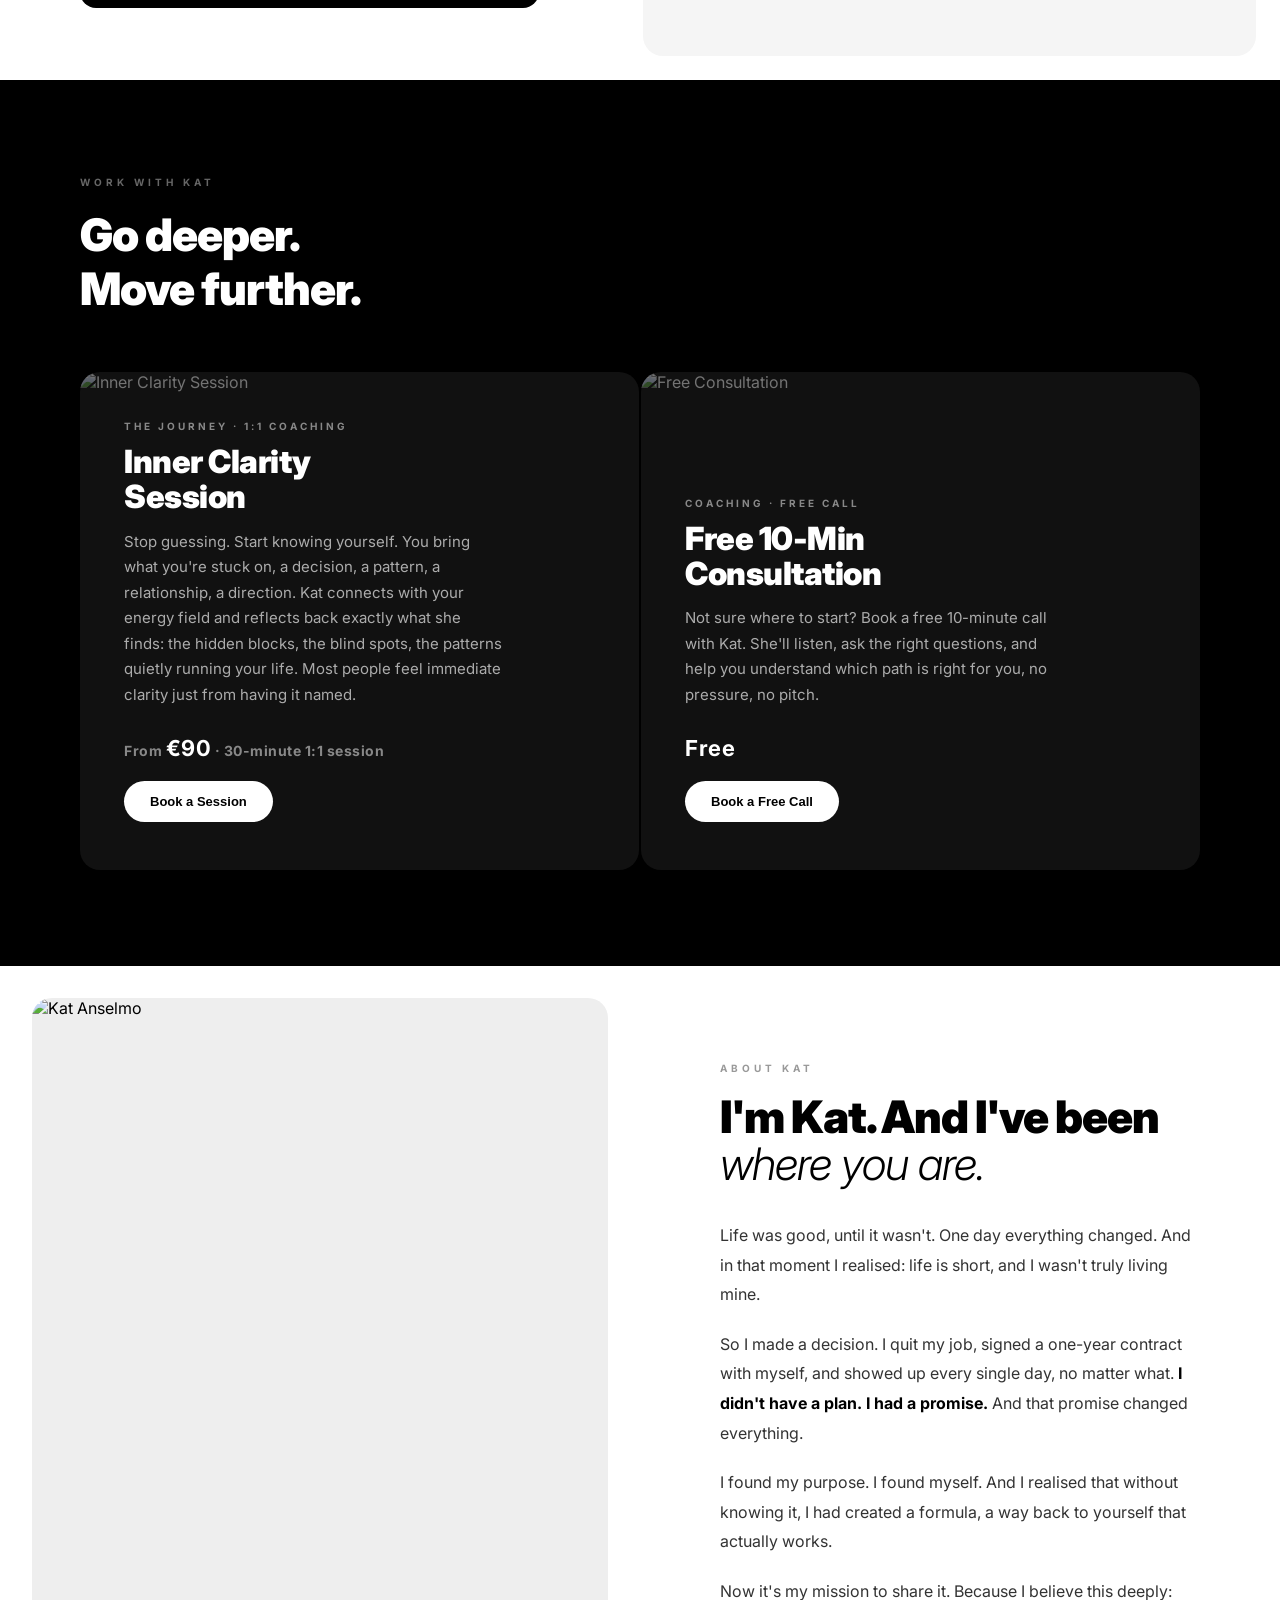
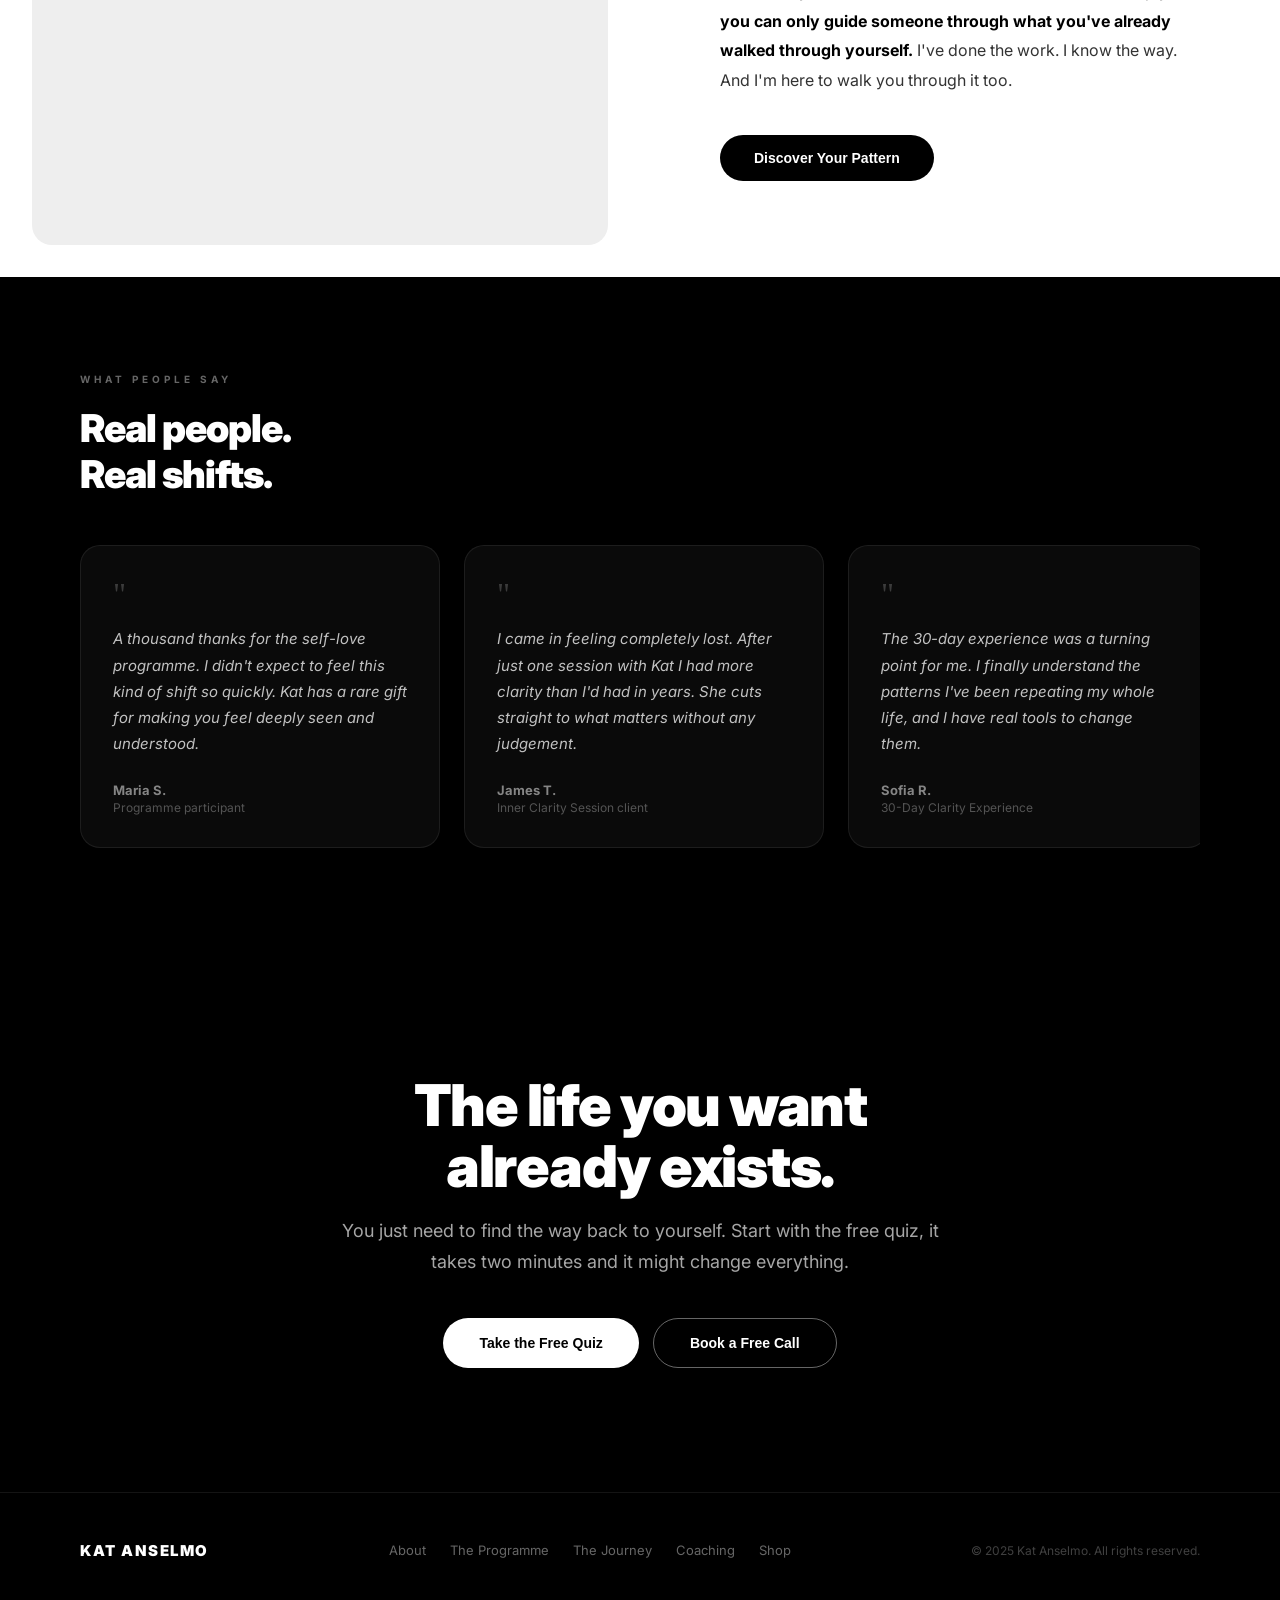
==== commit 39cea69d: "Update index.html" ====
--- a/index.html
+++ b/index.html
@@ -1040,7 +1040,7 @@
       <!-- Video card: visible on desktop only, hidden on mobile via CSS -->
       <div class="hero-video-card" onclick="openVideoModal()">
         <div class="hero-video-label">Latest from Kat</div>
-        <img class="hero-video-poster" src="https://drive.google.com/file/d/1FaZAuc5faYZ5pMK3OeLAK0h2KLYCyguw/view?usp=drive_link" alt="Watch Kat's latest video" loading="lazy" onerror="this.src='https://i.ytimg.com/vi/zFO2ka9Cxts/hqdefault.jpg'">
+        <img class="hero-video-poster" src="https://img.youtube.com/vi/AZVn7DQdIsM/maxresdefault.jpg" alt="Watch Kat's latest video" loading="lazy" onerror="this.src='https://i.ytimg.com/vi/zFO2ka9Cxts/hqdefault.jpg'">
         <div class="hero-video-play">
           <div class="hero-video-play-btn">
             <svg viewBox="0 0 24 24" fill="#000"><path d="M8 5v14l11-7z"/></svg>
@@ -1058,7 +1058,7 @@
       <button class="mobile-video-cta" type="button" onclick="startQuiz(event)">Take the quiz</button>
     </div>
     <div class="mobile-video-poster-wrap" onclick="openVideoModal()">
-      <img src="https://drive.google.com/file/d/1FaZAuc5faYZ5pMK3OeLAK0h2KLYCyguw/view?usp=drive_link" alt="Watch Kat's latest video" loading="lazy" onerror="this.src='https://i.ytimg.com/vi/zFO2ka9Cxts/hqdefault.jpg'">
+      <img src="https://img.youtube.com/vi/AZVn7DQdIsM/maxresdefault.jpg" alt="Watch Kat's latest video" loading="lazy" onerror="this.src='https://i.ytimg.com/vi/zFO2ka9Cxts/hqdefault.jpg'">
       <div class="mobile-video-poster-overlay">
         <div class="mvp-btn"><svg viewBox="0 0 24 24" fill="#000" width="22" height="22"><path d="M8 5v14l11-7z"/></svg></div>
         <span class="mvp-label">Watch on YouTube</span>
